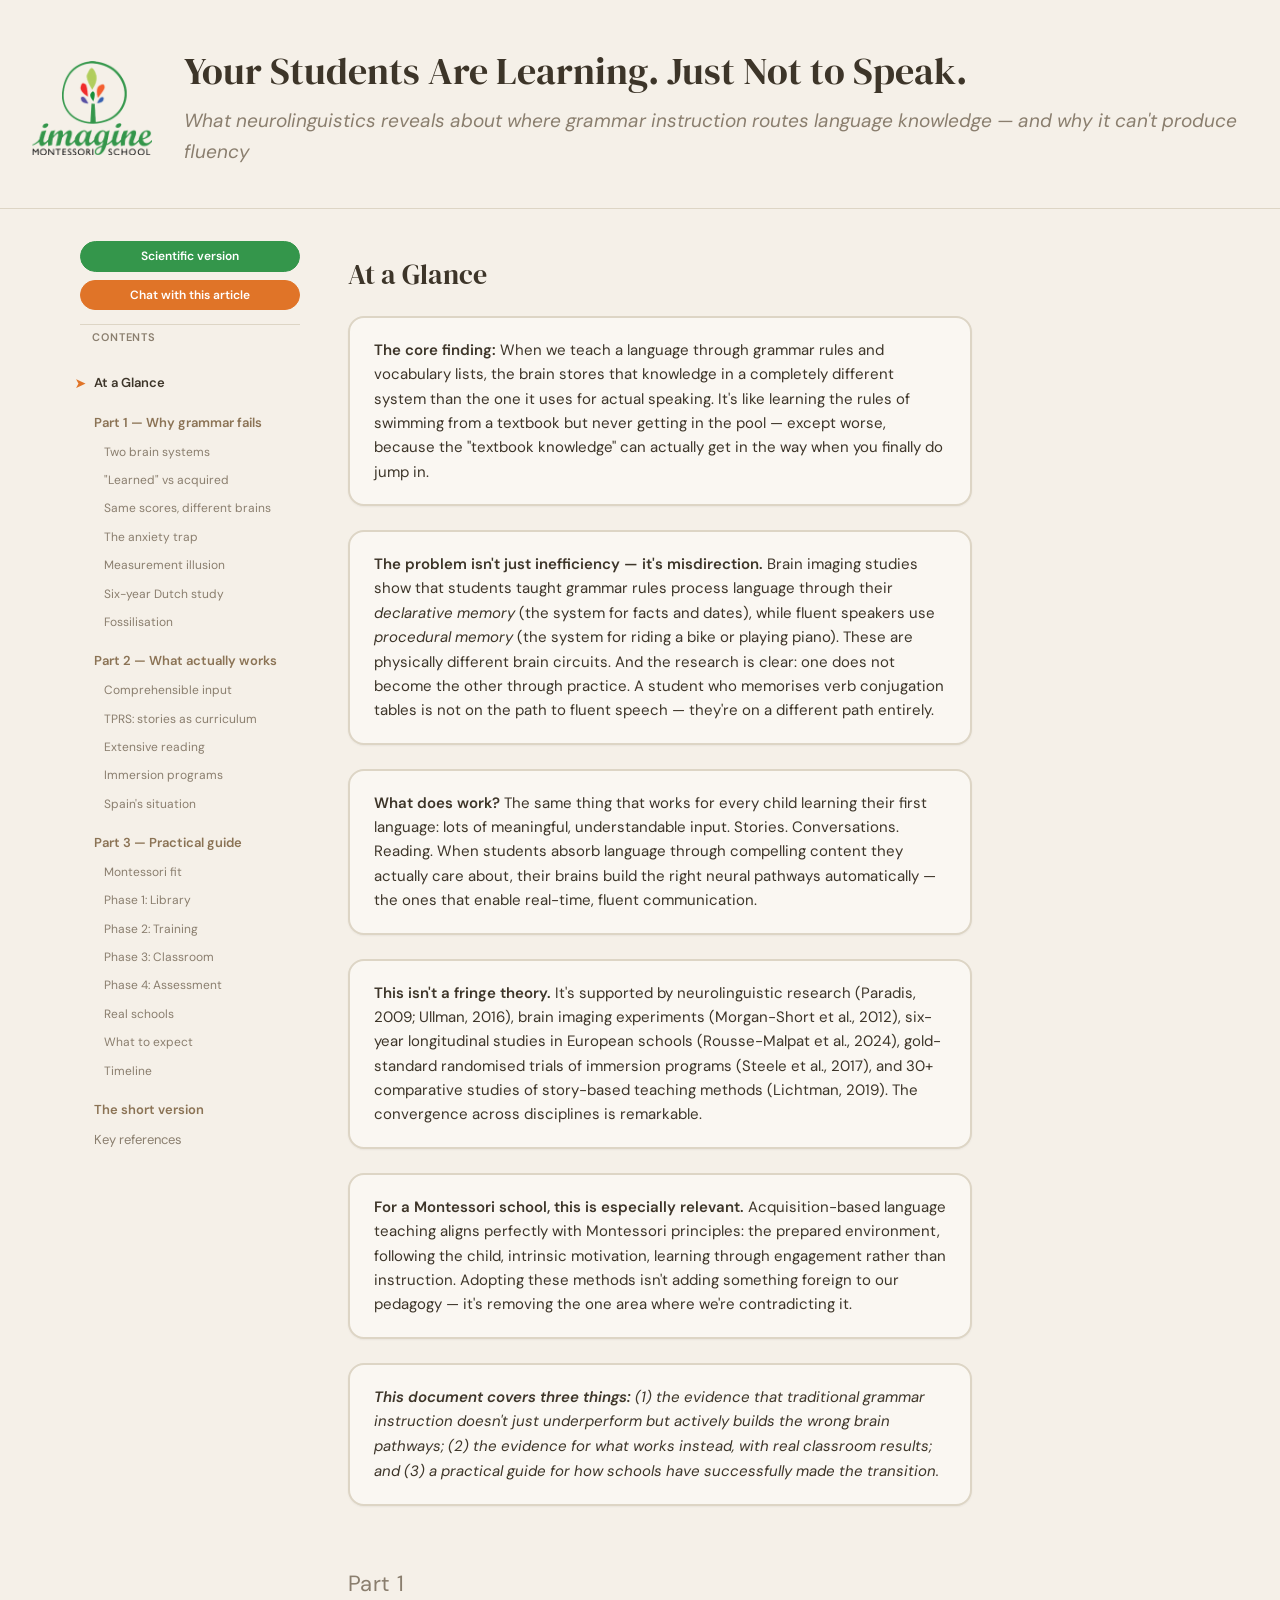
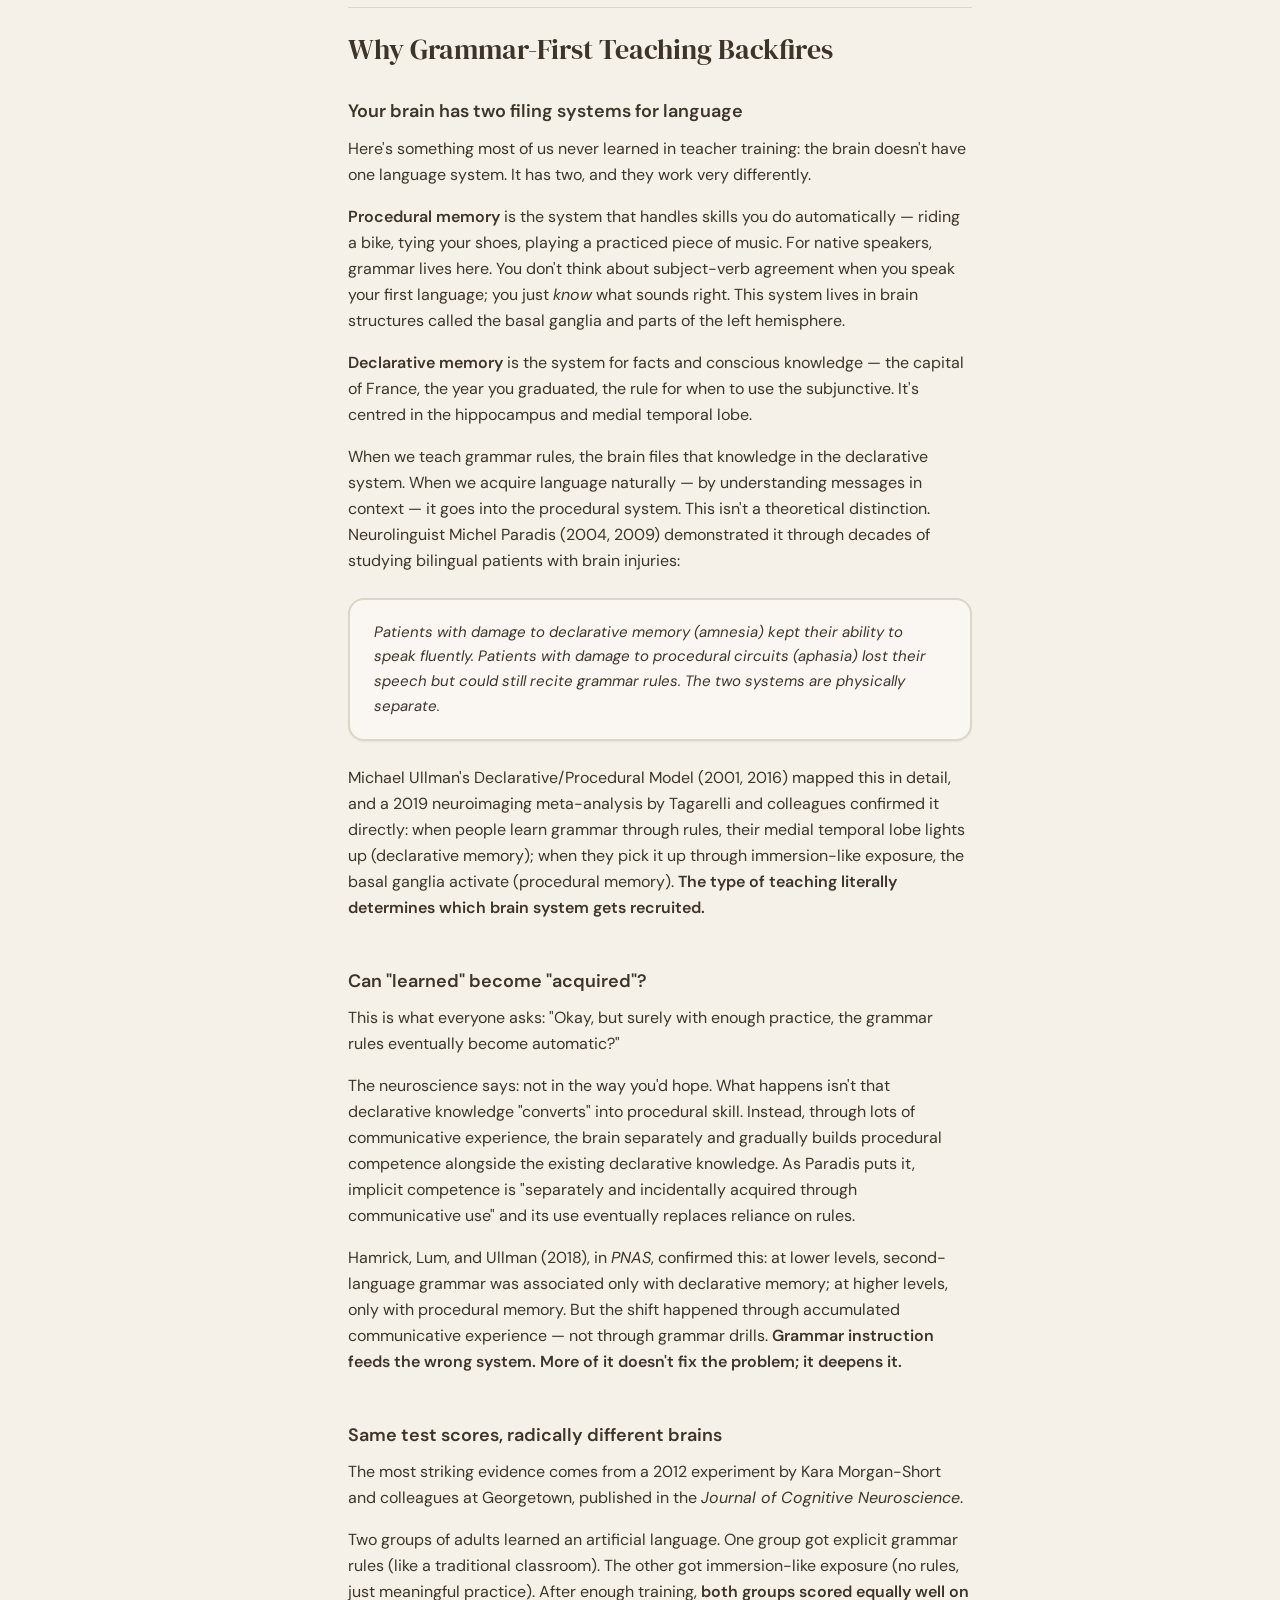
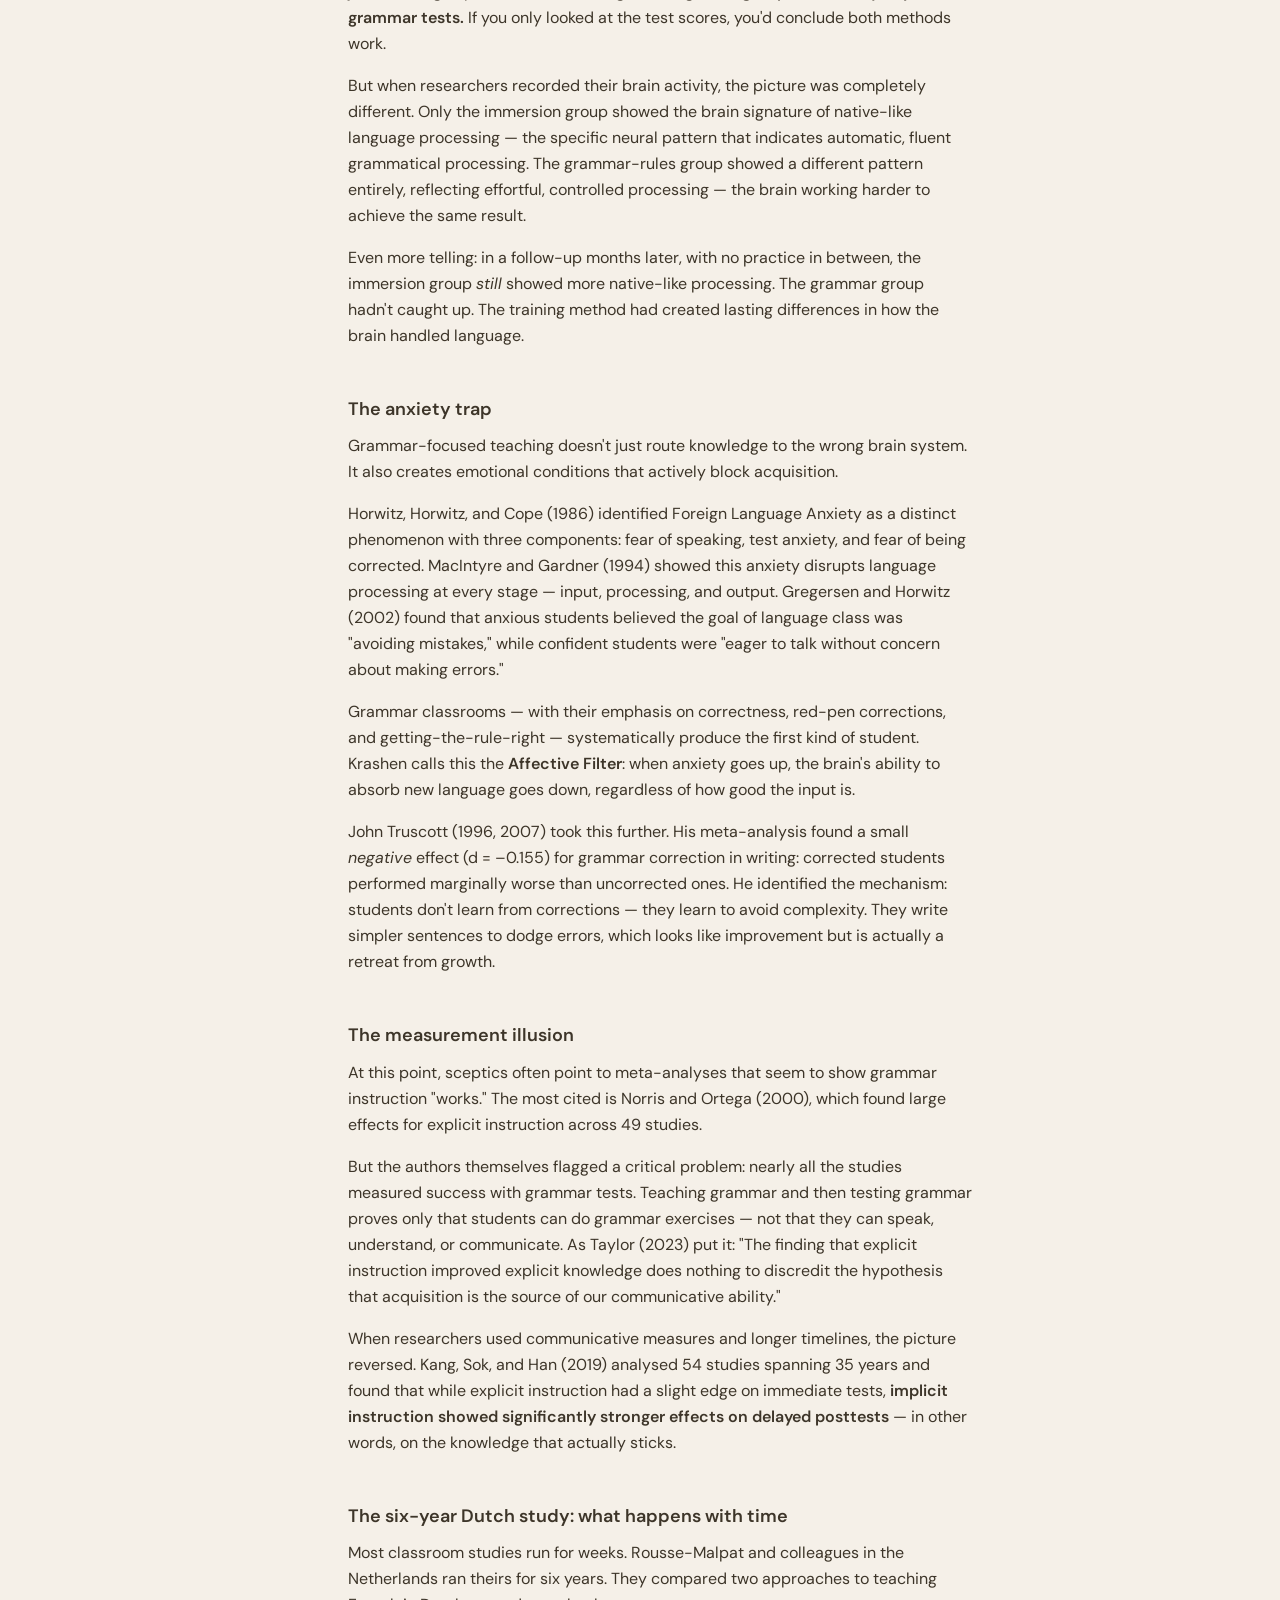
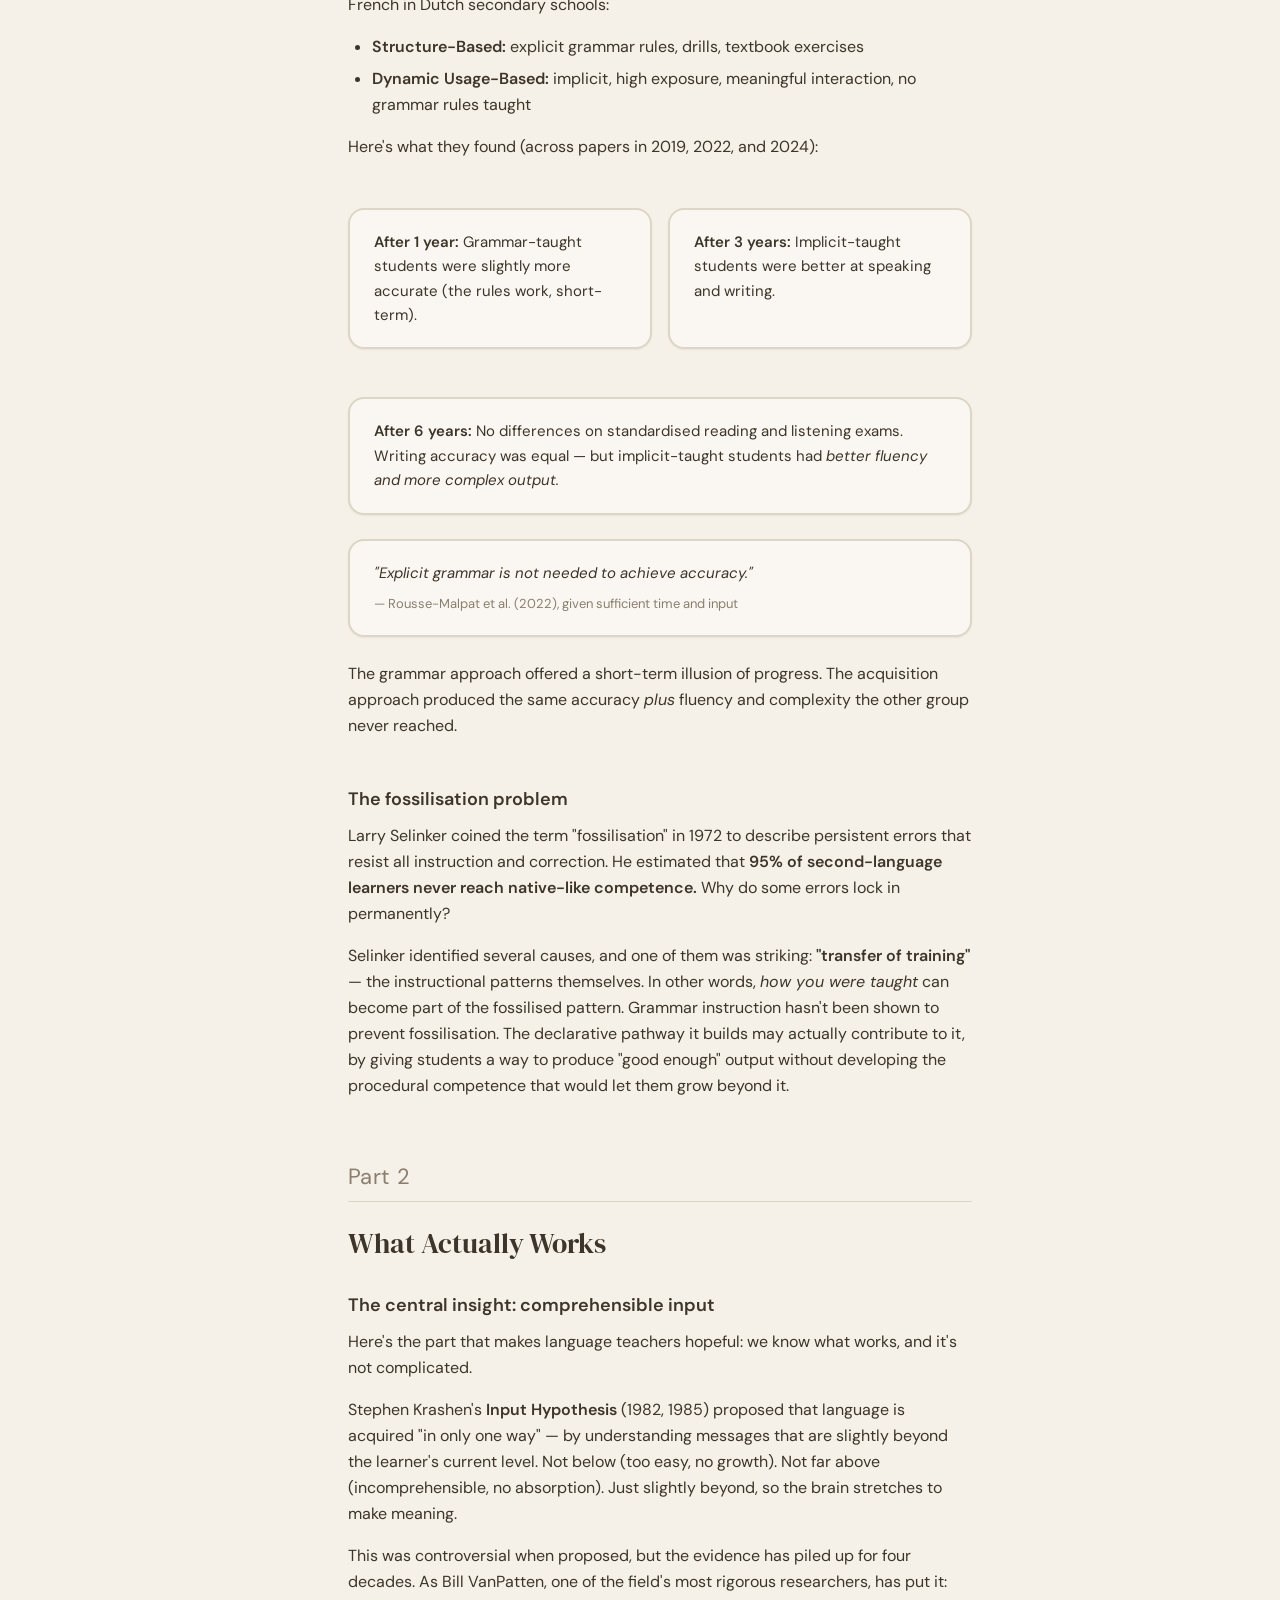
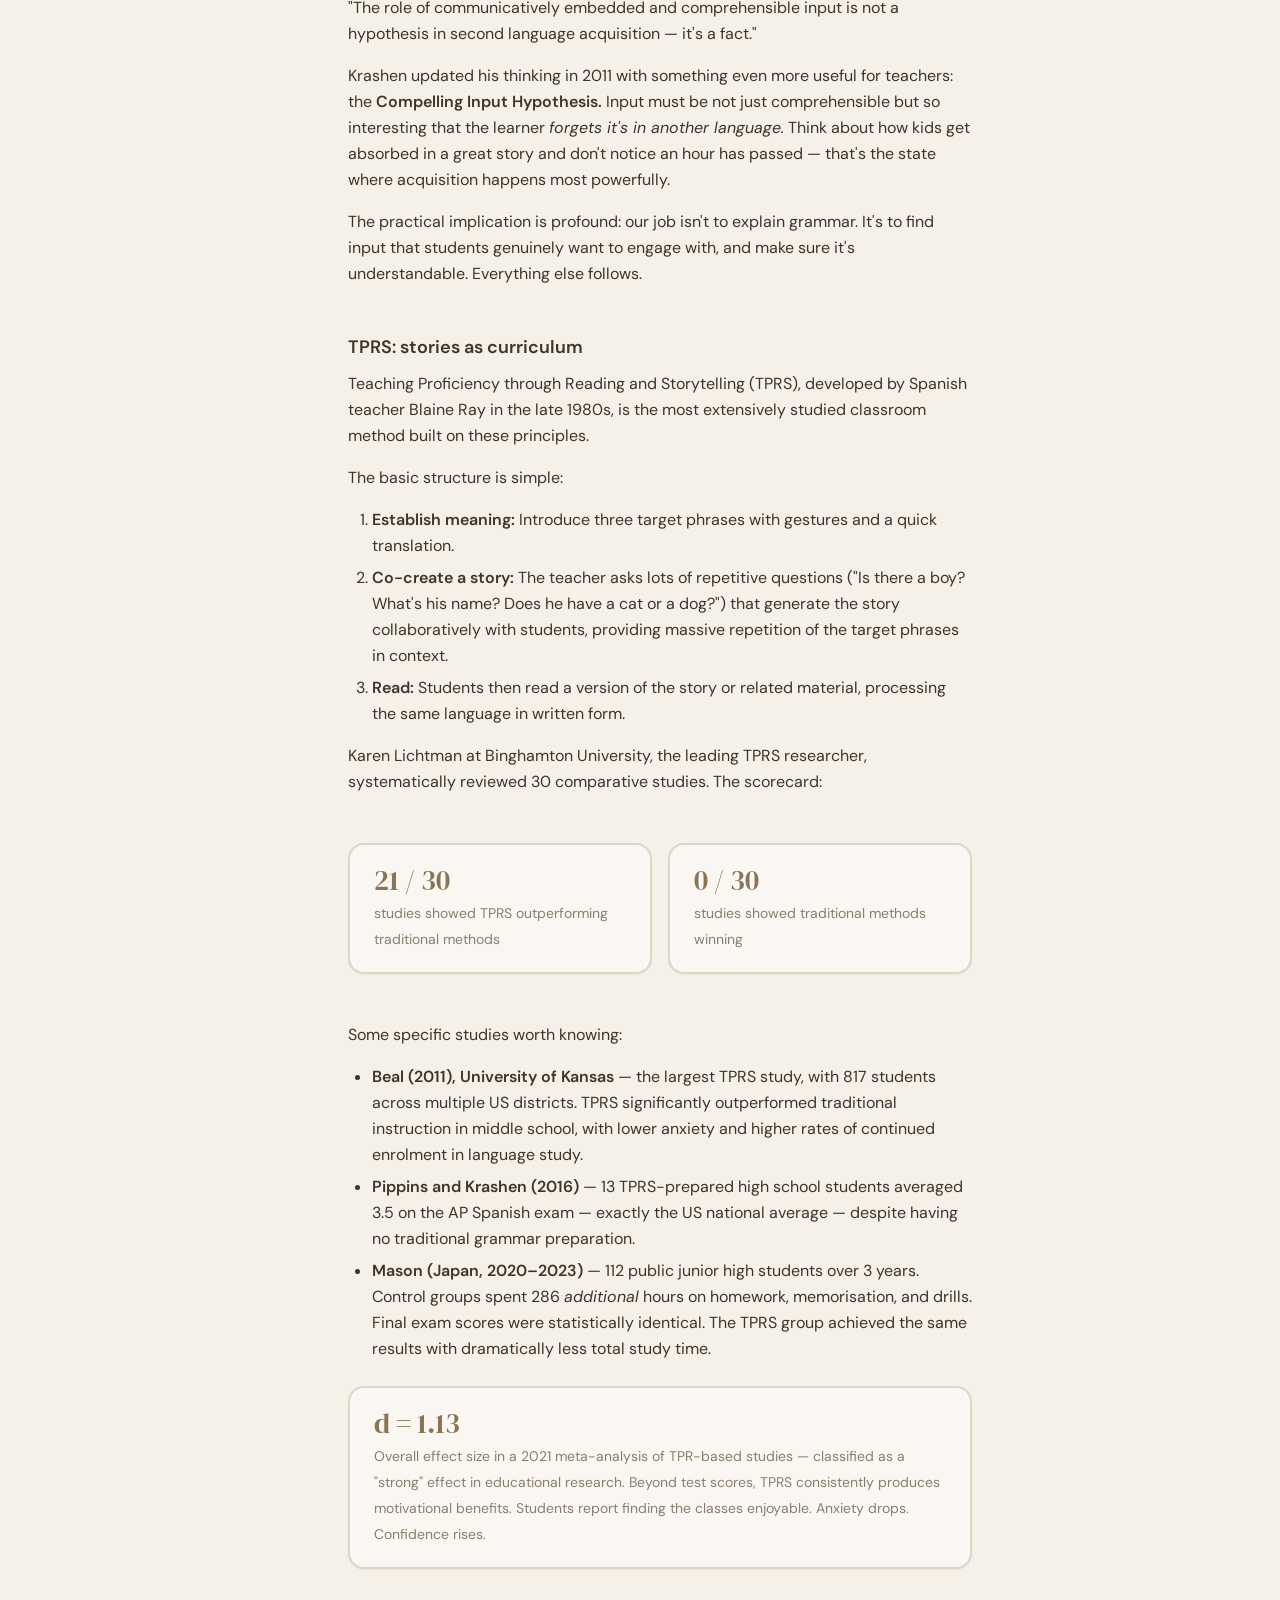
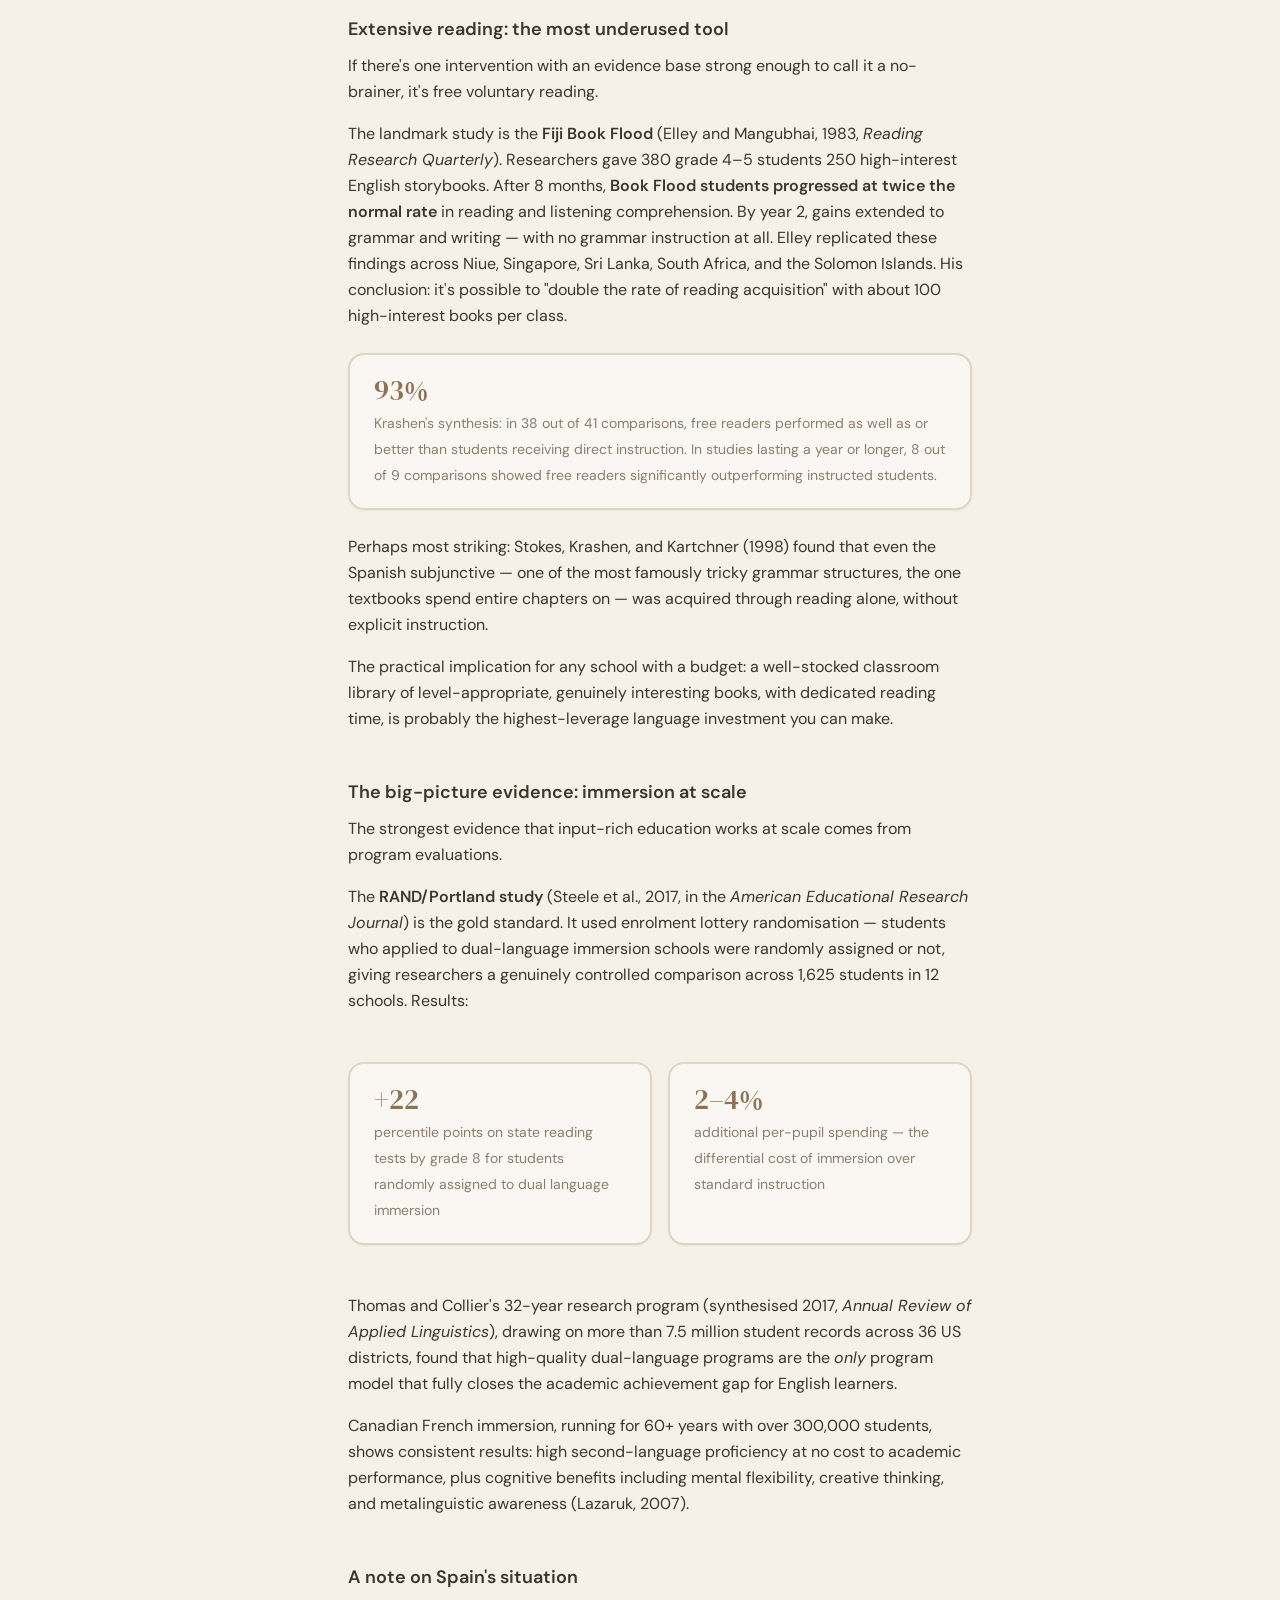
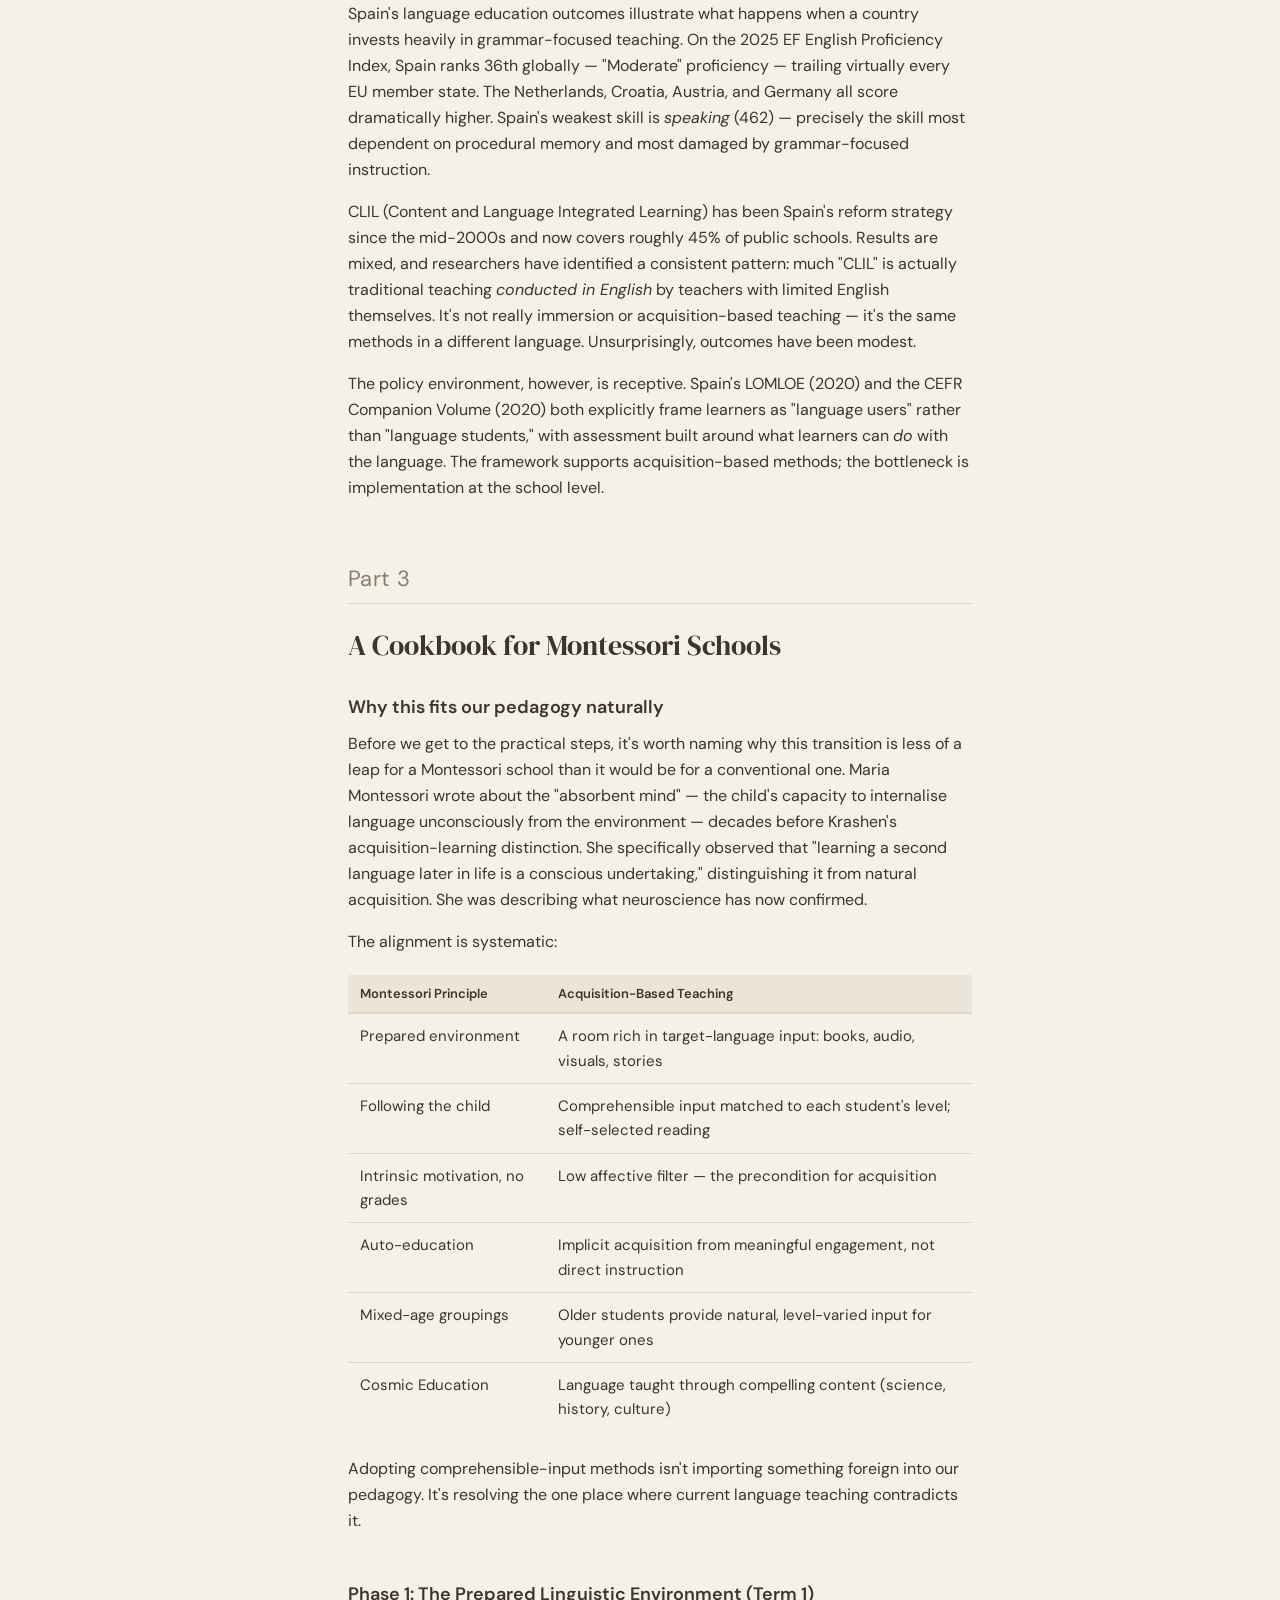
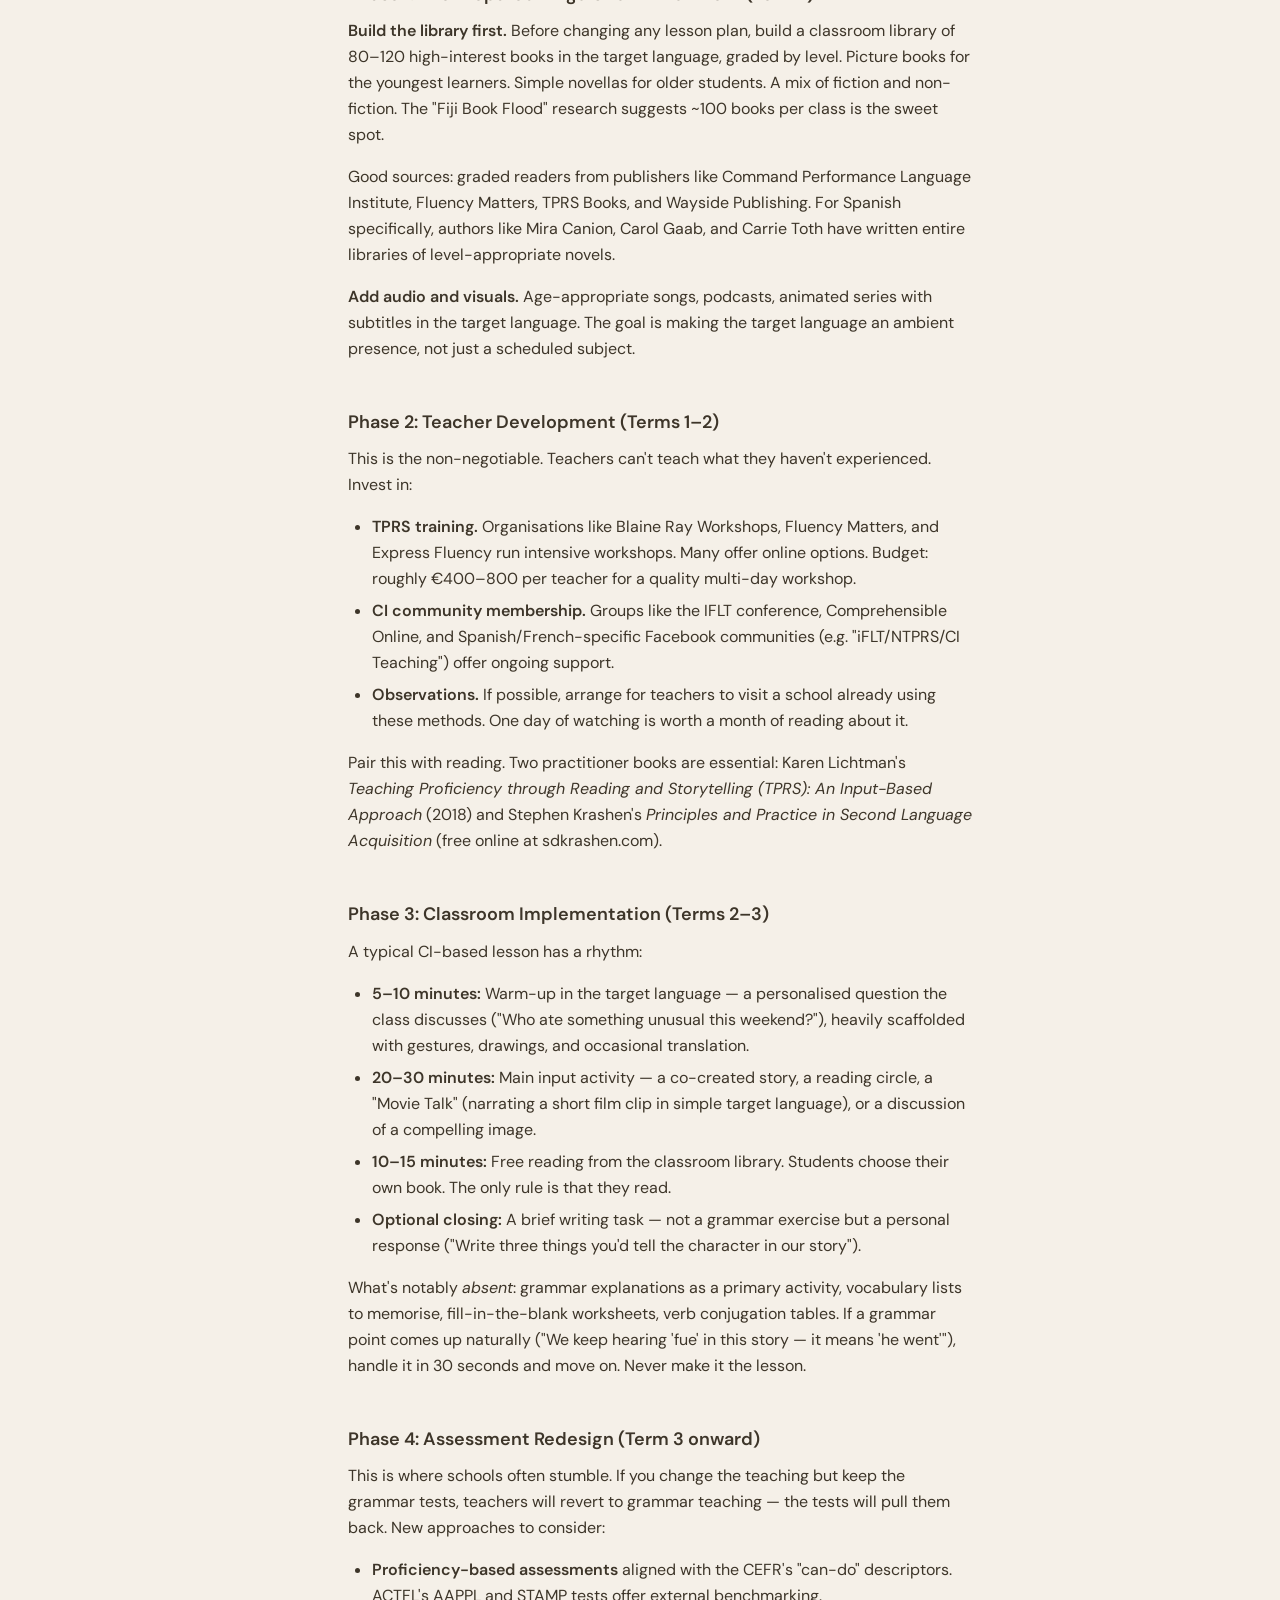
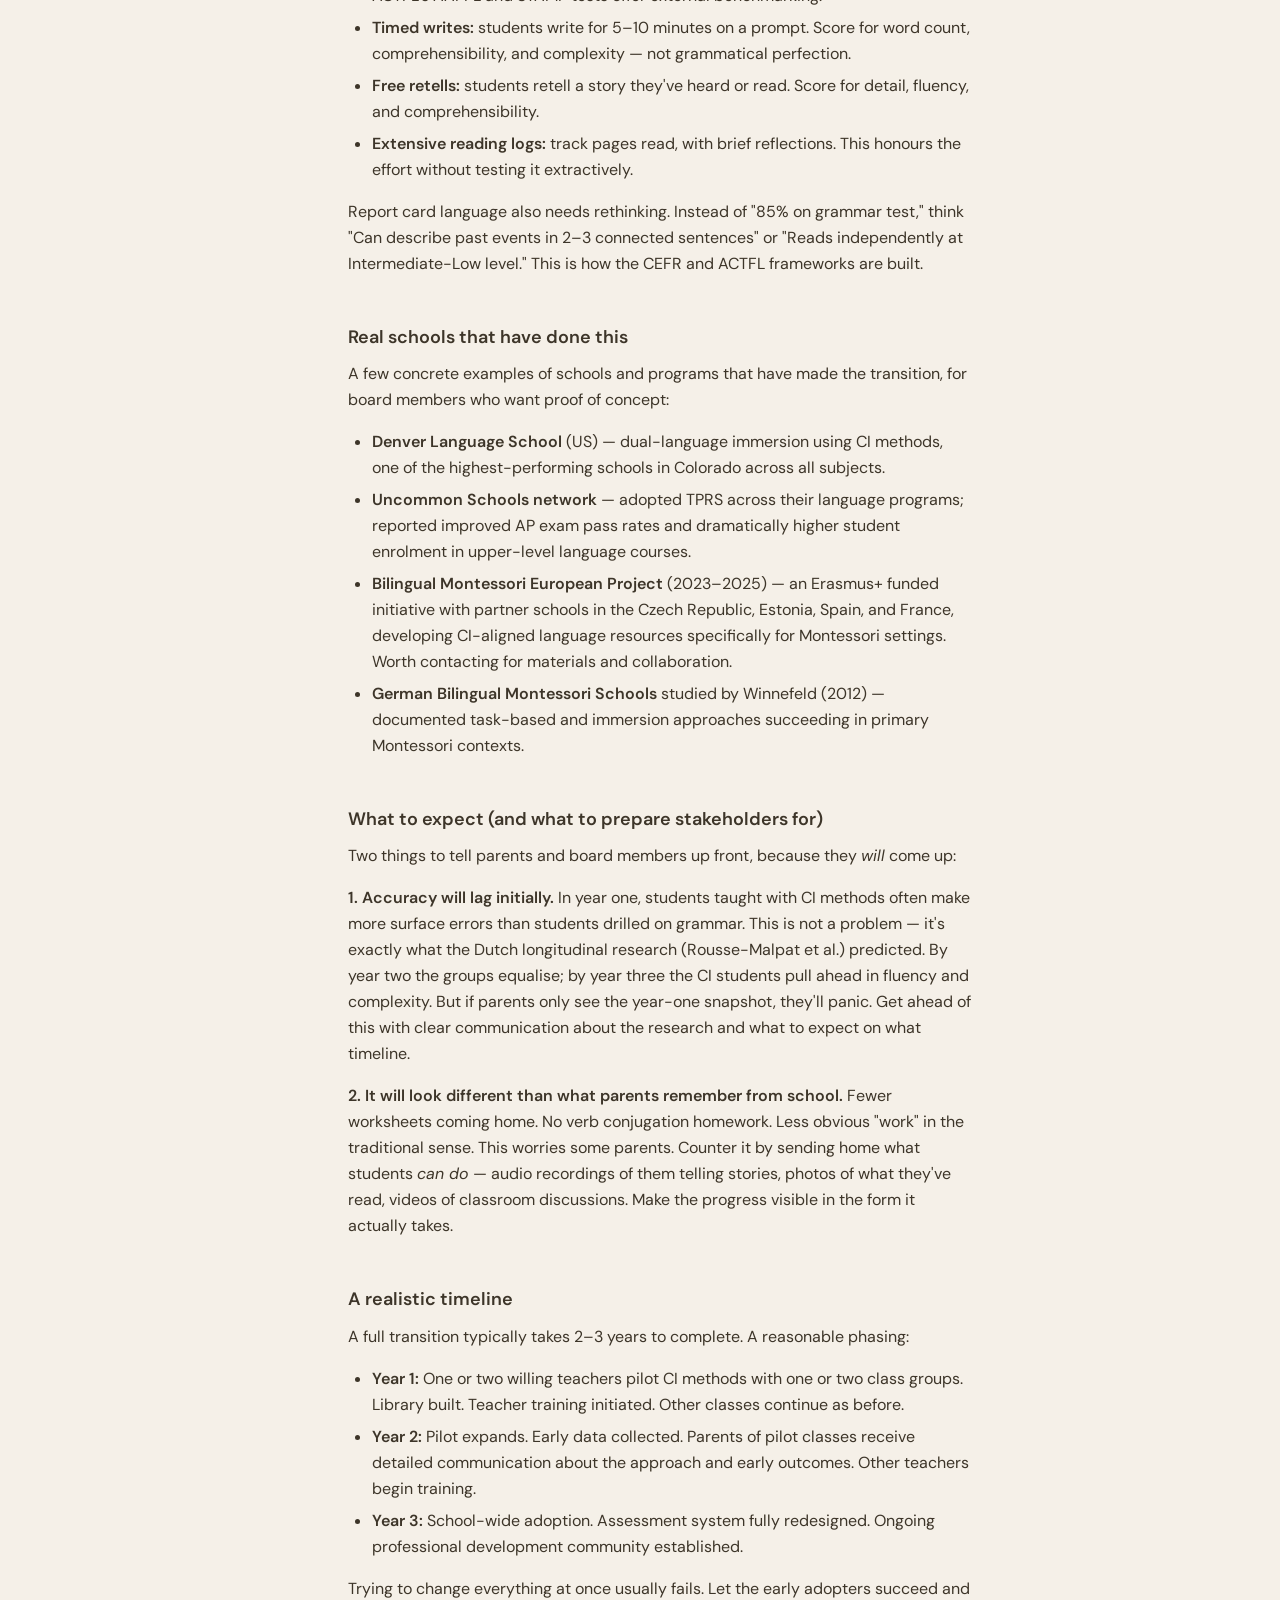
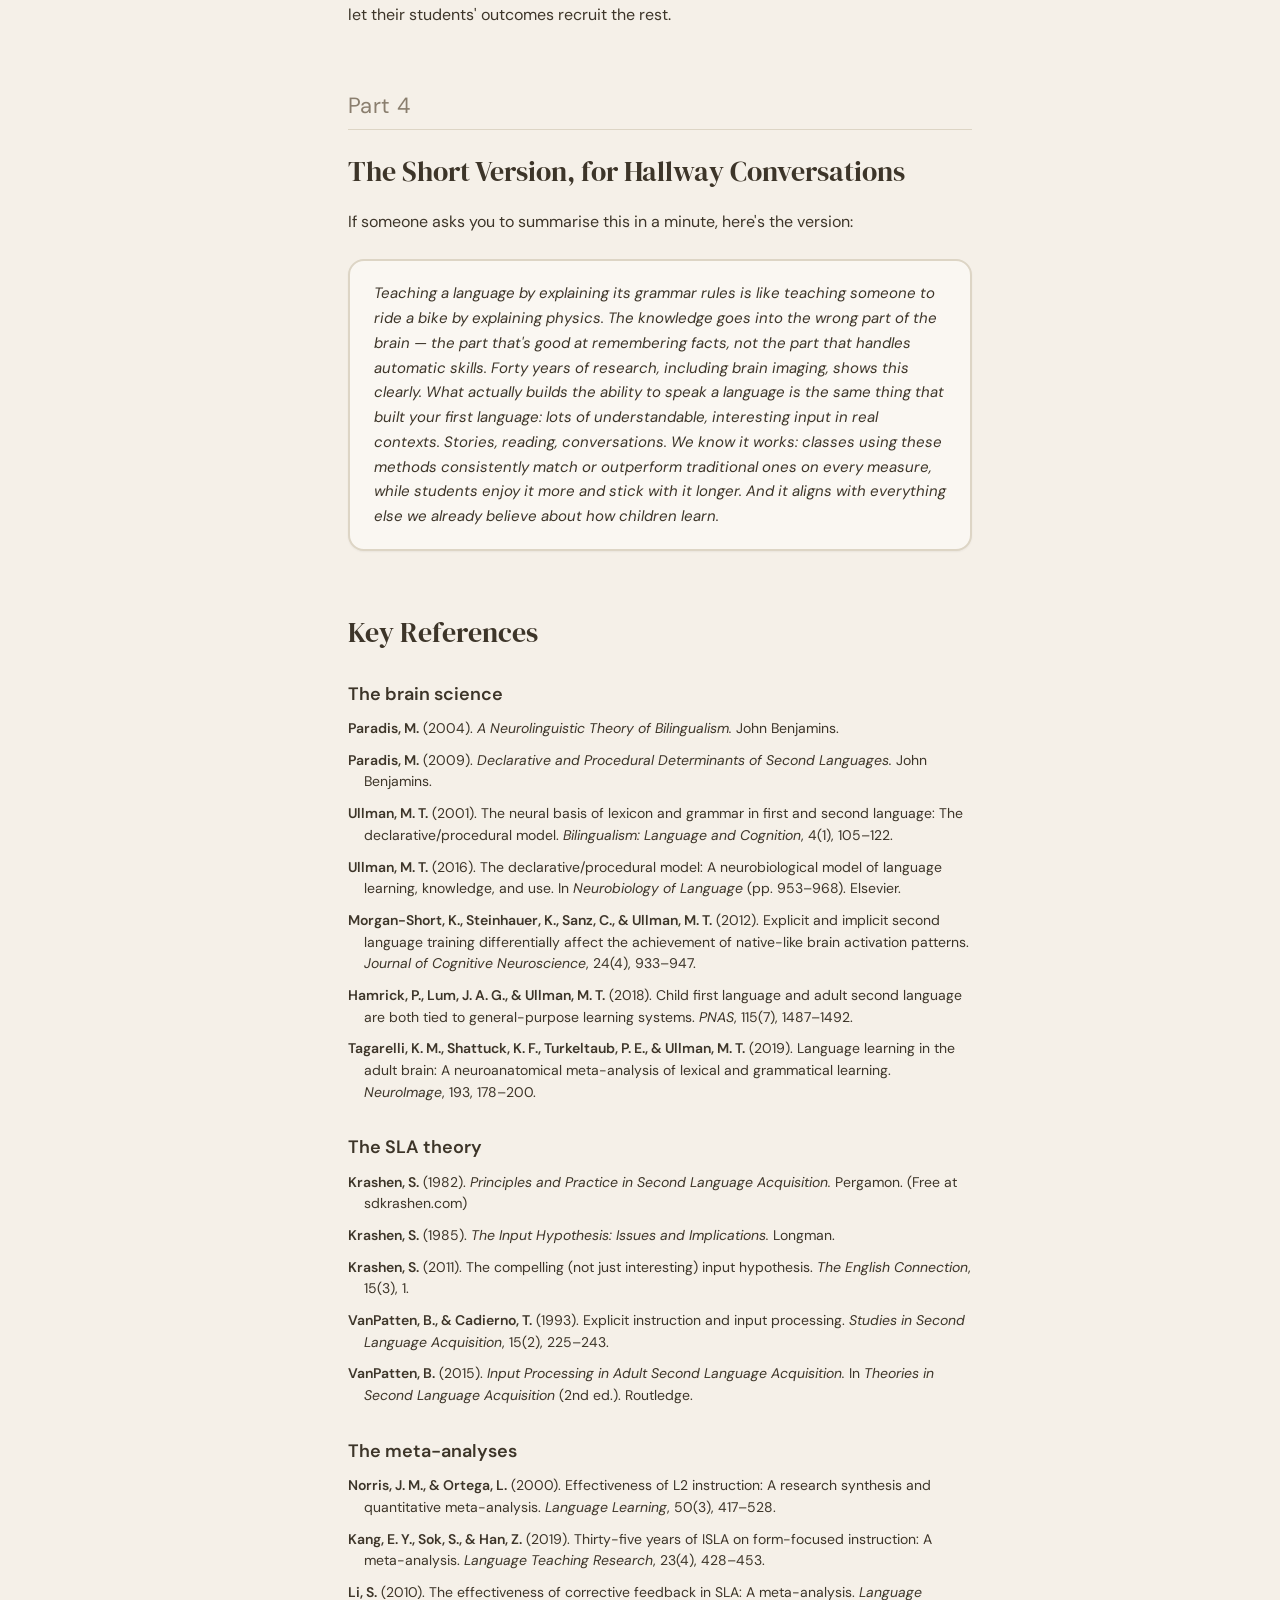
==== index.html @ 55198f72 "Move header logo left, title/subtitle right in row layout Co-Authored-By: Claude Sonnet 4.6 <noreply" ====
<!DOCTYPE html>
<html lang="en">
<head>
  <meta charset="UTF-8">
  <meta name="viewport" content="width=device-width, initial-scale=1.0">
  <meta name="theme-color" content="#f5f0e8">
  <title>Your Students Are Learning. Just Not to Speak. — Imagine Montessori School</title>
  <meta name="description" content="What neurolinguistics reveals about where grammar instruction routes language knowledge — and why it can't produce fluency.">
  <link rel="preconnect" href="https://fonts.googleapis.com">
  <link rel="preconnect" href="https://fonts.gstatic.com" crossorigin>
  <link href="https://fonts.googleapis.com/css2?family=DM+Sans:wght@400;500;600&family=DM+Serif+Display&display=swap" rel="stylesheet">
  <link rel="stylesheet" href="style.css">
</head>
<body>

<header class="site-header">
  <img src="images/logo-imagine-montessori-school.png" alt="Imagine Montessori School">
  <div class="site-header-text">
    <h1>Your Students Are Learning. Just Not to Speak.</h1>
    <p class="subtitle">What neurolinguistics reveals about where grammar instruction routes language knowledge — and why it can't produce fluency</p>
  </div>
</header>

<div class="page-body">

  <!-- ── Table of Contents ─────────────────────────────────────── -->
  <nav class="toc" aria-label="Table of contents">
    <div class="version-toggle">
      <a href="scientific.html">Scientific version</a>
      <a href="https://notebooklm.google.com/notebook/dc840c37-bfcf-4f83-8d60-6bcddbcb2706" class="chat-btn" target="_blank">Chat with this article</a>
    </div>
    <p class="toc-title">Contents</p>
    <ul>
      <li class="toc-part"><a href="#at-a-glance">At a Glance</a></li>

      <li class="toc-part"><a href="#part-1">Part 1 — Why grammar fails</a></li>
      <li class="toc-sub"><a href="#brain-systems">Two brain systems</a></li>
      <li class="toc-sub"><a href="#learned-vs-acquired">"Learned" vs acquired</a></li>
      <li class="toc-sub"><a href="#same-scores">Same scores, different brains</a></li>
      <li class="toc-sub"><a href="#anxiety">The anxiety trap</a></li>
      <li class="toc-sub"><a href="#measurement">Measurement illusion</a></li>
      <li class="toc-sub"><a href="#dutch-study">Six-year Dutch study</a></li>
      <li class="toc-sub"><a href="#fossilization">Fossilisation</a></li>

      <li class="toc-part"><a href="#part-2">Part 2 — What actually works</a></li>
      <li class="toc-sub"><a href="#comprehensible-input">Comprehensible input</a></li>
      <li class="toc-sub"><a href="#tprs">TPRS: stories as curriculum</a></li>
      <li class="toc-sub"><a href="#extensive-reading">Extensive reading</a></li>
      <li class="toc-sub"><a href="#immersion">Immersion programs</a></li>
      <li class="toc-sub"><a href="#spain">Spain's situation</a></li>

      <li class="toc-part"><a href="#part-3">Part 3 — Practical guide</a></li>
      <li class="toc-sub"><a href="#montessori-fit">Montessori fit</a></li>
      <li class="toc-sub"><a href="#phase-1">Phase 1: Library</a></li>
      <li class="toc-sub"><a href="#phase-2">Phase 2: Training</a></li>
      <li class="toc-sub"><a href="#phase-3">Phase 3: Classroom</a></li>
      <li class="toc-sub"><a href="#phase-4">Phase 4: Assessment</a></li>
      <li class="toc-sub"><a href="#real-schools">Real schools</a></li>
      <li class="toc-sub"><a href="#what-to-expect">What to expect</a></li>
      <li class="toc-sub"><a href="#timeline">Timeline</a></li>

      <li class="toc-part"><a href="#short-version">The short version</a></li>
      <li><a href="#references">Key references</a></li>
    </ul>
  </nav>

  <!-- ── Article ──────────────────────────────────────────────── -->
  <article>

    <!-- At a Glance -->
    <section id="at-a-glance">
      <h2>At a Glance</h2>

      <div class="pull-quote">
        <p><strong>The core finding:</strong> When we teach a language through grammar rules and vocabulary lists, the brain stores that knowledge in a completely different system than the one it uses for actual speaking. It's like learning the rules of swimming from a textbook but never getting in the pool — except worse, because the "textbook knowledge" can actually get in the way when you finally do jump in.</p>
      </div>

      <div class="pull-quote">
        <p><strong>The problem isn't just inefficiency — it's misdirection.</strong> Brain imaging studies show that students taught grammar rules process language through their <em>declarative memory</em> (the system for facts and dates), while fluent speakers use <em>procedural memory</em> (the system for riding a bike or playing piano). These are physically different brain circuits. And the research is clear: one does not become the other through practice. A student who memorises verb conjugation tables is not on the path to fluent speech — they're on a different path entirely.</p>
      </div>

      <div class="pull-quote">
        <p><strong>What does work?</strong> The same thing that works for every child learning their first language: lots of meaningful, understandable input. Stories. Conversations. Reading. When students absorb language through compelling content they actually care about, their brains build the right neural pathways automatically — the ones that enable real-time, fluent communication.</p>
      </div>

      <div class="pull-quote">
        <p><strong>This isn't a fringe theory.</strong> It's supported by neurolinguistic research (Paradis, 2009; Ullman, 2016), brain imaging experiments (Morgan-Short et al., 2012), six-year longitudinal studies in European schools (Rousse-Malpat et al., 2024), gold-standard randomised trials of immersion programs (Steele et al., 2017), and 30+ comparative studies of story-based teaching methods (Lichtman, 2019). The convergence across disciplines is remarkable.</p>
      </div>

      <div class="pull-quote">
        <p><strong>For a Montessori school, this is especially relevant.</strong> Acquisition-based language teaching aligns perfectly with Montessori principles: the prepared environment, following the child, intrinsic motivation, learning through engagement rather than instruction. Adopting these methods isn't adding something foreign to our pedagogy — it's removing the one area where we're contradicting it.</p>
      </div>

      <div class="pull-quote">
        <blockquote><strong>This document covers three things:</strong> (1) the evidence that traditional grammar instruction doesn't just underperform but actively builds the wrong brain pathways; (2) the evidence for what works instead, with real classroom results; and (3) a practical guide for how schools have successfully made the transition.</blockquote>
      </div>
    </section>

    <!-- Part 1 -->
    <section id="part-1">
      <h2 class="part-heading">Part 1</h2>
      <h2>Why Grammar-First Teaching Backfires</h2>

      <section id="brain-systems">
        <h3>Your brain has two filing systems for language</h3>
        <p>Here's something most of us never learned in teacher training: the brain doesn't have one language system. It has two, and they work very differently.</p>
        <p><strong>Procedural memory</strong> is the system that handles skills you do automatically — riding a bike, tying your shoes, playing a practiced piece of music. For native speakers, grammar lives here. You don't think about subject-verb agreement when you speak your first language; you just <em>know</em> what sounds right. This system lives in brain structures called the basal ganglia and parts of the left hemisphere.</p>
        <p><strong>Declarative memory</strong> is the system for facts and conscious knowledge — the capital of France, the year you graduated, the rule for when to use the subjunctive. It's centred in the hippocampus and medial temporal lobe.</p>
        <p>When we teach grammar rules, the brain files that knowledge in the declarative system. When we acquire language naturally — by understanding messages in context — it goes into the procedural system. This isn't a theoretical distinction. Neurolinguist Michel Paradis (2004, 2009) demonstrated it through decades of studying bilingual patients with brain injuries:</p>
        <div class="pull-quote">
          <blockquote>Patients with damage to declarative memory (amnesia) kept their ability to speak fluently. Patients with damage to procedural circuits (aphasia) lost their speech but could still recite grammar rules. The two systems are physically separate.</blockquote>
        </div>
        <p>Michael Ullman's Declarative/Procedural Model (2001, 2016) mapped this in detail, and a 2019 neuroimaging meta-analysis by Tagarelli and colleagues confirmed it directly: when people learn grammar through rules, their medial temporal lobe lights up (declarative memory); when they pick it up through immersion-like exposure, the basal ganglia activate (procedural memory). <strong>The type of teaching literally determines which brain system gets recruited.</strong></p>
      </section>

      <section id="learned-vs-acquired">
        <h3>Can "learned" become "acquired"?</h3>
        <p>This is what everyone asks: "Okay, but surely with enough practice, the grammar rules eventually become automatic?"</p>
        <p>The neuroscience says: not in the way you'd hope. What happens isn't that declarative knowledge "converts" into procedural skill. Instead, through lots of communicative experience, the brain separately and gradually builds procedural competence alongside the existing declarative knowledge. As Paradis puts it, implicit competence is "separately and incidentally acquired through communicative use" and its use eventually replaces reliance on rules.</p>
        <p>Hamrick, Lum, and Ullman (2018), in <em>PNAS</em>, confirmed this: at lower levels, second-language grammar was associated only with declarative memory; at higher levels, only with procedural memory. But the shift happened through accumulated communicative experience — not through grammar drills. <strong>Grammar instruction feeds the wrong system. More of it doesn't fix the problem; it deepens it.</strong></p>
      </section>

      <section id="same-scores">
        <h3>Same test scores, radically different brains</h3>
        <p>The most striking evidence comes from a 2012 experiment by Kara Morgan-Short and colleagues at Georgetown, published in the <em>Journal of Cognitive Neuroscience</em>.</p>
        <p>Two groups of adults learned an artificial language. One group got explicit grammar rules (like a traditional classroom). The other got immersion-like exposure (no rules, just meaningful practice). After enough training, <strong>both groups scored equally well on grammar tests.</strong> If you only looked at the test scores, you'd conclude both methods work.</p>
        <p>But when researchers recorded their brain activity, the picture was completely different. Only the immersion group showed the brain signature of native-like language processing — the specific neural pattern that indicates automatic, fluent grammatical processing. The grammar-rules group showed a different pattern entirely, reflecting effortful, controlled processing — the brain working harder to achieve the same result.</p>
        <p>Even more telling: in a follow-up months later, with no practice in between, the immersion group <em>still</em> showed more native-like processing. The grammar group hadn't caught up. The training method had created lasting differences in how the brain handled language.</p>
      </section>

      <section id="anxiety">
        <h3>The anxiety trap</h3>
        <p>Grammar-focused teaching doesn't just route knowledge to the wrong brain system. It also creates emotional conditions that actively block acquisition.</p>
        <p>Horwitz, Horwitz, and Cope (1986) identified Foreign Language Anxiety as a distinct phenomenon with three components: fear of speaking, test anxiety, and fear of being corrected. MacIntyre and Gardner (1994) showed this anxiety disrupts language processing at every stage — input, processing, and output. Gregersen and Horwitz (2002) found that anxious students believed the goal of language class was "avoiding mistakes," while confident students were "eager to talk without concern about making errors."</p>
        <p>Grammar classrooms — with their emphasis on correctness, red-pen corrections, and getting-the-rule-right — systematically produce the first kind of student. Krashen calls this the <strong>Affective Filter</strong>: when anxiety goes up, the brain's ability to absorb new language goes down, regardless of how good the input is.</p>
        <p>John Truscott (1996, 2007) took this further. His meta-analysis found a small <em>negative</em> effect (d = –0.155) for grammar correction in writing: corrected students performed marginally worse than uncorrected ones. He identified the mechanism: students don't learn from corrections — they learn to avoid complexity. They write simpler sentences to dodge errors, which looks like improvement but is actually a retreat from growth.</p>
      </section>

      <section id="measurement">
        <h3>The measurement illusion</h3>
        <p>At this point, sceptics often point to meta-analyses that seem to show grammar instruction "works." The most cited is Norris and Ortega (2000), which found large effects for explicit instruction across 49 studies.</p>
        <p>But the authors themselves flagged a critical problem: nearly all the studies measured success with grammar tests. Teaching grammar and then testing grammar proves only that students can do grammar exercises — not that they can speak, understand, or communicate. As Taylor (2023) put it: "The finding that explicit instruction improved explicit knowledge does nothing to discredit the hypothesis that acquisition is the source of our communicative ability."</p>
        <p>When researchers used communicative measures and longer timelines, the picture reversed. Kang, Sok, and Han (2019) analysed 54 studies spanning 35 years and found that while explicit instruction had a slight edge on immediate tests, <strong>implicit instruction showed significantly stronger effects on delayed posttests</strong> — in other words, on the knowledge that actually sticks.</p>
      </section>

      <section id="dutch-study">
        <h3>The six-year Dutch study: what happens with time</h3>
        <p>Most classroom studies run for weeks. Rousse-Malpat and colleagues in the Netherlands ran theirs for six years. They compared two approaches to teaching French in Dutch secondary schools:</p>
        <ul>
          <li><strong>Structure-Based:</strong> explicit grammar rules, drills, textbook exercises</li>
          <li><strong>Dynamic Usage-Based:</strong> implicit, high exposure, meaningful interaction, no grammar rules taught</li>
        </ul>
        <p>Here's what they found (across papers in 2019, 2022, and 2024):</p>
        <div class="pull-quote-grid">
          <div class="pull-quote">
            <p><strong>After 1 year:</strong> Grammar-taught students were slightly more accurate (the rules work, short-term).</p>
          </div>
          <div class="pull-quote">
            <p><strong>After 3 years:</strong> Implicit-taught students were better at speaking and writing.</p>
          </div>
        </div>
        <div class="pull-quote">
          <p><strong>After 6 years:</strong> No differences on standardised reading and listening exams. Writing accuracy was equal — but implicit-taught students had <em>better fluency and more complex output.</em></p>
        </div>
        <div class="pull-quote">
          <blockquote>"Explicit grammar is not needed to achieve accuracy."<cite>— Rousse-Malpat et al. (2022), given sufficient time and input</cite></blockquote>
        </div>
        <p>The grammar approach offered a short-term illusion of progress. The acquisition approach produced the same accuracy <em>plus</em> fluency and complexity the other group never reached.</p>
      </section>

      <section id="fossilization">
        <h3>The fossilisation problem</h3>
        <p>Larry Selinker coined the term "fossilisation" in 1972 to describe persistent errors that resist all instruction and correction. He estimated that <strong>95% of second-language learners never reach native-like competence.</strong> Why do some errors lock in permanently?</p>
        <p>Selinker identified several causes, and one of them was striking: <strong>"transfer of training"</strong> — the instructional patterns themselves. In other words, <em>how you were taught</em> can become part of the fossilised pattern. Grammar instruction hasn't been shown to prevent fossilisation. The declarative pathway it builds may actually contribute to it, by giving students a way to produce "good enough" output without developing the procedural competence that would let them grow beyond it.</p>
      </section>
    </section>

    <!-- Part 2 -->
    <section id="part-2">
      <h2 class="part-heading">Part 2</h2>
      <h2>What Actually Works</h2>

      <section id="comprehensible-input">
        <h3>The central insight: comprehensible input</h3>
        <p>Here's the part that makes language teachers hopeful: we know what works, and it's not complicated.</p>
        <p>Stephen Krashen's <strong>Input Hypothesis</strong> (1982, 1985) proposed that language is acquired "in only one way" — by understanding messages that are slightly beyond the learner's current level. Not below (too easy, no growth). Not far above (incomprehensible, no absorption). Just slightly beyond, so the brain stretches to make meaning.</p>
        <p>This was controversial when proposed, but the evidence has piled up for four decades. As Bill VanPatten, one of the field's most rigorous researchers, has put it: "The role of communicatively embedded and comprehensible input is not a hypothesis in second language acquisition — it's a fact."</p>
        <p>Krashen updated his thinking in 2011 with something even more useful for teachers: the <strong>Compelling Input Hypothesis.</strong> Input must be not just comprehensible but so interesting that the learner <em>forgets it's in another language.</em> Think about how kids get absorbed in a great story and don't notice an hour has passed — that's the state where acquisition happens most powerfully.</p>
        <p>The practical implication is profound: our job isn't to explain grammar. It's to find input that students genuinely want to engage with, and make sure it's understandable. Everything else follows.</p>
      </section>

      <section id="tprs">
        <h3>TPRS: stories as curriculum</h3>
        <p>Teaching Proficiency through Reading and Storytelling (TPRS), developed by Spanish teacher Blaine Ray in the late 1980s, is the most extensively studied classroom method built on these principles.</p>
        <p>The basic structure is simple:</p>
        <ol>
          <li><strong>Establish meaning:</strong> Introduce three target phrases with gestures and a quick translation.</li>
          <li><strong>Co-create a story:</strong> The teacher asks lots of repetitive questions ("Is there a boy? What's his name? Does he have a cat or a dog?") that generate the story collaboratively with students, providing massive repetition of the target phrases in context.</li>
          <li><strong>Read:</strong> Students then read a version of the story or related material, processing the same language in written form.</li>
        </ol>
        <p>Karen Lichtman at Binghamton University, the leading TPRS researcher, systematically reviewed 30 comparative studies. The scorecard:</p>
        <div class="pull-quote-grid">
          <div class="pull-quote">
            <span class="stat">21 / 30</span>
            <span class="stat-label">studies showed TPRS outperforming traditional methods</span>
          </div>
          <div class="pull-quote">
            <span class="stat">0 / 30</span>
            <span class="stat-label">studies showed traditional methods winning</span>
          </div>
        </div>
        <p>Some specific studies worth knowing:</p>
        <ul>
          <li><strong>Beal (2011), University of Kansas</strong> — the largest TPRS study, with 817 students across multiple US districts. TPRS significantly outperformed traditional instruction in middle school, with lower anxiety and higher rates of continued enrolment in language study.</li>
          <li><strong>Pippins and Krashen (2016)</strong> — 13 TPRS-prepared high school students averaged 3.5 on the AP Spanish exam — exactly the US national average — despite having no traditional grammar preparation.</li>
          <li><strong>Mason (Japan, 2020–2023)</strong> — 112 public junior high students over 3 years. Control groups spent 286 <em>additional</em> hours on homework, memorisation, and drills. Final exam scores were statistically identical. The TPRS group achieved the same results with dramatically less total study time.</li>
        </ul>
        <div class="pull-quote">
          <span class="stat">d = 1.13</span>
          <span class="stat-label">Overall effect size in a 2021 meta-analysis of TPR-based studies — classified as a "strong" effect in educational research. Beyond test scores, TPRS consistently produces motivational benefits. Students report finding the classes enjoyable. Anxiety drops. Confidence rises.</span>
        </div>
      </section>

      <section id="extensive-reading">
        <h3>Extensive reading: the most underused tool</h3>
        <p>If there's one intervention with an evidence base strong enough to call it a no-brainer, it's free voluntary reading.</p>
        <p>The landmark study is the <strong>Fiji Book Flood</strong> (Elley and Mangubhai, 1983, <em>Reading Research Quarterly</em>). Researchers gave 380 grade 4–5 students 250 high-interest English storybooks. After 8 months, <strong>Book Flood students progressed at twice the normal rate</strong> in reading and listening comprehension. By year 2, gains extended to grammar and writing — with no grammar instruction at all. Elley replicated these findings across Niue, Singapore, Sri Lanka, South Africa, and the Solomon Islands. His conclusion: it's possible to "double the rate of reading acquisition" with about 100 high-interest books per class.</p>
        <div class="pull-quote">
          <span class="stat">93%</span>
          <span class="stat-label">Krashen's synthesis: in 38 out of 41 comparisons, free readers performed as well as or better than students receiving direct instruction. In studies lasting a year or longer, 8 out of 9 comparisons showed free readers significantly outperforming instructed students.</span>
        </div>
        <p>Perhaps most striking: Stokes, Krashen, and Kartchner (1998) found that even the Spanish subjunctive — one of the most famously tricky grammar structures, the one textbooks spend entire chapters on — was acquired through reading alone, without explicit instruction.</p>
        <p>The practical implication for any school with a budget: a well-stocked classroom library of level-appropriate, genuinely interesting books, with dedicated reading time, is probably the highest-leverage language investment you can make.</p>
      </section>

      <section id="immersion">
        <h3>The big-picture evidence: immersion at scale</h3>
        <p>The strongest evidence that input-rich education works at scale comes from program evaluations.</p>
        <p>The <strong>RAND/Portland study</strong> (Steele et al., 2017, in the <em>American Educational Research Journal</em>) is the gold standard. It used enrolment lottery randomisation — students who applied to dual-language immersion schools were randomly assigned or not, giving researchers a genuinely controlled comparison across 1,625 students in 12 schools. Results:</p>
        <div class="pull-quote-grid">
          <div class="pull-quote">
            <span class="stat">+22</span>
            <span class="stat-label">percentile points on state reading tests by grade 8 for students randomly assigned to dual language immersion</span>
          </div>
          <div class="pull-quote">
            <span class="stat">2–4%</span>
            <span class="stat-label">additional per-pupil spending — the differential cost of immersion over standard instruction</span>
          </div>
        </div>
        <p>Thomas and Collier's 32-year research program (synthesised 2017, <em>Annual Review of Applied Linguistics</em>), drawing on more than 7.5 million student records across 36 US districts, found that high-quality dual-language programs are the <em>only</em> program model that fully closes the academic achievement gap for English learners.</p>
        <p>Canadian French immersion, running for 60+ years with over 300,000 students, shows consistent results: high second-language proficiency at no cost to academic performance, plus cognitive benefits including mental flexibility, creative thinking, and metalinguistic awareness (Lazaruk, 2007).</p>
      </section>

      <section id="spain">
        <h3>A note on Spain's situation</h3>
        <p>Spain's language education outcomes illustrate what happens when a country invests heavily in grammar-focused teaching. On the 2025 EF English Proficiency Index, Spain ranks 36th globally — "Moderate" proficiency — trailing virtually every EU member state. The Netherlands, Croatia, Austria, and Germany all score dramatically higher. Spain's weakest skill is <em>speaking</em> (462) — precisely the skill most dependent on procedural memory and most damaged by grammar-focused instruction.</p>
        <p>CLIL (Content and Language Integrated Learning) has been Spain's reform strategy since the mid-2000s and now covers roughly 45% of public schools. Results are mixed, and researchers have identified a consistent pattern: much "CLIL" is actually traditional teaching <em>conducted in English</em> by teachers with limited English themselves. It's not really immersion or acquisition-based teaching — it's the same methods in a different language. Unsurprisingly, outcomes have been modest.</p>
        <p>The policy environment, however, is receptive. Spain's LOMLOE (2020) and the CEFR Companion Volume (2020) both explicitly frame learners as "language users" rather than "language students," with assessment built around what learners can <em>do</em> with the language. The framework supports acquisition-based methods; the bottleneck is implementation at the school level.</p>
      </section>
    </section>

    <!-- Part 3 -->
    <section id="part-3">
      <h2 class="part-heading">Part 3</h2>
      <h2>A Cookbook for Montessori Schools</h2>

      <section id="montessori-fit">
        <h3>Why this fits our pedagogy naturally</h3>
        <p>Before we get to the practical steps, it's worth naming why this transition is less of a leap for a Montessori school than it would be for a conventional one. Maria Montessori wrote about the "absorbent mind" — the child's capacity to internalise language unconsciously from the environment — decades before Krashen's acquisition-learning distinction. She specifically observed that "learning a second language later in life is a conscious undertaking," distinguishing it from natural acquisition. She was describing what neuroscience has now confirmed.</p>
        <p>The alignment is systematic:</p>
        <table class="alignment-table">
          <thead>
            <tr>
              <th>Montessori Principle</th>
              <th>Acquisition-Based Teaching</th>
            </tr>
          </thead>
          <tbody>
            <tr>
              <td>Prepared environment</td>
              <td>A room rich in target-language input: books, audio, visuals, stories</td>
            </tr>
            <tr>
              <td>Following the child</td>
              <td>Comprehensible input matched to each student's level; self-selected reading</td>
            </tr>
            <tr>
              <td>Intrinsic motivation, no grades</td>
              <td>Low affective filter — the precondition for acquisition</td>
            </tr>
            <tr>
              <td>Auto-education</td>
              <td>Implicit acquisition from meaningful engagement, not direct instruction</td>
            </tr>
            <tr>
              <td>Mixed-age groupings</td>
              <td>Older students provide natural, level-varied input for younger ones</td>
            </tr>
            <tr>
              <td>Cosmic Education</td>
              <td>Language taught through compelling content (science, history, culture)</td>
            </tr>
          </tbody>
        </table>
        <p>Adopting comprehensible-input methods isn't importing something foreign into our pedagogy. It's resolving the one place where current language teaching contradicts it.</p>
      </section>

      <section id="phase-1">
        <h3>Phase 1: The Prepared Linguistic Environment (Term 1)</h3>
        <p><strong>Build the library first.</strong> Before changing any lesson plan, build a classroom library of 80–120 high-interest books in the target language, graded by level. Picture books for the youngest learners. Simple novellas for older students. A mix of fiction and non-fiction. The "Fiji Book Flood" research suggests ~100 books per class is the sweet spot.</p>
        <p>Good sources: graded readers from publishers like Command Performance Language Institute, Fluency Matters, TPRS Books, and Wayside Publishing. For Spanish specifically, authors like Mira Canion, Carol Gaab, and Carrie Toth have written entire libraries of level-appropriate novels.</p>
        <p><strong>Add audio and visuals.</strong> Age-appropriate songs, podcasts, animated series with subtitles in the target language. The goal is making the target language an ambient presence, not just a scheduled subject.</p>
      </section>

      <section id="phase-2">
        <h3>Phase 2: Teacher Development (Terms 1–2)</h3>
        <p>This is the non-negotiable. Teachers can't teach what they haven't experienced. Invest in:</p>
        <ul>
          <li><strong>TPRS training.</strong> Organisations like Blaine Ray Workshops, Fluency Matters, and Express Fluency run intensive workshops. Many offer online options. Budget: roughly €400–800 per teacher for a quality multi-day workshop.</li>
          <li><strong>CI community membership.</strong> Groups like the IFLT conference, Comprehensible Online, and Spanish/French-specific Facebook communities (e.g. "iFLT/NTPRS/CI Teaching") offer ongoing support.</li>
          <li><strong>Observations.</strong> If possible, arrange for teachers to visit a school already using these methods. One day of watching is worth a month of reading about it.</li>
        </ul>
        <p>Pair this with reading. Two practitioner books are essential: Karen Lichtman's <em>Teaching Proficiency through Reading and Storytelling (TPRS): An Input-Based Approach</em> (2018) and Stephen Krashen's <em>Principles and Practice in Second Language Acquisition</em> (free online at sdkrashen.com).</p>
      </section>

      <section id="phase-3">
        <h3>Phase 3: Classroom Implementation (Terms 2–3)</h3>
        <p>A typical CI-based lesson has a rhythm:</p>
        <ul>
          <li><strong>5–10 minutes:</strong> Warm-up in the target language — a personalised question the class discusses ("Who ate something unusual this weekend?"), heavily scaffolded with gestures, drawings, and occasional translation.</li>
          <li><strong>20–30 minutes:</strong> Main input activity — a co-created story, a reading circle, a "Movie Talk" (narrating a short film clip in simple target language), or a discussion of a compelling image.</li>
          <li><strong>10–15 minutes:</strong> Free reading from the classroom library. Students choose their own book. The only rule is that they read.</li>
          <li><strong>Optional closing:</strong> A brief writing task — not a grammar exercise but a personal response ("Write three things you'd tell the character in our story").</li>
        </ul>
        <p>What's notably <em>absent</em>: grammar explanations as a primary activity, vocabulary lists to memorise, fill-in-the-blank worksheets, verb conjugation tables. If a grammar point comes up naturally ("We keep hearing 'fue' in this story — it means 'he went'"), handle it in 30 seconds and move on. Never make it the lesson.</p>
      </section>

      <section id="phase-4">
        <h3>Phase 4: Assessment Redesign (Term 3 onward)</h3>
        <p>This is where schools often stumble. If you change the teaching but keep the grammar tests, teachers will revert to grammar teaching — the tests will pull them back. New approaches to consider:</p>
        <ul>
          <li><strong>Proficiency-based assessments</strong> aligned with the CEFR's "can-do" descriptors. ACTFL's AAPPL and STAMP tests offer external benchmarking.</li>
          <li><strong>Timed writes:</strong> students write for 5–10 minutes on a prompt. Score for word count, comprehensibility, and complexity — not grammatical perfection.</li>
          <li><strong>Free retells:</strong> students retell a story they've heard or read. Score for detail, fluency, and comprehensibility.</li>
          <li><strong>Extensive reading logs:</strong> track pages read, with brief reflections. This honours the effort without testing it extractively.</li>
        </ul>
        <p>Report card language also needs rethinking. Instead of "85% on grammar test," think "Can describe past events in 2–3 connected sentences" or "Reads independently at Intermediate-Low level." This is how the CEFR and ACTFL frameworks are built.</p>
      </section>

      <section id="real-schools">
        <h3>Real schools that have done this</h3>
        <p>A few concrete examples of schools and programs that have made the transition, for board members who want proof of concept:</p>
        <ul>
          <li><strong>Denver Language School</strong> (US) — dual-language immersion using CI methods, one of the highest-performing schools in Colorado across all subjects.</li>
          <li><strong>Uncommon Schools network</strong> — adopted TPRS across their language programs; reported improved AP exam pass rates and dramatically higher student enrolment in upper-level language courses.</li>
          <li><strong>Bilingual Montessori European Project</strong> (2023–2025) — an Erasmus+ funded initiative with partner schools in the Czech Republic, Estonia, Spain, and France, developing CI-aligned language resources specifically for Montessori settings. Worth contacting for materials and collaboration.</li>
          <li><strong>German Bilingual Montessori Schools</strong> studied by Winnefeld (2012) — documented task-based and immersion approaches succeeding in primary Montessori contexts.</li>
        </ul>
      </section>

      <section id="what-to-expect">
        <h3>What to expect (and what to prepare stakeholders for)</h3>
        <p>Two things to tell parents and board members up front, because they <em>will</em> come up:</p>
        <p><strong>1. Accuracy will lag initially.</strong> In year one, students taught with CI methods often make more surface errors than students drilled on grammar. This is not a problem — it's exactly what the Dutch longitudinal research (Rousse-Malpat et al.) predicted. By year two the groups equalise; by year three the CI students pull ahead in fluency and complexity. But if parents only see the year-one snapshot, they'll panic. Get ahead of this with clear communication about the research and what to expect on what timeline.</p>
        <p><strong>2. It will look different than what parents remember from school.</strong> Fewer worksheets coming home. No verb conjugation homework. Less obvious "work" in the traditional sense. This worries some parents. Counter it by sending home what students <em>can do</em> — audio recordings of them telling stories, photos of what they've read, videos of classroom discussions. Make the progress visible in the form it actually takes.</p>
      </section>

      <section id="timeline">
        <h3>A realistic timeline</h3>
        <p>A full transition typically takes 2–3 years to complete. A reasonable phasing:</p>
        <ul>
          <li><strong>Year 1:</strong> One or two willing teachers pilot CI methods with one or two class groups. Library built. Teacher training initiated. Other classes continue as before.</li>
          <li><strong>Year 2:</strong> Pilot expands. Early data collected. Parents of pilot classes receive detailed communication about the approach and early outcomes. Other teachers begin training.</li>
          <li><strong>Year 3:</strong> School-wide adoption. Assessment system fully redesigned. Ongoing professional development community established.</li>
        </ul>
        <p>Trying to change everything at once usually fails. Let the early adopters succeed and let their students' outcomes recruit the rest.</p>
      </section>
    </section>

    <!-- Part 4 -->
    <section id="short-version">
      <h2 class="part-heading">Part 4</h2>
      <h2>The Short Version, for Hallway Conversations</h2>
      <p>If someone asks you to summarise this in a minute, here's the version:</p>
      <div class="pull-quote">
        <blockquote>Teaching a language by explaining its grammar rules is like teaching someone to ride a bike by explaining physics. The knowledge goes into the wrong part of the brain — the part that's good at remembering facts, not the part that handles automatic skills. Forty years of research, including brain imaging, shows this clearly. What actually builds the ability to speak a language is the same thing that built your first language: lots of understandable, interesting input in real contexts. Stories, reading, conversations. We know it works: classes using these methods consistently match or outperform traditional ones on every measure, while students enjoy it more and stick with it longer. And it aligns with everything else we already believe about how children learn.</blockquote>
      </div>
    </section>

    <!-- References -->
    <section id="references">
      <h2>Key References</h2>

      <h3>The brain science</h3>
      <ul class="reference-list">
        <li><strong>Paradis, M.</strong> (2004). <em>A Neurolinguistic Theory of Bilingualism.</em> John Benjamins.</li>
        <li><strong>Paradis, M.</strong> (2009). <em>Declarative and Procedural Determinants of Second Languages.</em> John Benjamins.</li>
        <li><strong>Ullman, M. T.</strong> (2001). The neural basis of lexicon and grammar in first and second language: The declarative/procedural model. <em>Bilingualism: Language and Cognition</em>, 4(1), 105–122.</li>
        <li><strong>Ullman, M. T.</strong> (2016). The declarative/procedural model: A neurobiological model of language learning, knowledge, and use. In <em>Neurobiology of Language</em> (pp. 953–968). Elsevier.</li>
        <li><strong>Morgan-Short, K., Steinhauer, K., Sanz, C., &amp; Ullman, M. T.</strong> (2012). Explicit and implicit second language training differentially affect the achievement of native-like brain activation patterns. <em>Journal of Cognitive Neuroscience</em>, 24(4), 933–947.</li>
        <li><strong>Hamrick, P., Lum, J. A. G., &amp; Ullman, M. T.</strong> (2018). Child first language and adult second language are both tied to general-purpose learning systems. <em>PNAS</em>, 115(7), 1487–1492.</li>
        <li><strong>Tagarelli, K. M., Shattuck, K. F., Turkeltaub, P. E., &amp; Ullman, M. T.</strong> (2019). Language learning in the adult brain: A neuroanatomical meta-analysis of lexical and grammatical learning. <em>NeuroImage</em>, 193, 178–200.</li>
      </ul>

      <h3>The SLA theory</h3>
      <ul class="reference-list">
        <li><strong>Krashen, S.</strong> (1982). <em>Principles and Practice in Second Language Acquisition.</em> Pergamon. (Free at sdkrashen.com)</li>
        <li><strong>Krashen, S.</strong> (1985). <em>The Input Hypothesis: Issues and Implications.</em> Longman.</li>
        <li><strong>Krashen, S.</strong> (2011). The compelling (not just interesting) input hypothesis. <em>The English Connection</em>, 15(3), 1.</li>
        <li><strong>VanPatten, B., &amp; Cadierno, T.</strong> (1993). Explicit instruction and input processing. <em>Studies in Second Language Acquisition</em>, 15(2), 225–243.</li>
        <li><strong>VanPatten, B.</strong> (2015). <em>Input Processing in Adult Second Language Acquisition.</em> In <em>Theories in Second Language Acquisition</em> (2nd ed.). Routledge.</li>
      </ul>

      <h3>The meta-analyses</h3>
      <ul class="reference-list">
        <li><strong>Norris, J. M., &amp; Ortega, L.</strong> (2000). Effectiveness of L2 instruction: A research synthesis and quantitative meta-analysis. <em>Language Learning</em>, 50(3), 417–528.</li>
        <li><strong>Kang, E. Y., Sok, S., &amp; Han, Z.</strong> (2019). Thirty-five years of ISLA on form-focused instruction: A meta-analysis. <em>Language Teaching Research</em>, 23(4), 428–453.</li>
        <li><strong>Li, S.</strong> (2010). The effectiveness of corrective feedback in SLA: A meta-analysis. <em>Language Learning</em>, 60(2), 309–365.</li>
        <li><strong>Truscott, J.</strong> (2007). The effect of error correction on learners' ability to write accurately. <em>Journal of Second Language Writing</em>, 16(4), 255–272.</li>
      </ul>

      <h3>The classroom and program research</h3>
      <ul class="reference-list">
        <li><strong>Rousse-Malpat, A., Steinkrauss, R., Verspoor, M., et al.</strong> (2019, 2022, 2024). Series of papers on Dutch secondary school longitudinal study, <em>Journal of the European Second Language Association</em> and <em>Language Teaching Research</em>.</li>
        <li><strong>Lichtman, K.</strong> (2018). <em>Teaching Proficiency through Reading and Storytelling (TPRS): An Input-Based Approach to Second Language Instruction.</em> Routledge.</li>
        <li><strong>Beal, K.</strong> (2011). <em>The correlates of storytelling from the Teaching Proficiency through Reading and Storytelling (TPRS) method of foreign language instruction.</em> Dissertation, University of Kansas.</li>
        <li><strong>Elley, W. B., &amp; Mangubhai, F.</strong> (1983). The impact of reading on second language learning. <em>Reading Research Quarterly</em>, 19(1), 53–67.</li>
        <li><strong>Elley, W. B.</strong> (2000). The potential of book floods for raising literacy levels. <em>International Review of Education</em>, 46(3), 233–255.</li>
        <li><strong>Steele, J. L., et al.</strong> (2017). Effects of dual-language immersion programs on student achievement: Evidence from lottery data. <em>American Educational Research Journal</em>, 54(1S), 282S–306S.</li>
        <li><strong>Thomas, W. P., &amp; Collier, V. P.</strong> (2017). Validating the power of bilingual schooling: Thirty-two years of large-scale, longitudinal research. <em>Annual Review of Applied Linguistics</em>, 37, 203–217.</li>
      </ul>

      <h3>The affective side</h3>
      <ul class="reference-list">
        <li><strong>Horwitz, E. K., Horwitz, M. B., &amp; Cope, J.</strong> (1986). Foreign language classroom anxiety. <em>The Modern Language Journal</em>, 70(2), 125–132.</li>
        <li><strong>MacIntyre, P. D., &amp; Gardner, R. C.</strong> (1994). The subtle effects of language anxiety on cognitive processing in the second language. <em>Language Learning</em>, 44(2), 283–305.</li>
        <li><strong>Gregersen, T., &amp; Horwitz, E. K.</strong> (2002). Language learning and perfectionism: Anxious and non-anxious language learners' reactions to their own oral performance. <em>The Modern Language Journal</em>, 86(4), 562–570.</li>
      </ul>

      <h3>The Montessori connection</h3>
      <ul class="reference-list">
        <li><strong>Rosales Chavarria, A.</strong> (2021). Second Language Corner for Children's House: A Practitioner–Researcher Journey Into Bilingualism in Montessori Education. <em>Journal of Montessori Research</em>, 7(1).</li>
        <li><strong>Winnefeld, J.</strong> (2012). Task-based language learning in bilingual Montessori elementary schools: Customizing foreign language learning and promoting L2 speaking skills. <em>Linguistik Online</em>, 54(4).</li>
      </ul>

      <h3>Spain and European context</h3>
      <ul class="reference-list">
        <li><strong>EF Education First</strong> (2025). <em>EF English Proficiency Index.</em> Available at ef.com/epi.</li>
        <li><strong>Pérez Cañado, M. L.</strong> (2018). CLIL and educational level: A longitudinal study on the impact of CLIL on language outcomes. <em>Porta Linguarum</em>, 29, 51–70.</li>
        <li><strong>Council of Europe</strong> (2020). <em>Common European Framework of Reference for Languages: Learning, Teaching, Assessment — Companion Volume.</em> Available at coe.int.</li>
      </ul>
    </section>

  </article>
</div>

<footer class="site-footer">
  Imagine Montessori School · 2025
</footer>

<script>
  // ── TOC active-state via scroll position ───────────────────────────────────
  (function () {
    const sections = document.querySelectorAll('article section[id]');
    const tocLinks = document.querySelectorAll('.toc a[href^="#"]');

    if (!sections.length || !tocLinks.length) return;

    const linkMap = {};
    tocLinks.forEach(a => {
      const id = a.getAttribute('href').slice(1);
      linkMap[id] = a;
    });

    let activeId = null;
    let ticking = false;

    function setActive(id) {
      if (id === activeId) return;
      activeId = id;
      tocLinks.forEach(a => a.classList.remove('active'));
      if (id && linkMap[id]) linkMap[id].classList.add('active');
    }

    function update() {
      // Last section whose top is at or above 30% of viewport height wins.
      // querySelectorAll is depth-first, so subsections naturally override parents.
      const threshold = window.innerHeight * 0.3;
      let current = null;
      sections.forEach(s => {
        if (s.getBoundingClientRect().top <= threshold) current = s;
      });
      setActive(current ? current.id : null);
      ticking = false;
    }

    window.addEventListener('scroll', () => {
      if (!ticking) { requestAnimationFrame(update); ticking = true; }
    }, { passive: true });

    update();
  })();
</script>

</body>
</html>
---- style.css ----
/* ── Variables ─────────────────────────────────────────────────────────────── */
:root {
  --background:        #f5f0e8;
  --foreground:        #3d3529;
  --card:              #faf7f2;
  --card-foreground:   #3d3529;
  --primary:           #8b7355;
  --primary-foreground:#faf7f2;
  --secondary:         #ebe5d9;
  --muted:             #ebe5d9;
  --muted-foreground:  #8a7e6e;
  --border:            #ddd5c5;
  --destructive:       #b85c4a;
  --action-green:      #34964b;
}

/* ── Reset + base ──────────────────────────────────────────────────────────── */
*, *::before, *::after { box-sizing: border-box; }

html { scroll-behavior: smooth; }

body {
  margin: 0;
  background: var(--background);
  color: var(--foreground);
  font-family: 'DM Sans', system-ui, sans-serif;
  -webkit-font-smoothing: antialiased;
  -moz-osx-font-smoothing: grayscale;
  line-height: 1.625;
}

/* ── Site header ───────────────────────────────────────────────────────────── */
.site-header {
  display: flex;
  flex-direction: row;
  align-items: center;
  gap: 2rem;
  padding: 3rem 2rem 2.5rem;
  border-bottom: 1px solid var(--border);
}

.site-header img {
  width: 120px;
  height: auto;
  flex-shrink: 0;
}

.site-header-text {
  display: flex;
  flex-direction: column;
  gap: 0.75rem;
}

.site-header h1 {
  font-family: 'DM Serif Display', Georgia, serif;
  font-size: clamp(1.6rem, 4vw, 2.4rem);
  font-weight: 400;
  line-height: 1.2;
  margin: 0;
  color: var(--foreground);
}

.site-header .subtitle {
  margin: 0;
  font-size: 1.1875rem;
  font-style: italic;
  color: var(--muted-foreground);
}

/* ── Layout ────────────────────────────────────────────────────────────────── */
.page-body {
  display: flex;
  max-width: 72rem;
  margin: 0 auto;
  padding: 0 1rem;
  gap: 3rem;
  align-items: flex-start;
}

/* ── TOC ───────────────────────────────────────────────────────────────────── */
.toc {
  position: sticky;
  top: 2rem;
  width: 220px;
  flex-shrink: 0;
  padding: 2rem 0;
}

.toc-title {
  font-size: 0.6875rem;
  font-weight: 600;
  letter-spacing: 0.08em;
  text-transform: uppercase;
  color: var(--muted-foreground);
  margin: 0 0 0.75rem 0.75rem;
}

.toc ul {
  list-style: none;
  margin: 0;
  padding: 0;
  display: flex;
  flex-direction: column;
  gap: 0.125rem;
}

.toc li { margin: 0; }

.toc a {
  display: block;
  padding: 0.3rem 0.75rem;
  font-size: 0.8125rem;
  line-height: 1.4;
  color: var(--muted-foreground);
  text-decoration: none;
  border-left: 2px solid transparent;
  border-radius: 0 0.375rem 0.375rem 0;
  transition: color 0.2s, border-color 0.2s, background 0.2s;
  position: relative;
}

.toc a:hover {
  color: var(--foreground);
  background: var(--secondary);
}

.toc a.active {
  color: var(--foreground);
  border-left-color: transparent;
  font-weight: 500;
}

.toc a.active::before {
  content: '➤';
  position: absolute;
  left: 0.15rem;
  top: 50%;
  transform: translateY(-50%);
  color: #e07428;
  font-size: 0.875rem;
  line-height: 1;
}

.toc .toc-part {
  margin-top: 0.625rem;
}

.toc .toc-part > a {
  font-weight: 600;
  font-size: 0.8125rem;
  color: var(--primary);
}

.toc .toc-part > a.active {
  color: var(--foreground);
  border-left-color: transparent;
}

.toc .toc-part > a.active::before {
  left: calc(0.15rem - 1ch);
}

.toc .toc-sub a {
  padding-left: 1.375rem;
  font-size: 0.75rem;
}

/* ── Article ───────────────────────────────────────────────────────────────── */
article {
  flex: 1;
  min-width: 0;
  max-width: 39rem;
  padding: 2rem 0 4rem;
}

article section {
  margin-bottom: 3rem;
}

article h2 {
  font-family: 'DM Serif Display', Georgia, serif;
  font-size: 1.75rem;
  font-weight: 400;
  line-height: 1.25;
  margin: 0 0 1.25rem;
  padding-top: 1rem;
  color: var(--foreground);
  scroll-margin-top: 2rem;
}

article h2.part-heading {
  font-size: 1.375rem;
  color: var(--muted-foreground);
  font-family: 'DM Sans', system-ui, sans-serif;
  font-weight: 400;
  letter-spacing: 0.02em;
  border-bottom: 1px solid var(--border);
  padding-bottom: 0.625rem;
  margin-bottom: 0.5rem;
}

article h3 {
  font-family: 'DM Sans', system-ui, sans-serif;
  font-size: 1.125rem;
  font-weight: 600;
  line-height: 1.35;
  margin: 2rem 0 0.75rem;
  color: var(--foreground);
  scroll-margin-top: 2rem;
}

article p {
  margin: 0 0 1rem;
  font-size: 1rem;
  color: var(--foreground);
}

article strong {
  font-weight: 600;
}

/* ── Lead / abstract ───────────────────────────────────────────────────────── */
.lead {
  font-size: 1.0625rem;
  color: var(--foreground);
  border-left: 3px solid var(--border);
  padding-left: 1.25rem;
  margin-bottom: 2rem;
}

/* ── Pull-quote cards ──────────────────────────────────────────────────────── */
.pull-quote {
  border-radius: 1rem;
  border: 2px solid var(--border);
  background: var(--card);
  padding: 1.25rem 1.5rem;
  box-shadow: 0 1px 2px 0 rgb(0 0 0 / 0.05);
  margin: 1.5rem 0;
}

.pull-quote p {
  margin: 0;
  font-size: 0.9375rem;
}

.pull-quote .stat {
  font-family: 'DM Serif Display', Georgia, serif;
  font-size: 1.75rem;
  color: var(--primary);
  display: block;
  margin-bottom: 0.25rem;
  line-height: 1.1;
}

.pull-quote .stat-label {
  font-size: 0.875rem;
  color: var(--muted-foreground);
}

.pull-quote blockquote {
  margin: 0;
  font-style: italic;
  font-size: 0.9375rem;
  color: var(--foreground);
  line-height: 1.65;
}

.pull-quote blockquote cite {
  display: block;
  margin-top: 0.5rem;
  font-style: normal;
  font-size: 0.8125rem;
  color: var(--muted-foreground);
}

/* Pull-quote grid for side-by-side stats */
.pull-quote-grid {
  display: grid;
  grid-template-columns: 1fr 1fr;
  gap: 1rem;
  margin: 1.5rem 0;
}

@media (max-width: 520px) {
  .pull-quote-grid { grid-template-columns: 1fr; }
}

/* ── Footer ────────────────────────────────────────────────────────────────── */
.site-footer {
  border-top: 1px solid var(--border);
  padding: 2rem 1rem;
  text-align: center;
  font-size: 0.8125rem;
  color: var(--muted-foreground);
}

/* ── Mobile TOC ────────────────────────────────────────────────────────────── */
@media (max-width: 767px) {
  .page-body {
    flex-direction: column;
    gap: 0;
    padding: 0;
  }

  .toc {
    display: none;
  }

  article {
    padding: 1.5rem 1rem 3rem;
  }
}

/* ── Article lists ─────────────────────────────────────────────────────────── */
article ol, article ul {
  margin: 0 0 1rem;
  padding-left: 1.5rem;
}

article li {
  margin-bottom: 0.375rem;
  font-size: 1rem;
}

/* ── Version toggle ────────────────────────────────────────────────────────── */
.version-toggle {
  padding-bottom: 0.875rem;
  margin-bottom: 0.25rem;
  border-bottom: 1px solid var(--border);
}

.version-toggle a {
  font-family: 'DM Sans', system-ui, sans-serif;
  font-size: 0.75rem;
  font-weight: 600;
  padding: 0.375rem 0.875rem;
  background: var(--action-green);
  border: 1.5px solid var(--action-green);
  border-radius: 9999px;
  color: #fff;
  text-decoration: none;
  display: block;
  text-align: center;
  transition: background 0.15s, border-color 0.15s;
}

.version-toggle a:hover {
  background: #2a7a3d;
  border-color: #2a7a3d;
}

.version-toggle a.chat-btn {
  margin-top: 0.5rem;
  background: #e07428;
  border-color: #e07428;
}

.version-toggle a.chat-btn:hover {
  background: #c4641f;
  border-color: #c4641f;
}

/* ── Alignment table ───────────────────────────────────────────────────────── */
.alignment-table {
  width: 100%;
  border-collapse: collapse;
  font-size: 0.9375rem;
  margin: 1.25rem 0 1.5rem;
}

.alignment-table th {
  text-align: left;
  padding: 0.5rem 0.75rem;
  background: var(--secondary);
  font-weight: 600;
  font-size: 0.8125rem;
  border-bottom: 2px solid var(--border);
}

.alignment-table td {
  padding: 0.625rem 0.75rem;
  border-bottom: 1px solid var(--border);
  vertical-align: top;
}

.alignment-table tr:last-child td {
  border-bottom: none;
}

/* ── Reference list ────────────────────────────────────────────────────────── */
.reference-list {
  list-style: none;
  padding: 0;
  margin: 0 0 1.5rem;
  display: flex;
  flex-direction: column;
  gap: 0.625rem;
}

.reference-list li {
  font-size: 0.875rem;
  line-height: 1.55;
  padding-left: 1rem;
  text-indent: -1rem;
  margin-bottom: 0;
}

/* ── Animations ────────────────────────────────────────────────────────────── */
@keyframes fade-in {
  from { opacity: 0; transform: translateY(0.5rem); }
  to   { opacity: 1; transform: translateY(0); }
}

.site-header { animation: fade-in 0.4s ease both; }
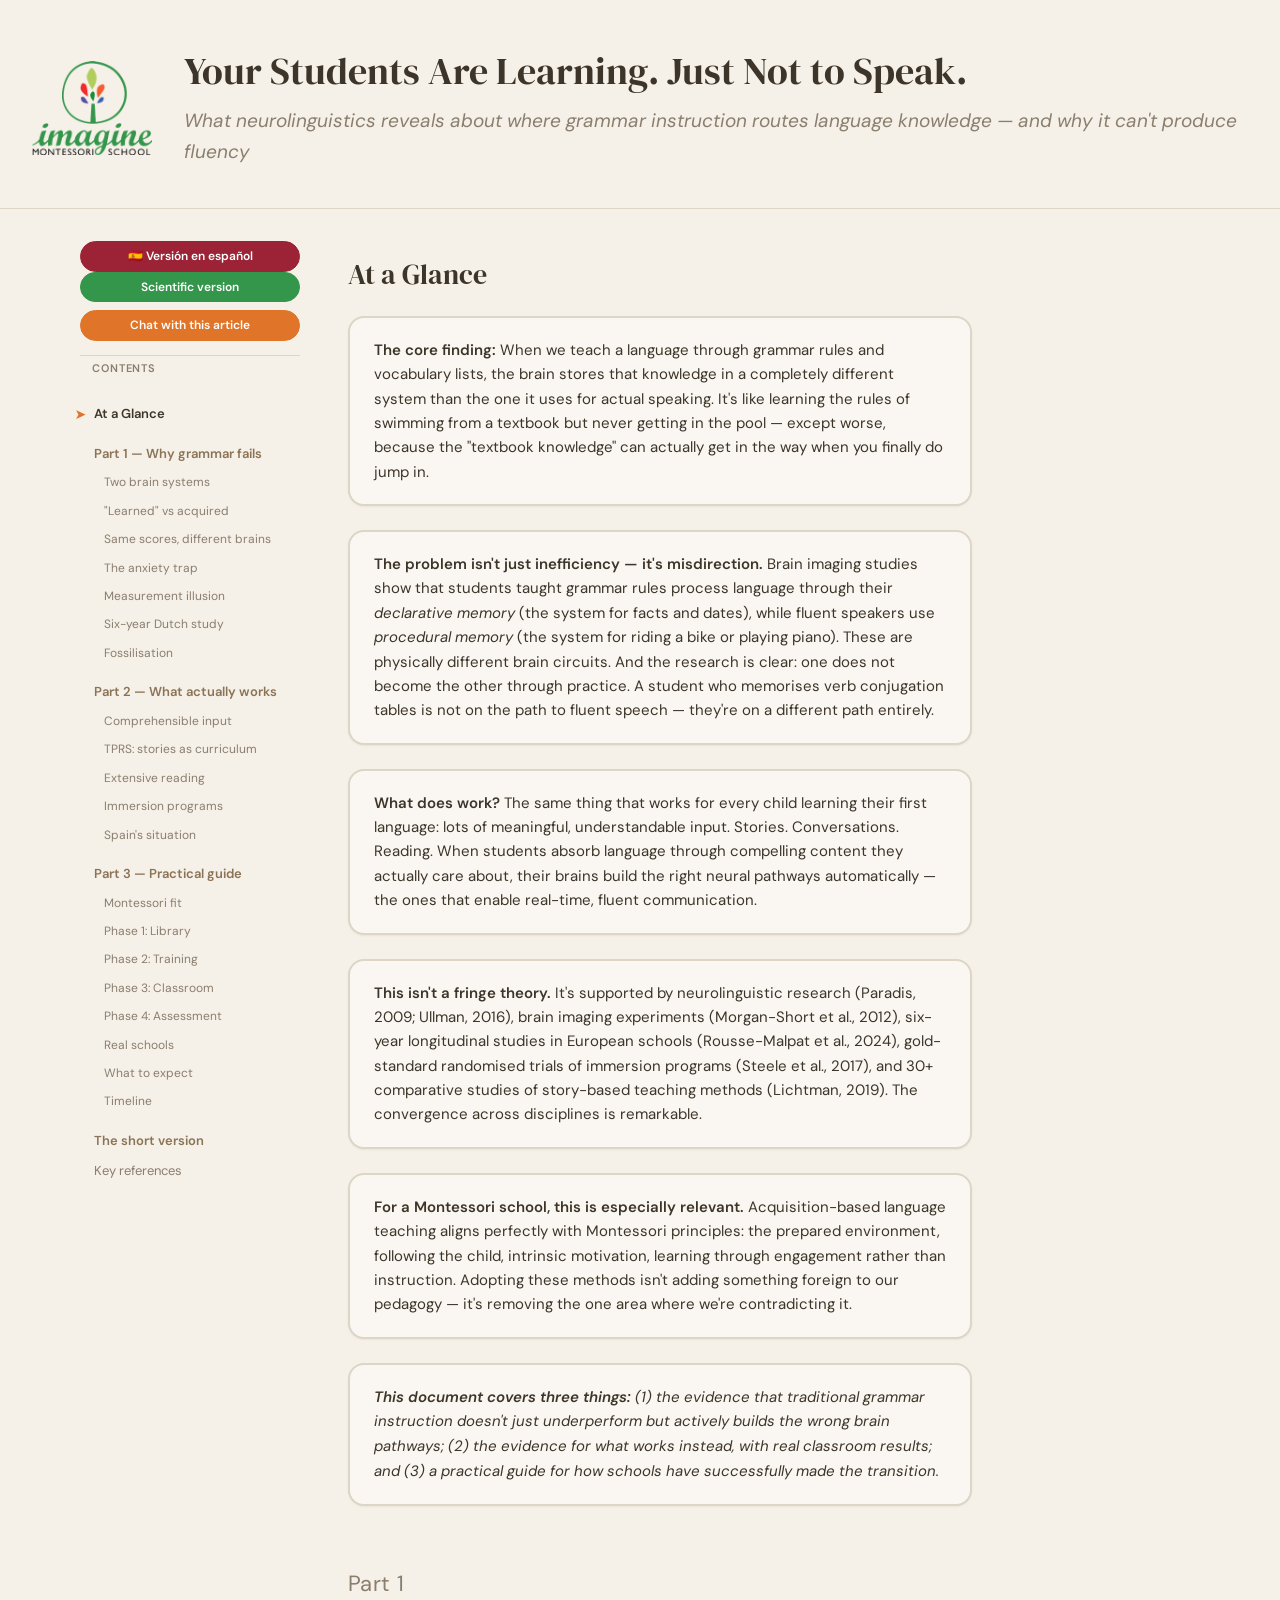
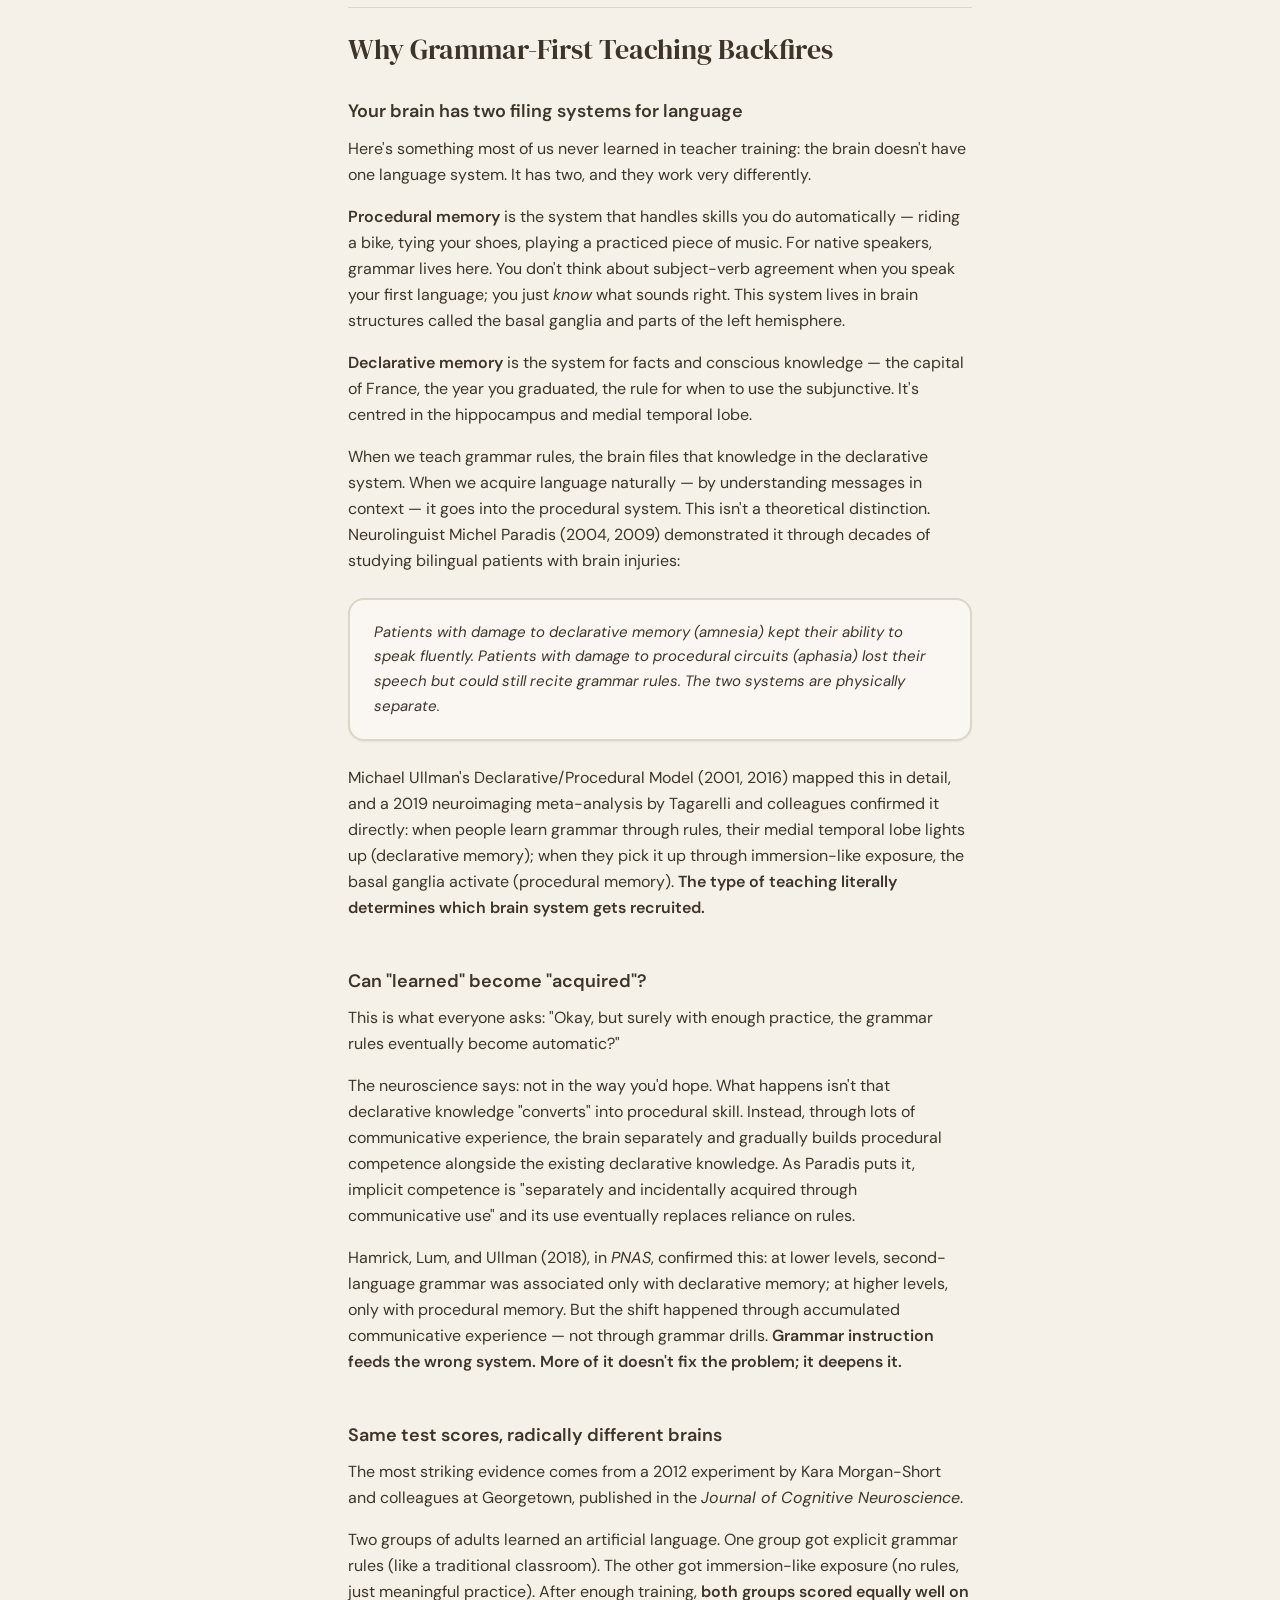
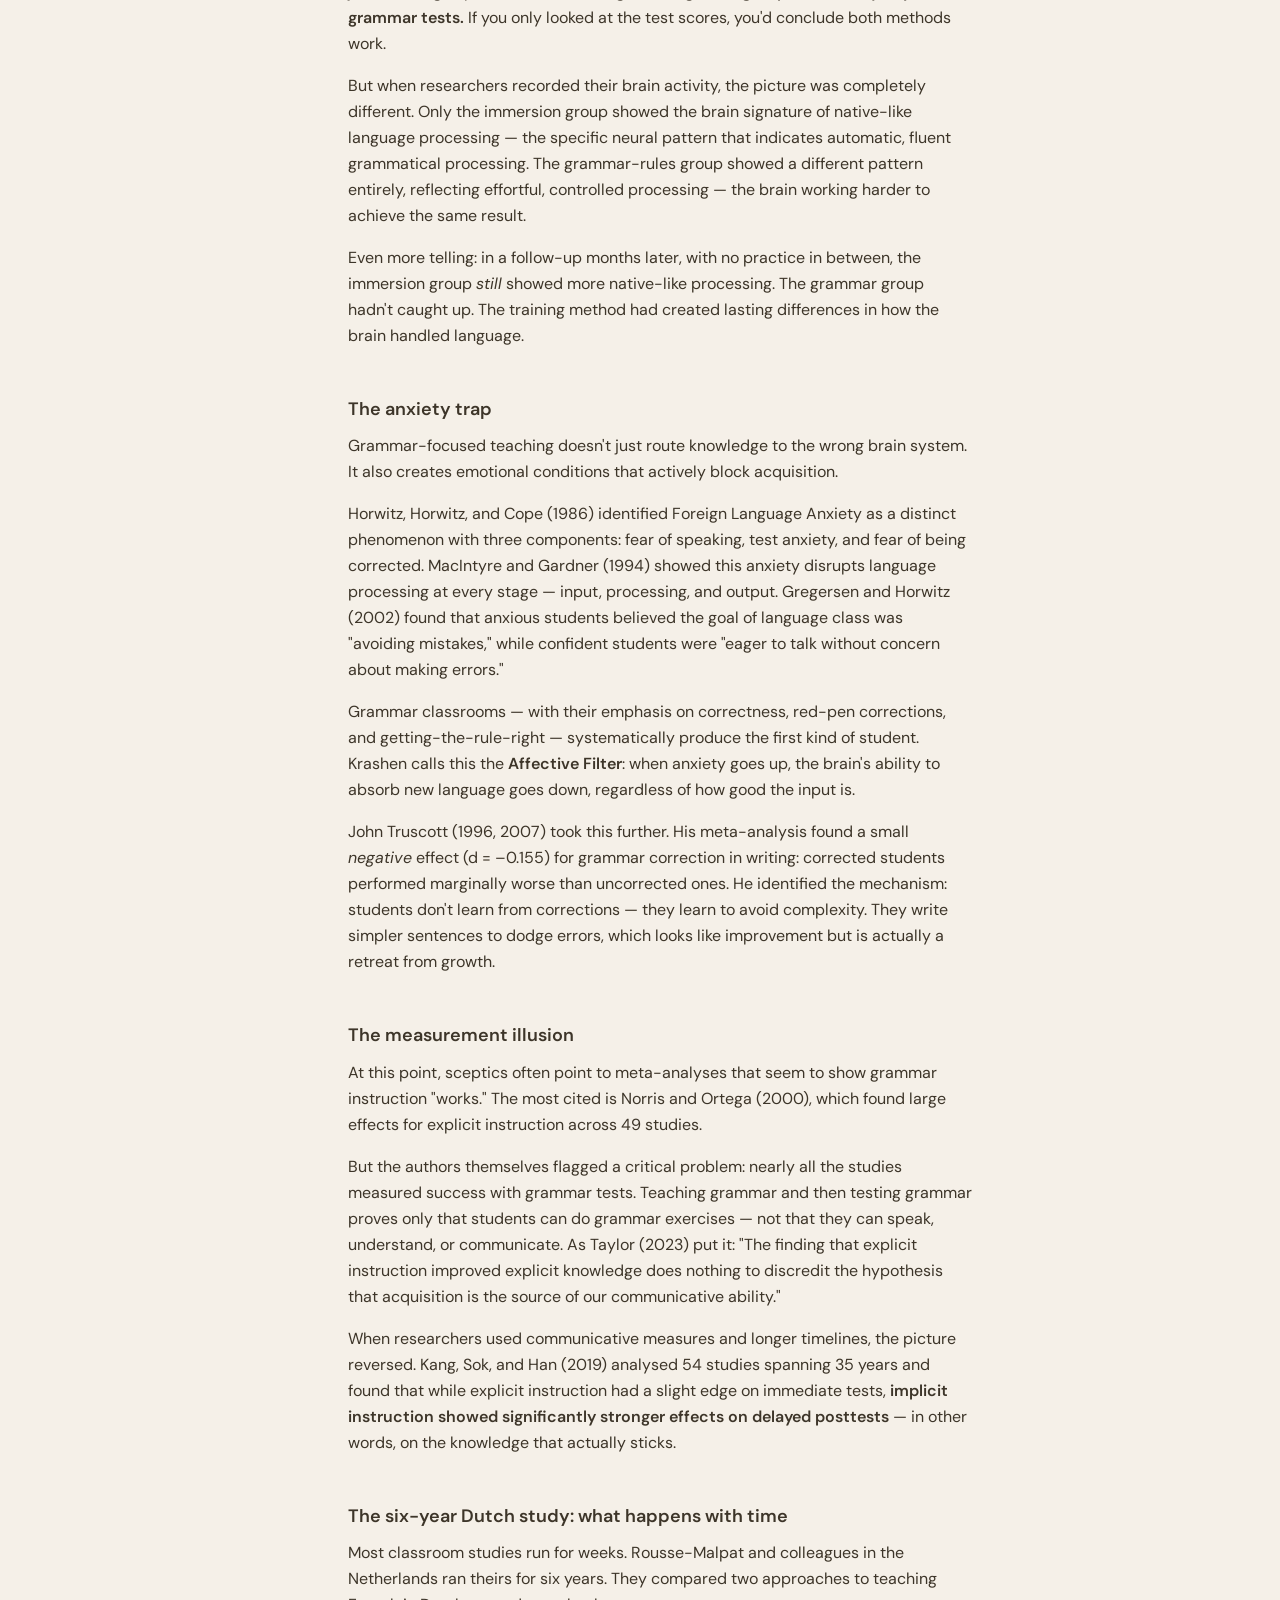
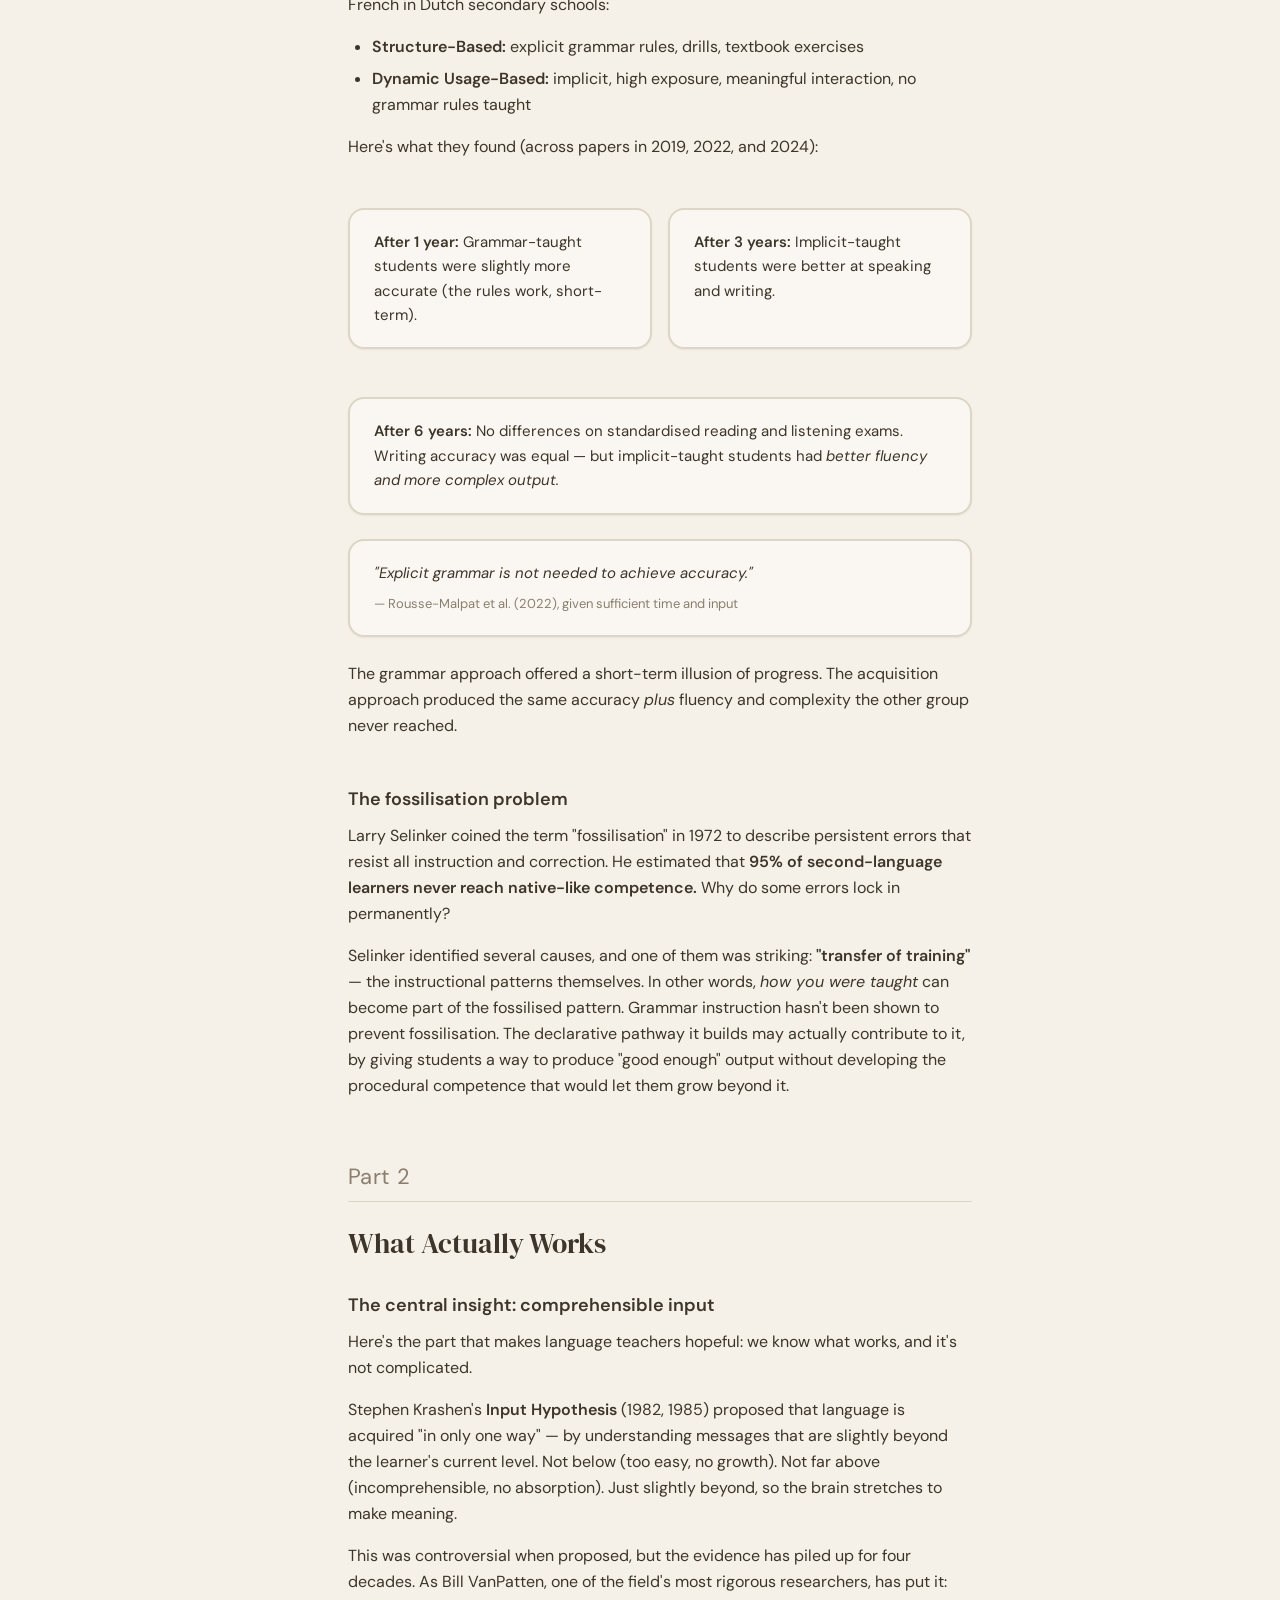
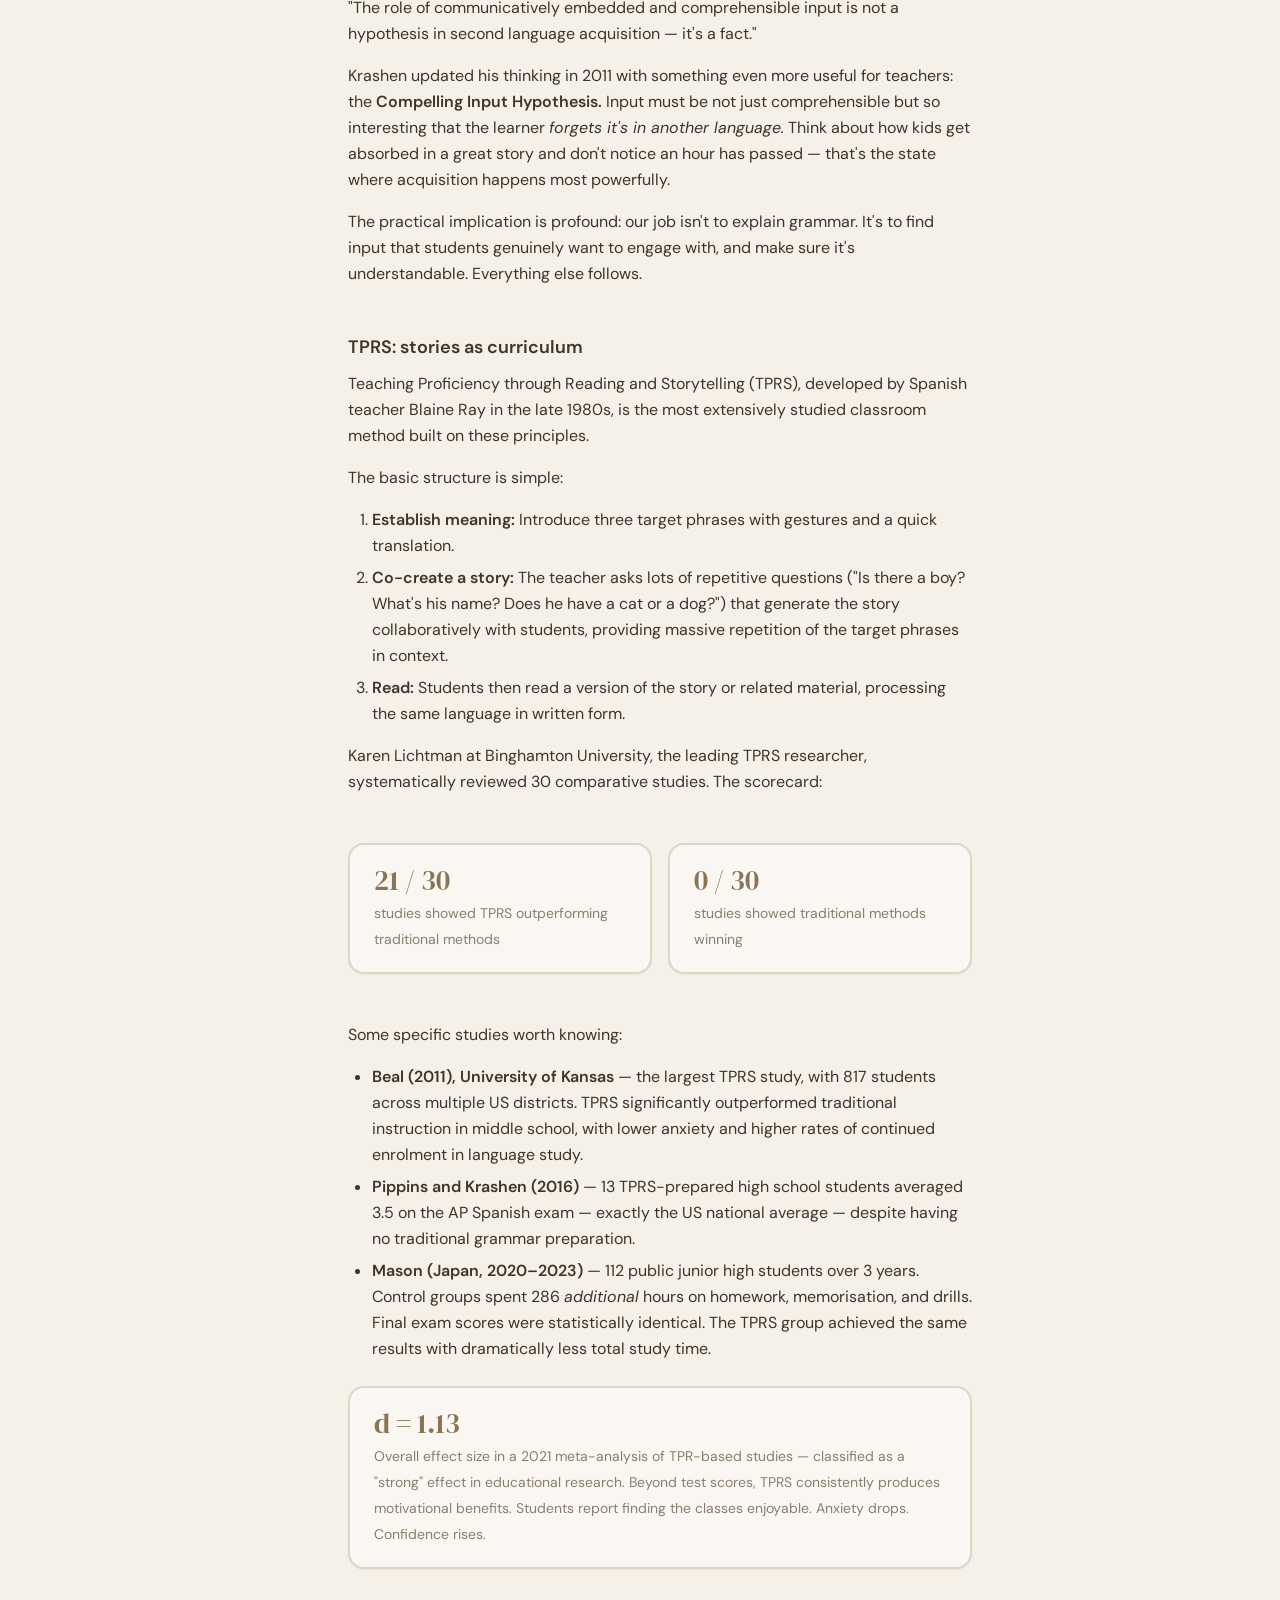
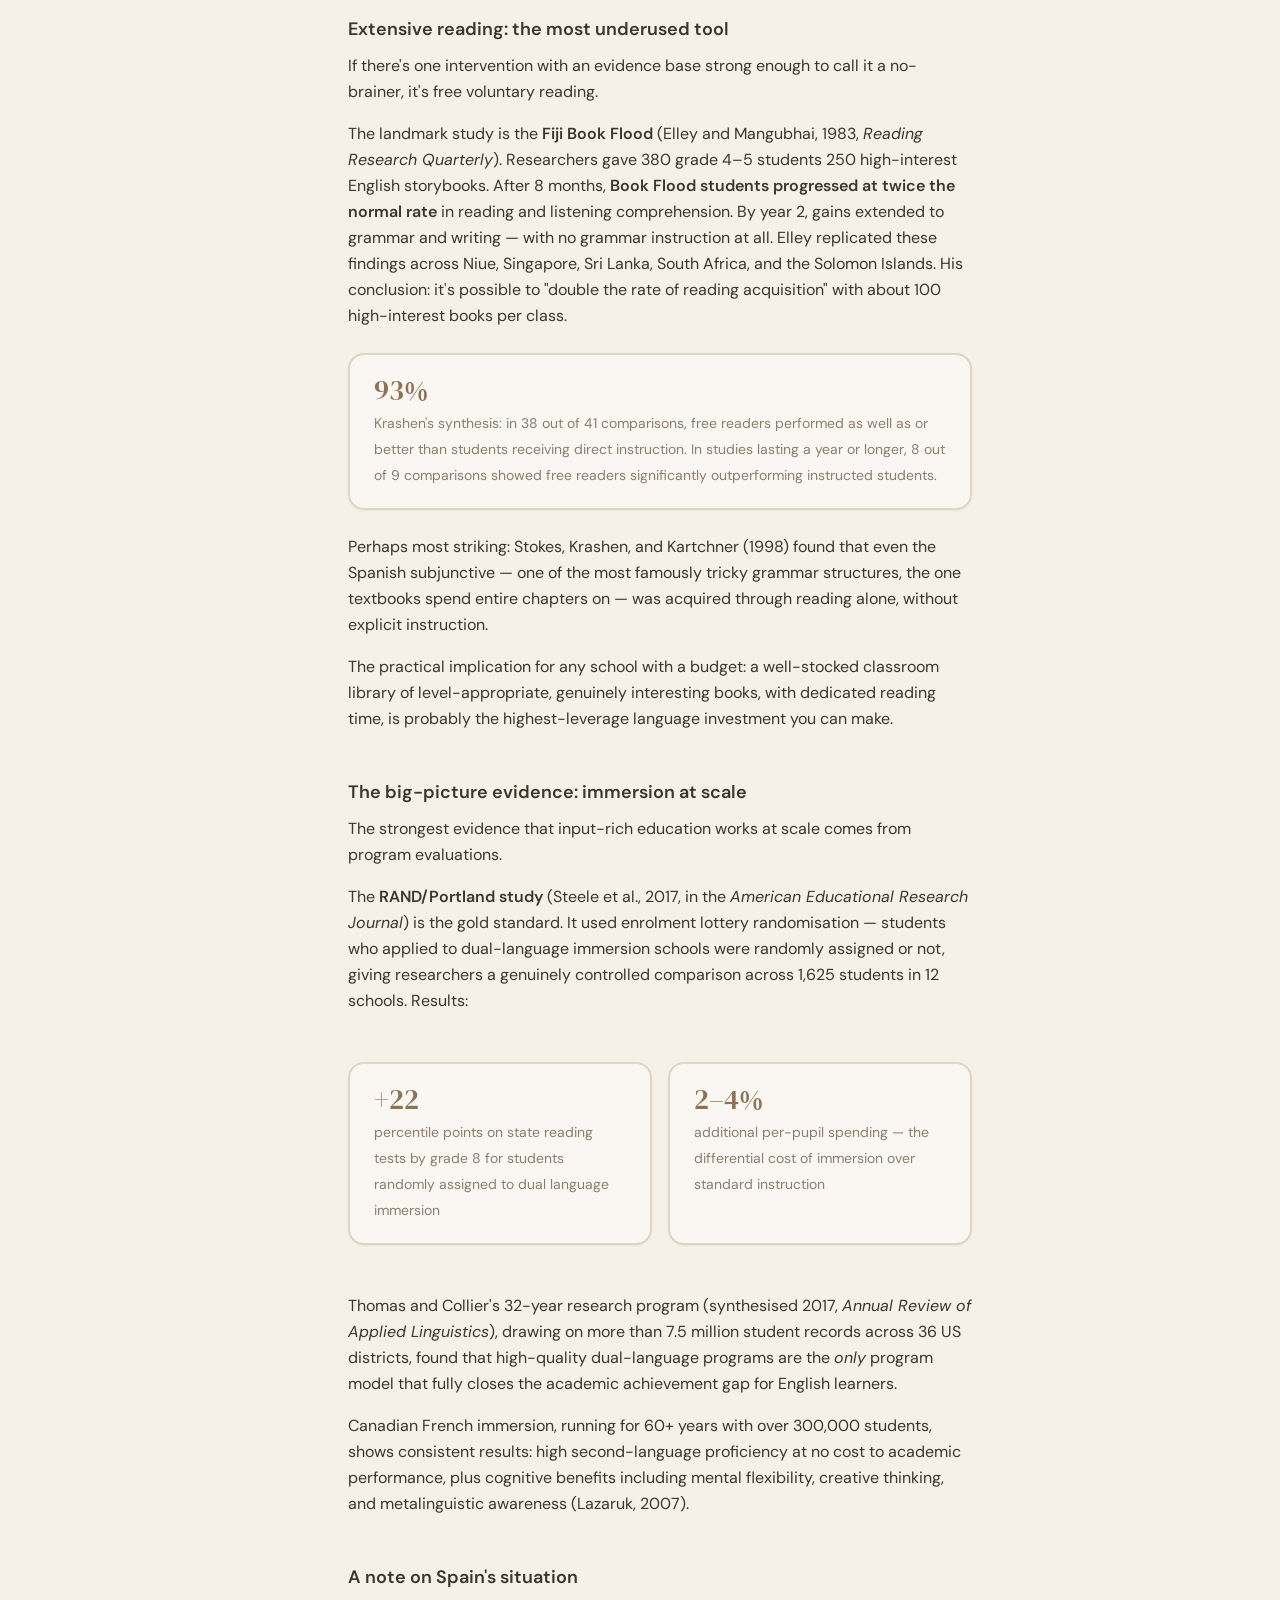
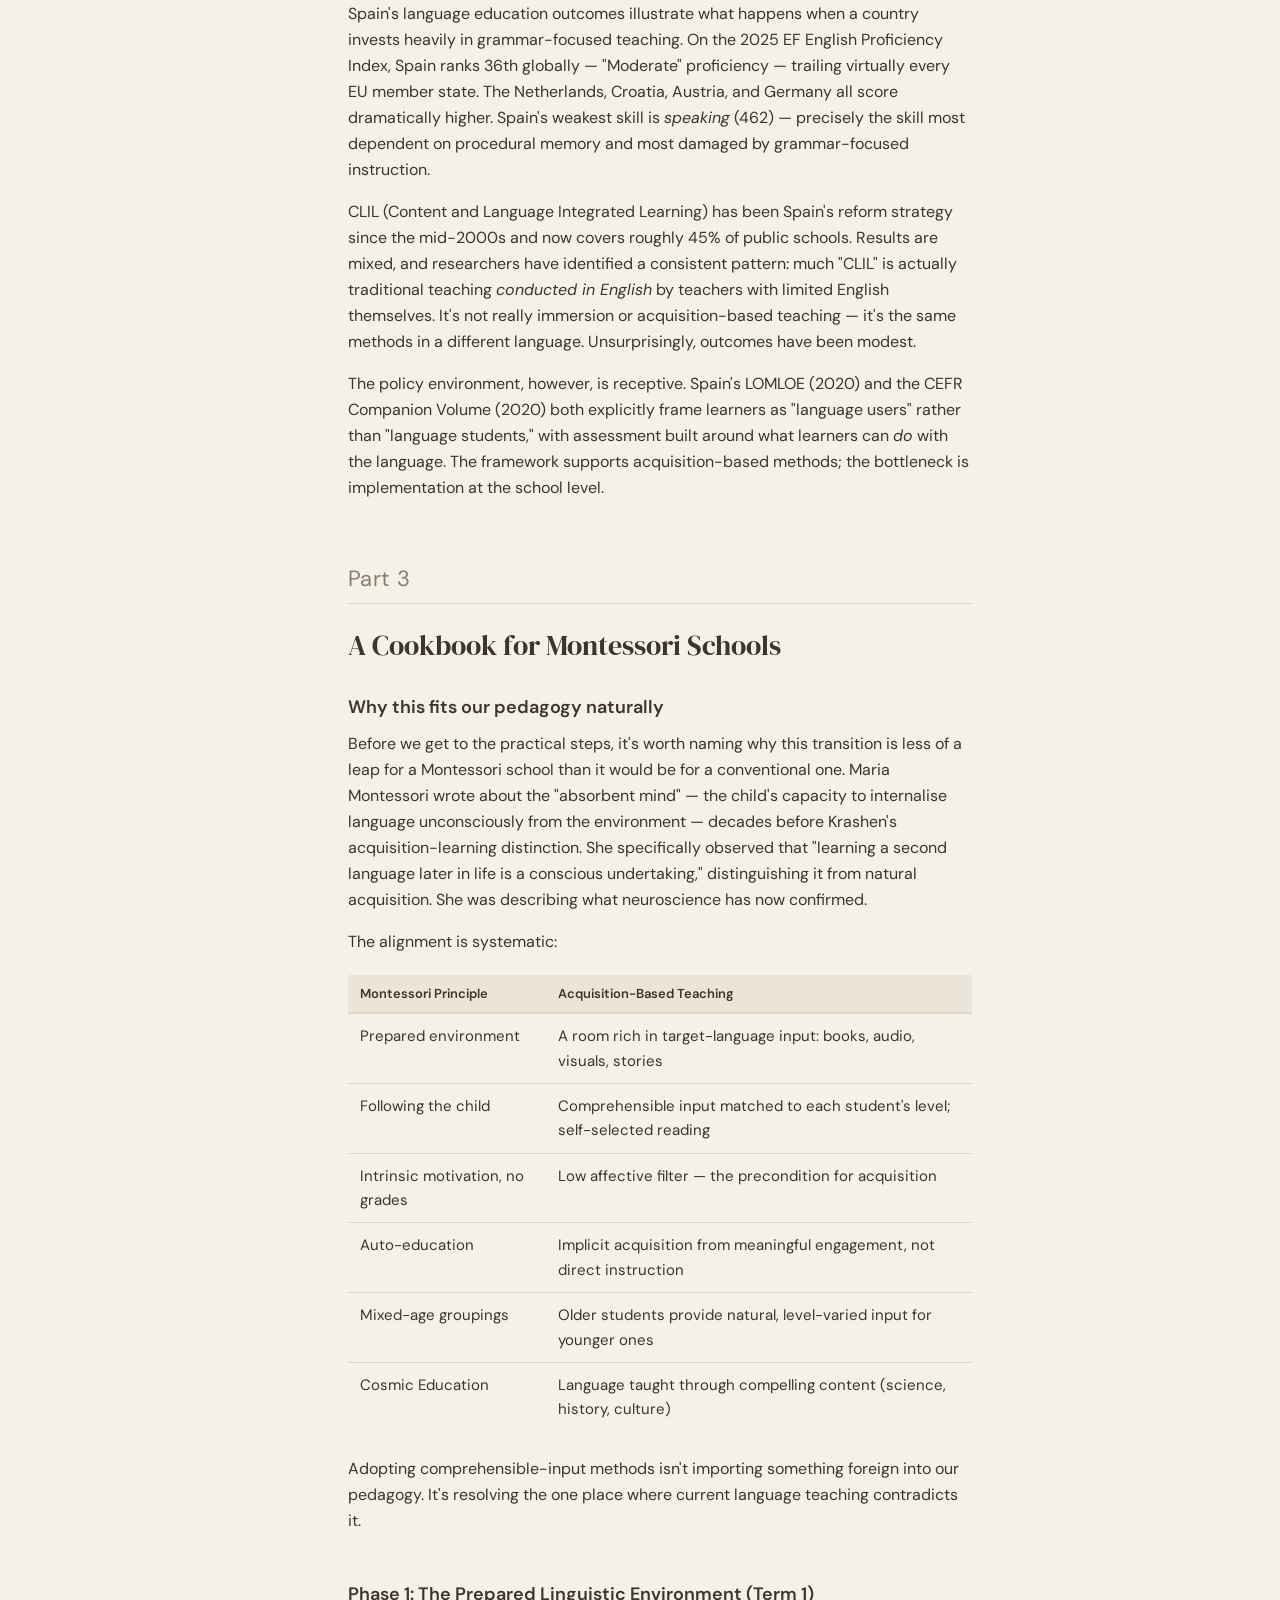
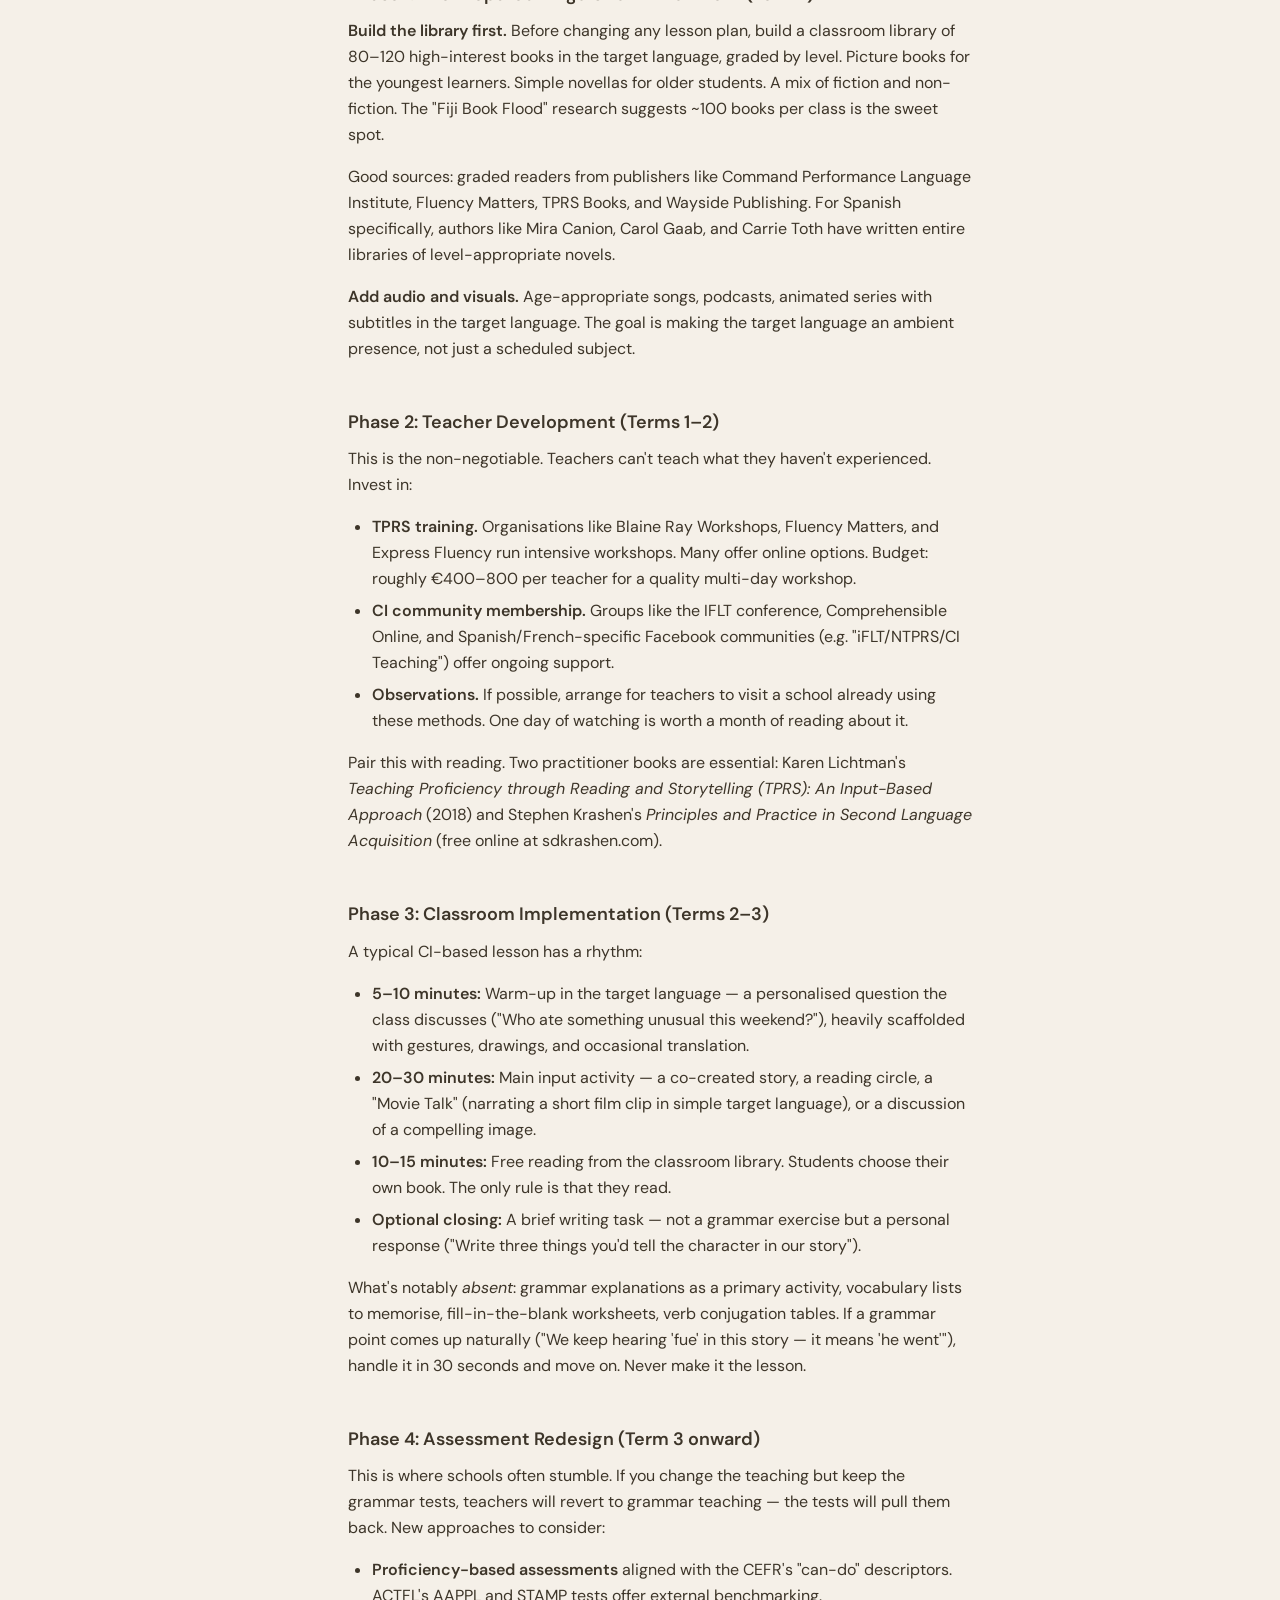
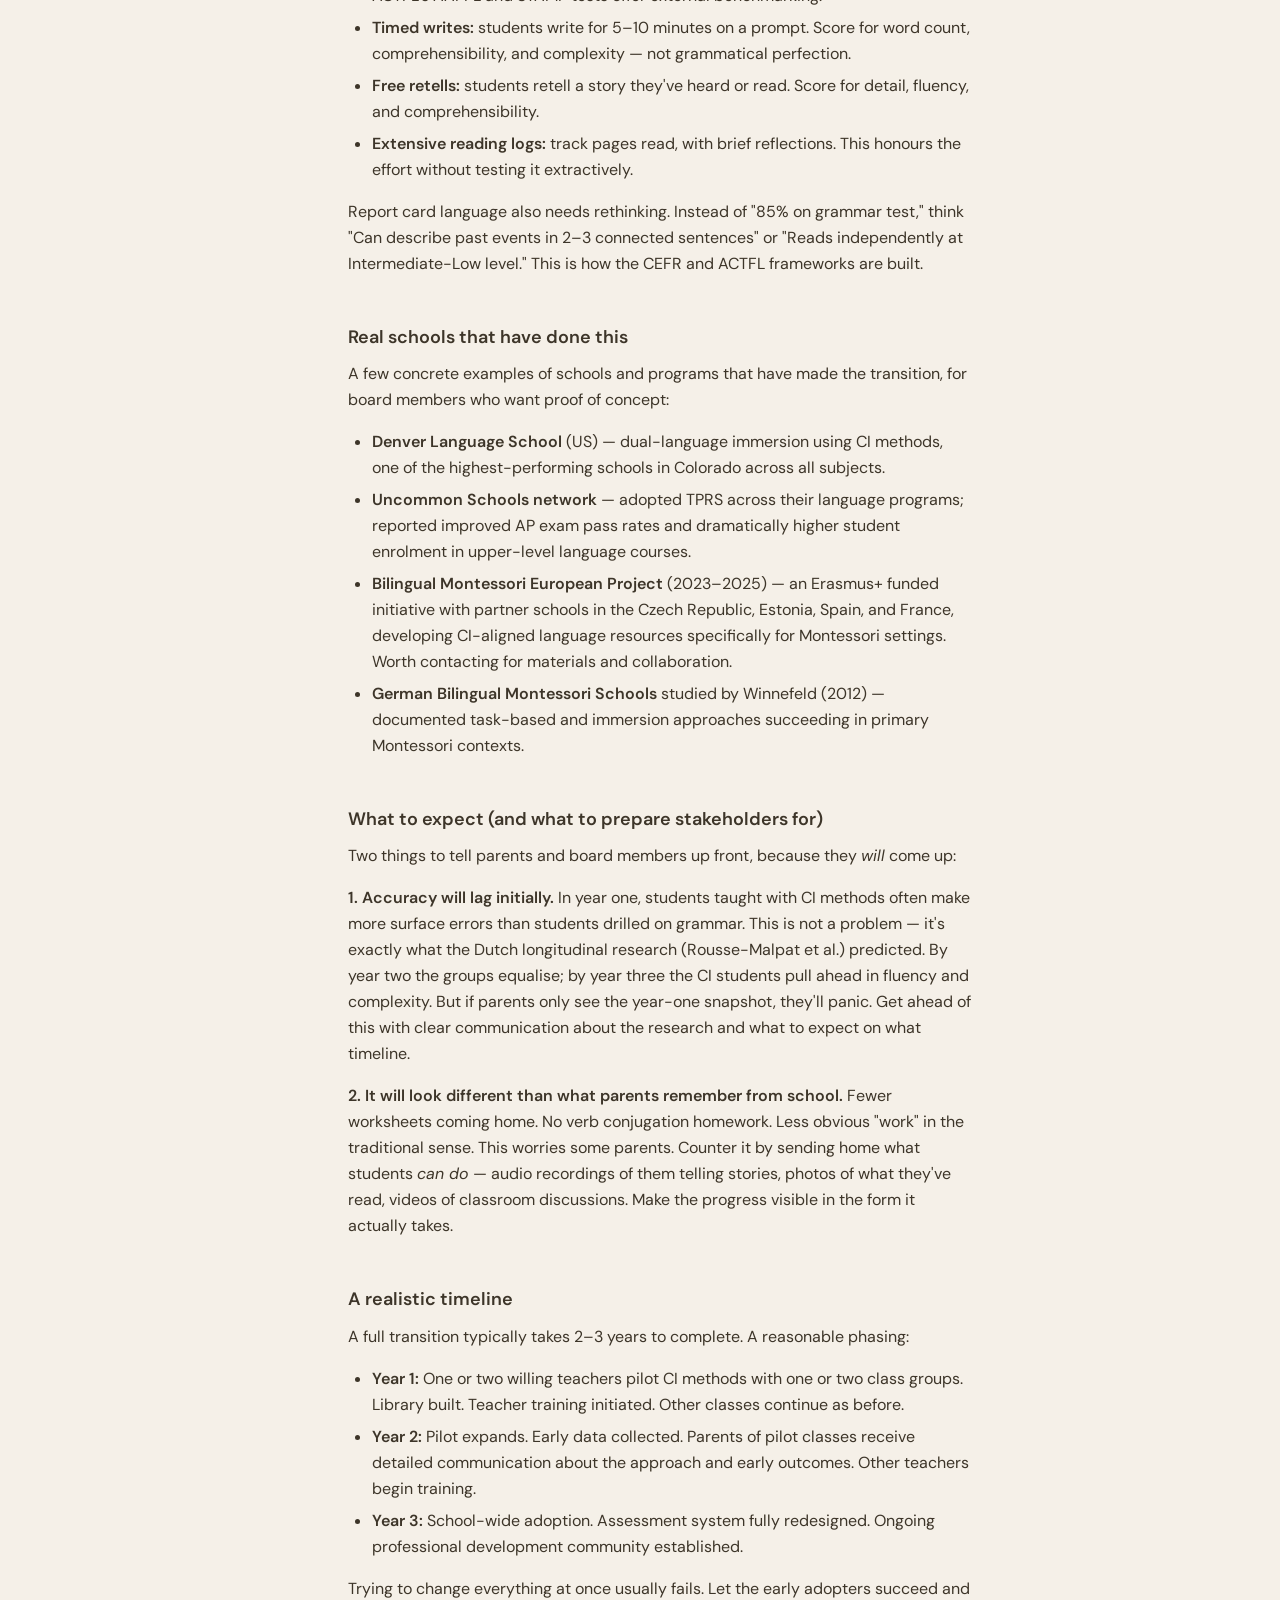
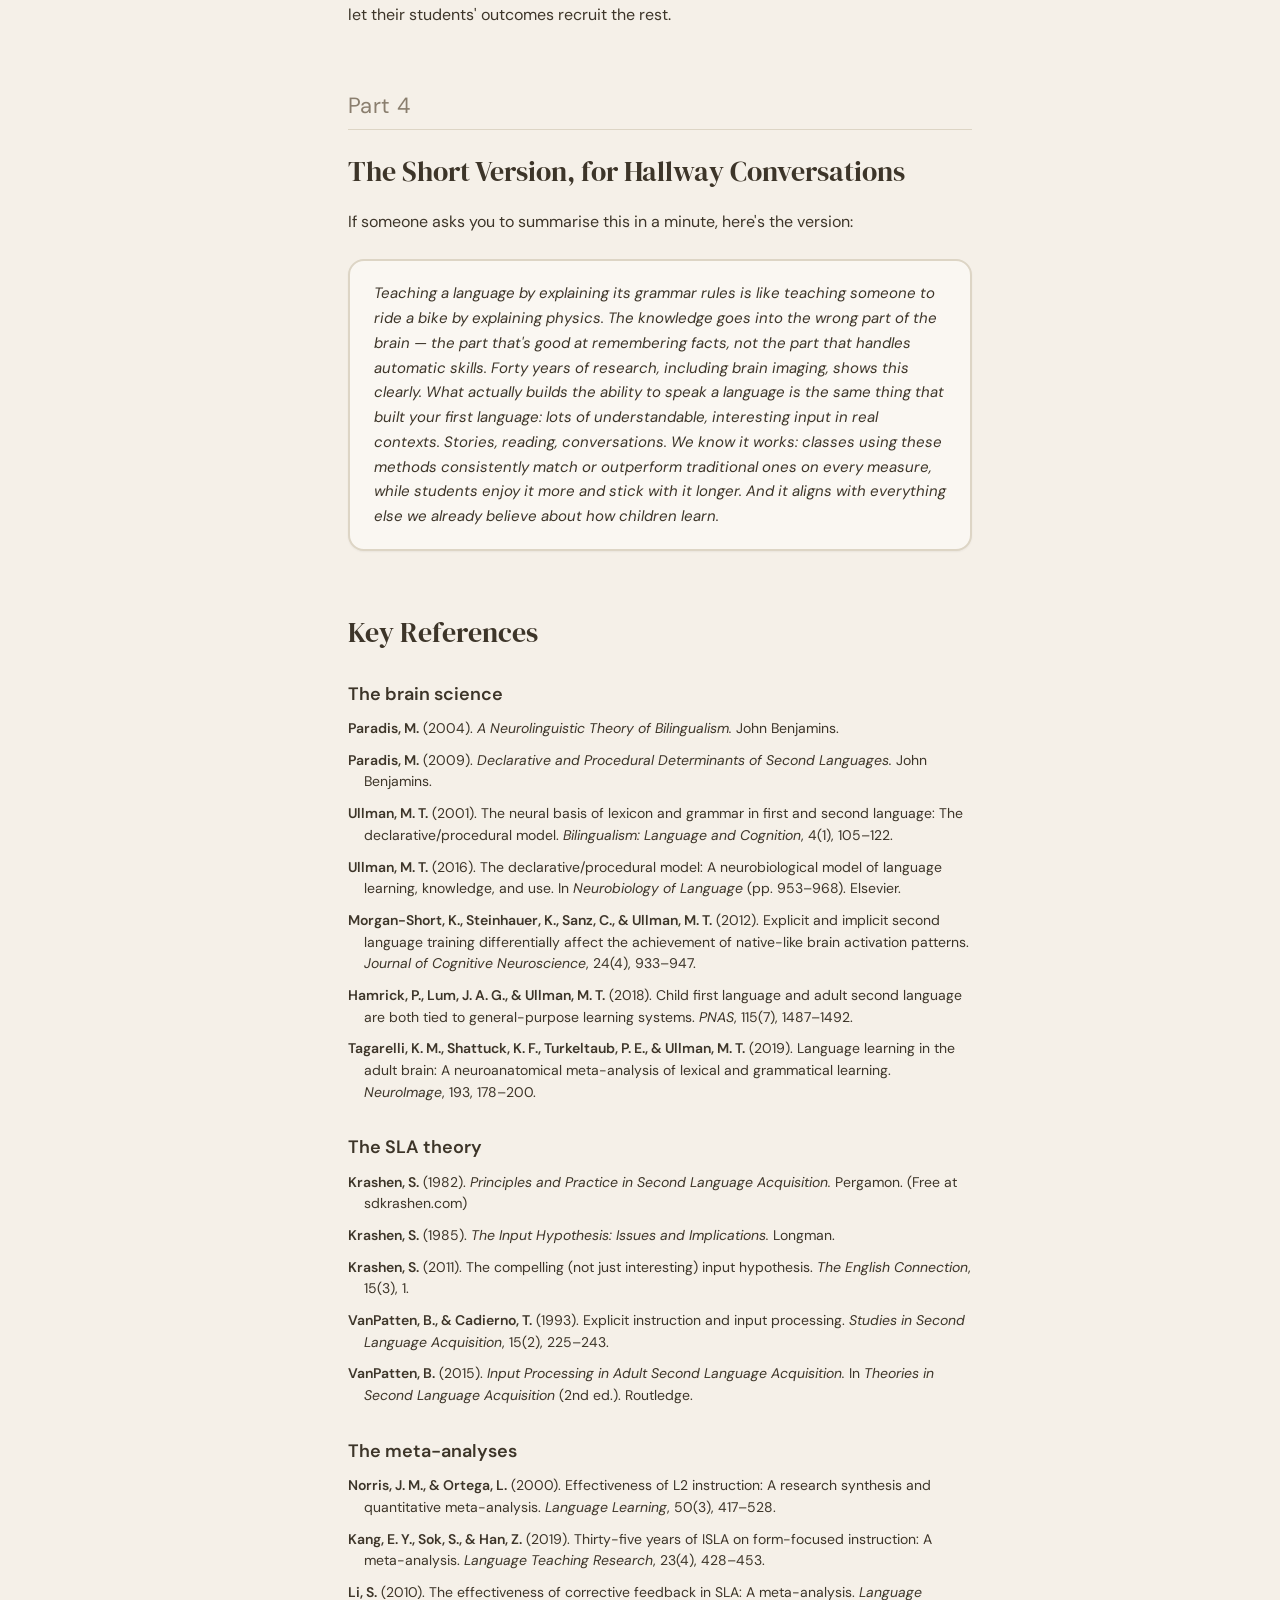
==== commit 5e457012: "Add Spanish version page and language toggle button Co-Authored-By: Claude Sonnet 4.6 <noreply@anthr" ====
--- a/index.html
+++ b/index.html
@@ -26,6 +26,7 @@
   <!-- ── Table of Contents ─────────────────────────────────────── -->
   <nav class="toc" aria-label="Table of contents">
     <div class="version-toggle">
+      <a href="research_es.html" class="spanish-btn">🇪🇸 Versión en español</a>
       <a href="scientific.html">Scientific version</a>
       <a href="https://notebooklm.google.com/notebook/dc840c37-bfcf-4f83-8d60-6bcddbcb2706" class="chat-btn" target="_blank">Chat with this article</a>
     </div>
--- a/style.css
+++ b/style.css
@@ -360,6 +360,16 @@
   border-color: #c4641f;
 }
 
+.version-toggle a.spanish-btn {
+  background: #9b2335;
+  border-color: #9b2335;
+}
+
+.version-toggle a.spanish-btn:hover {
+  background: #7a1b28;
+  border-color: #7a1b28;
+}
+
 /* ── Alignment table ───────────────────────────────────────────────────────── */
 .alignment-table {
   width: 100%;
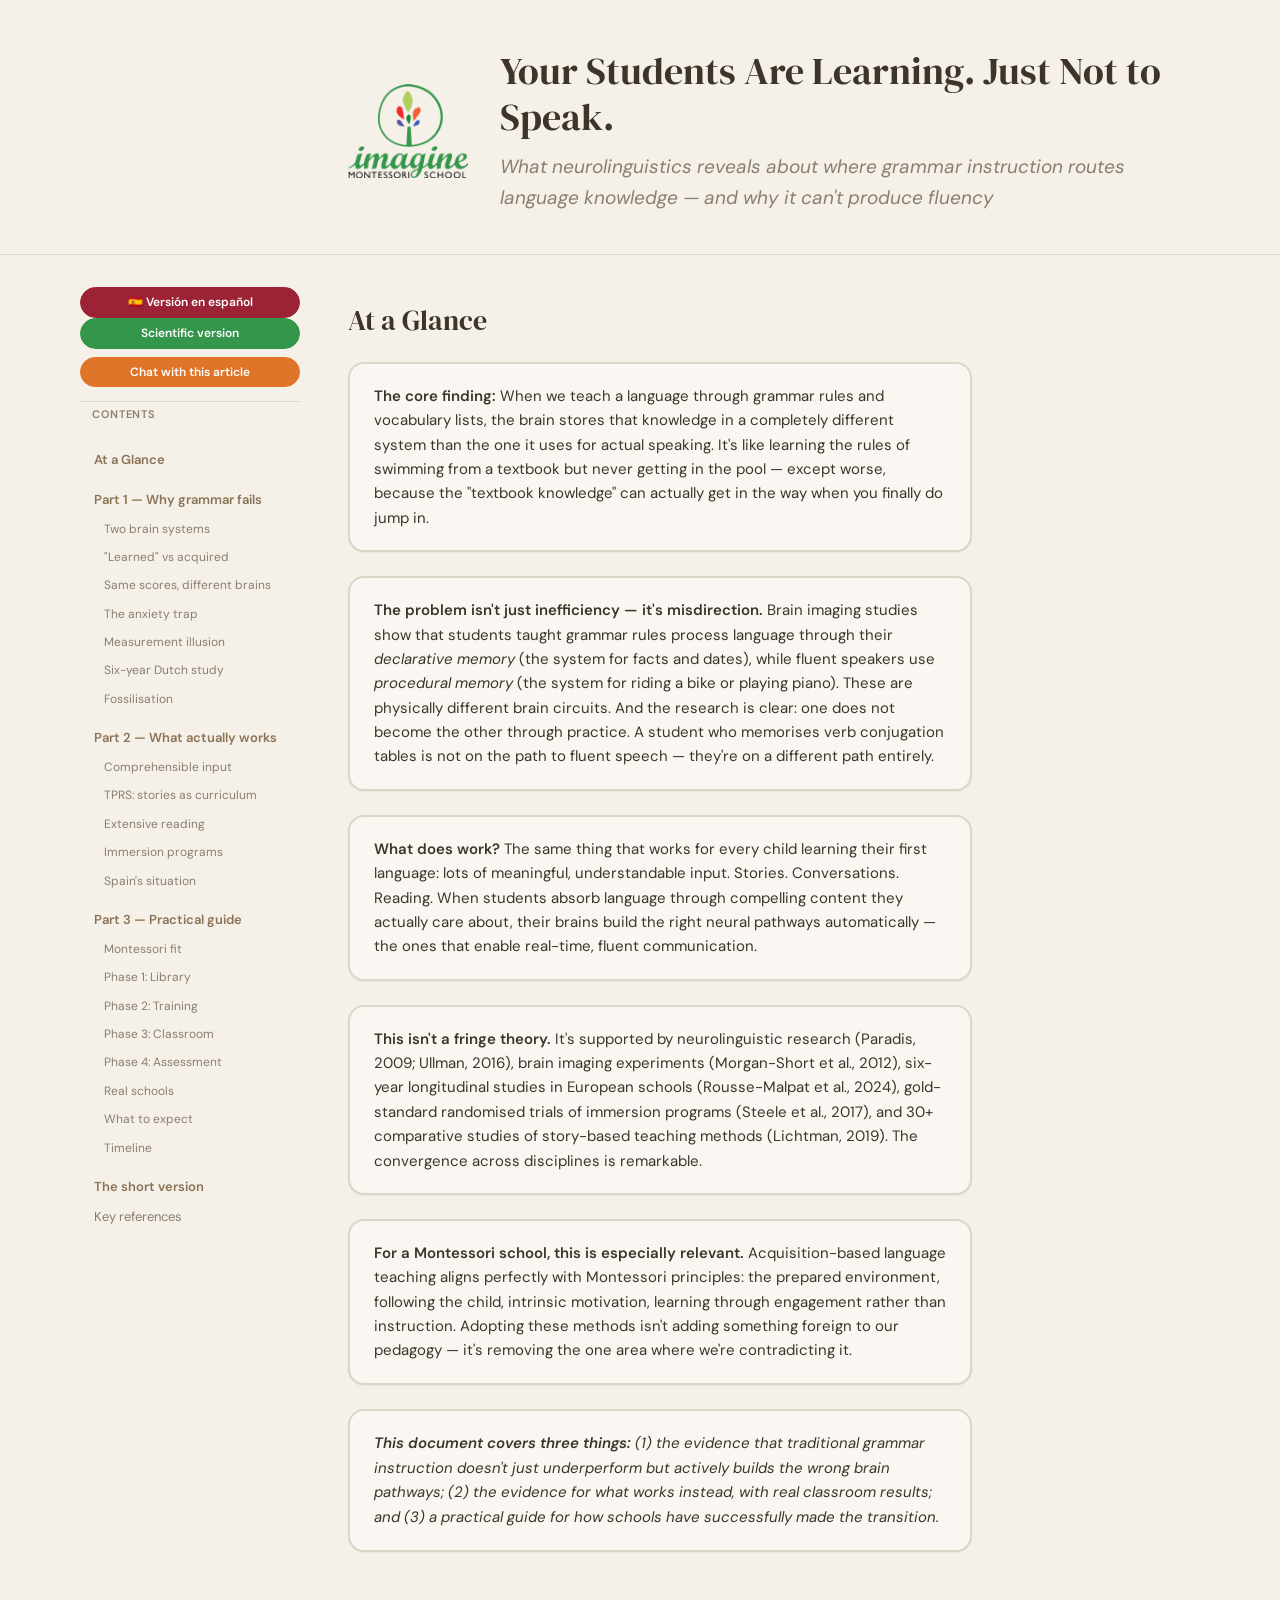
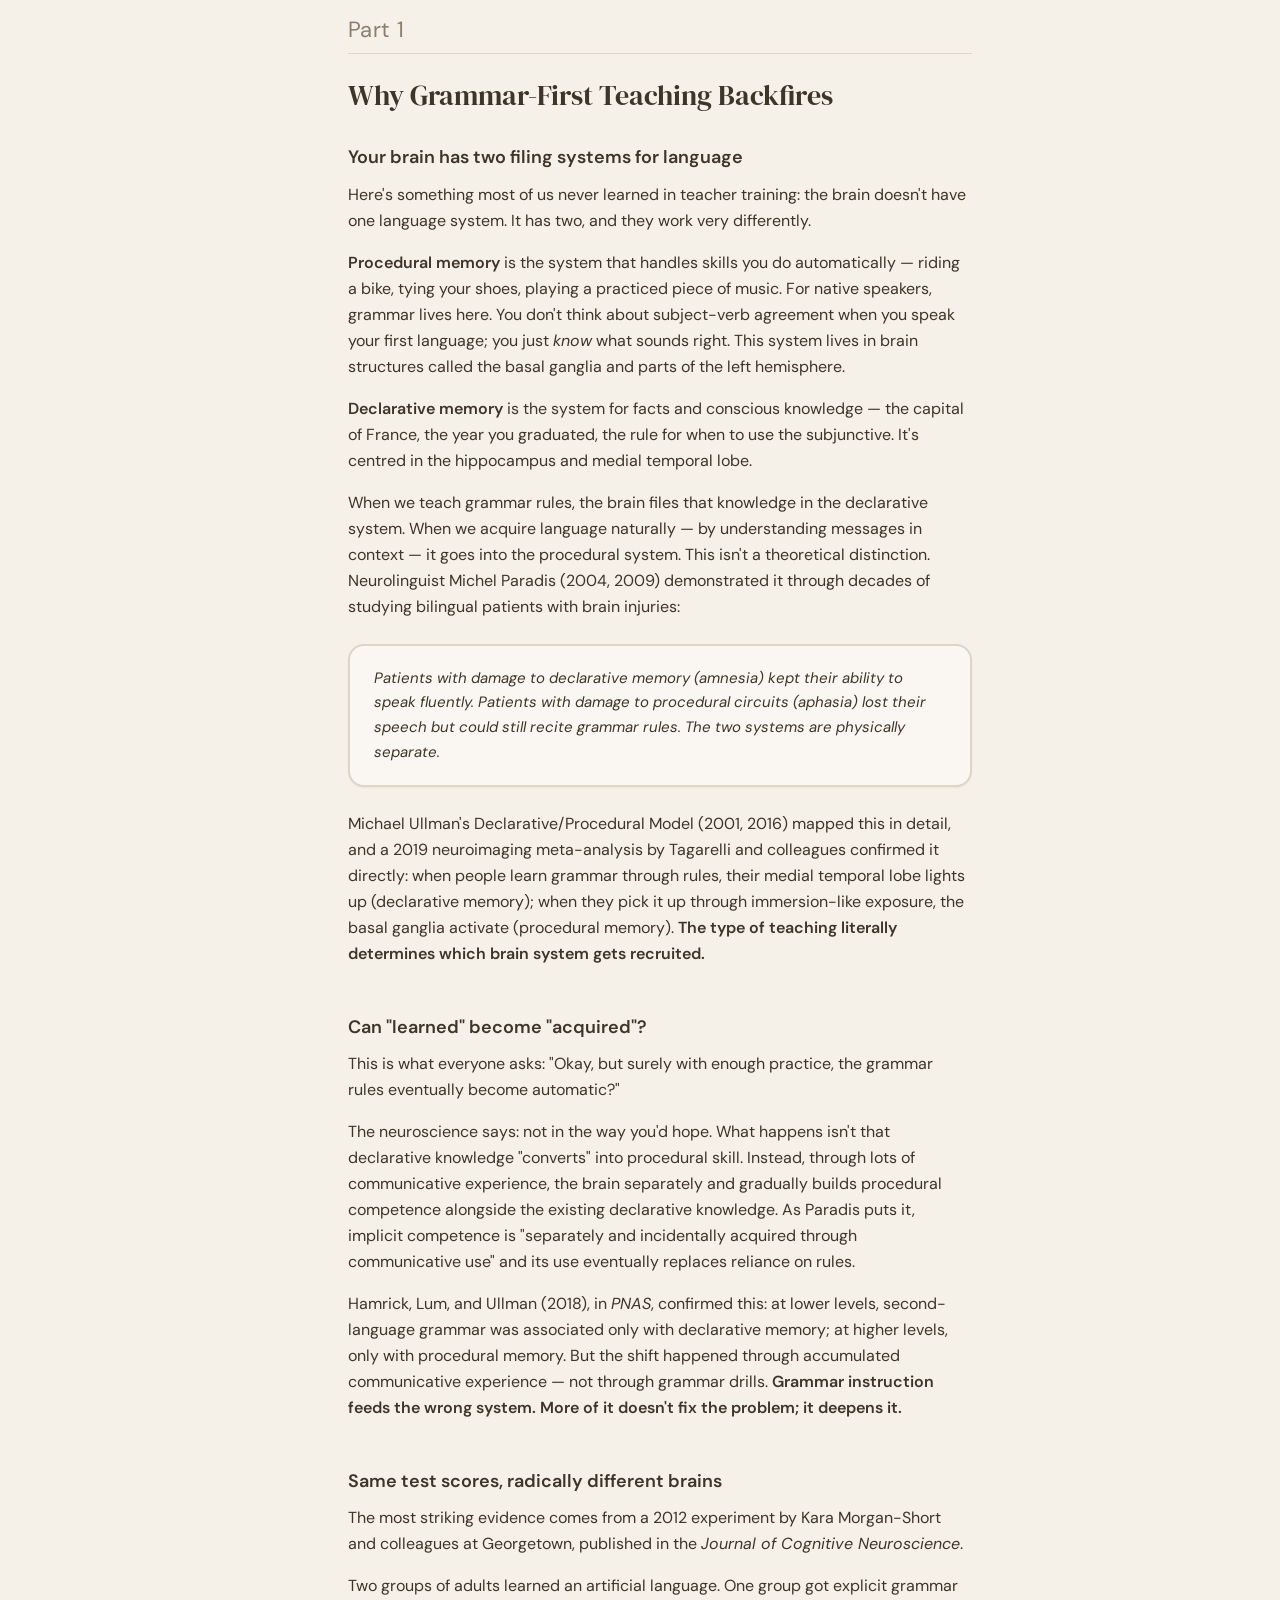
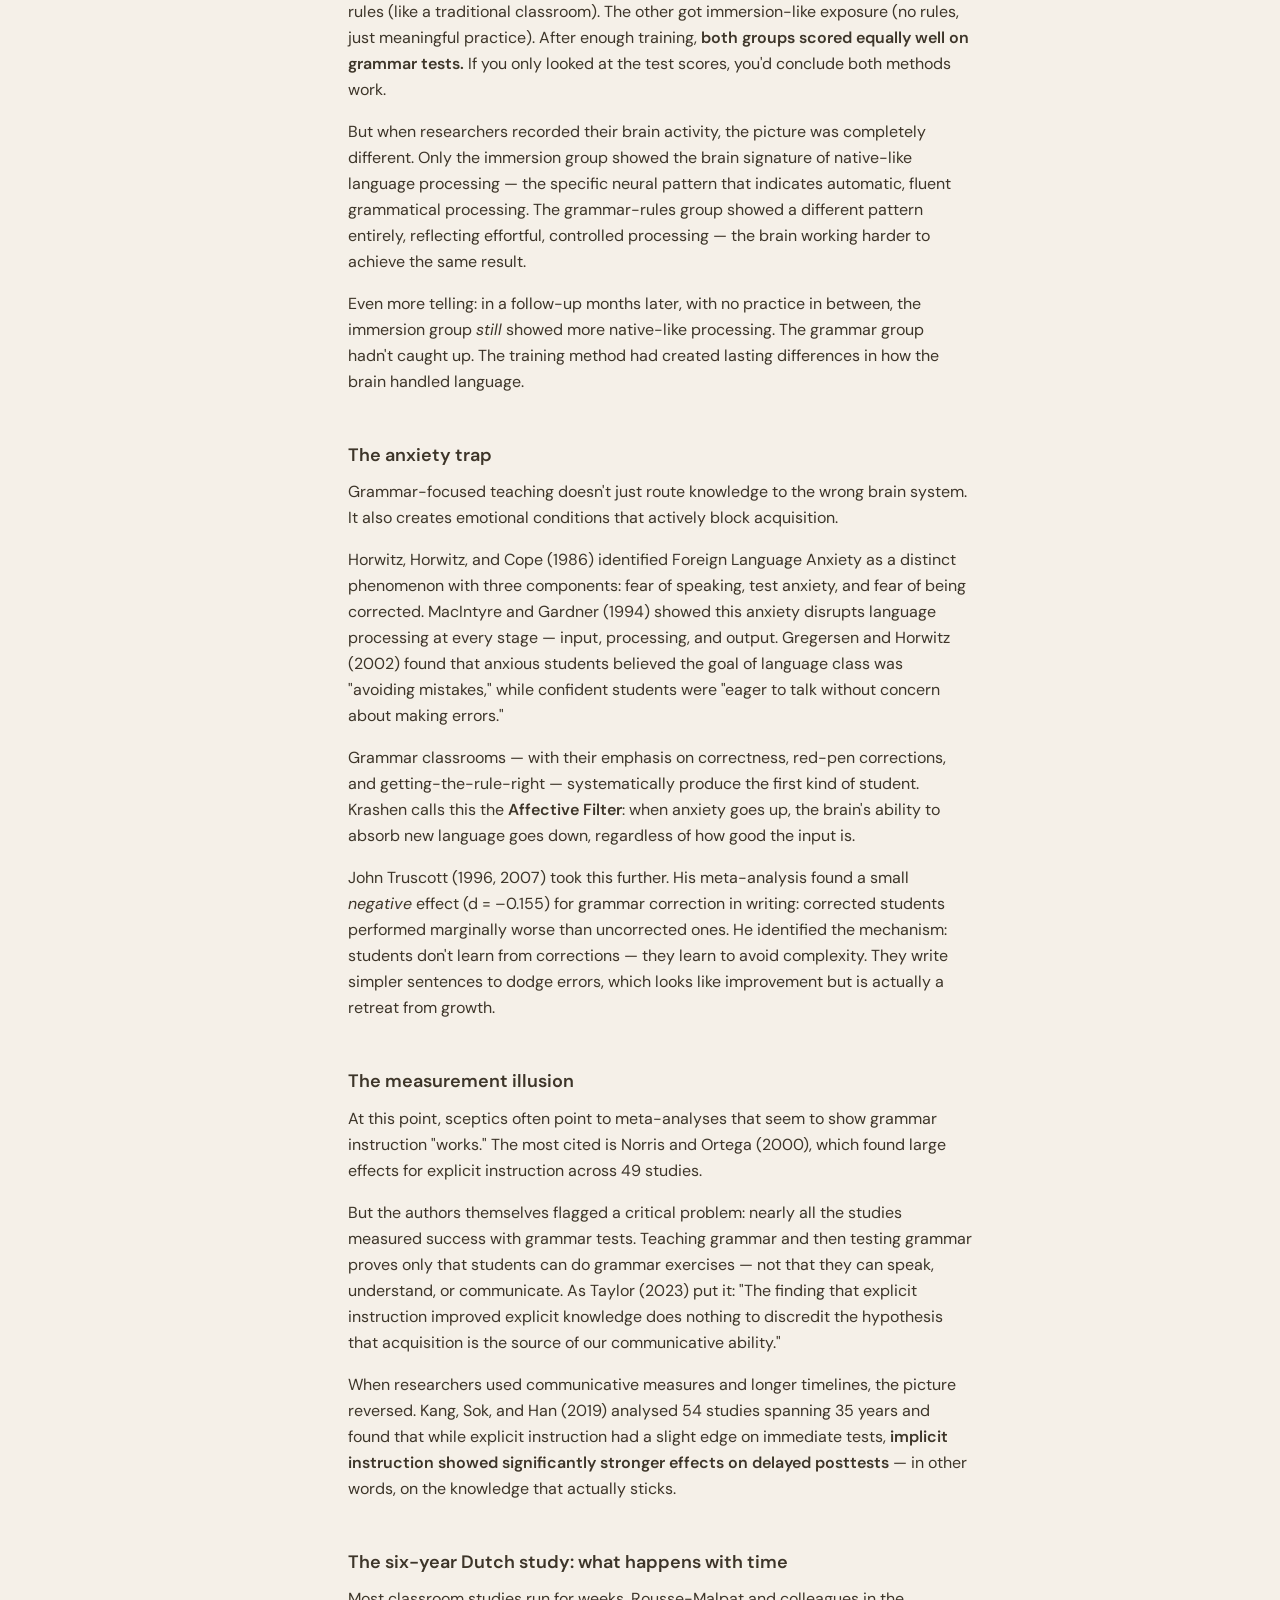
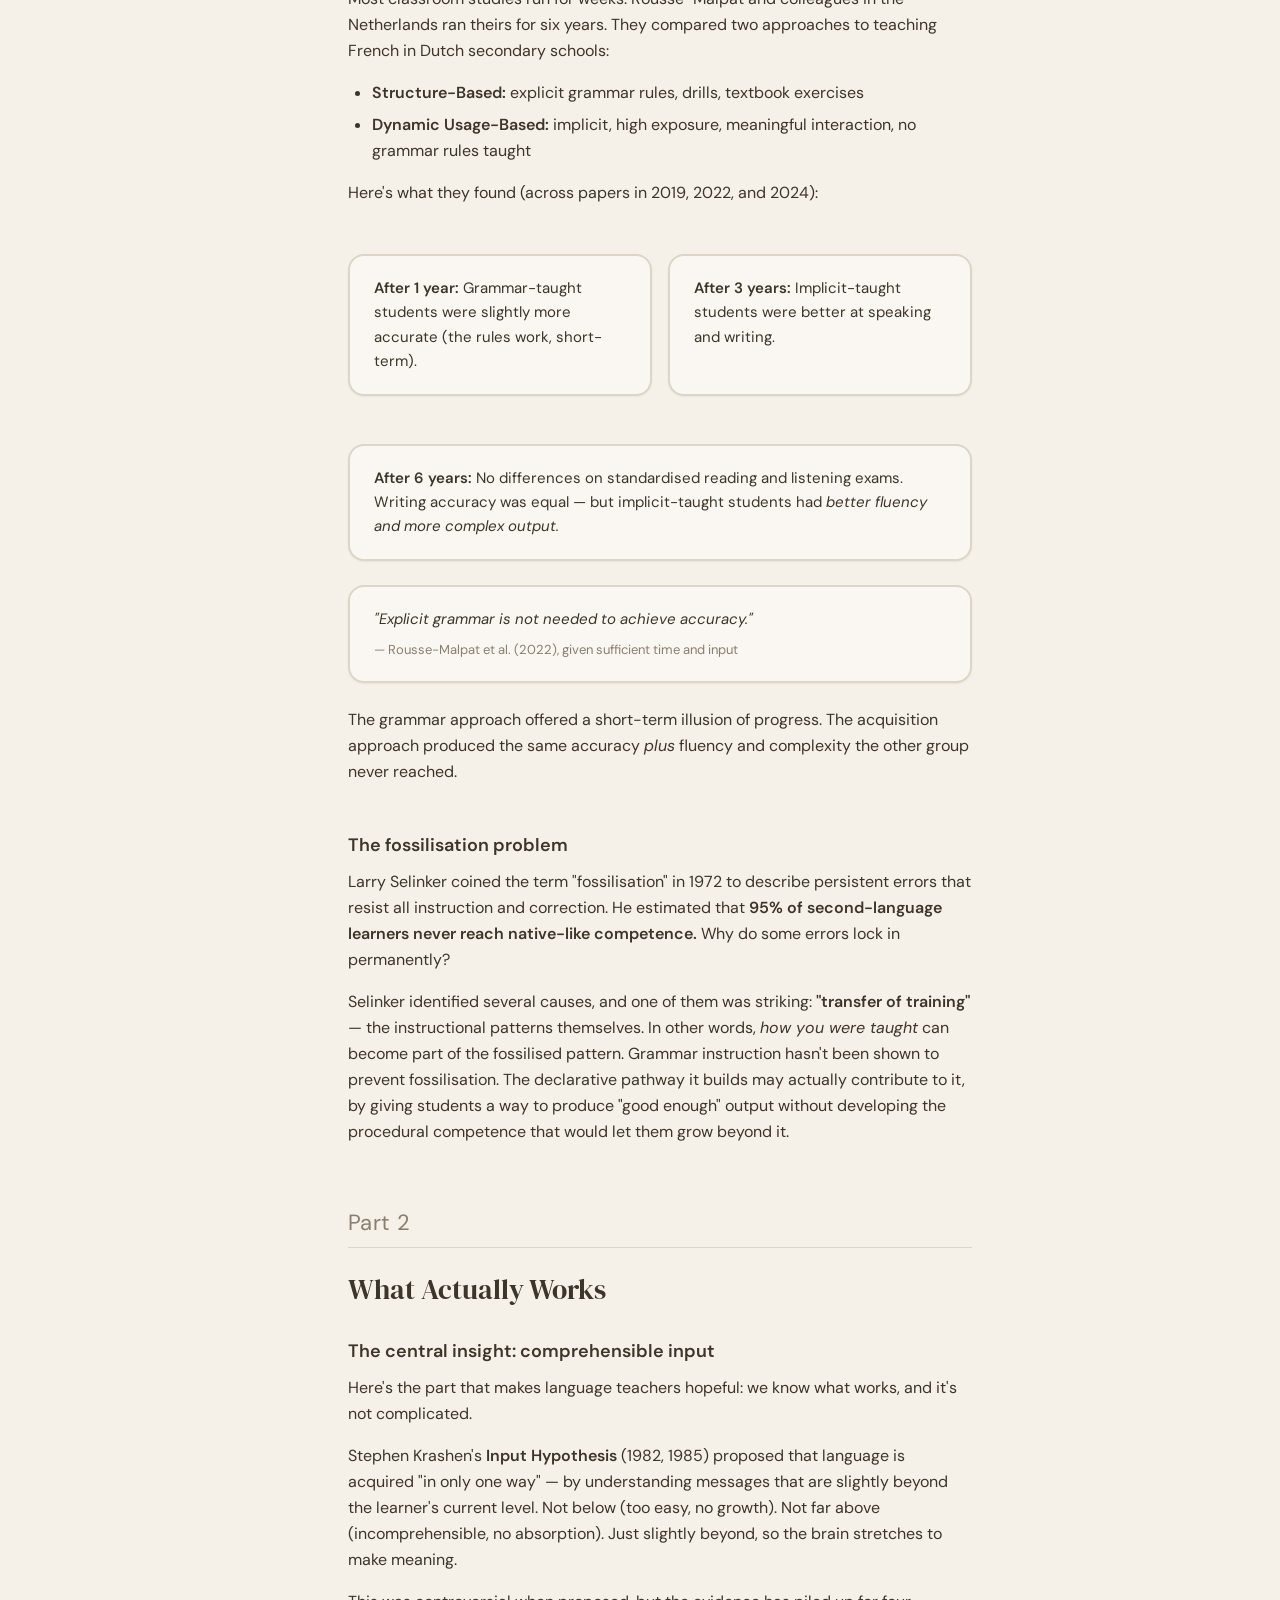
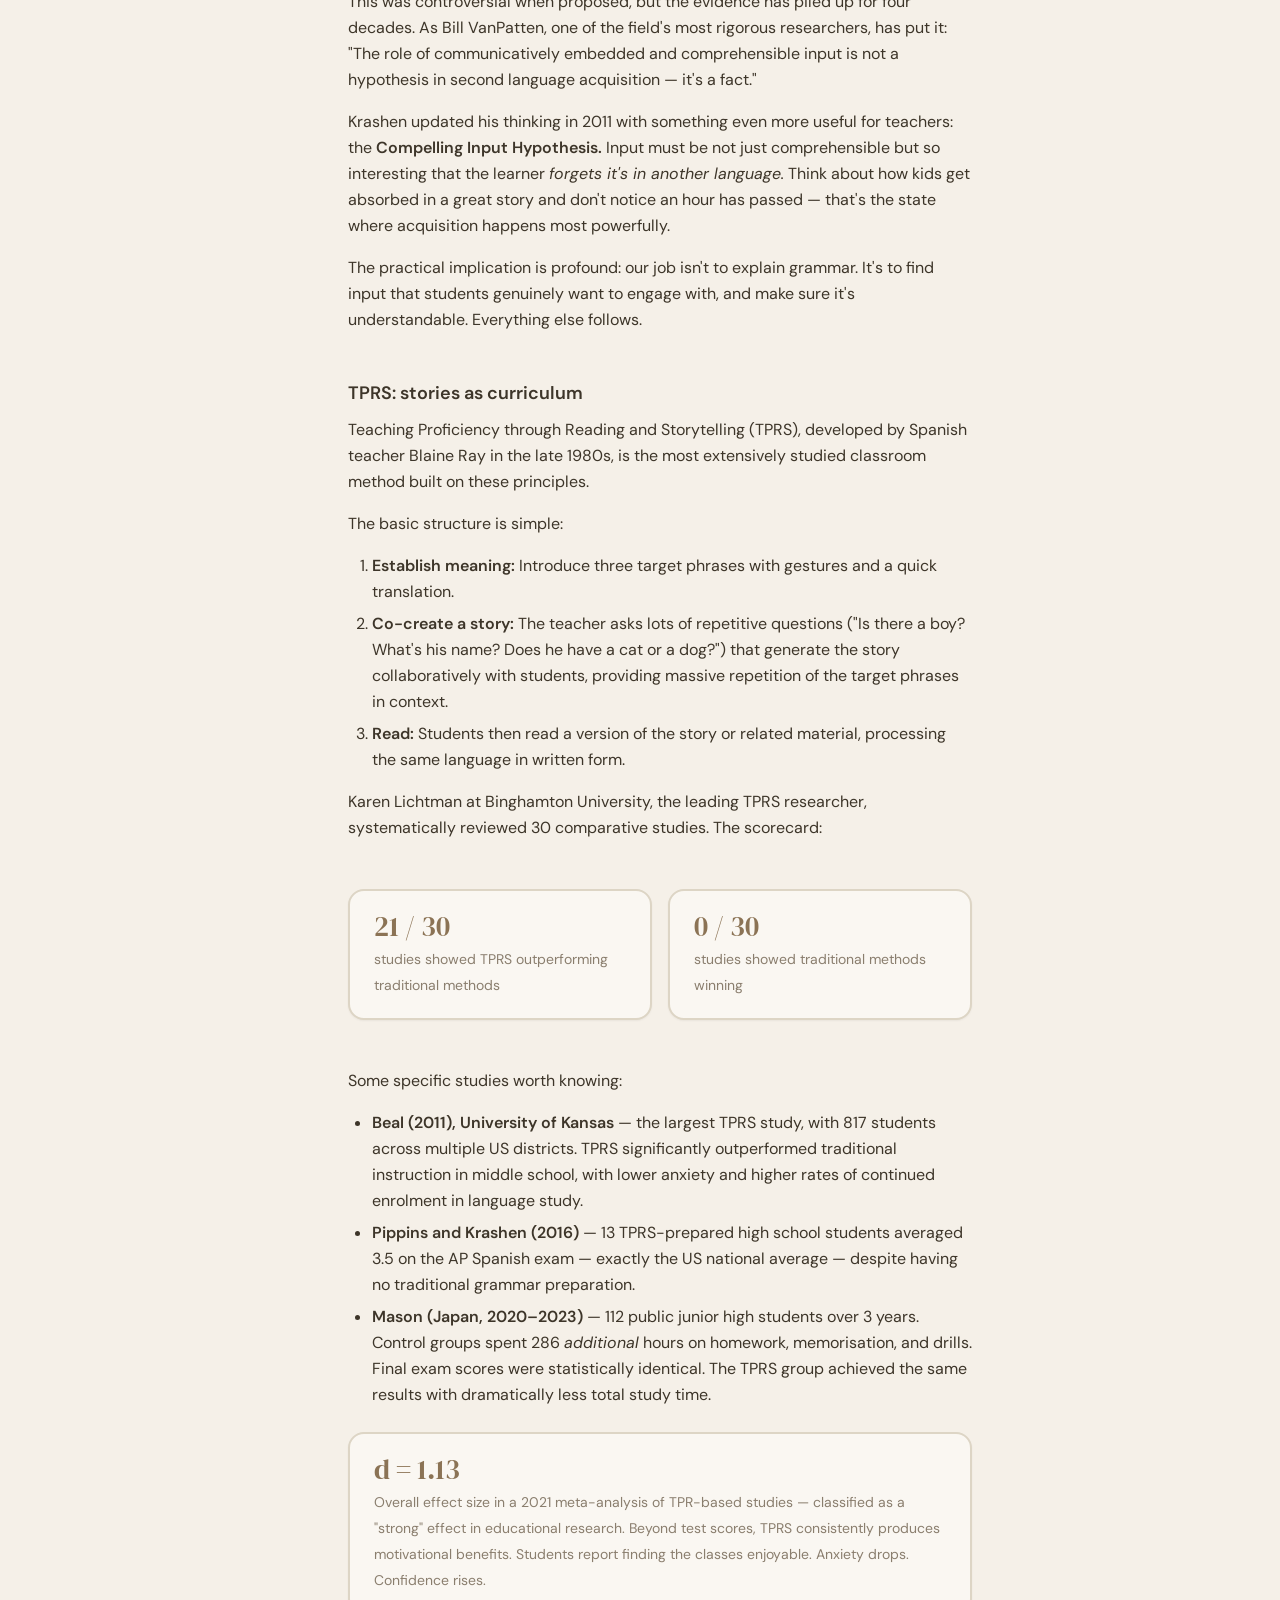
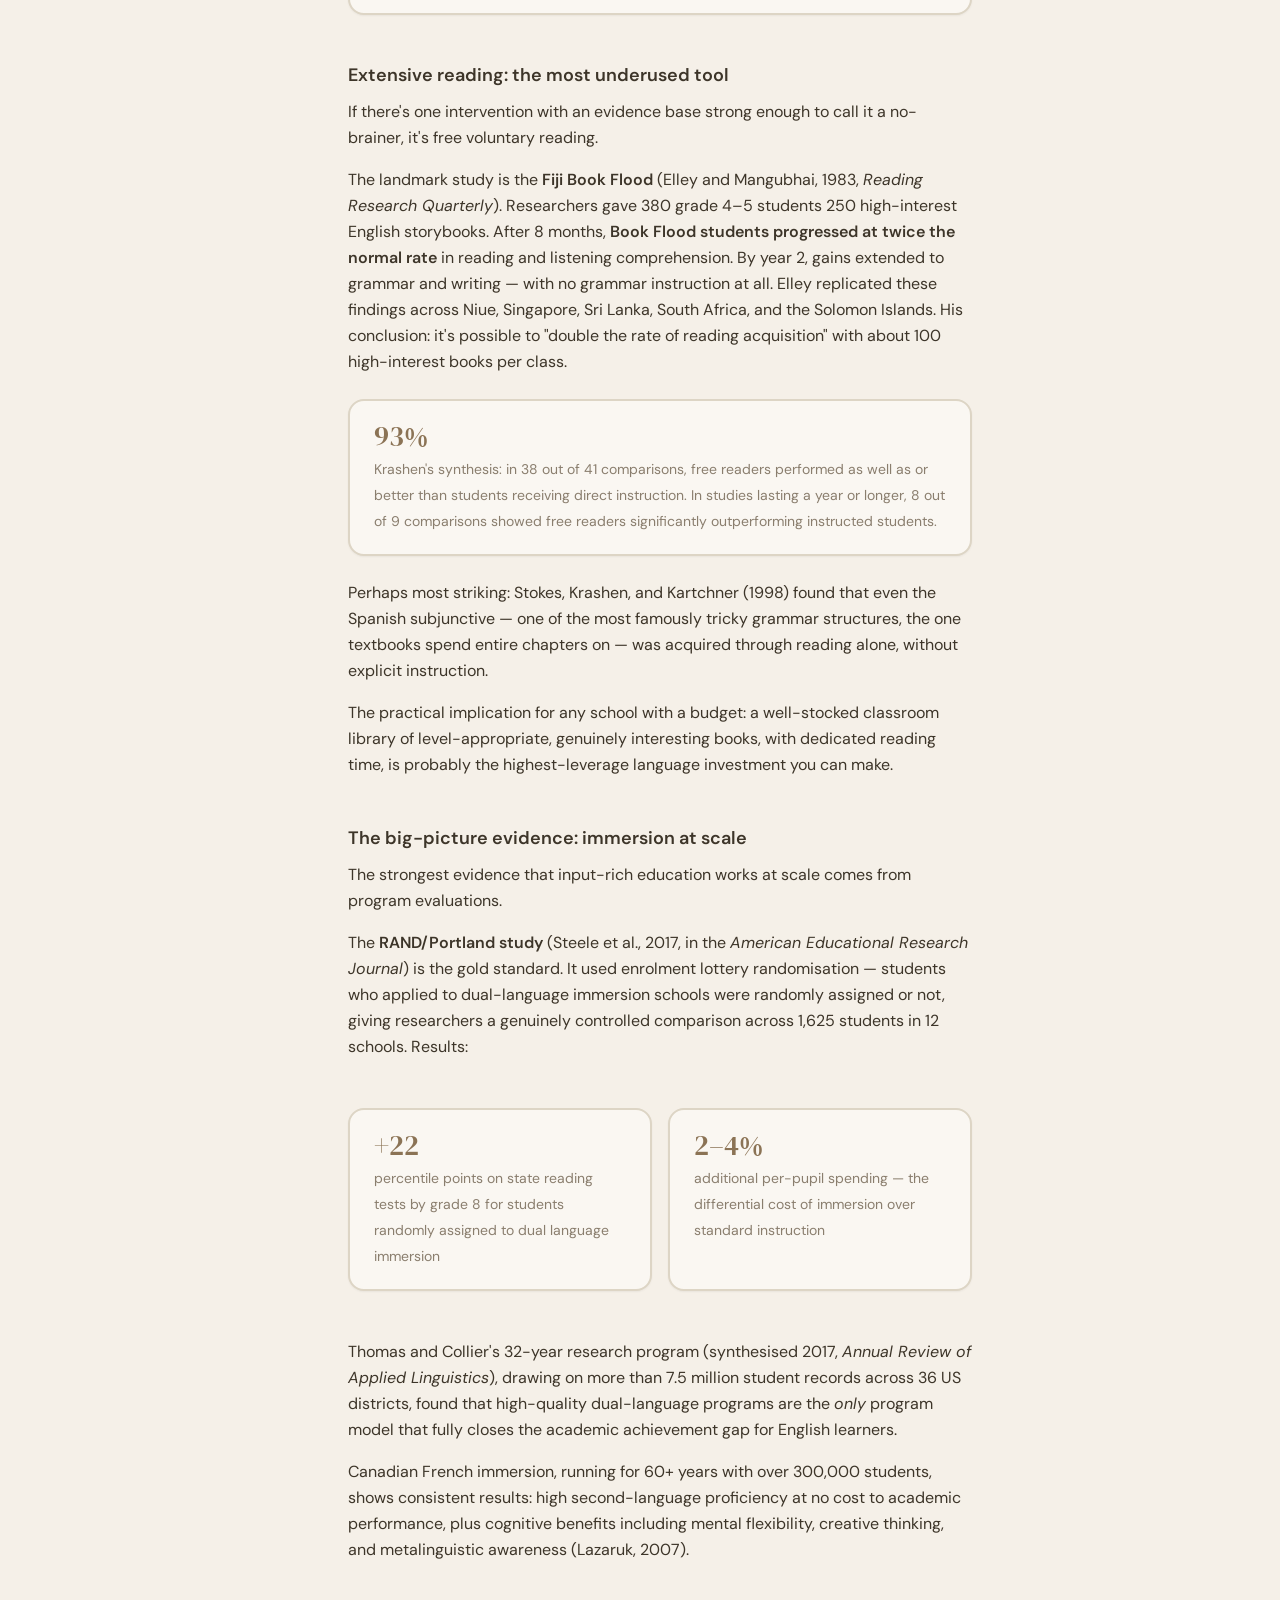
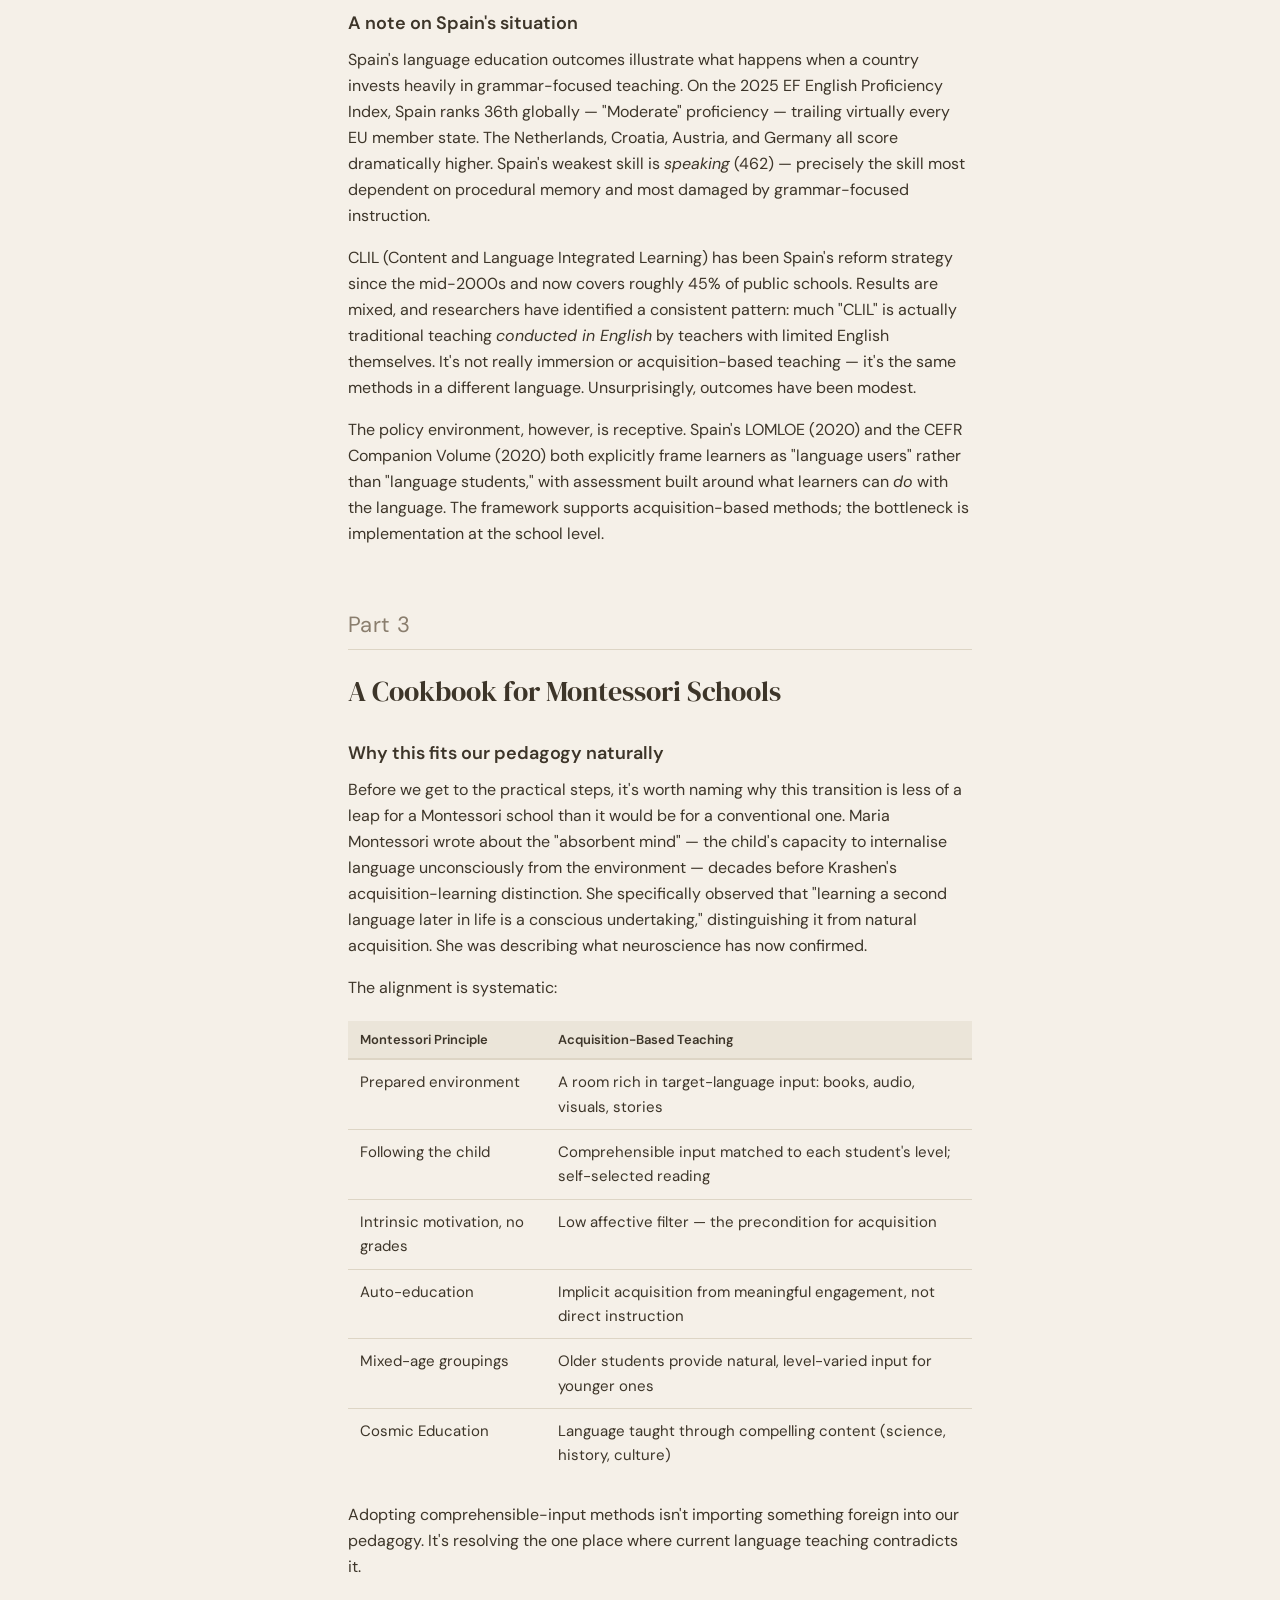
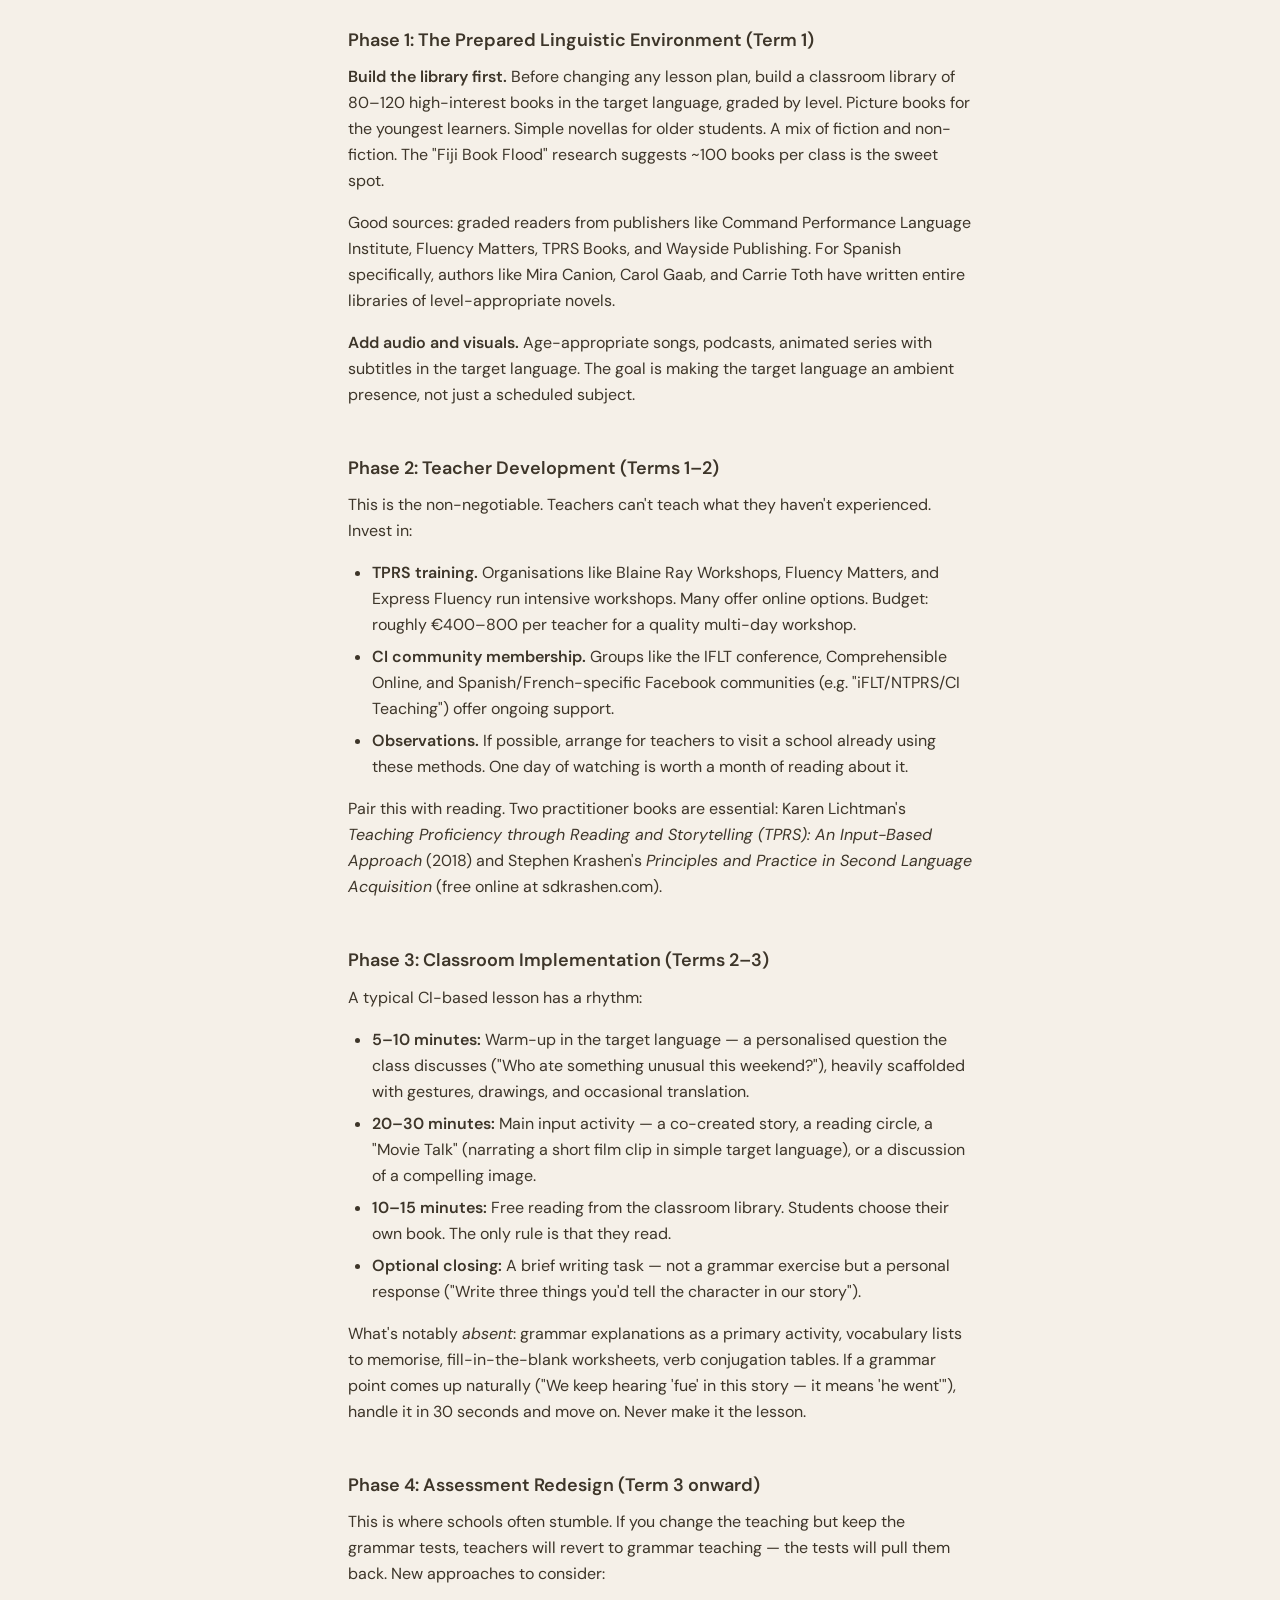
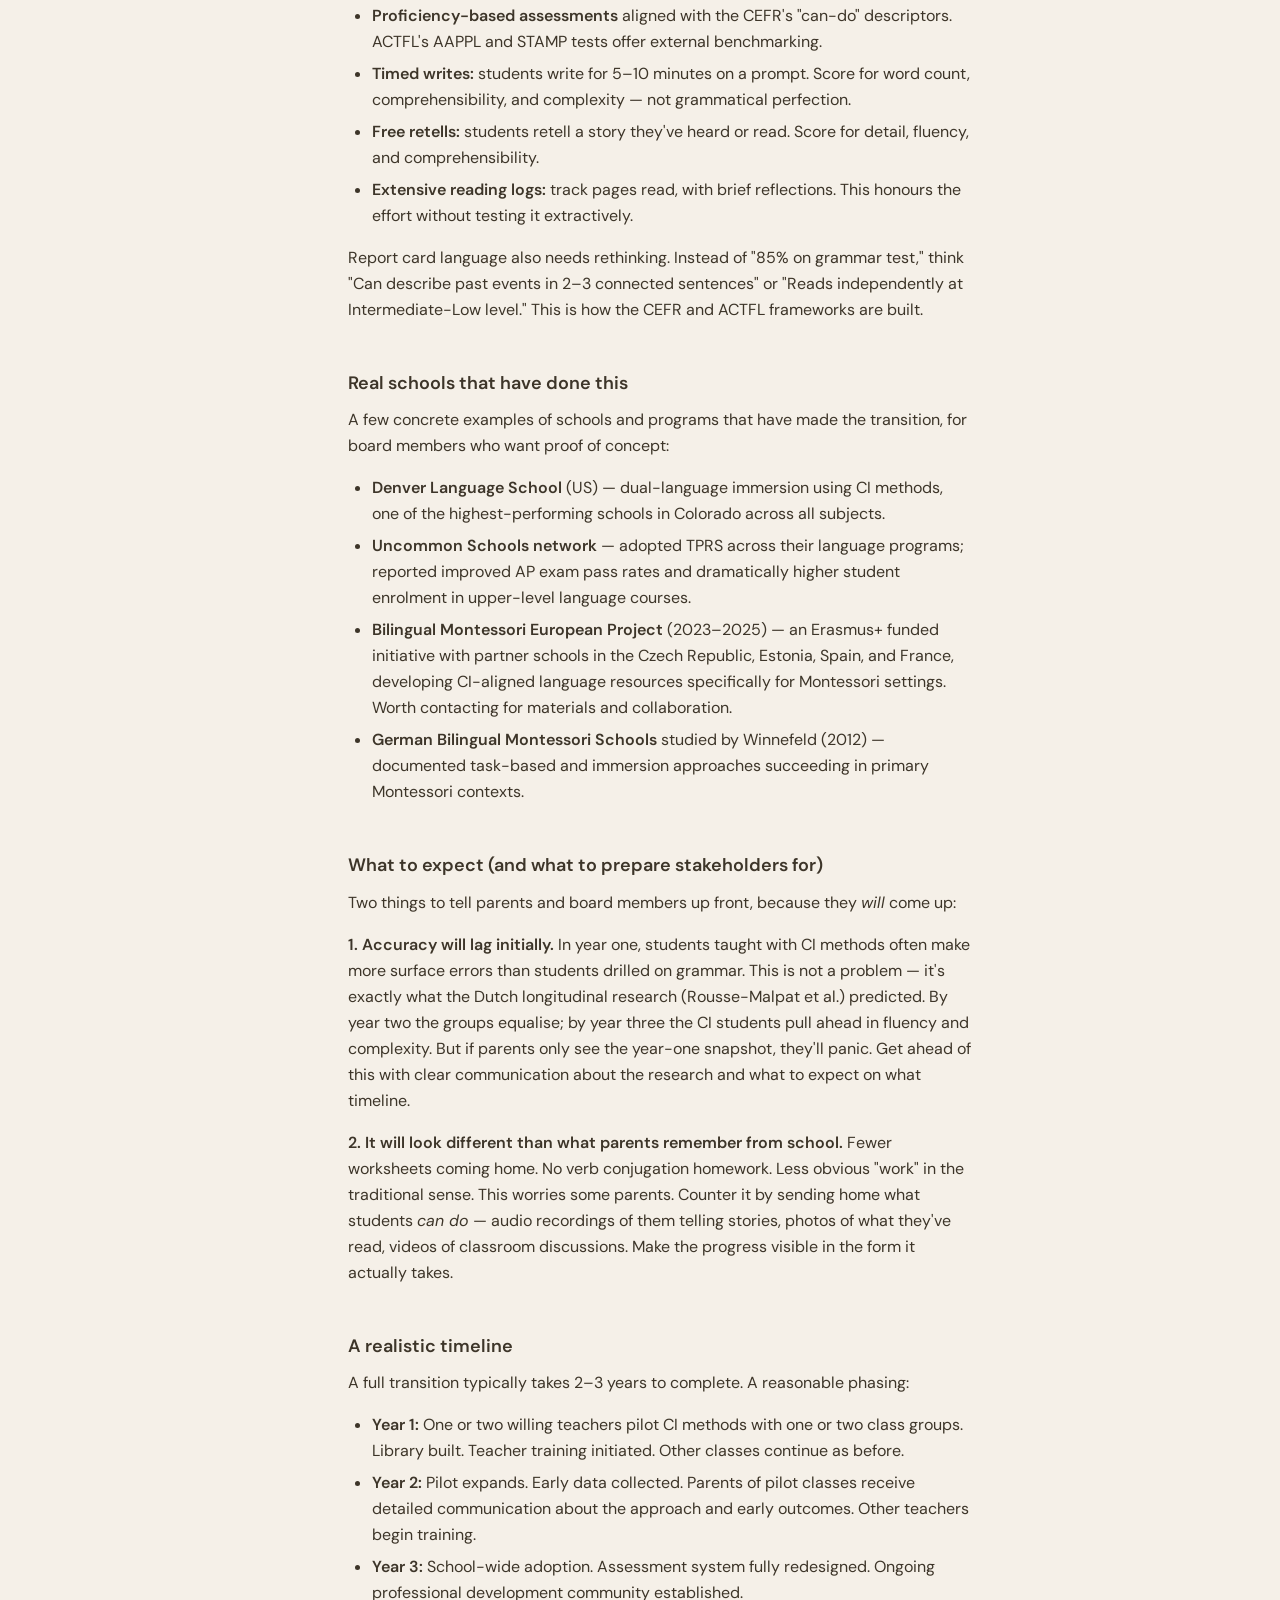
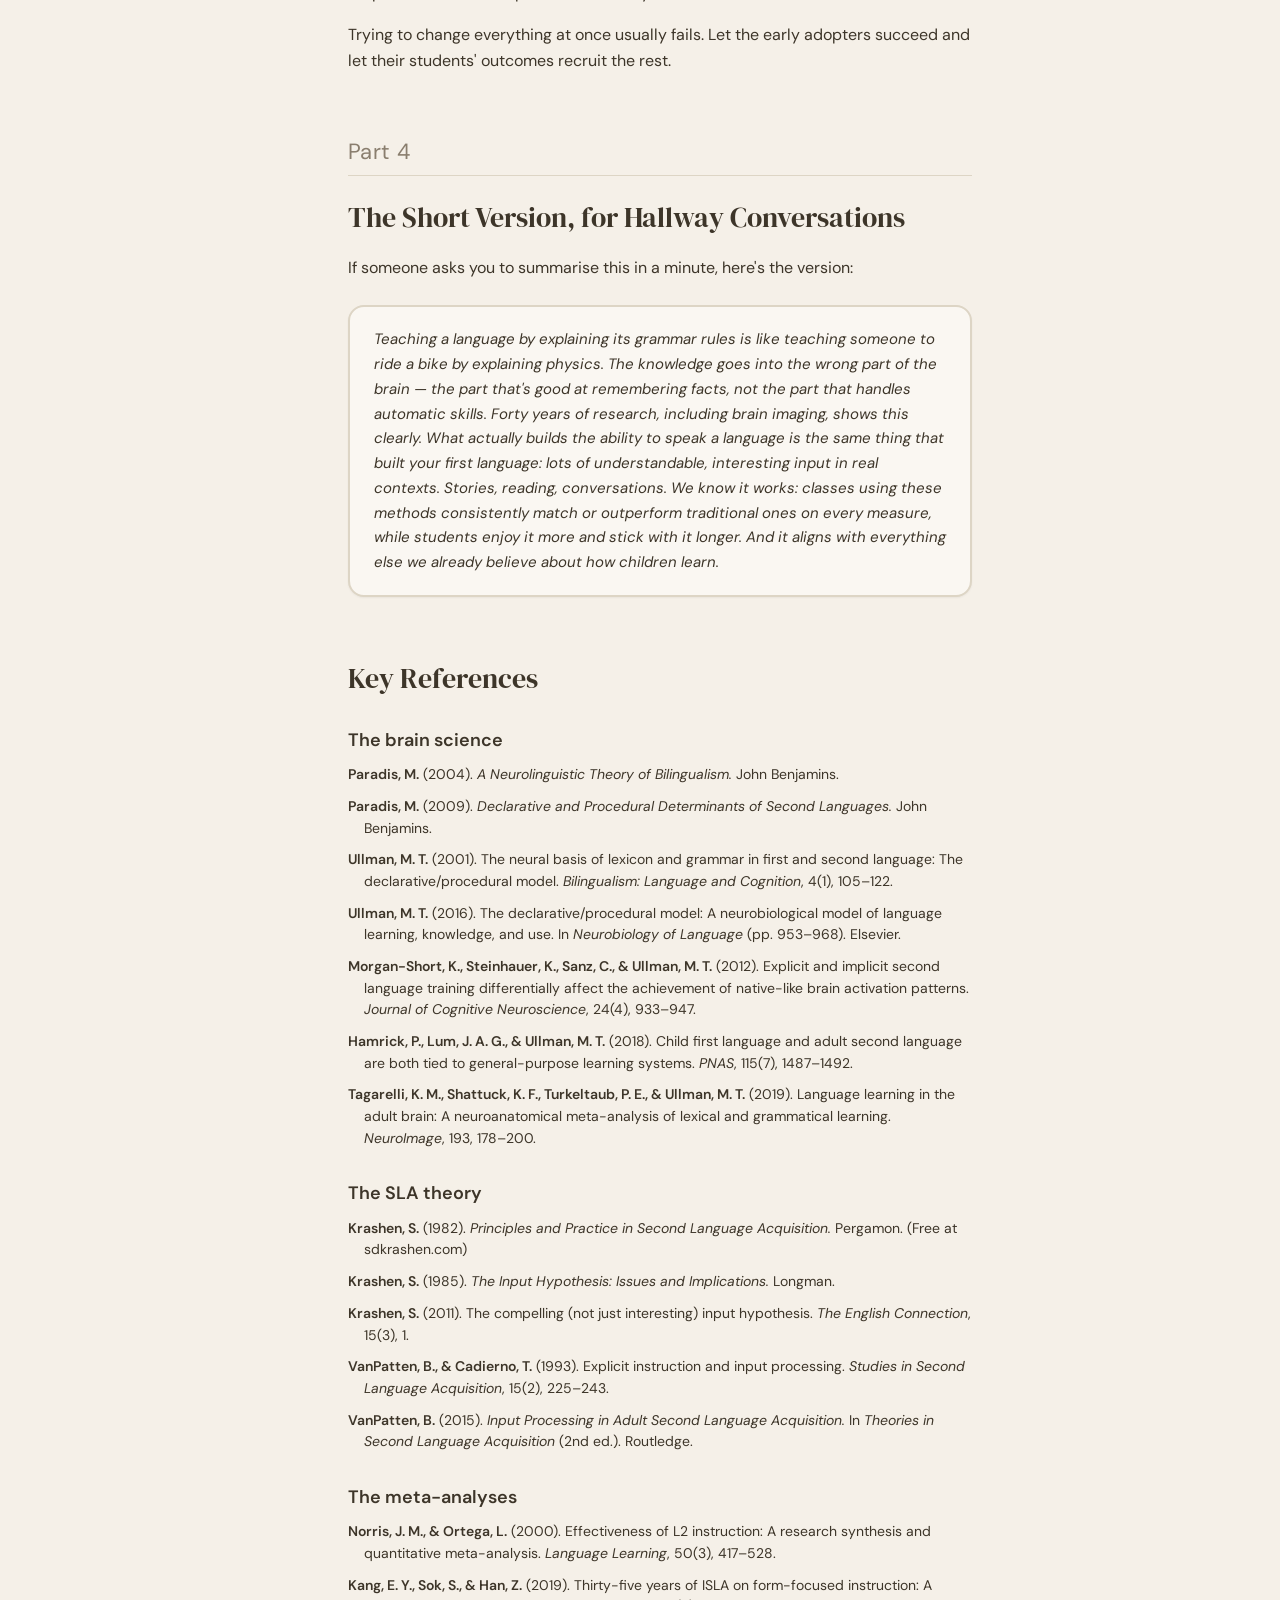
==== commit 349b854c: "Align header width with article column Co-Authored-By: Claude Sonnet 4.6 <noreply@anthropic.com>" ====
--- a/index.html
+++ b/index.html
@@ -14,10 +14,12 @@
 <body>
 
 <header class="site-header">
-  <img src="images/logo-imagine-montessori-school.png" alt="Imagine Montessori School">
-  <div class="site-header-text">
-    <h1>Your Students Are Learning. Just Not to Speak.</h1>
-    <p class="subtitle">What neurolinguistics reveals about where grammar instruction routes language knowledge — and why it can't produce fluency</p>
+  <div class="site-header-inner">
+    <img src="images/logo-imagine-montessori-school.png" alt="Imagine Montessori School">
+    <div class="site-header-text">
+      <h1>Your Students Are Learning. Just Not to Speak.</h1>
+      <p class="subtitle">What neurolinguistics reveals about where grammar instruction routes language knowledge — and why it can't produce fluency</p>
+    </div>
   </div>
 </header>
 
--- a/style.css
+++ b/style.css
@@ -31,12 +31,17 @@
 
 /* ── Site header ───────────────────────────────────────────────────────────── */
 .site-header {
+  border-bottom: 1px solid var(--border);
+}
+
+.site-header-inner {
+  max-width: 72rem;
+  margin: 0 auto;
+  padding: 3rem 1rem 2.5rem calc(220px + 3rem + 1rem); /* align with article column */
   display: flex;
   flex-direction: row;
   align-items: center;
   gap: 2rem;
-  padding: 3rem 2rem 2.5rem;
-  border-bottom: 1px solid var(--border);
 }
 
 .site-header img {
@@ -306,6 +311,10 @@
     display: none;
   }
 
+  .site-header-inner {
+    padding-left: 1rem;
+  }
+
   article {
     padding: 1.5rem 1rem 3rem;
   }
@@ -421,4 +430,4 @@
   to   { opacity: 1; transform: translateY(0); }
 }
 
-.site-header { animation: fade-in 0.4s ease both; }
+.site-header-inner { animation: fade-in 0.4s ease both; }
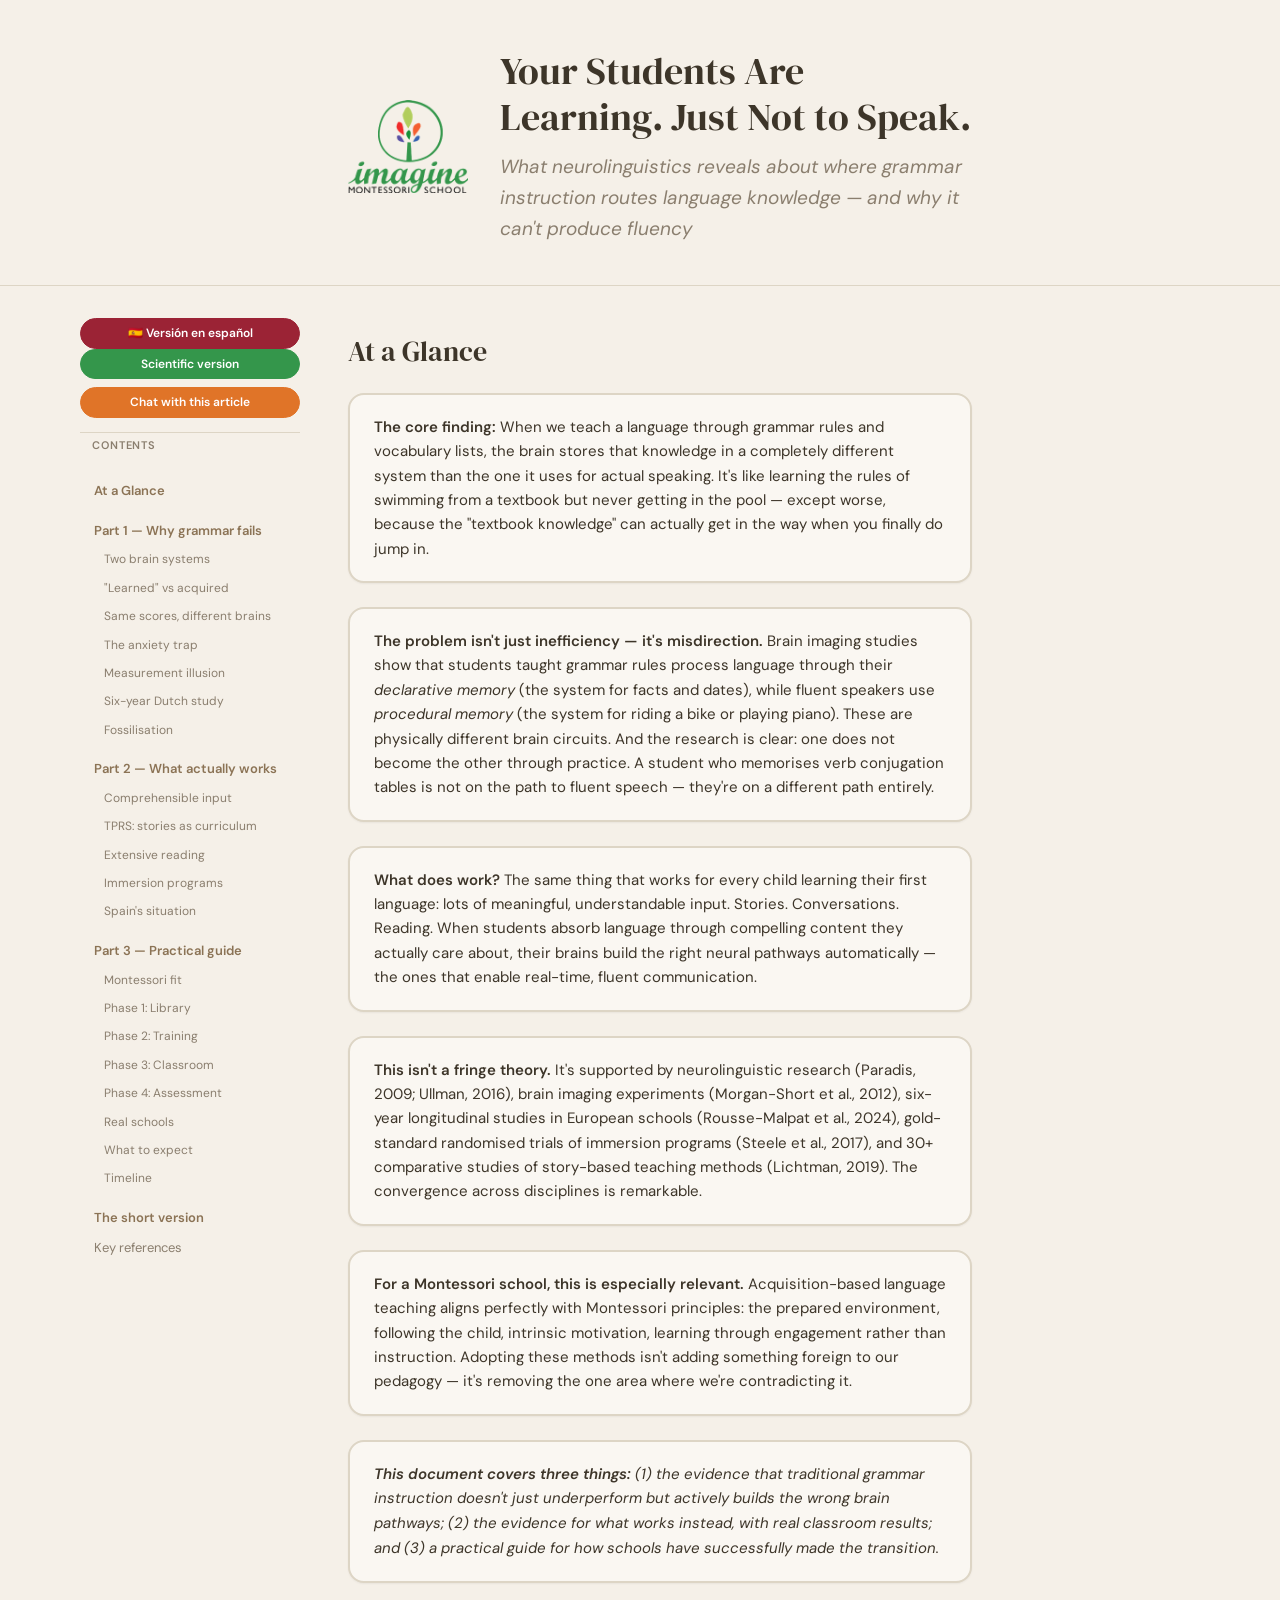
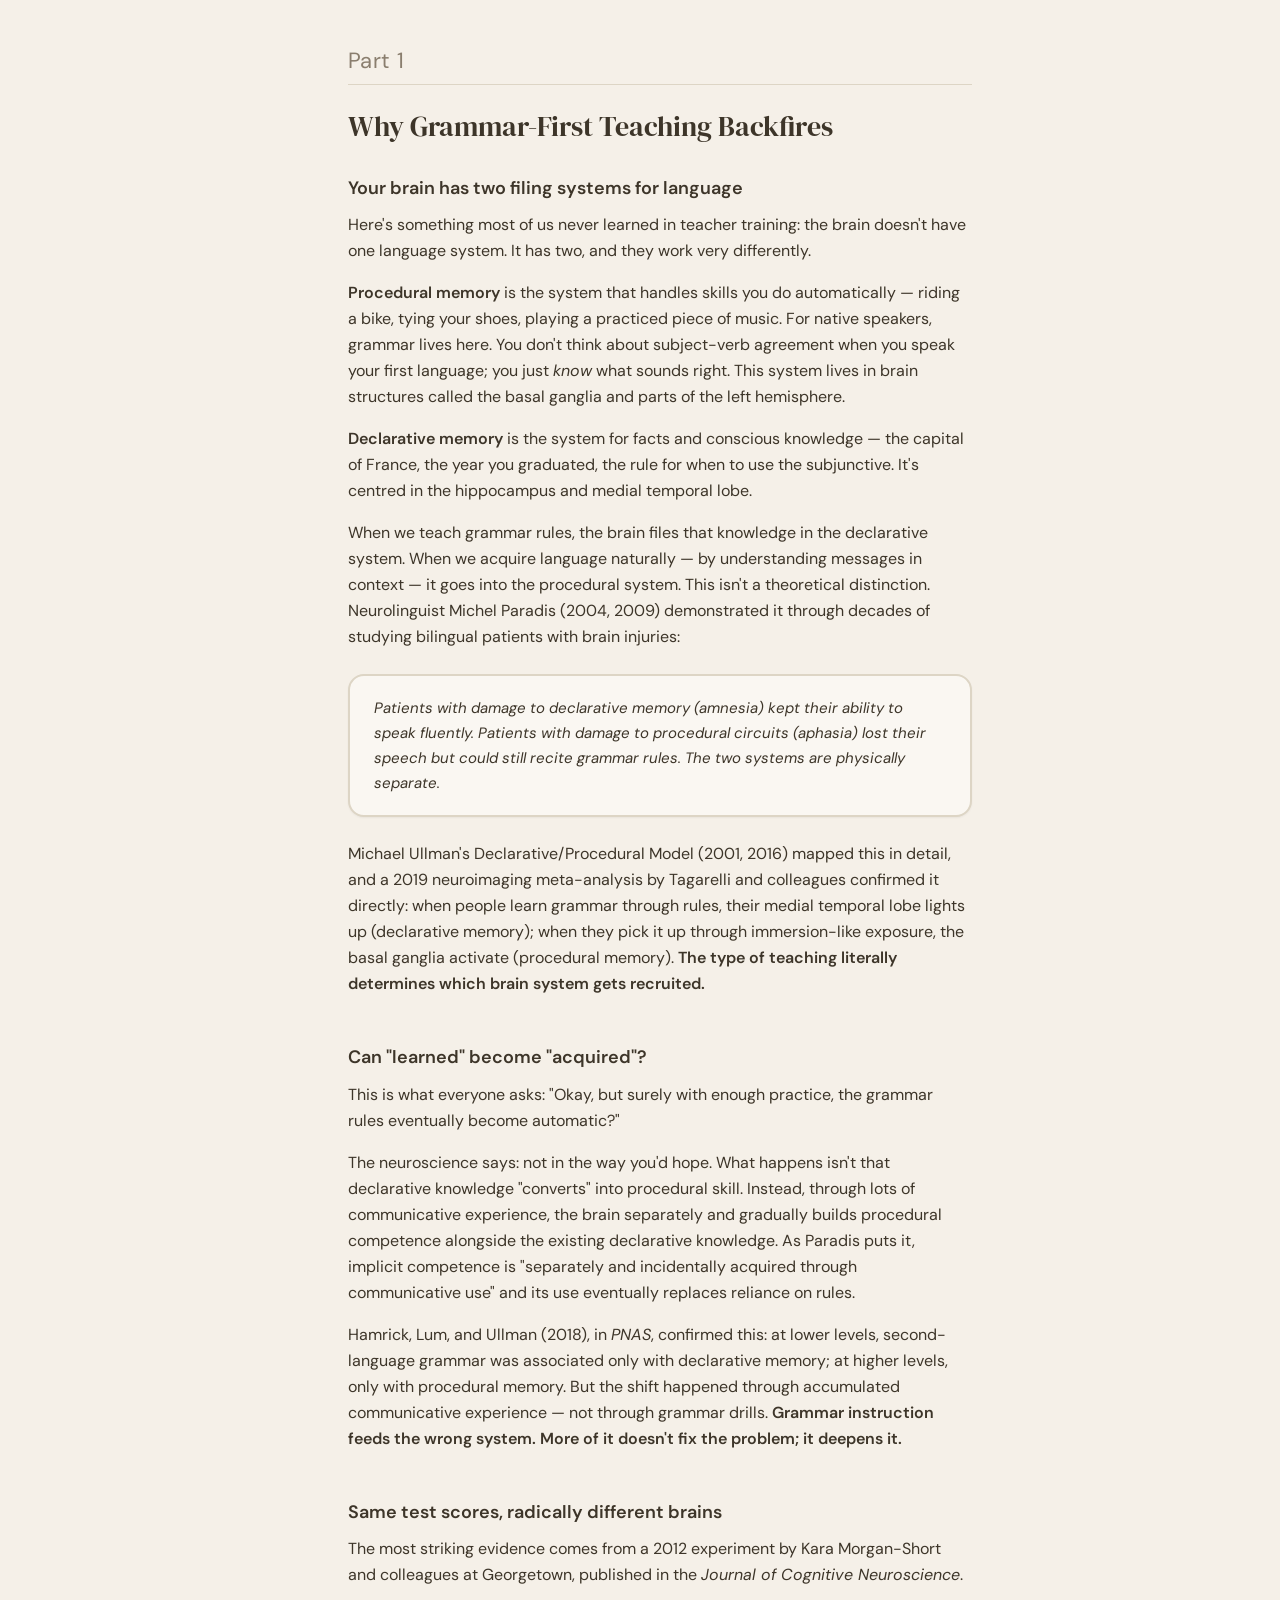
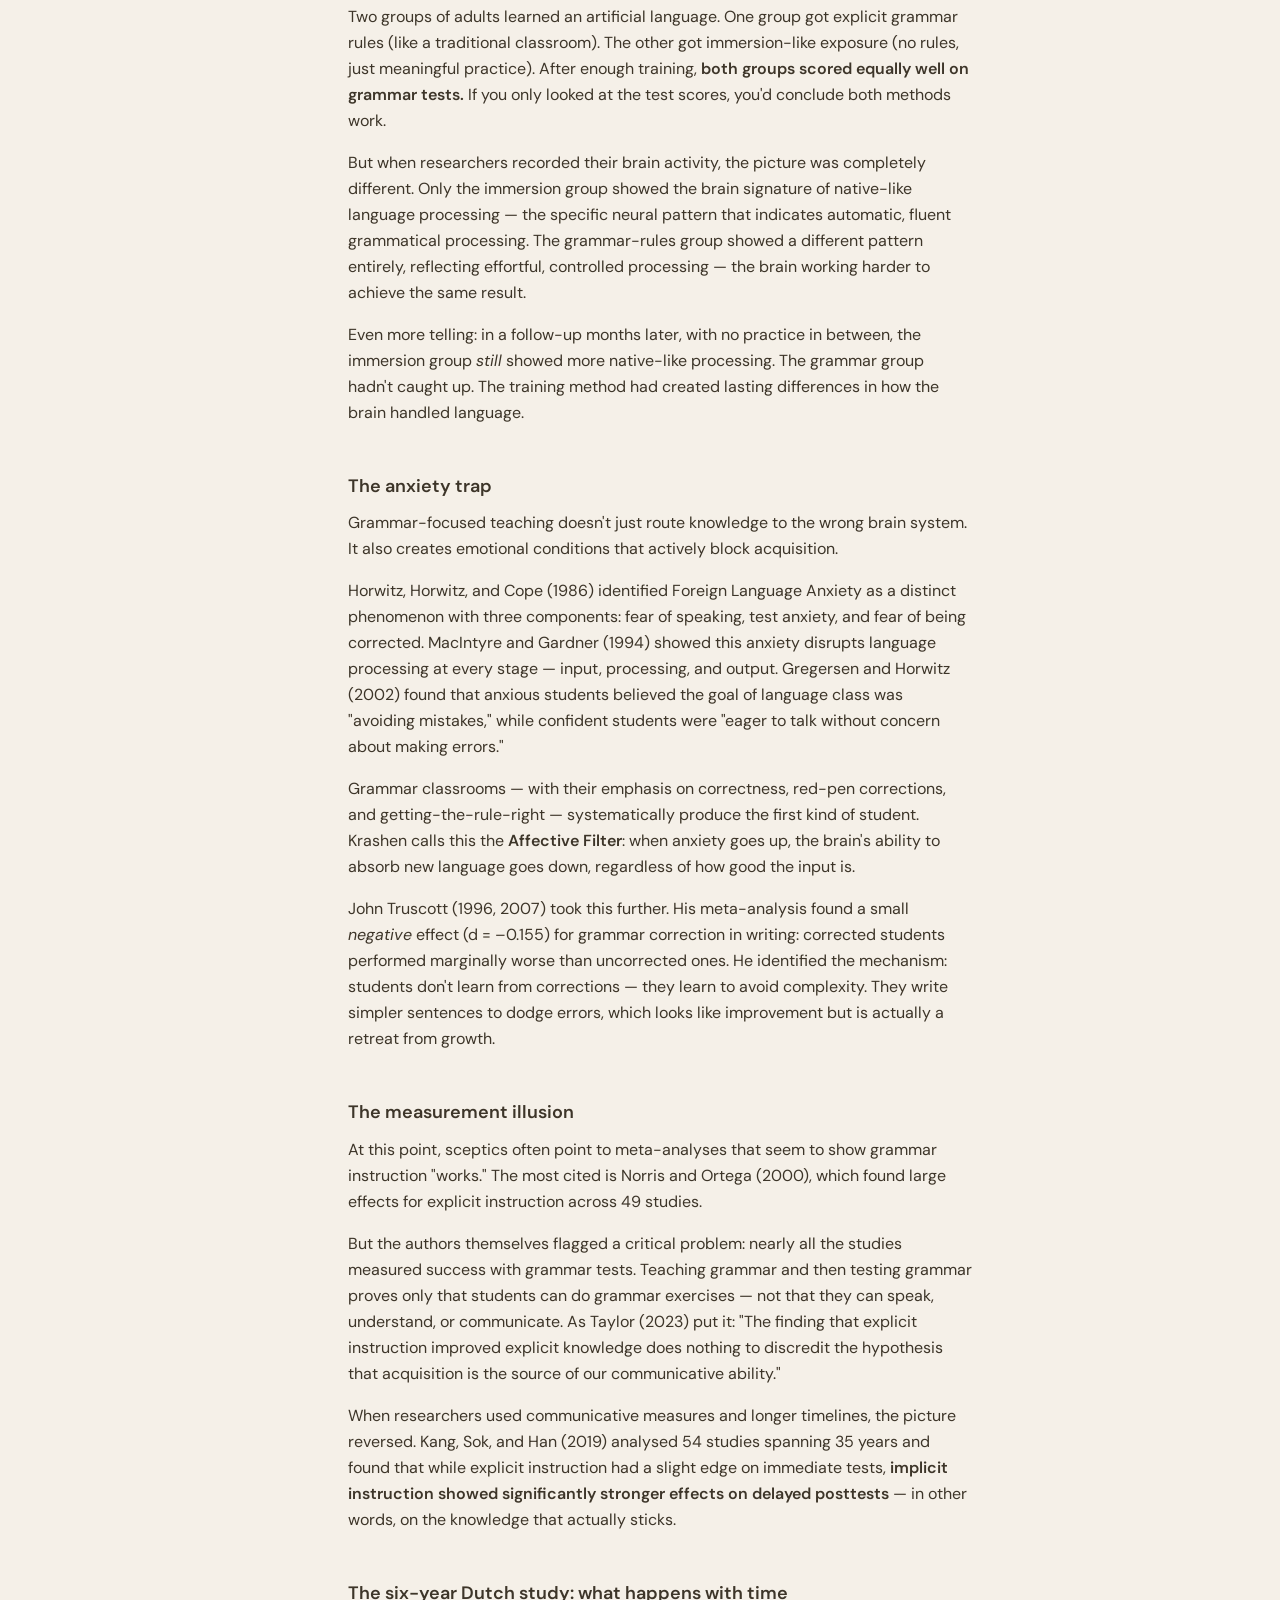
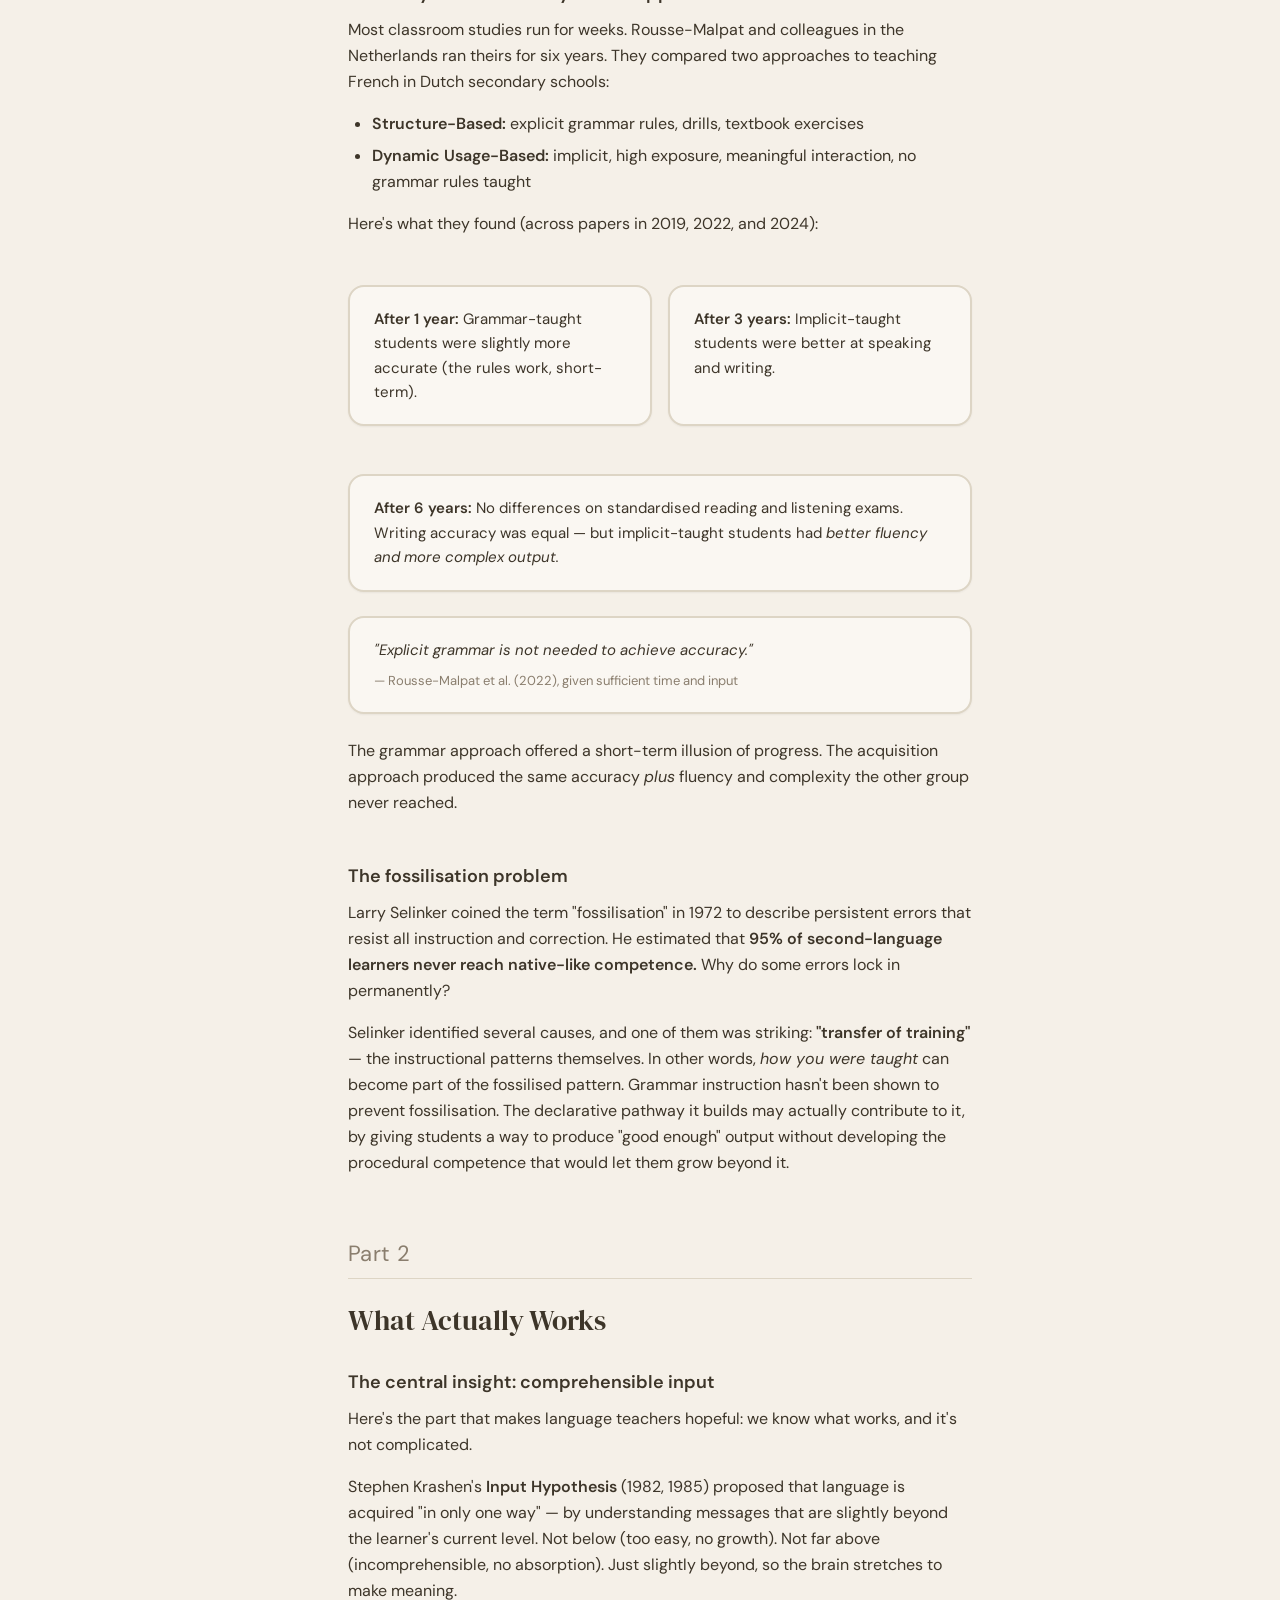
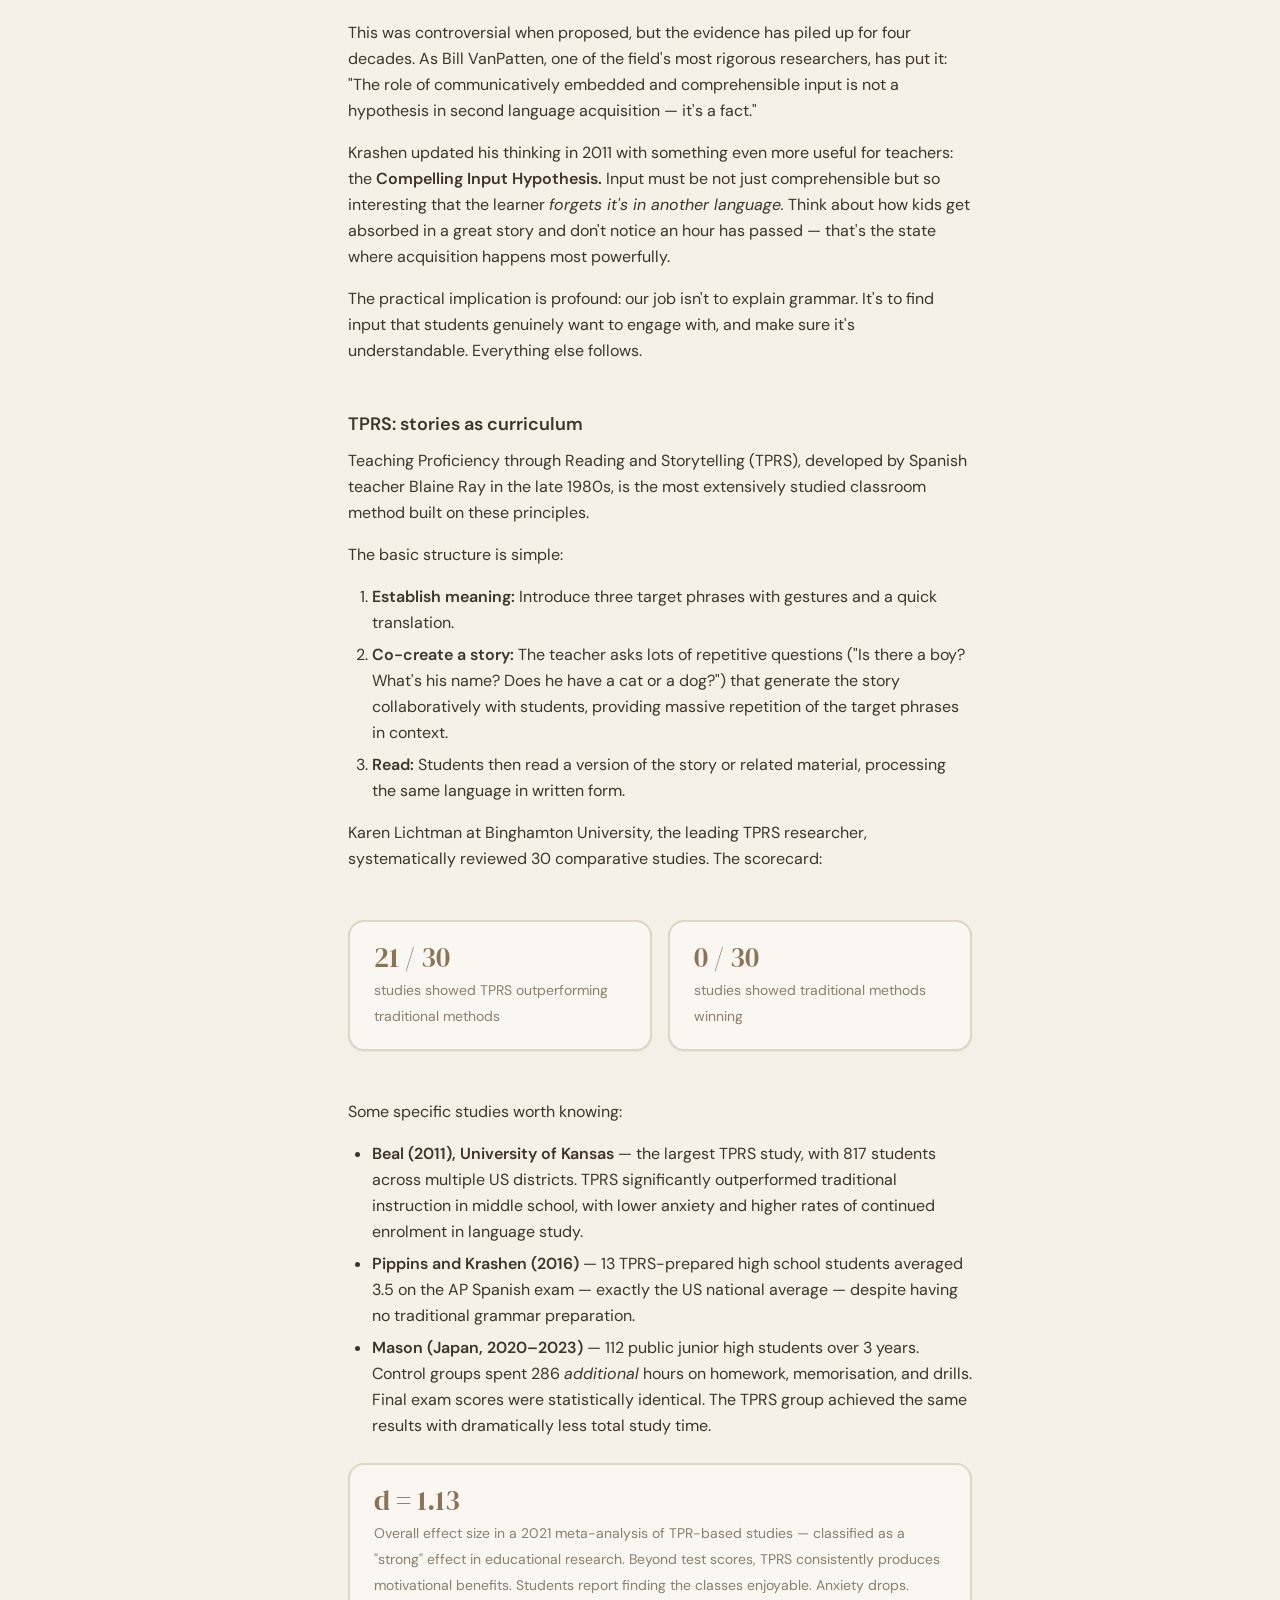
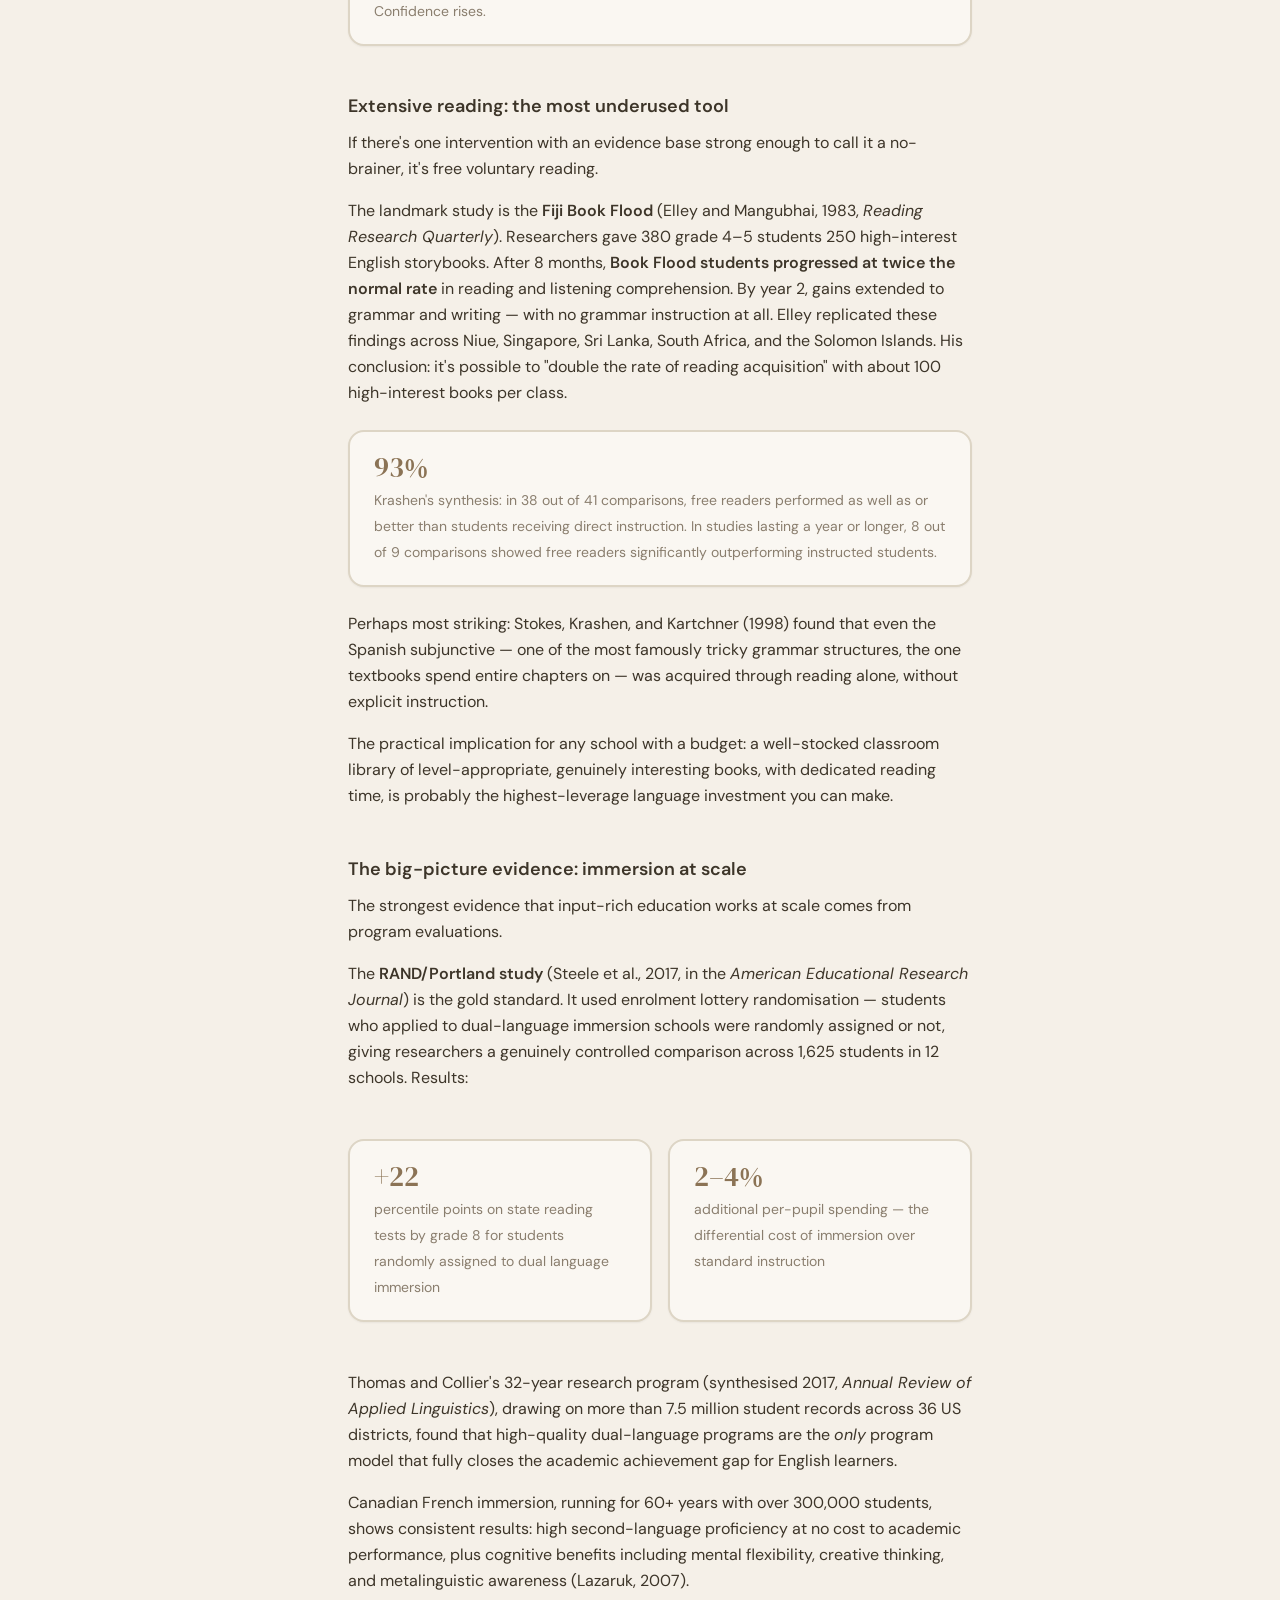
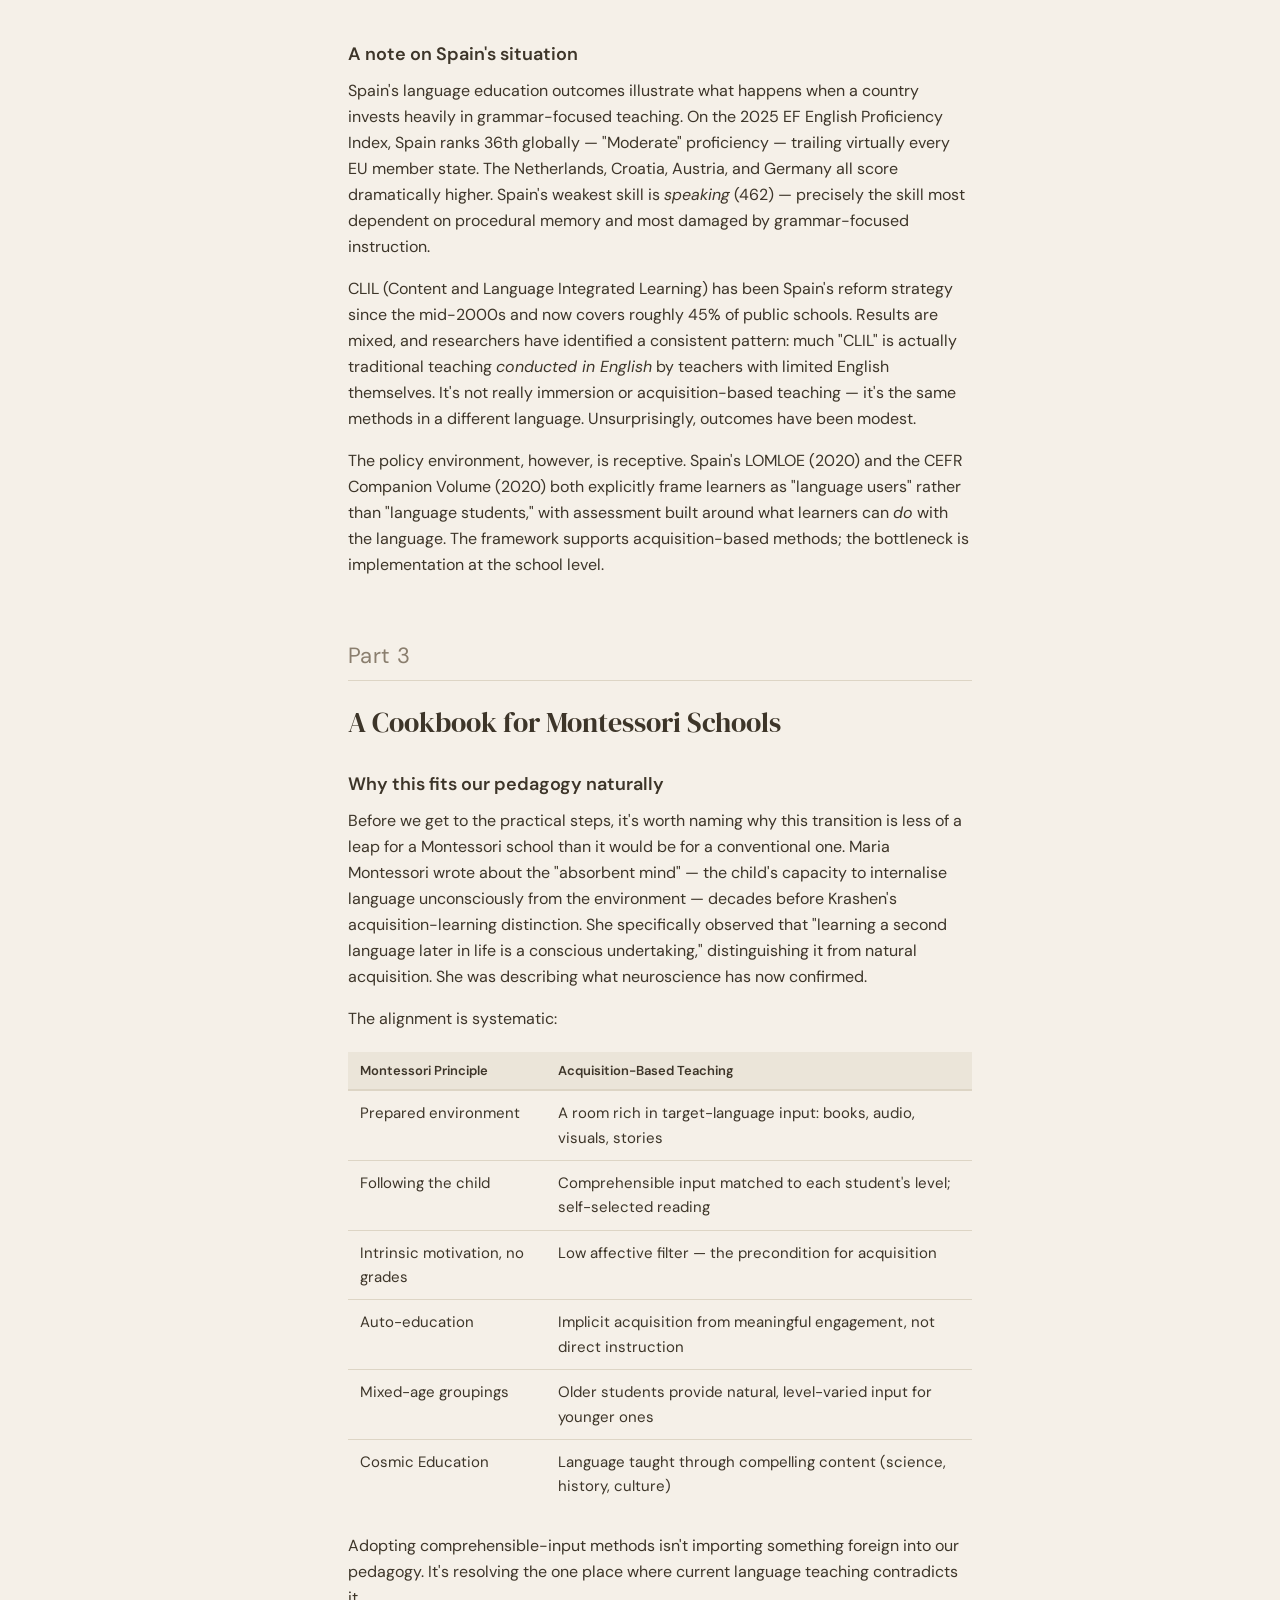
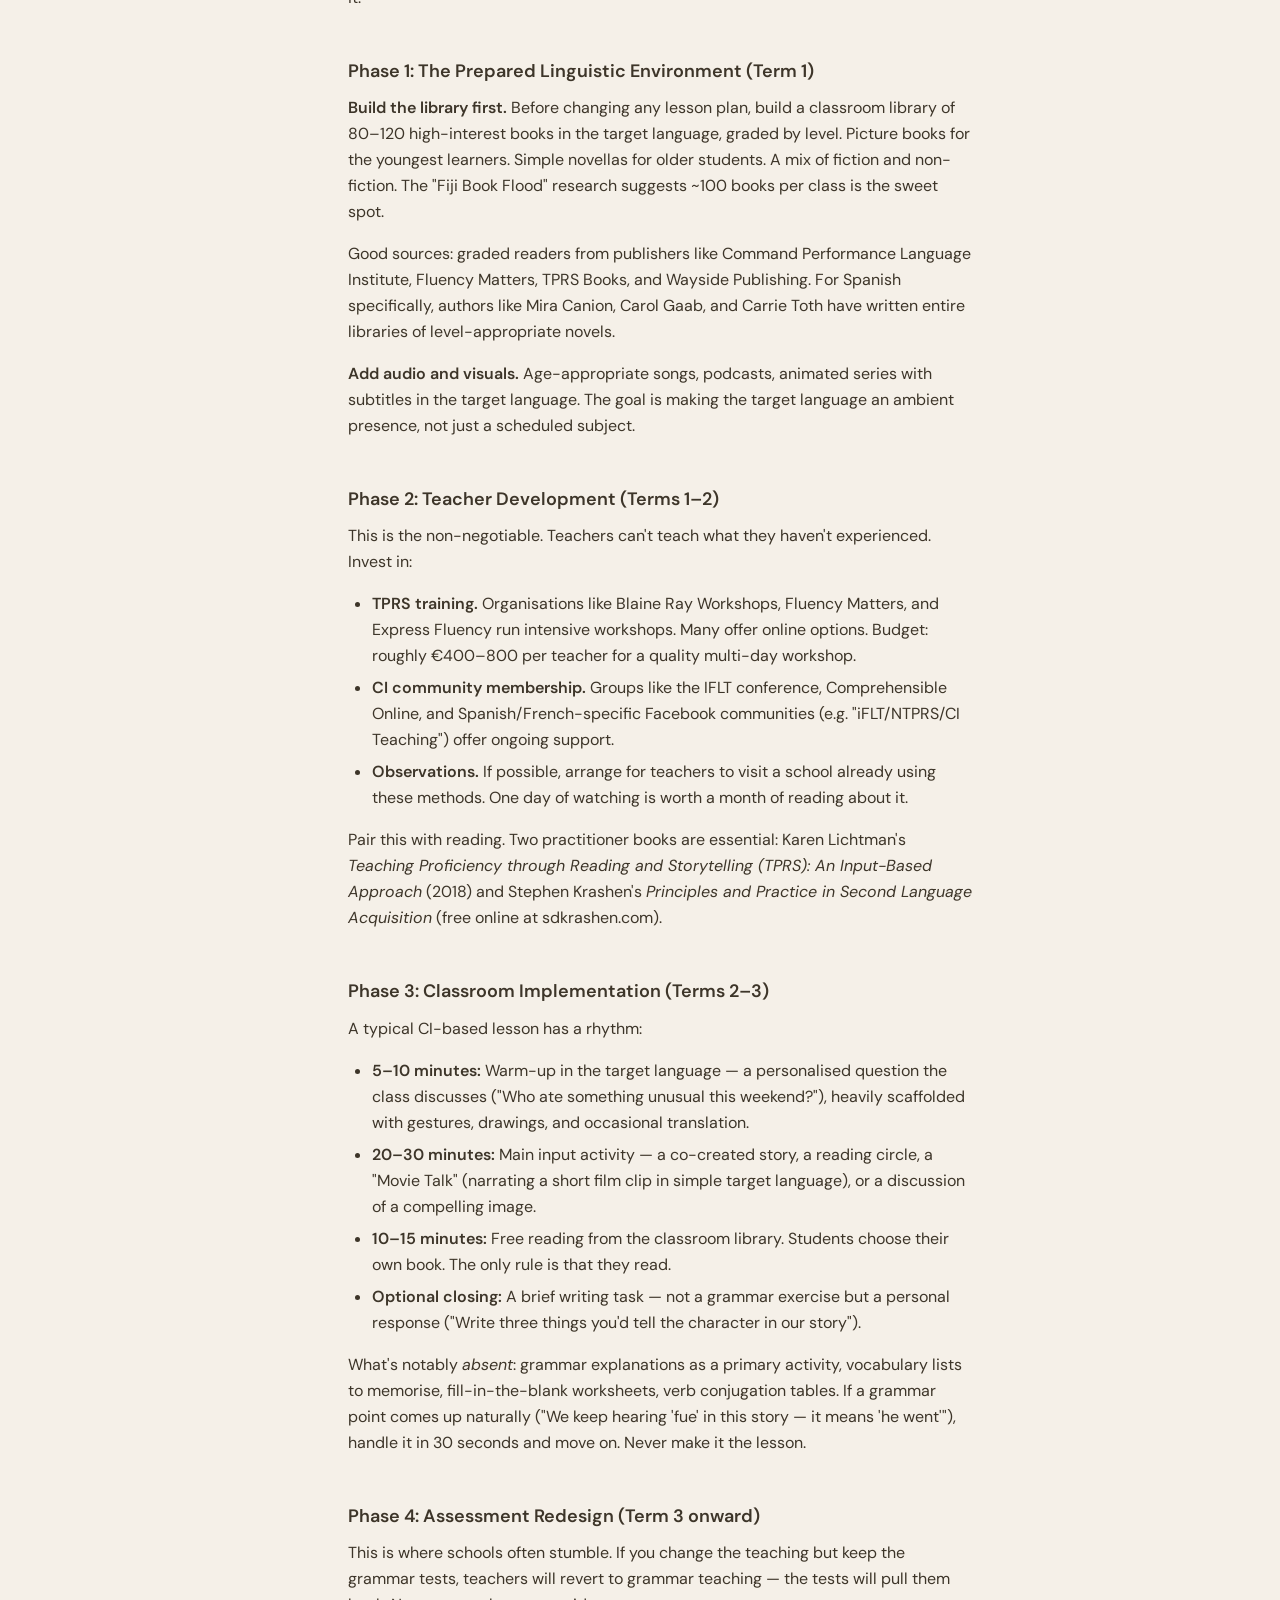
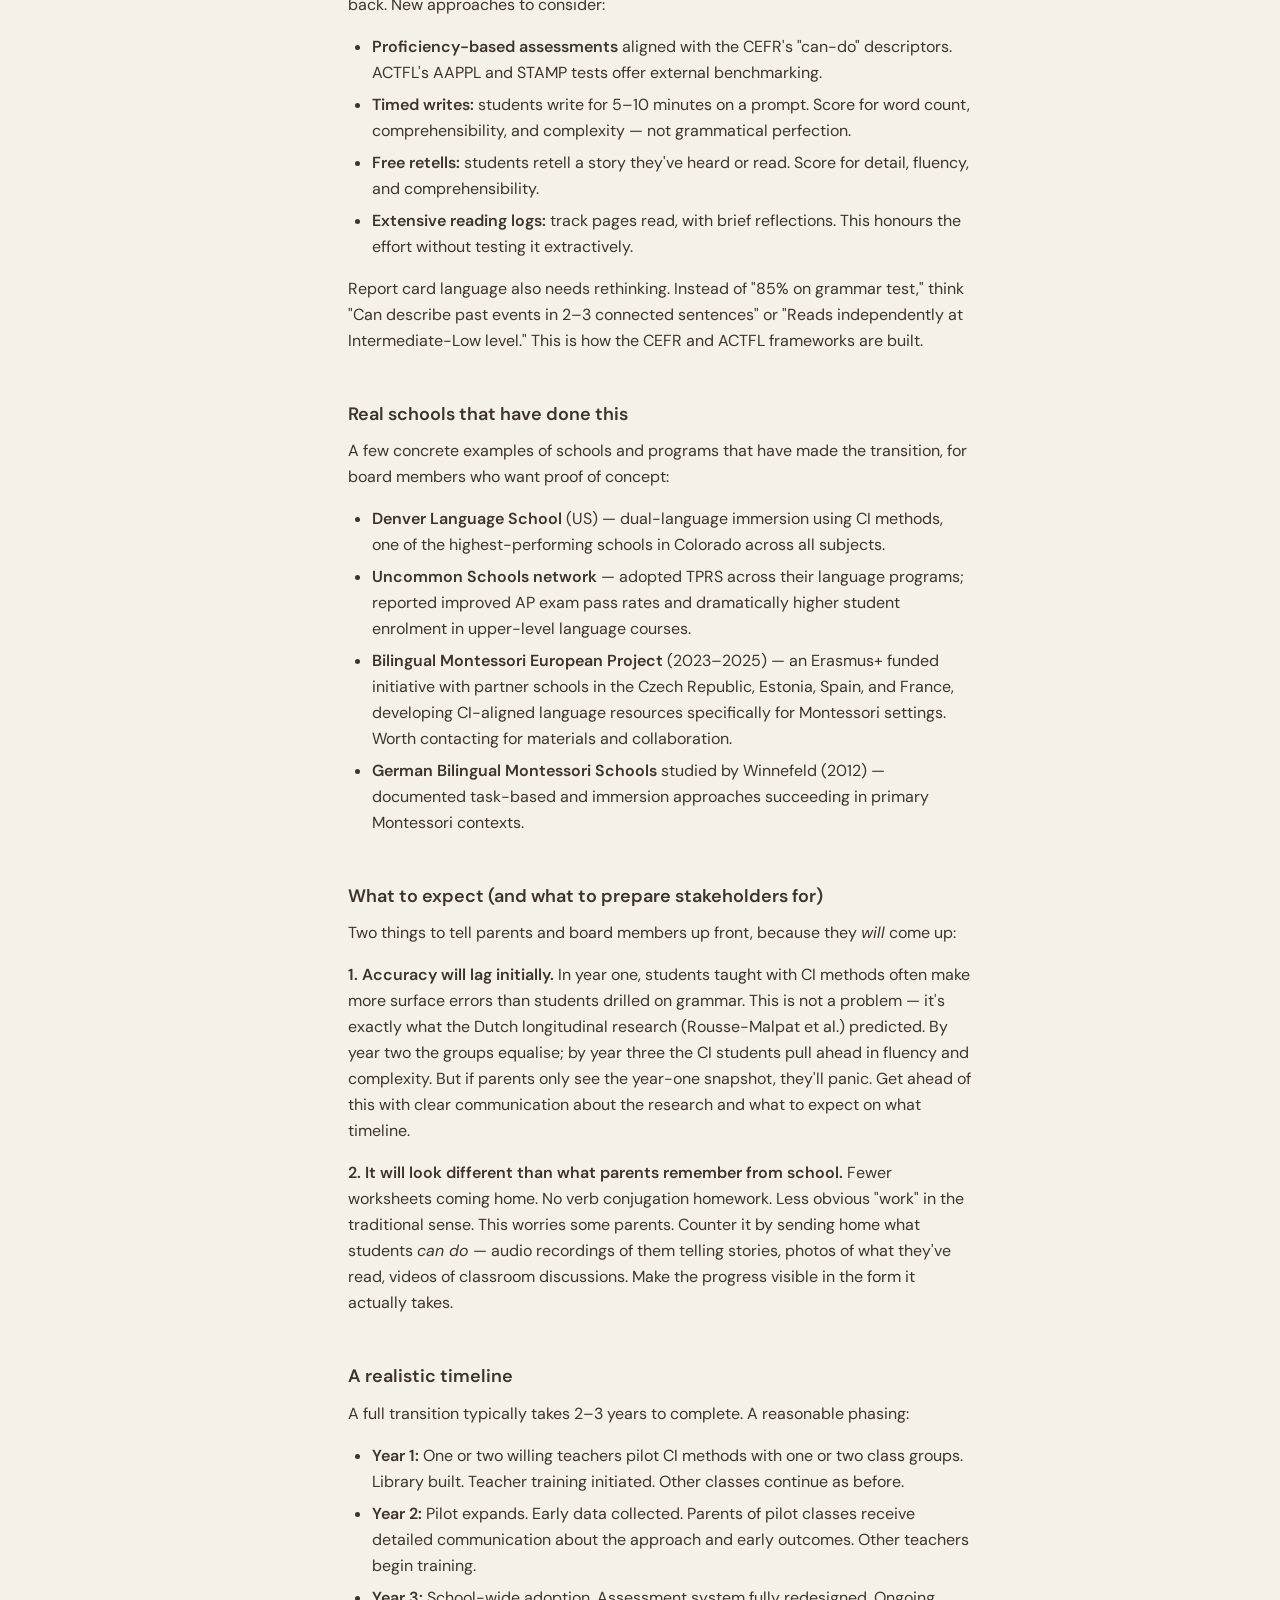
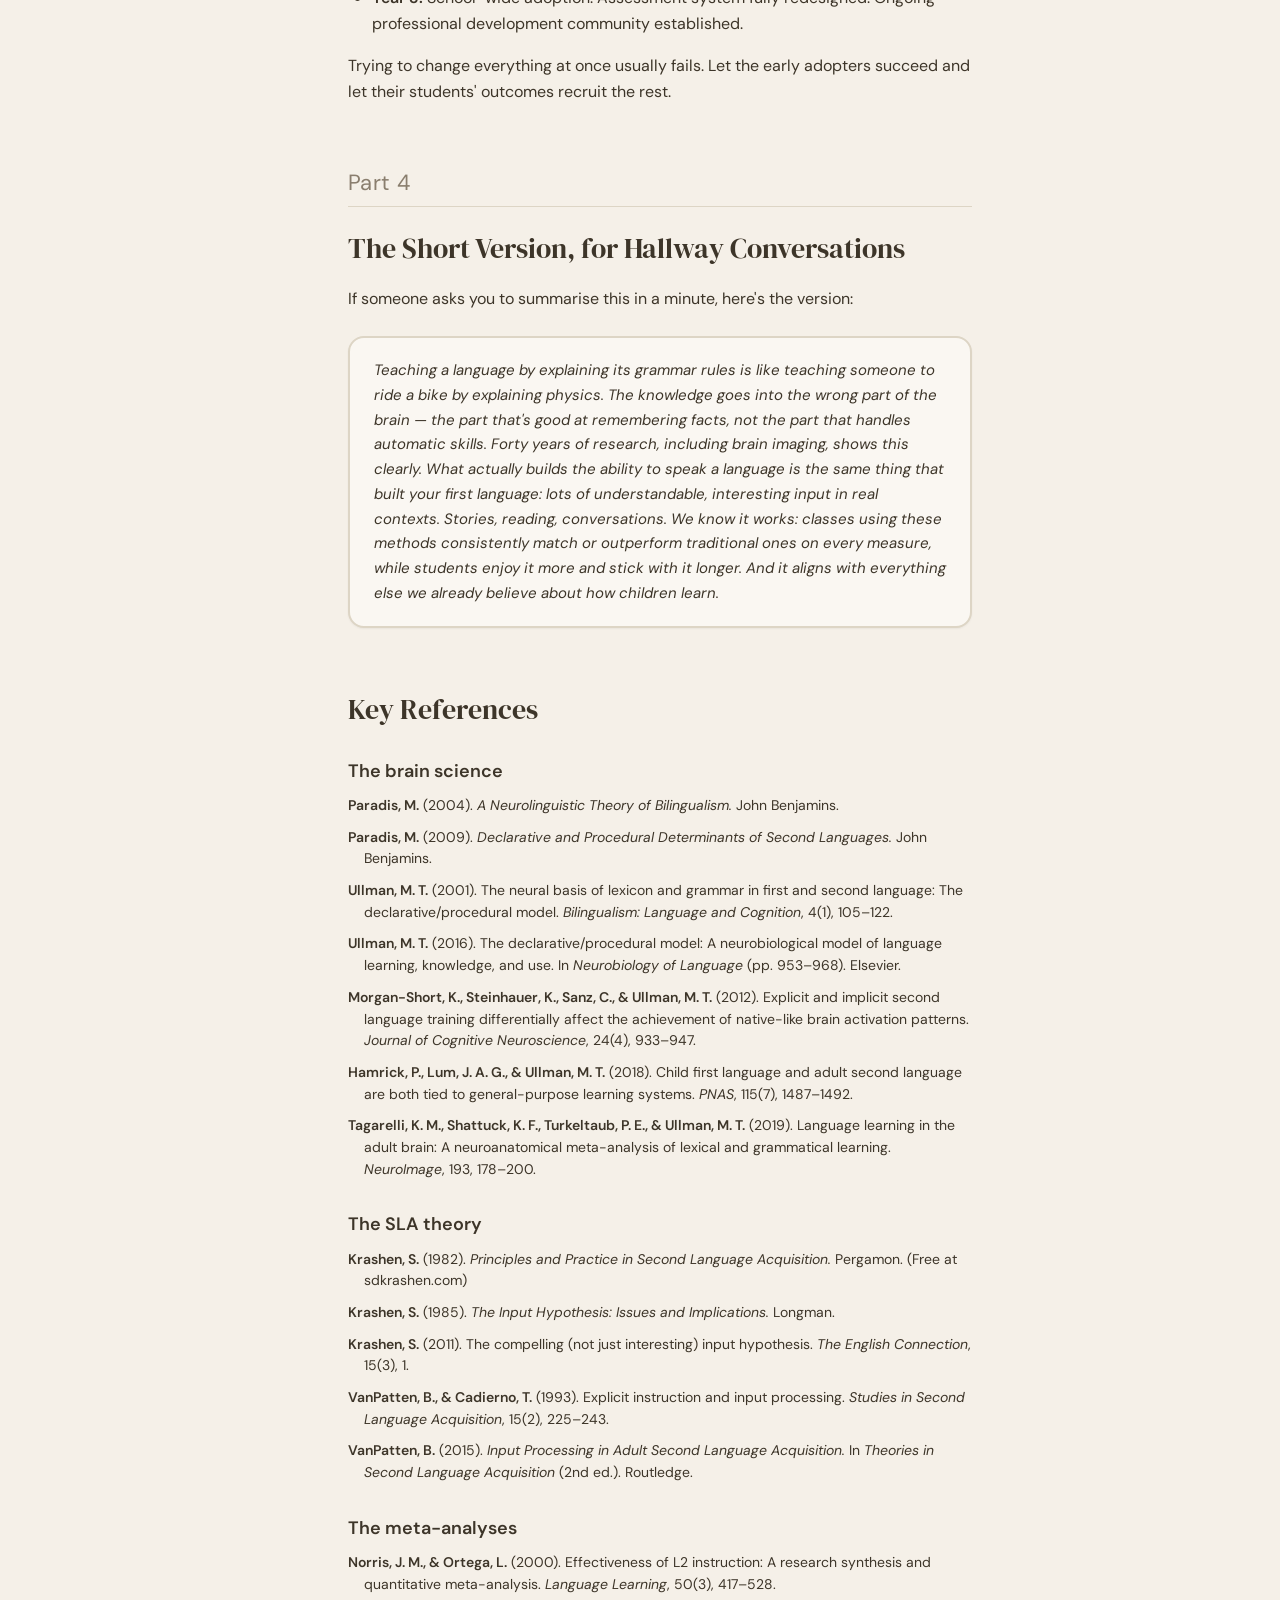
==== commit befdb3c9: "Align header edges with TOC left and article right via mirrored flex layout Co-Authored-By: Claude S" ====
--- a/index.html
+++ b/index.html
@@ -15,10 +15,13 @@
 
 <header class="site-header">
   <div class="site-header-inner">
-    <img src="images/logo-imagine-montessori-school.png" alt="Imagine Montessori School">
-    <div class="site-header-text">
-      <h1>Your Students Are Learning. Just Not to Speak.</h1>
-      <p class="subtitle">What neurolinguistics reveals about where grammar instruction routes language knowledge — and why it can't produce fluency</p>
+    <div class="site-header-spacer"></div>
+    <div class="site-header-content">
+      <img src="images/logo-imagine-montessori-school.png" alt="Imagine Montessori School">
+      <div class="site-header-text">
+        <h1>Your Students Are Learning. Just Not to Speak.</h1>
+        <p class="subtitle">What neurolinguistics reveals about where grammar instruction routes language knowledge — and why it can't produce fluency</p>
+      </div>
     </div>
   </div>
 </header>
--- a/style.css
+++ b/style.css
@@ -37,7 +37,19 @@
 .site-header-inner {
   max-width: 72rem;
   margin: 0 auto;
-  padding: 3rem 1rem 2.5rem calc(220px + 3rem + 1rem); /* align with article column */
+  padding: 3rem 1rem 2.5rem;
+  display: flex;
+  gap: 3rem; /* matches .page-body gap */
+}
+
+.site-header-spacer {
+  width: 220px; /* matches .toc width */
+  flex-shrink: 0;
+}
+
+.site-header-content {
+  flex: 1;
+  max-width: 39rem; /* matches article max-width */
   display: flex;
   flex-direction: row;
   align-items: center;
@@ -311,8 +323,8 @@
     display: none;
   }
 
-  .site-header-inner {
-    padding-left: 1rem;
+  .site-header-spacer {
+    display: none;
   }
 
   article {
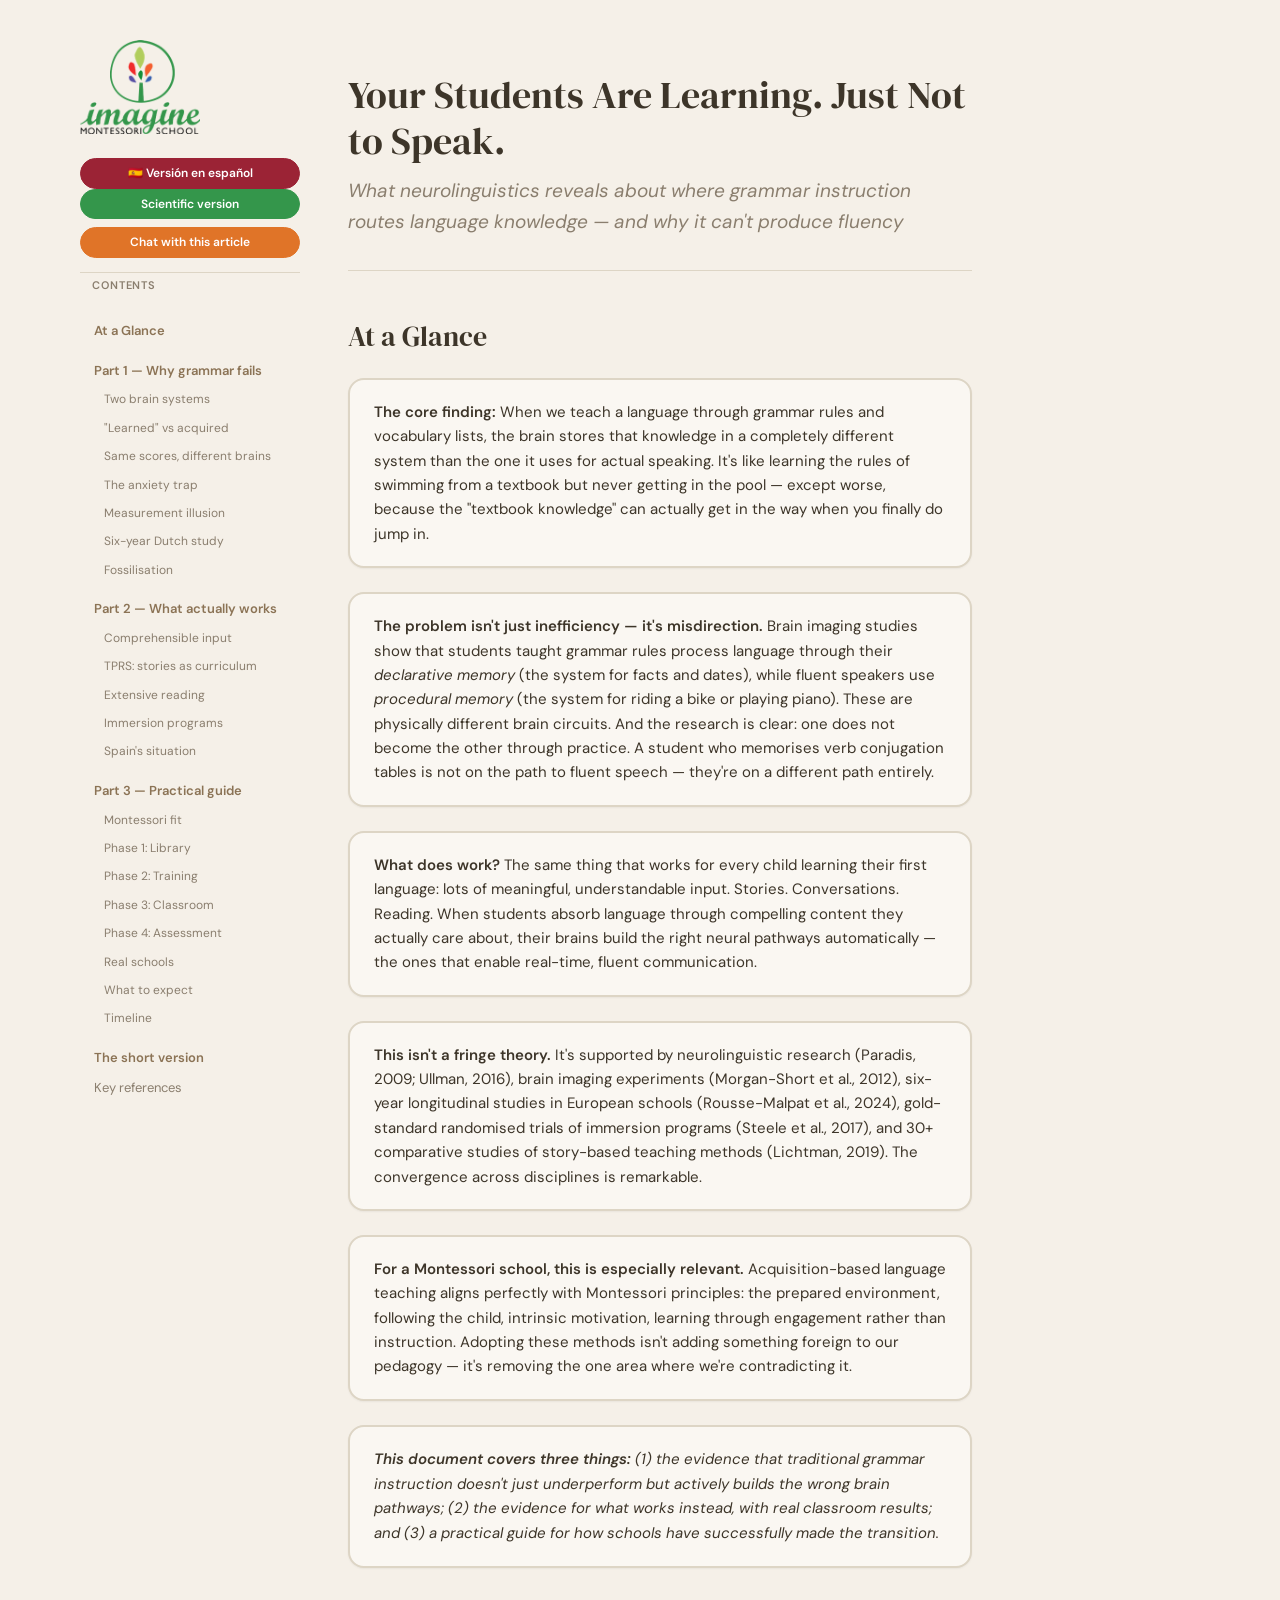
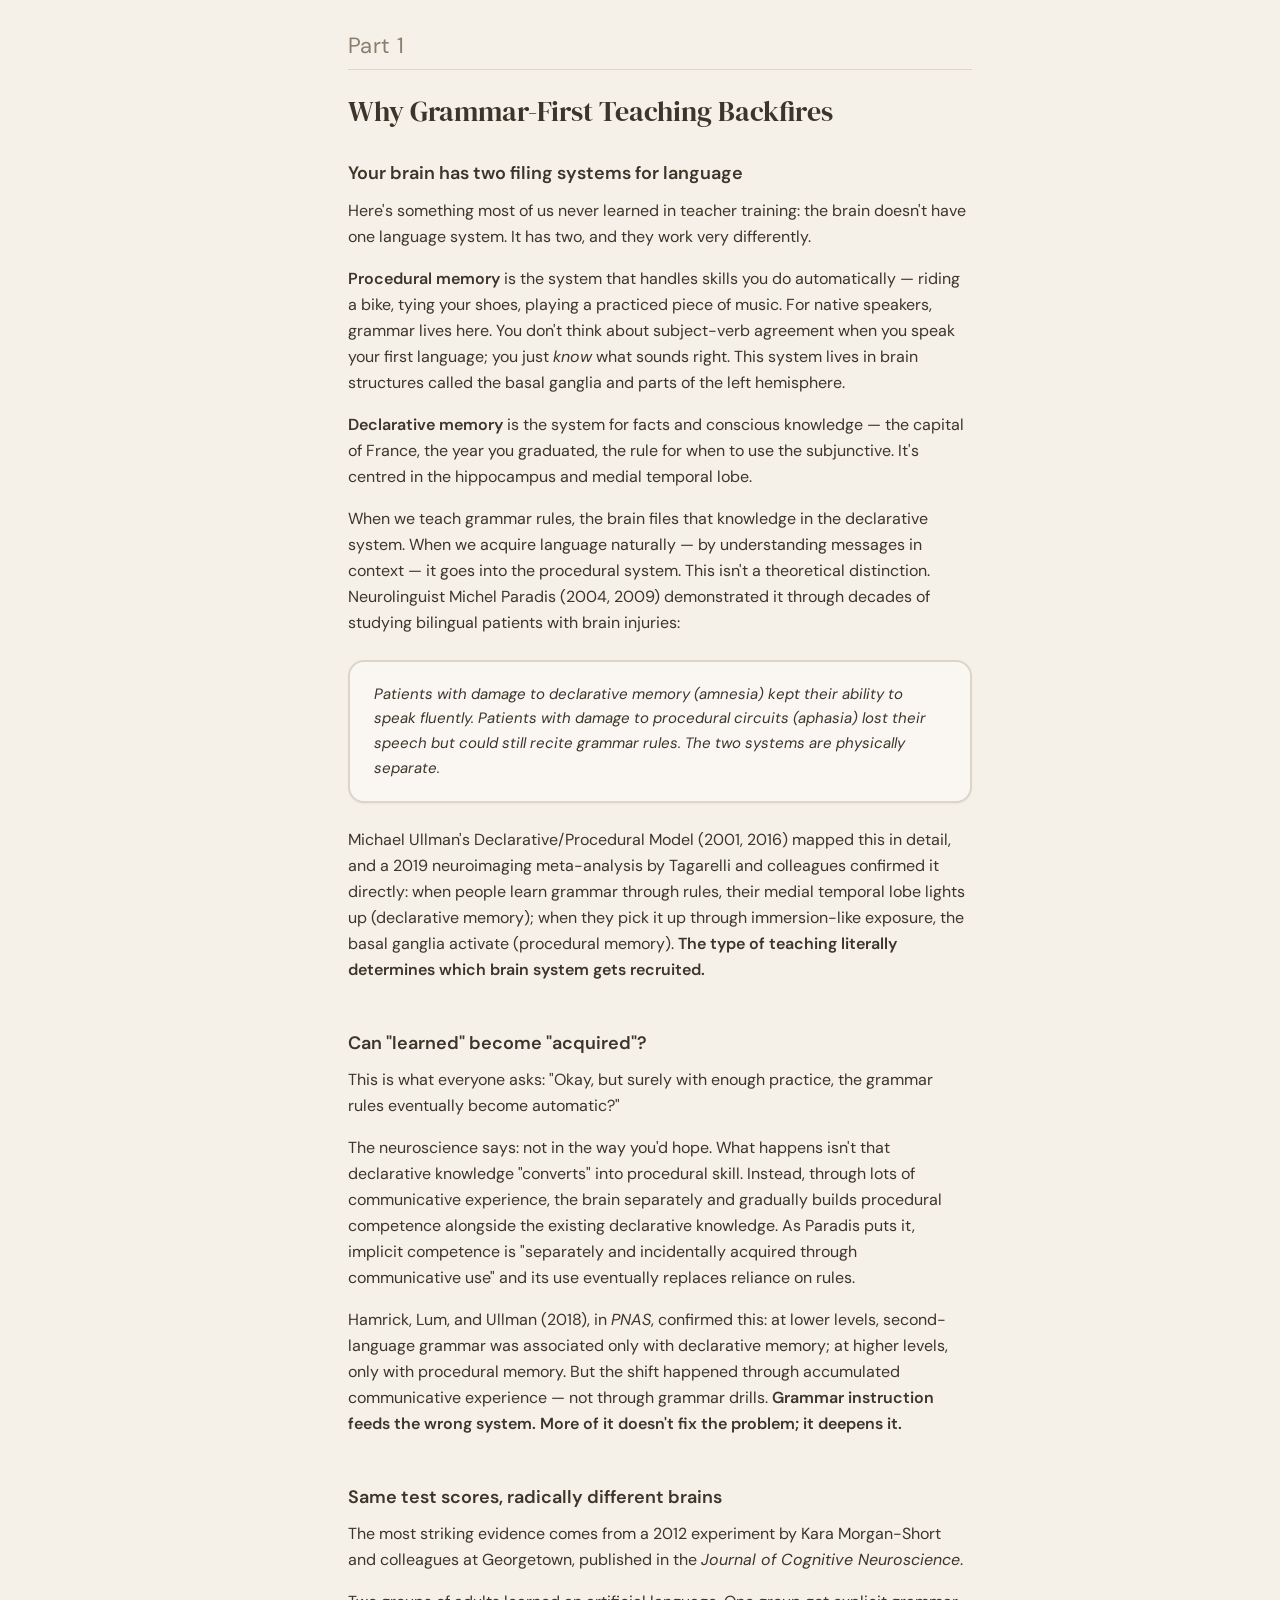
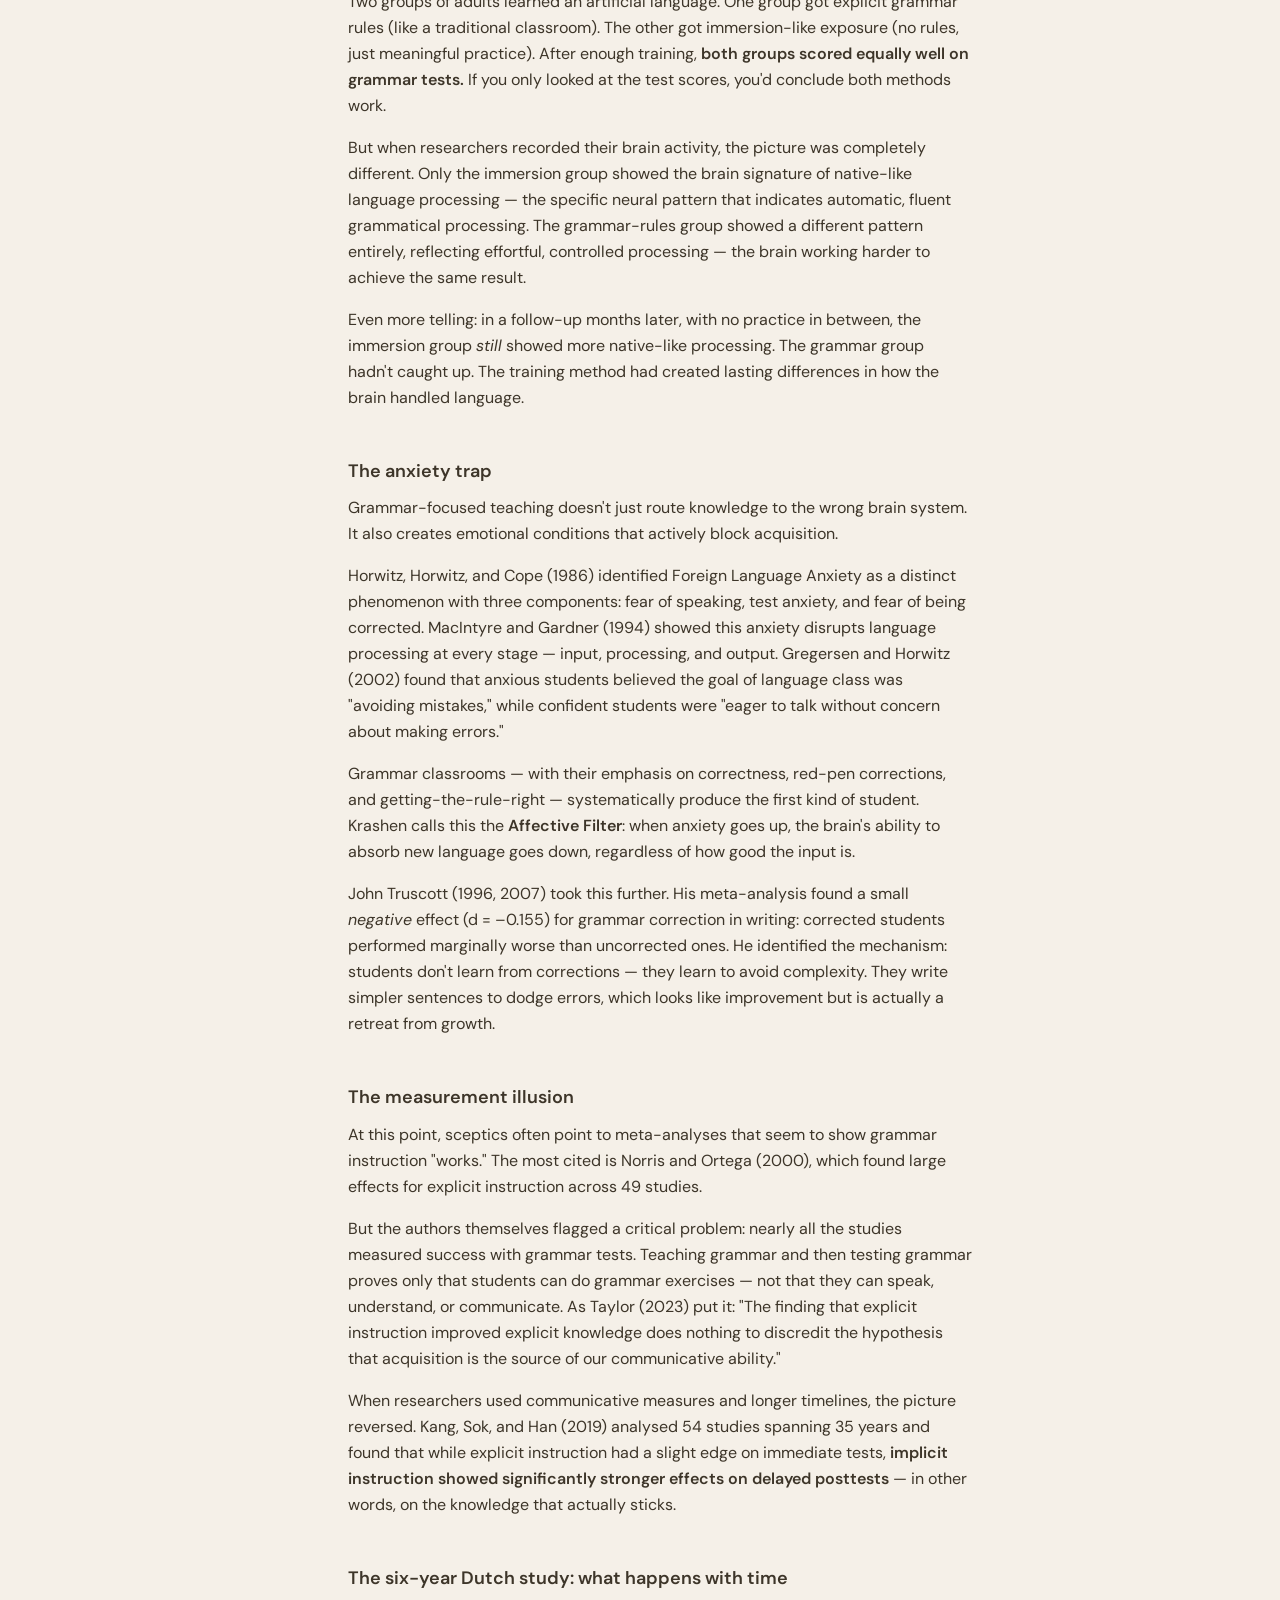
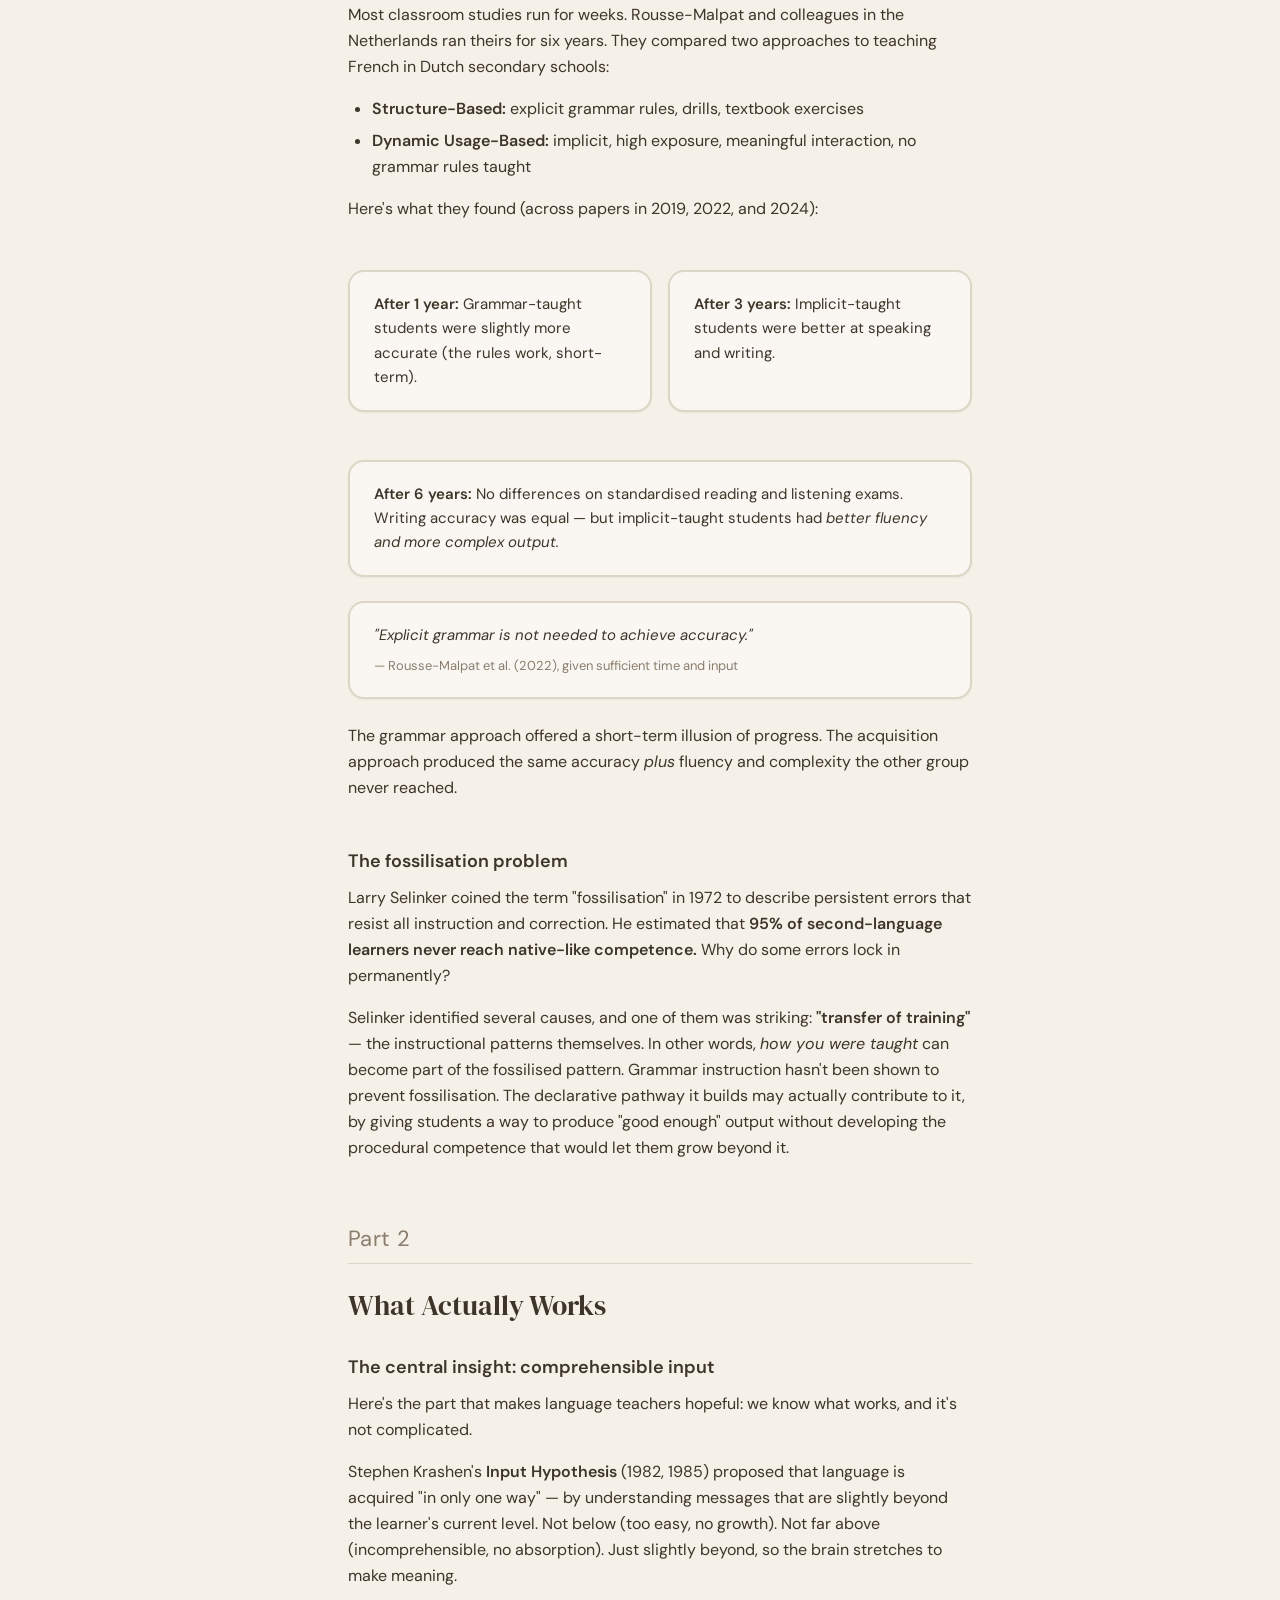
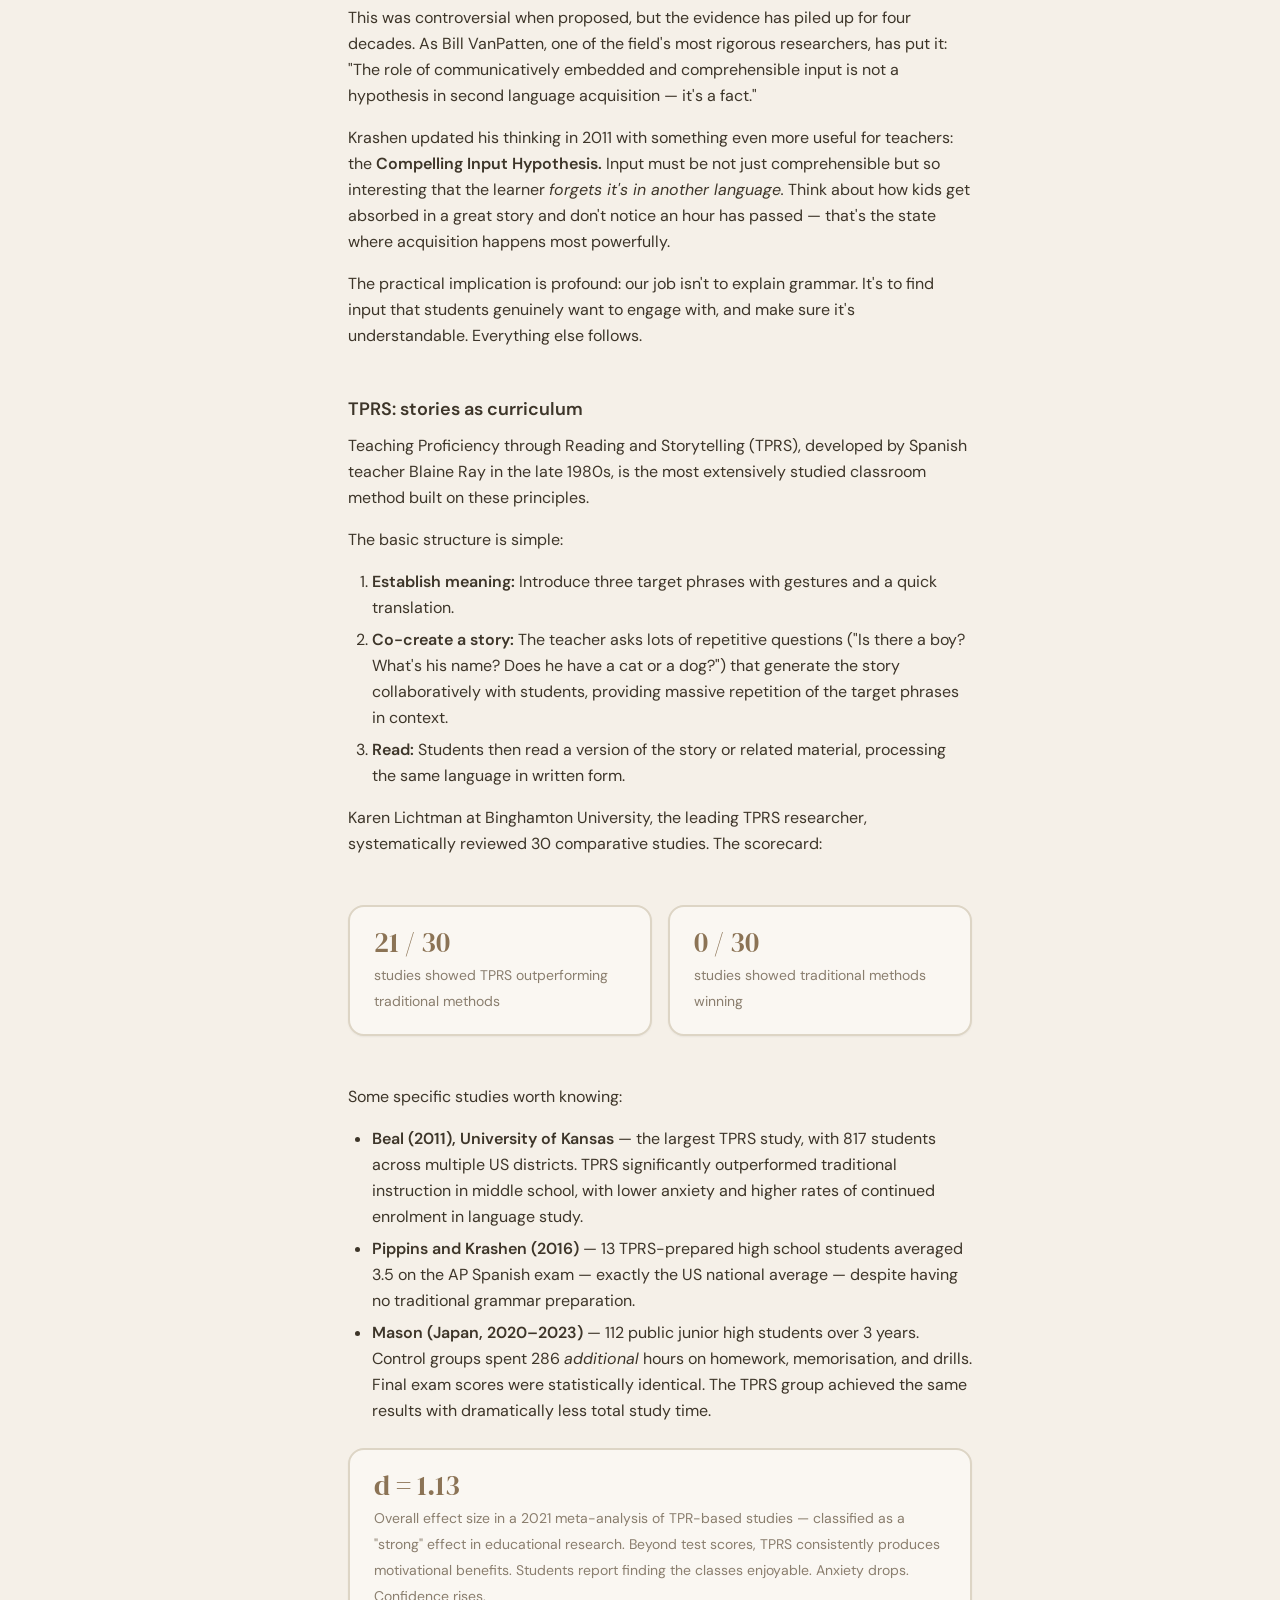
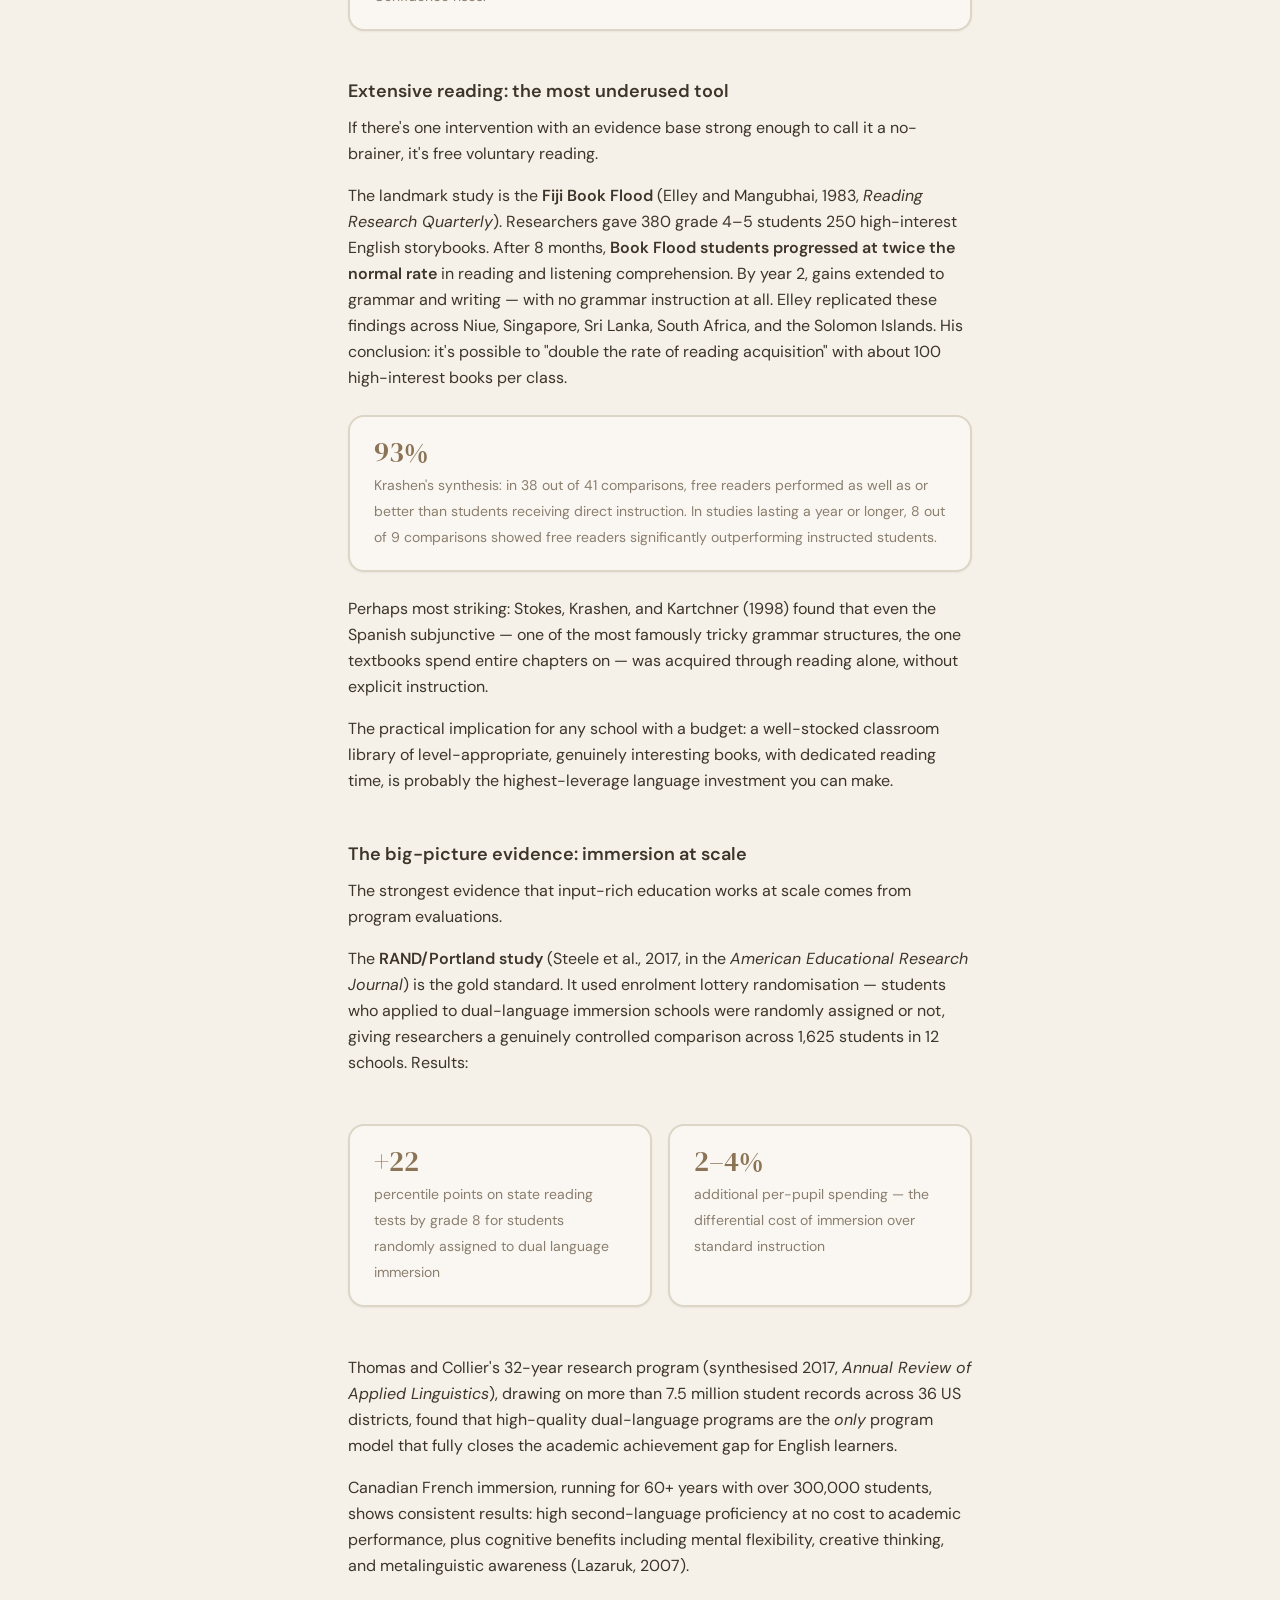
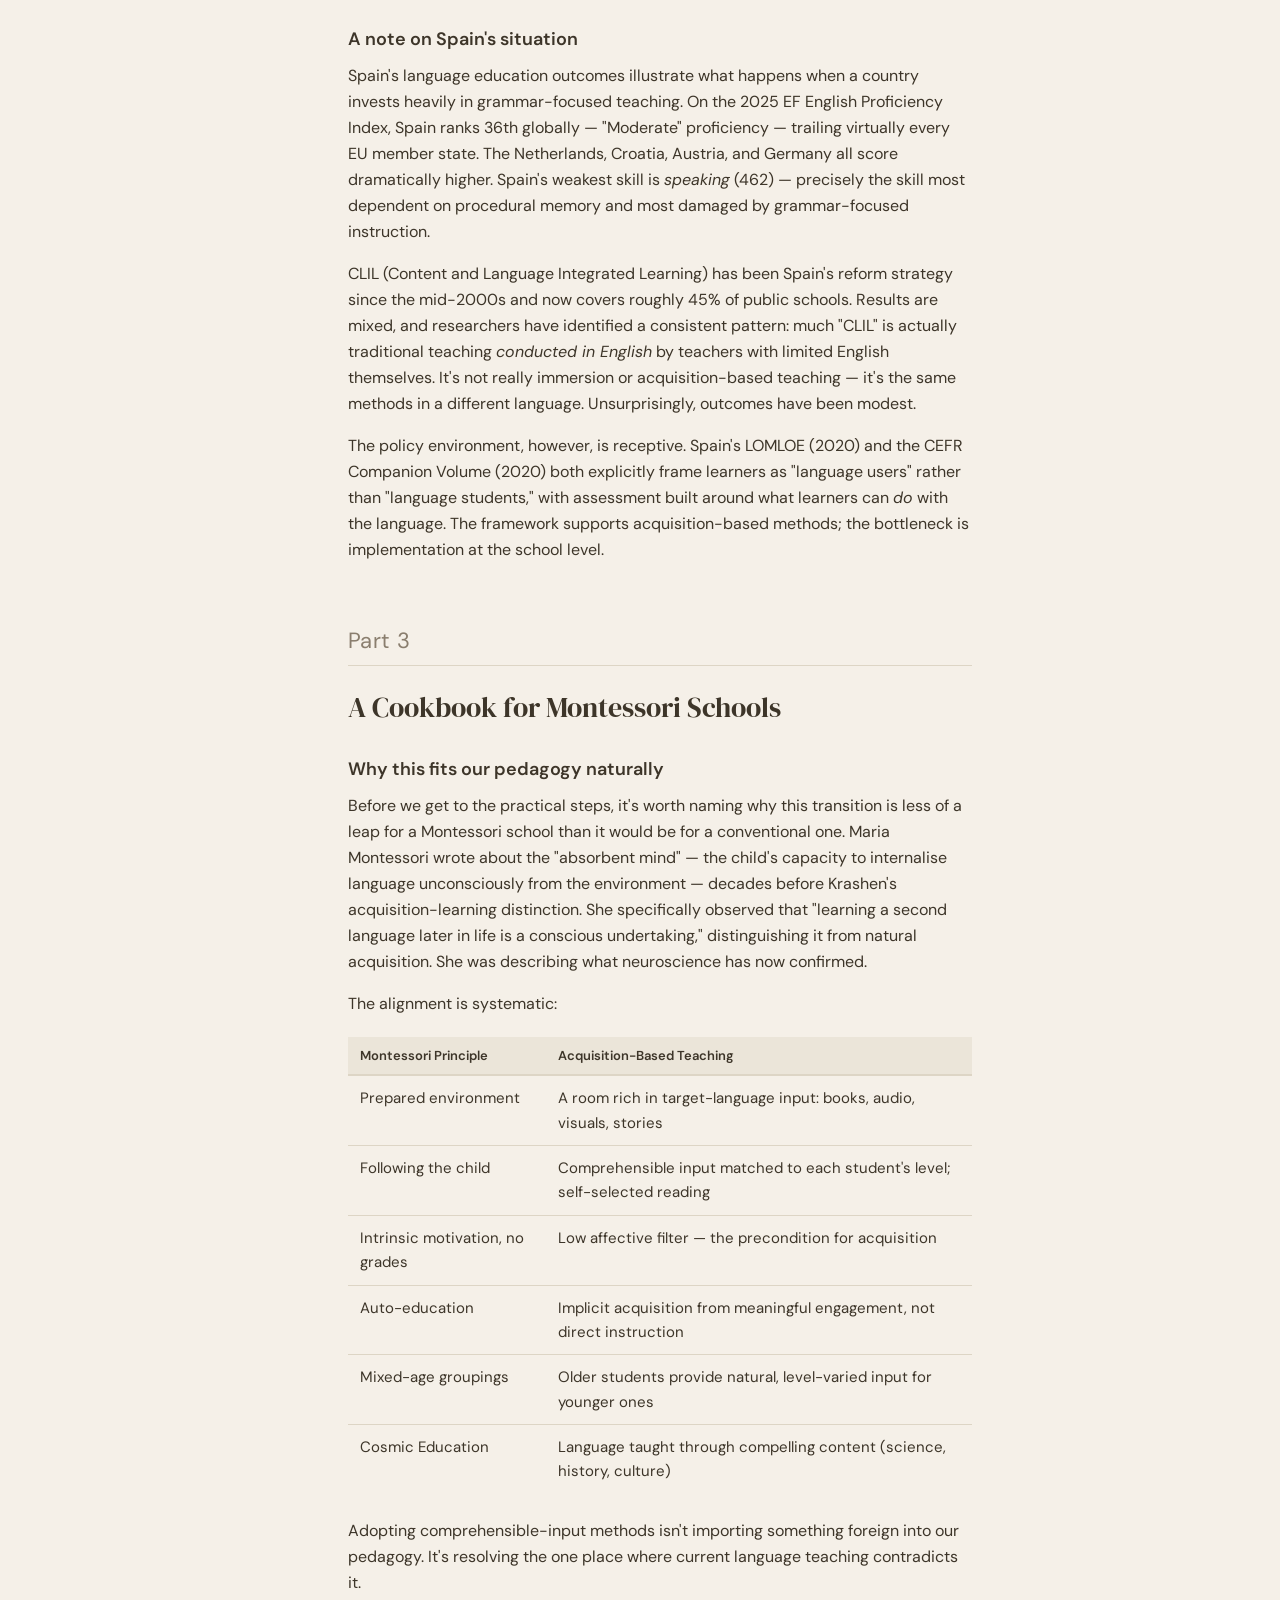
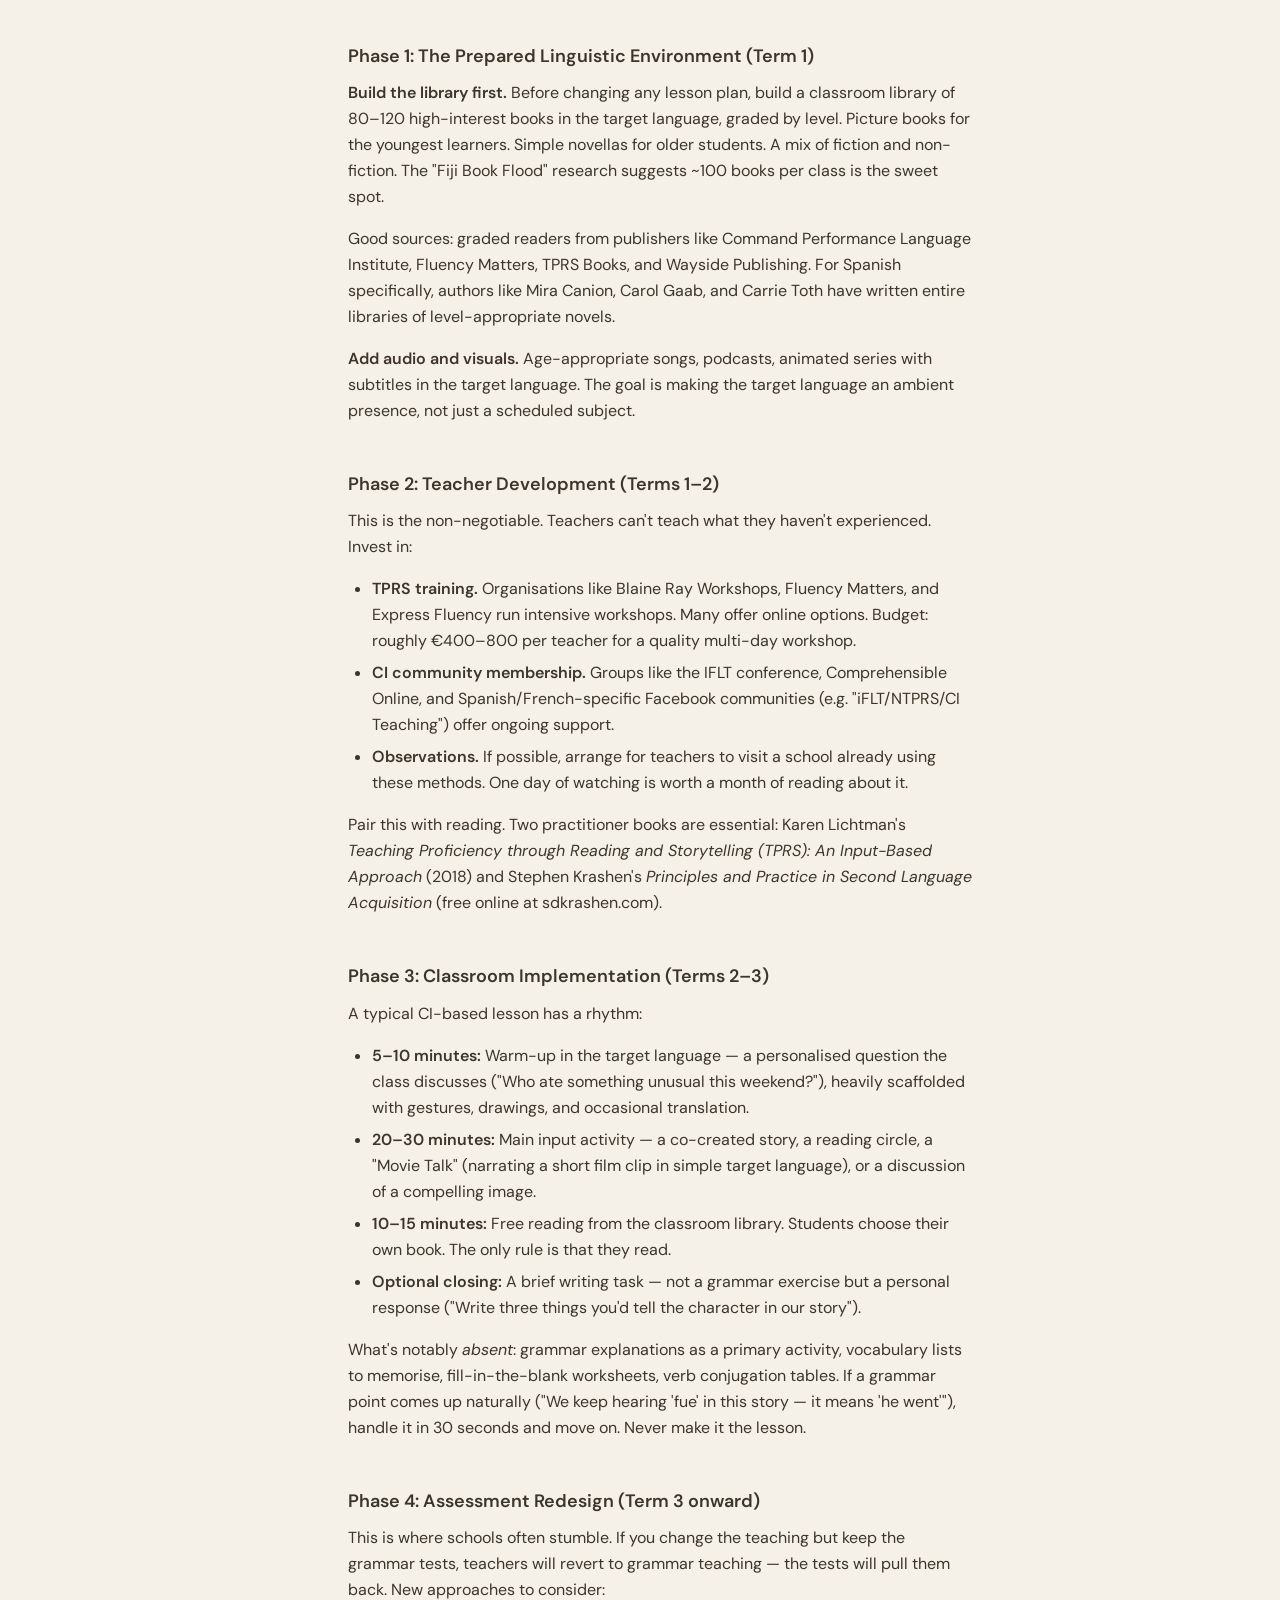
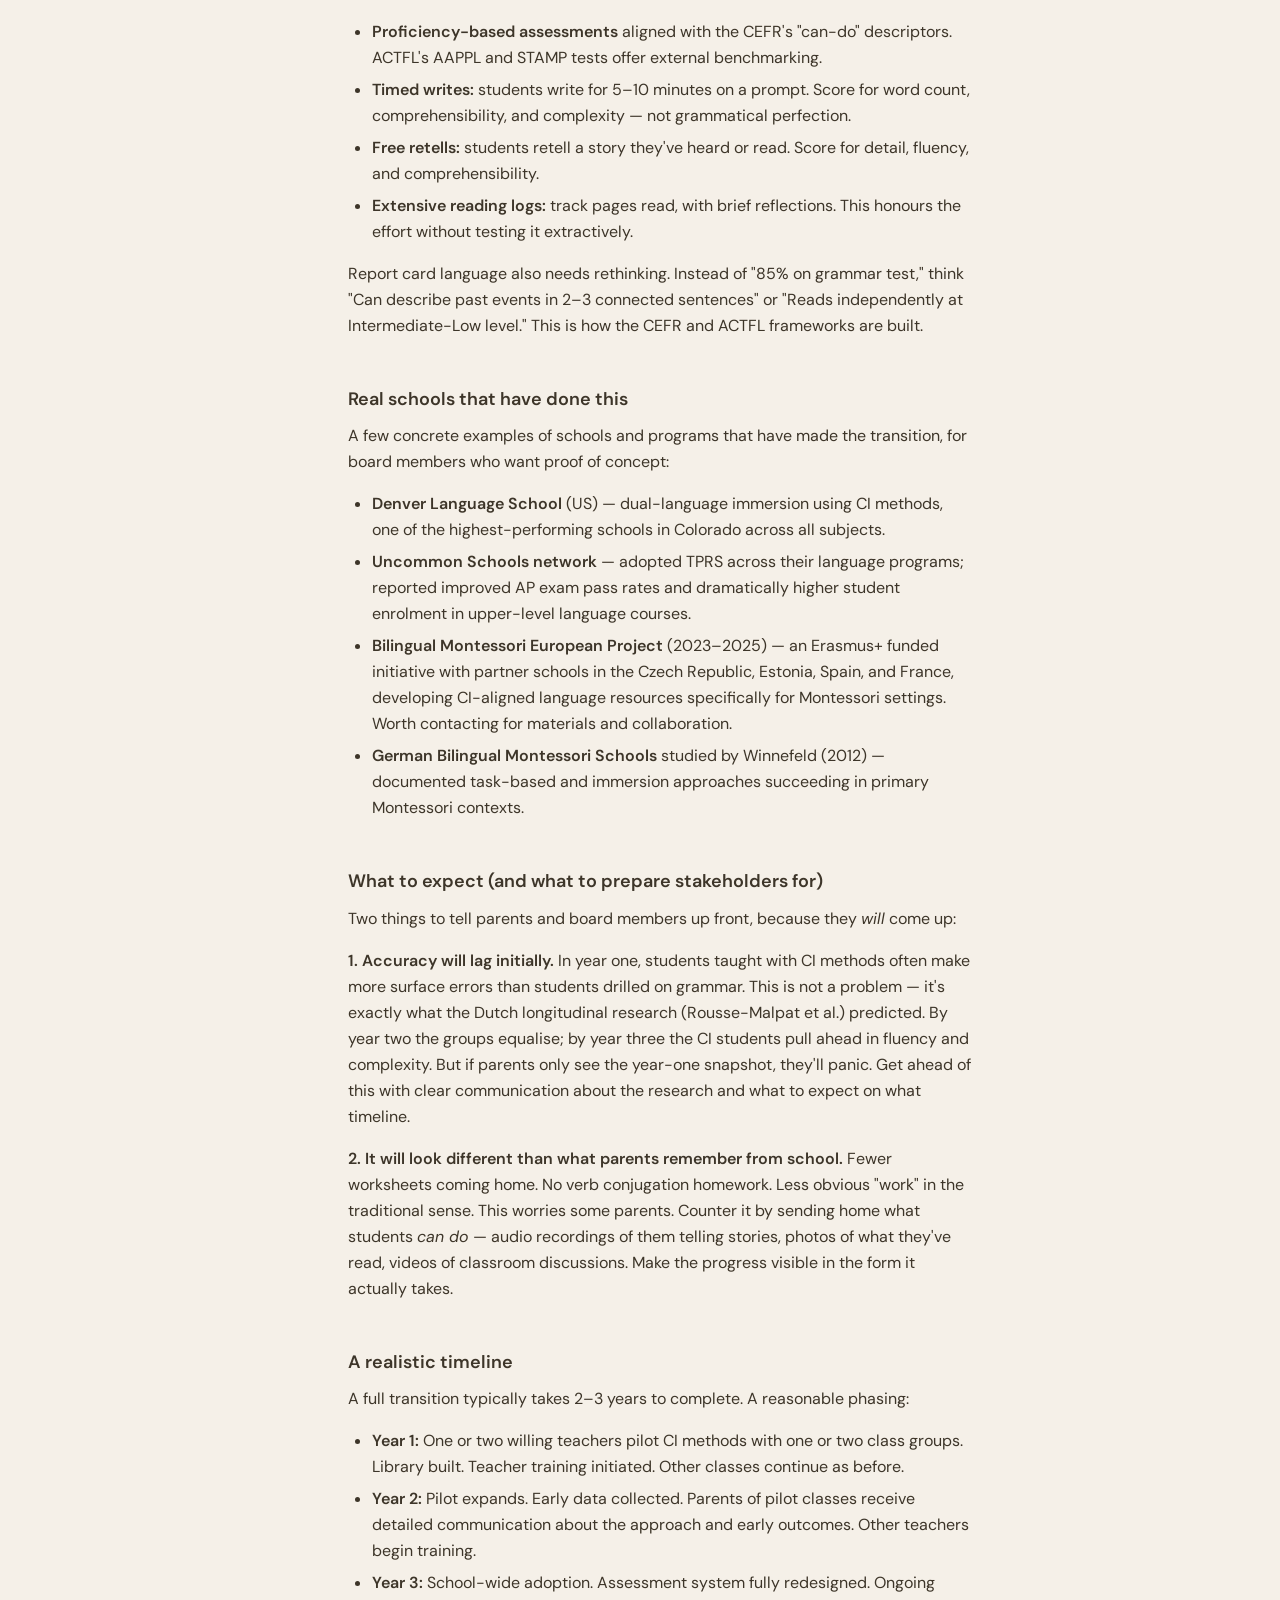
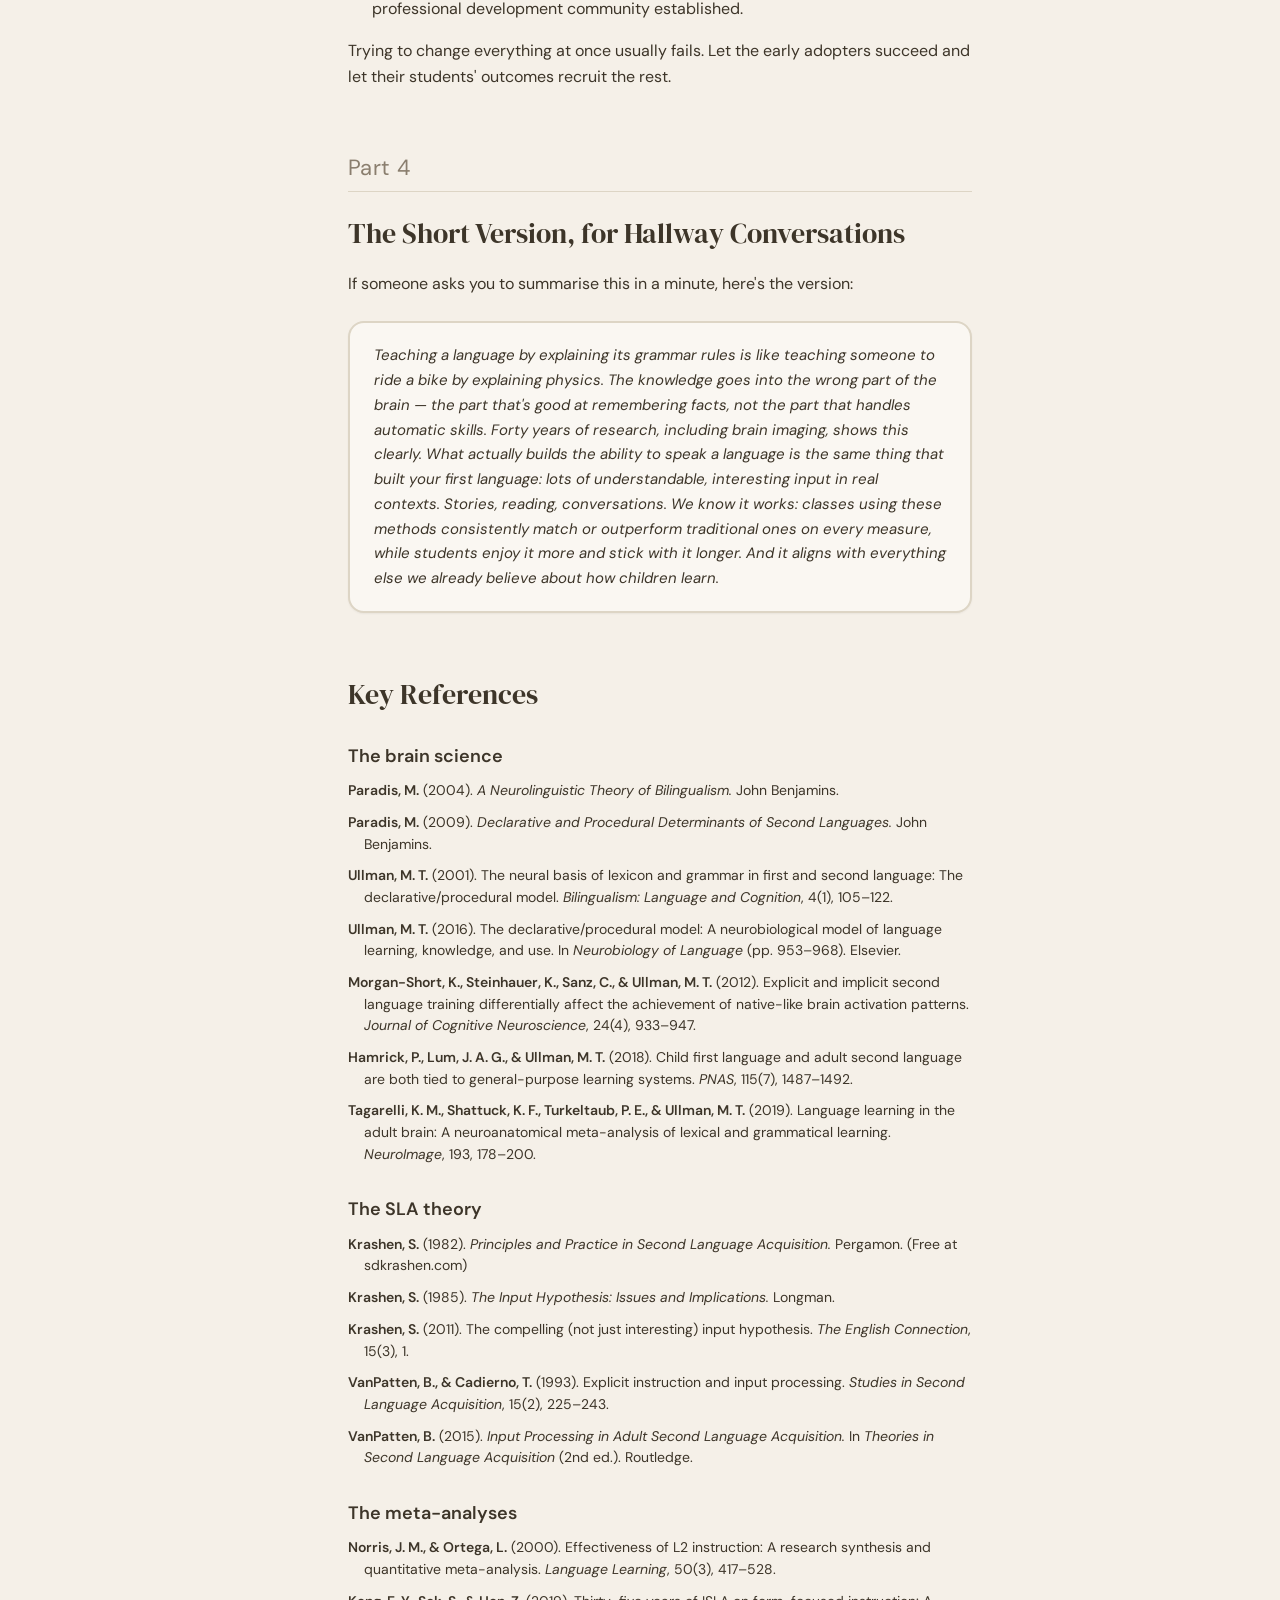
==== commit 0db6d29a: "Move header into left-col above TOC; title+subtitle into article column Co-Authored-By: Claude Sonne" ====
--- a/index.html
+++ b/index.html
@@ -13,23 +13,15 @@
 </head>
 <body>
 
-<header class="site-header">
-  <div class="site-header-inner">
-    <div class="site-header-spacer"></div>
-    <div class="site-header-content">
+<div class="page-body">
+
+  <div class="left-col">
+    <header class="site-header">
       <img src="images/logo-imagine-montessori-school.png" alt="Imagine Montessori School">
-      <div class="site-header-text">
-        <h1>Your Students Are Learning. Just Not to Speak.</h1>
-        <p class="subtitle">What neurolinguistics reveals about where grammar instruction routes language knowledge — and why it can't produce fluency</p>
-      </div>
-    </div>
-  </div>
-</header>
-
-<div class="page-body">
-
-  <!-- ── Table of Contents ─────────────────────────────────────── -->
-  <nav class="toc" aria-label="Table of contents">
+    </header>
+
+    <!-- ── Table of Contents ───────────────────────────────────── -->
+    <nav class="toc" aria-label="Table of contents">
     <div class="version-toggle">
       <a href="research_es.html" class="spanish-btn">🇪🇸 Versión en español</a>
       <a href="scientific.html">Scientific version</a>
@@ -69,9 +61,15 @@
       <li><a href="#references">Key references</a></li>
     </ul>
   </nav>
+  </div><!-- /.left-col -->
 
   <!-- ── Article ──────────────────────────────────────────────── -->
   <article>
+
+    <div class="article-heading">
+      <h1>Your Students Are Learning. Just Not to Speak.</h1>
+      <p class="subtitle">What neurolinguistics reveals about where grammar instruction routes language knowledge — and why it can't produce fluency</p>
+    </div>
 
     <!-- At a Glance -->
     <section id="at-a-glance">
--- a/style.css
+++ b/style.css
@@ -31,53 +31,33 @@
 
 /* ── Site header ───────────────────────────────────────────────────────────── */
 .site-header {
-  border-bottom: 1px solid var(--border);
-}
-
-.site-header-inner {
-  max-width: 72rem;
-  margin: 0 auto;
-  padding: 3rem 1rem 2.5rem;
-  display: flex;
-  gap: 3rem; /* matches .page-body gap */
-}
-
-.site-header-spacer {
-  width: 220px; /* matches .toc width */
-  flex-shrink: 0;
-}
-
-.site-header-content {
-  flex: 1;
-  max-width: 39rem; /* matches article max-width */
-  display: flex;
-  flex-direction: row;
-  align-items: center;
-  gap: 2rem;
+  padding: 2.5rem 0 1.5rem;
+  animation: fade-in 0.4s ease both;
 }
 
 .site-header img {
   width: 120px;
   height: auto;
-  flex-shrink: 0;
-}
-
-.site-header-text {
-  display: flex;
-  flex-direction: column;
-  gap: 0.75rem;
-}
-
-.site-header h1 {
+  display: block;
+}
+
+/* ── Article heading (h1 + subtitle live in the article column) ─────────────── */
+.article-heading {
+  padding: 2.5rem 0 2rem;
+  border-bottom: 1px solid var(--border);
+  margin-bottom: 2rem;
+}
+
+.article-heading h1 {
   font-family: 'DM Serif Display', Georgia, serif;
   font-size: clamp(1.6rem, 4vw, 2.4rem);
   font-weight: 400;
   line-height: 1.2;
-  margin: 0;
-  color: var(--foreground);
-}
-
-.site-header .subtitle {
+  margin: 0 0 0.75rem;
+  color: var(--foreground);
+}
+
+.article-heading .subtitle {
   margin: 0;
   font-size: 1.1875rem;
   font-style: italic;
@@ -94,13 +74,16 @@
   align-items: flex-start;
 }
 
+.left-col {
+  width: 220px;
+  flex-shrink: 0;
+}
+
 /* ── TOC ───────────────────────────────────────────────────────────────────── */
 .toc {
   position: sticky;
   top: 2rem;
-  width: 220px;
-  flex-shrink: 0;
-  padding: 2rem 0;
+  padding: 0;
 }
 
 .toc-title {
@@ -319,11 +302,7 @@
     padding: 0;
   }
 
-  .toc {
-    display: none;
-  }
-
-  .site-header-spacer {
+  .left-col {
     display: none;
   }
 
@@ -442,4 +421,3 @@
   to   { opacity: 1; transform: translateY(0); }
 }
 
-.site-header-inner { animation: fade-in 0.4s ease both; }
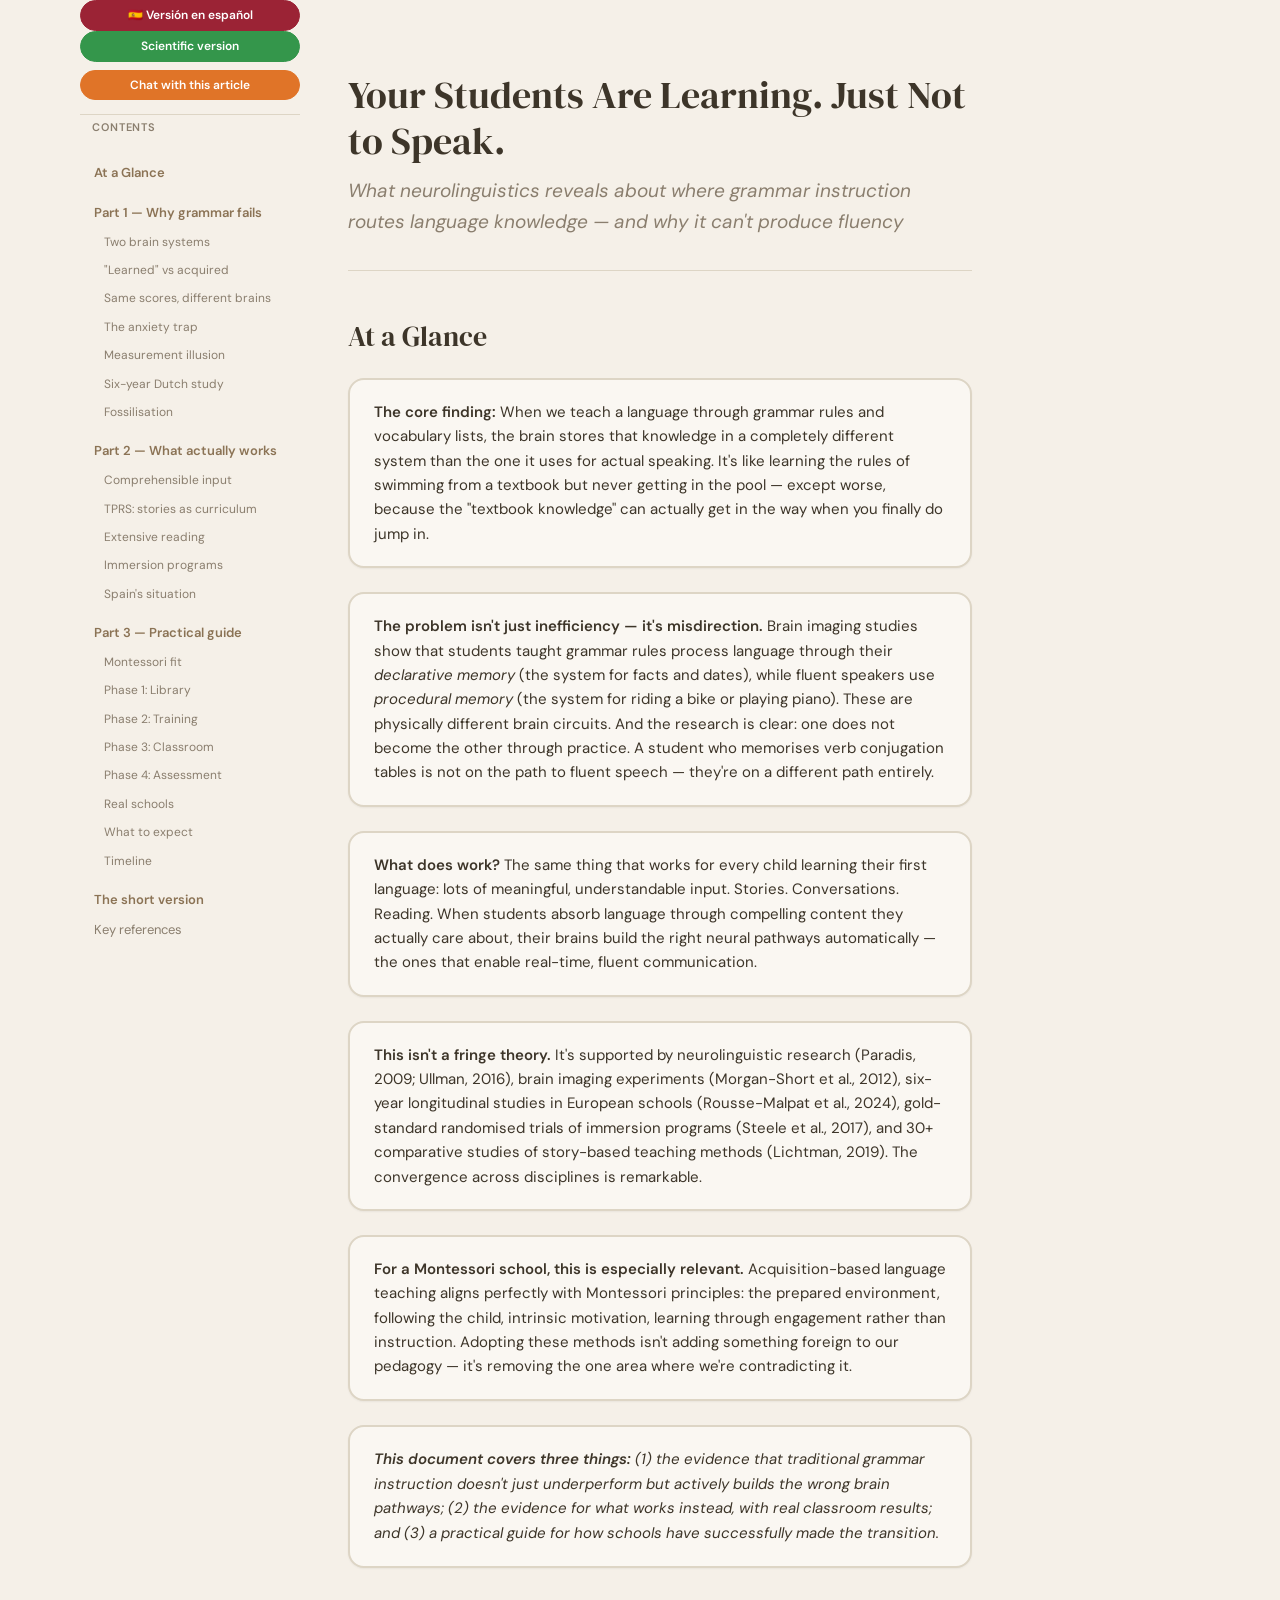
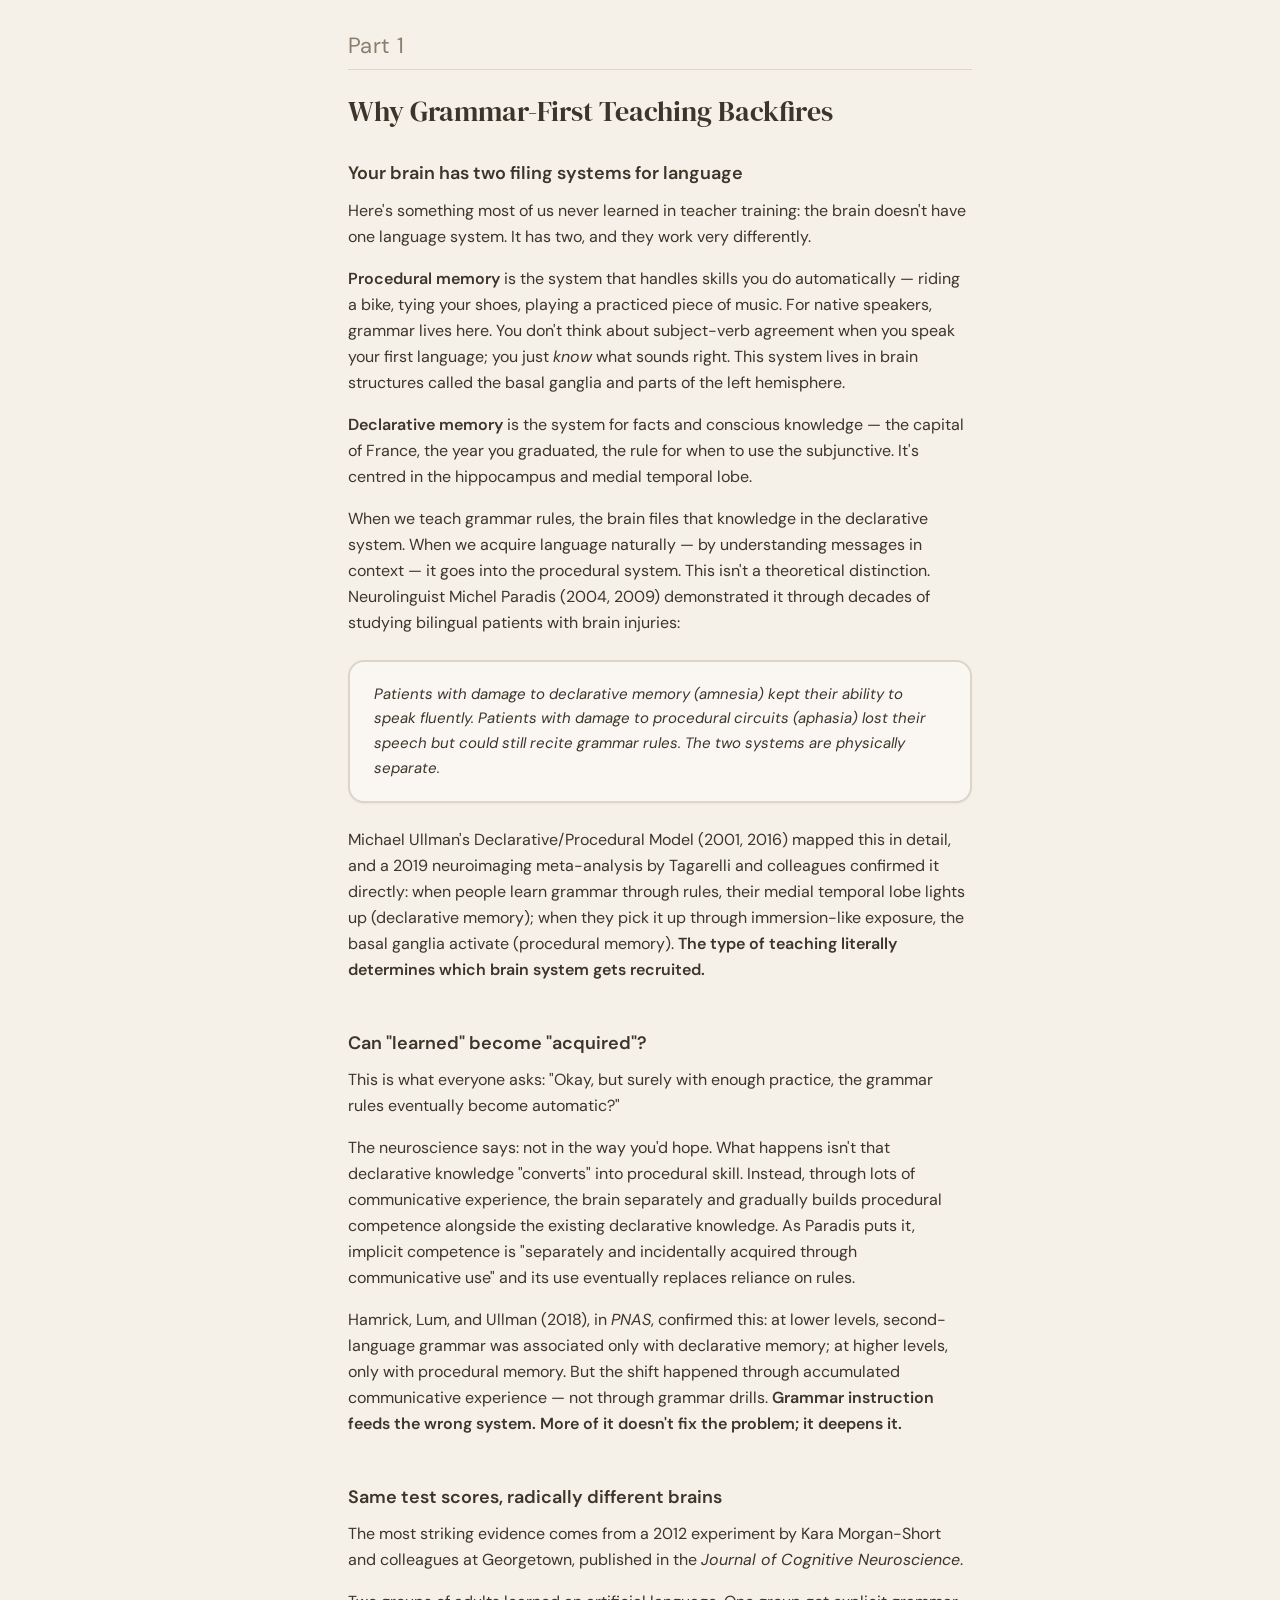
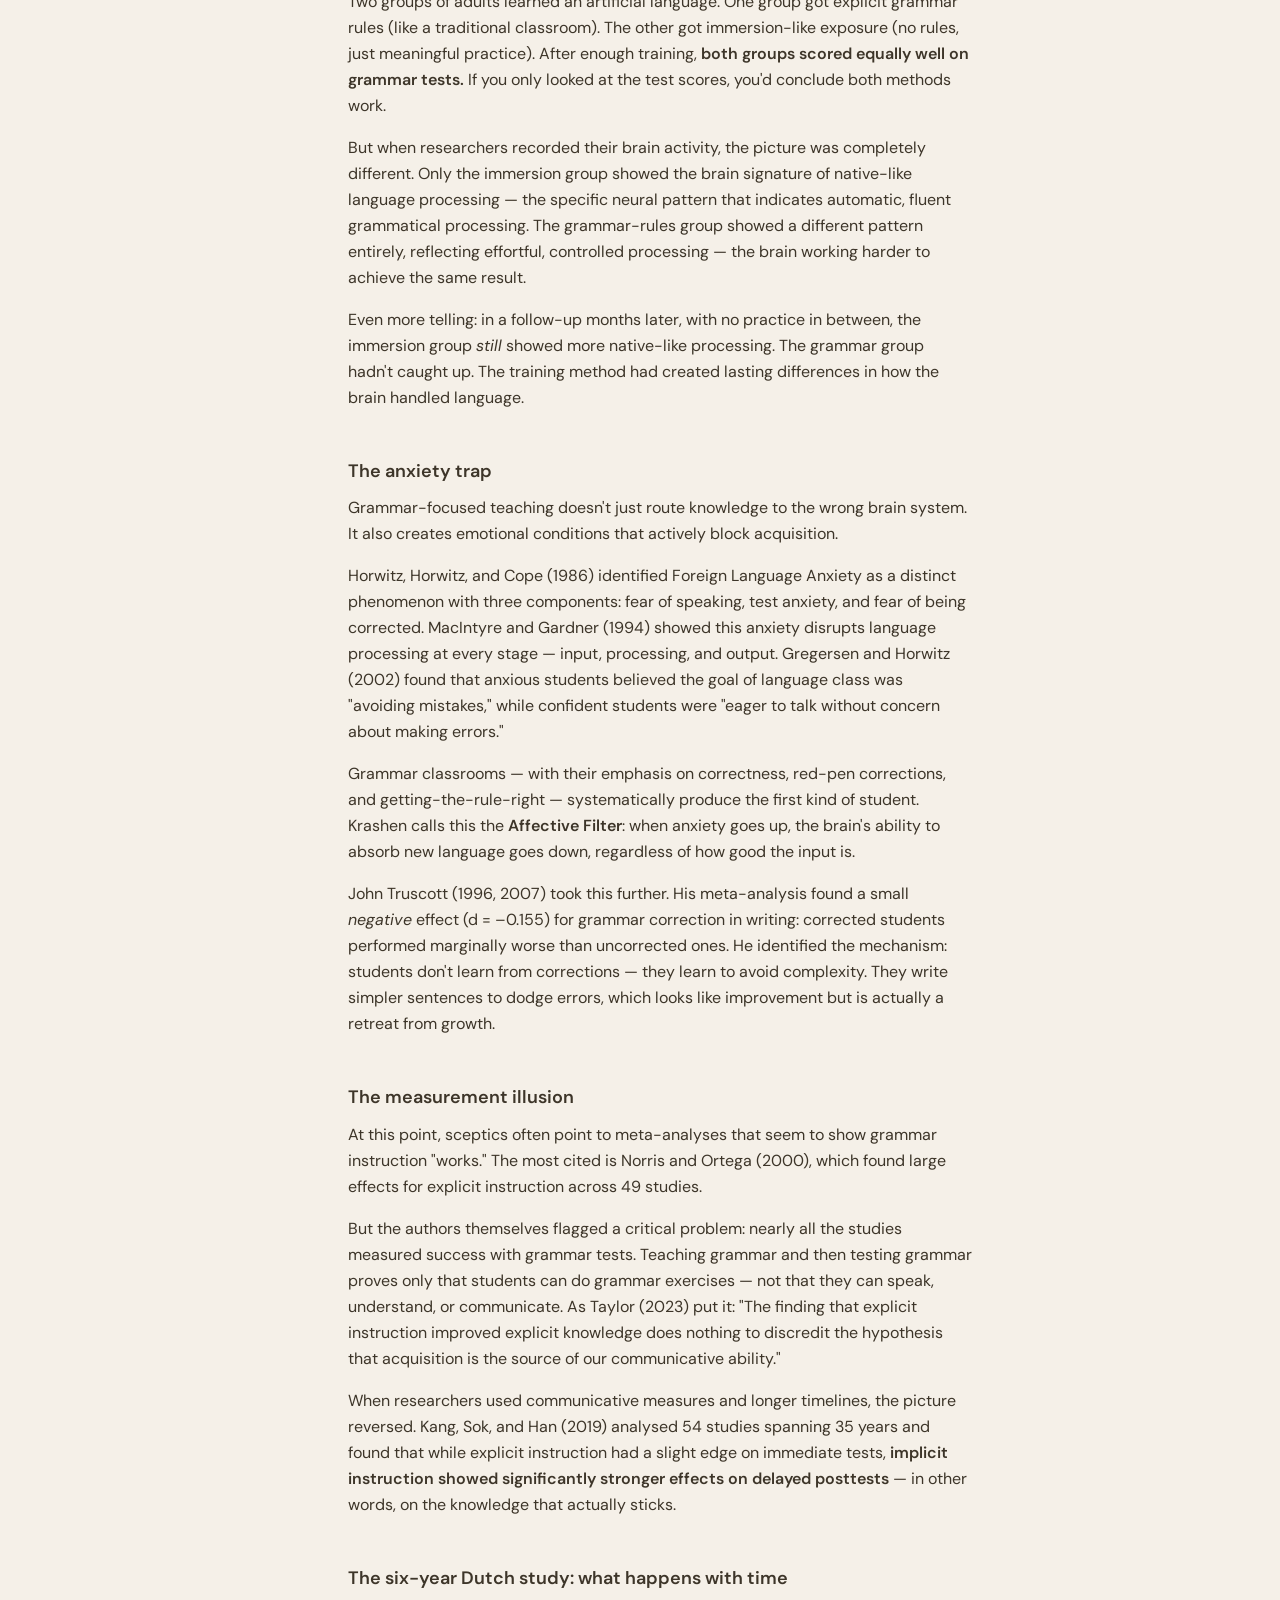
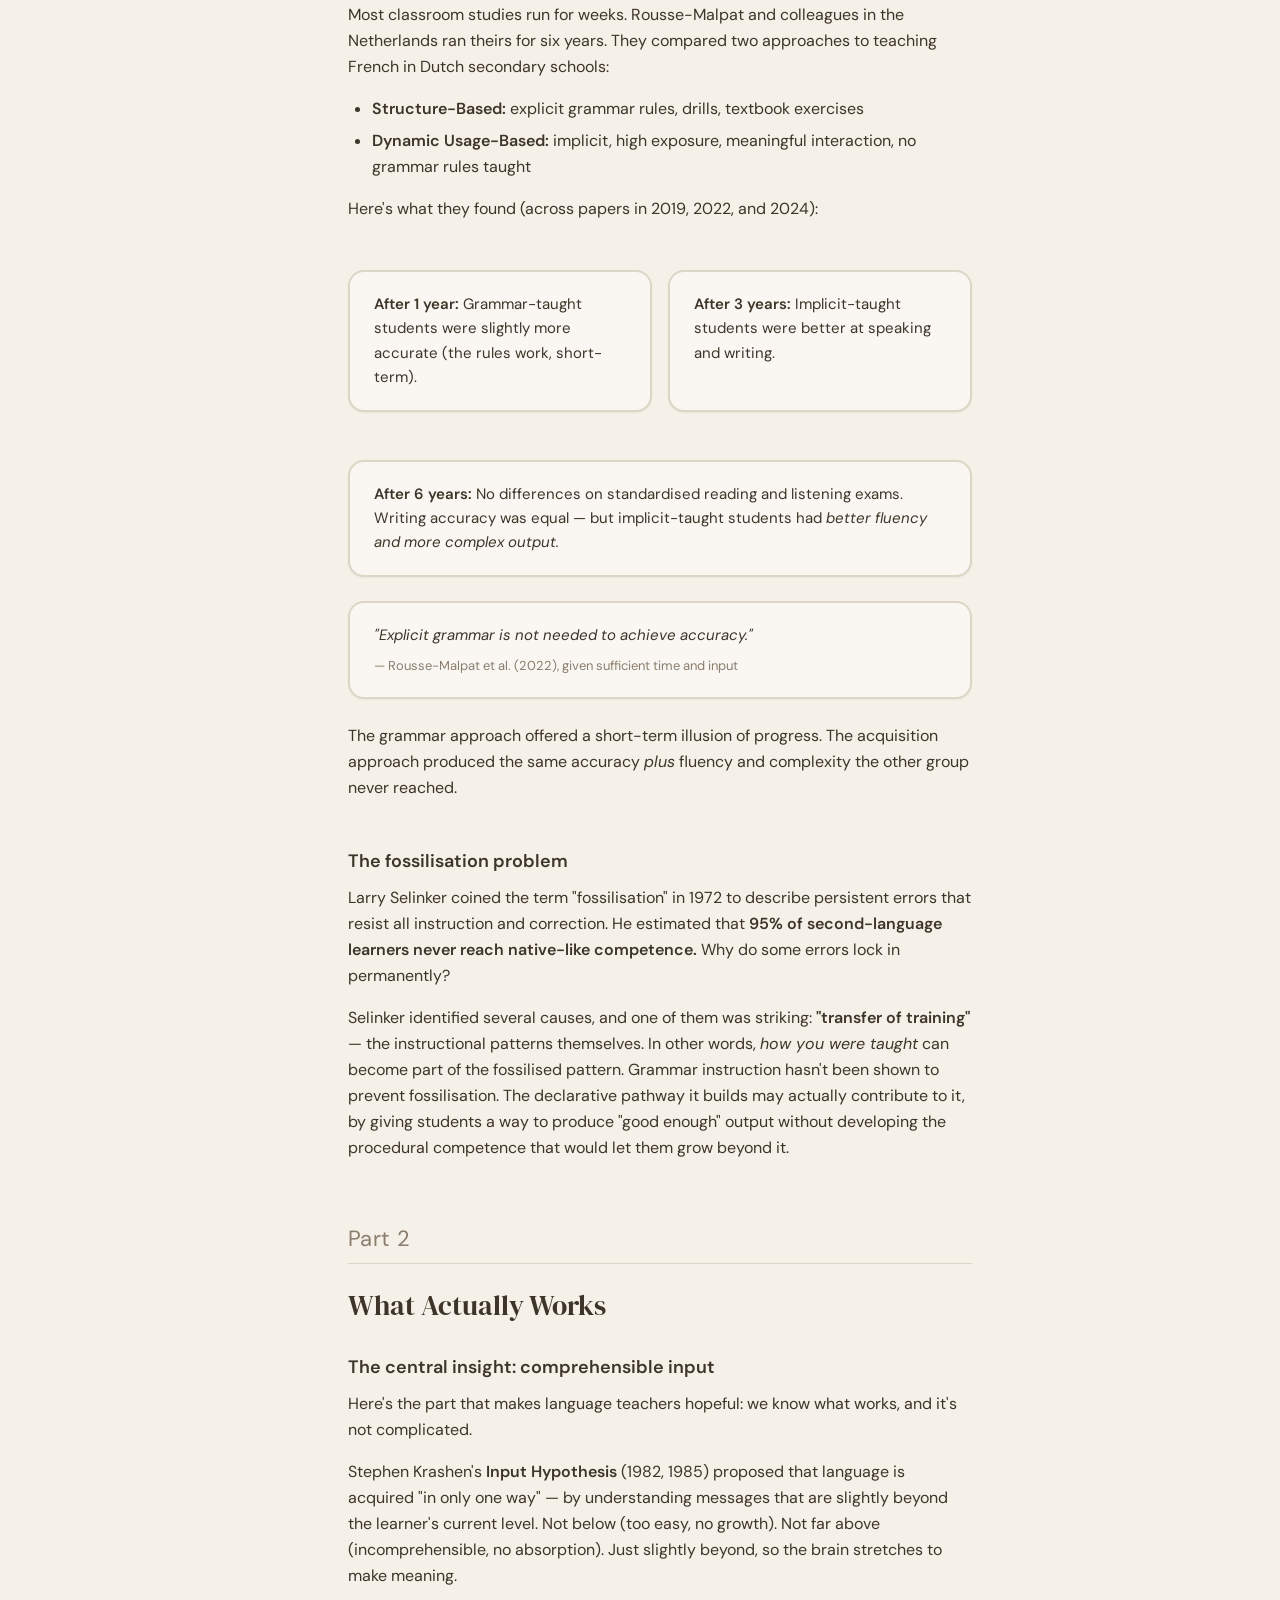
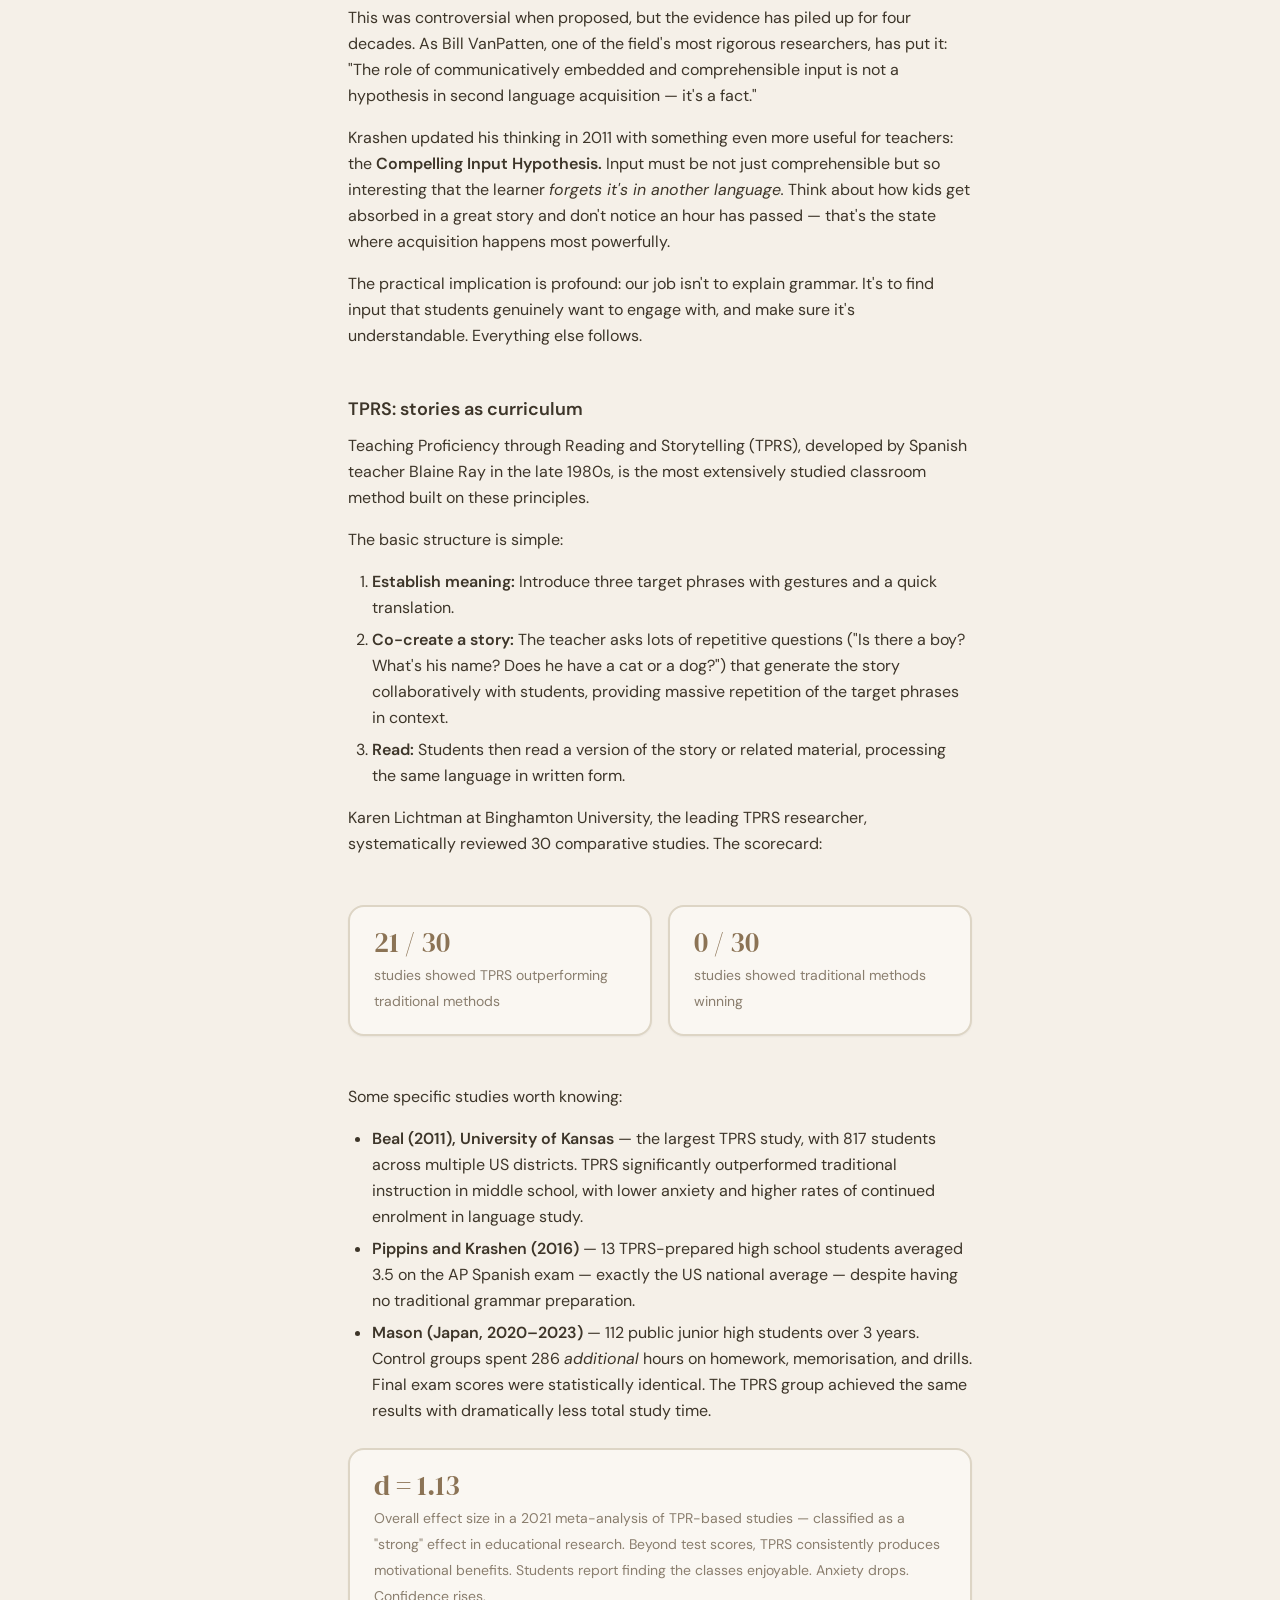
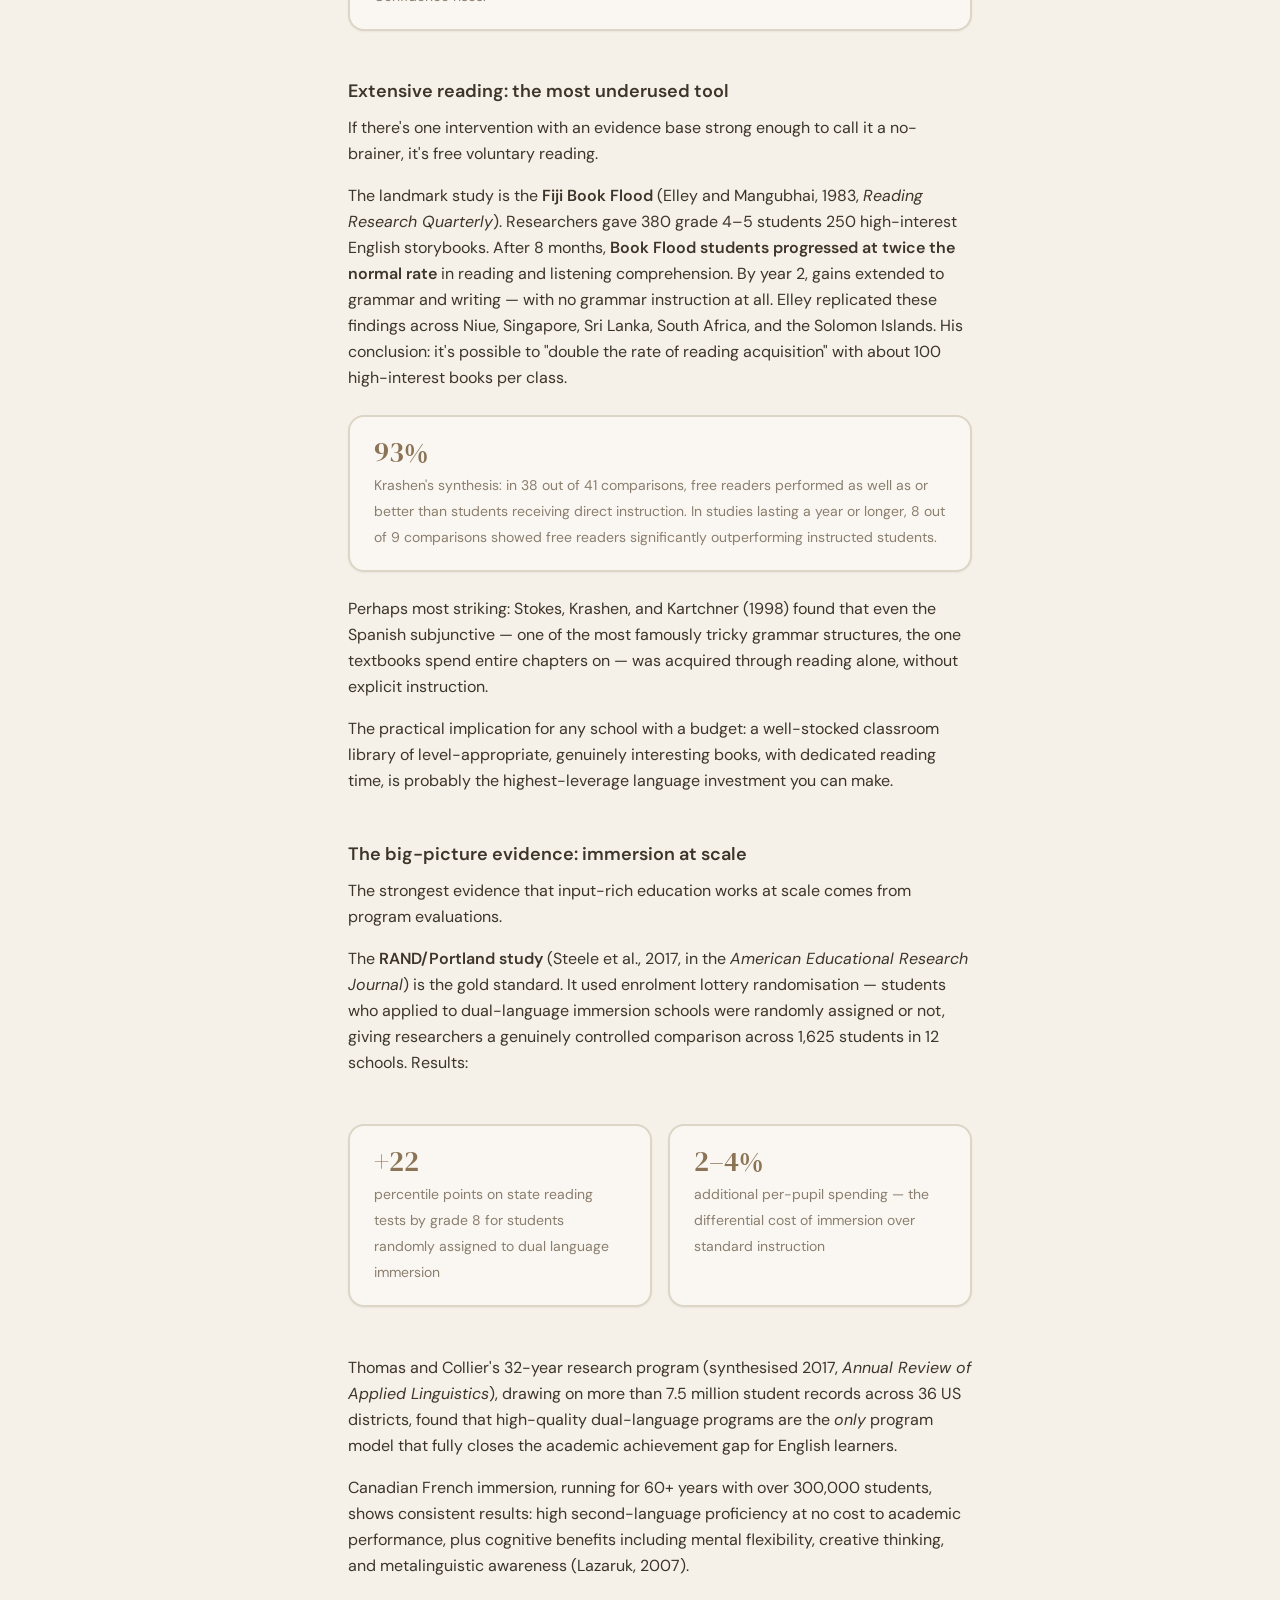
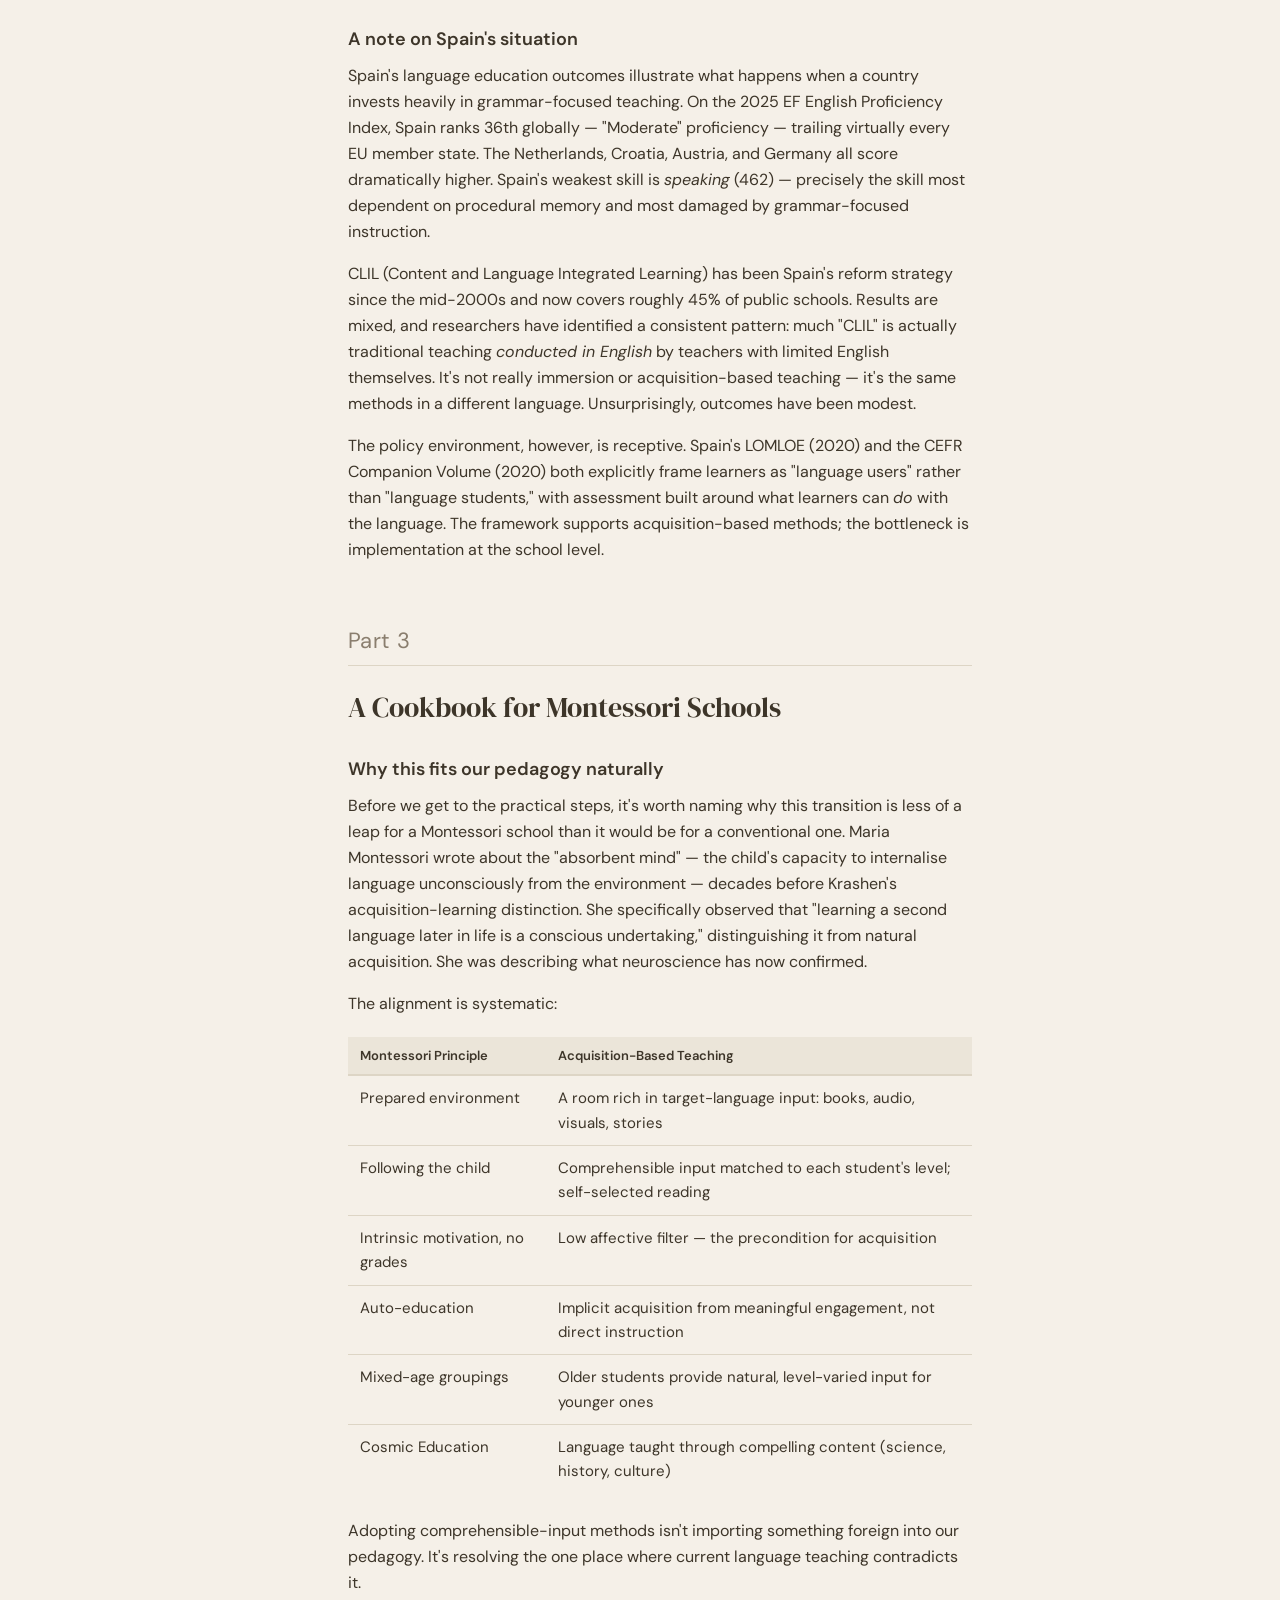
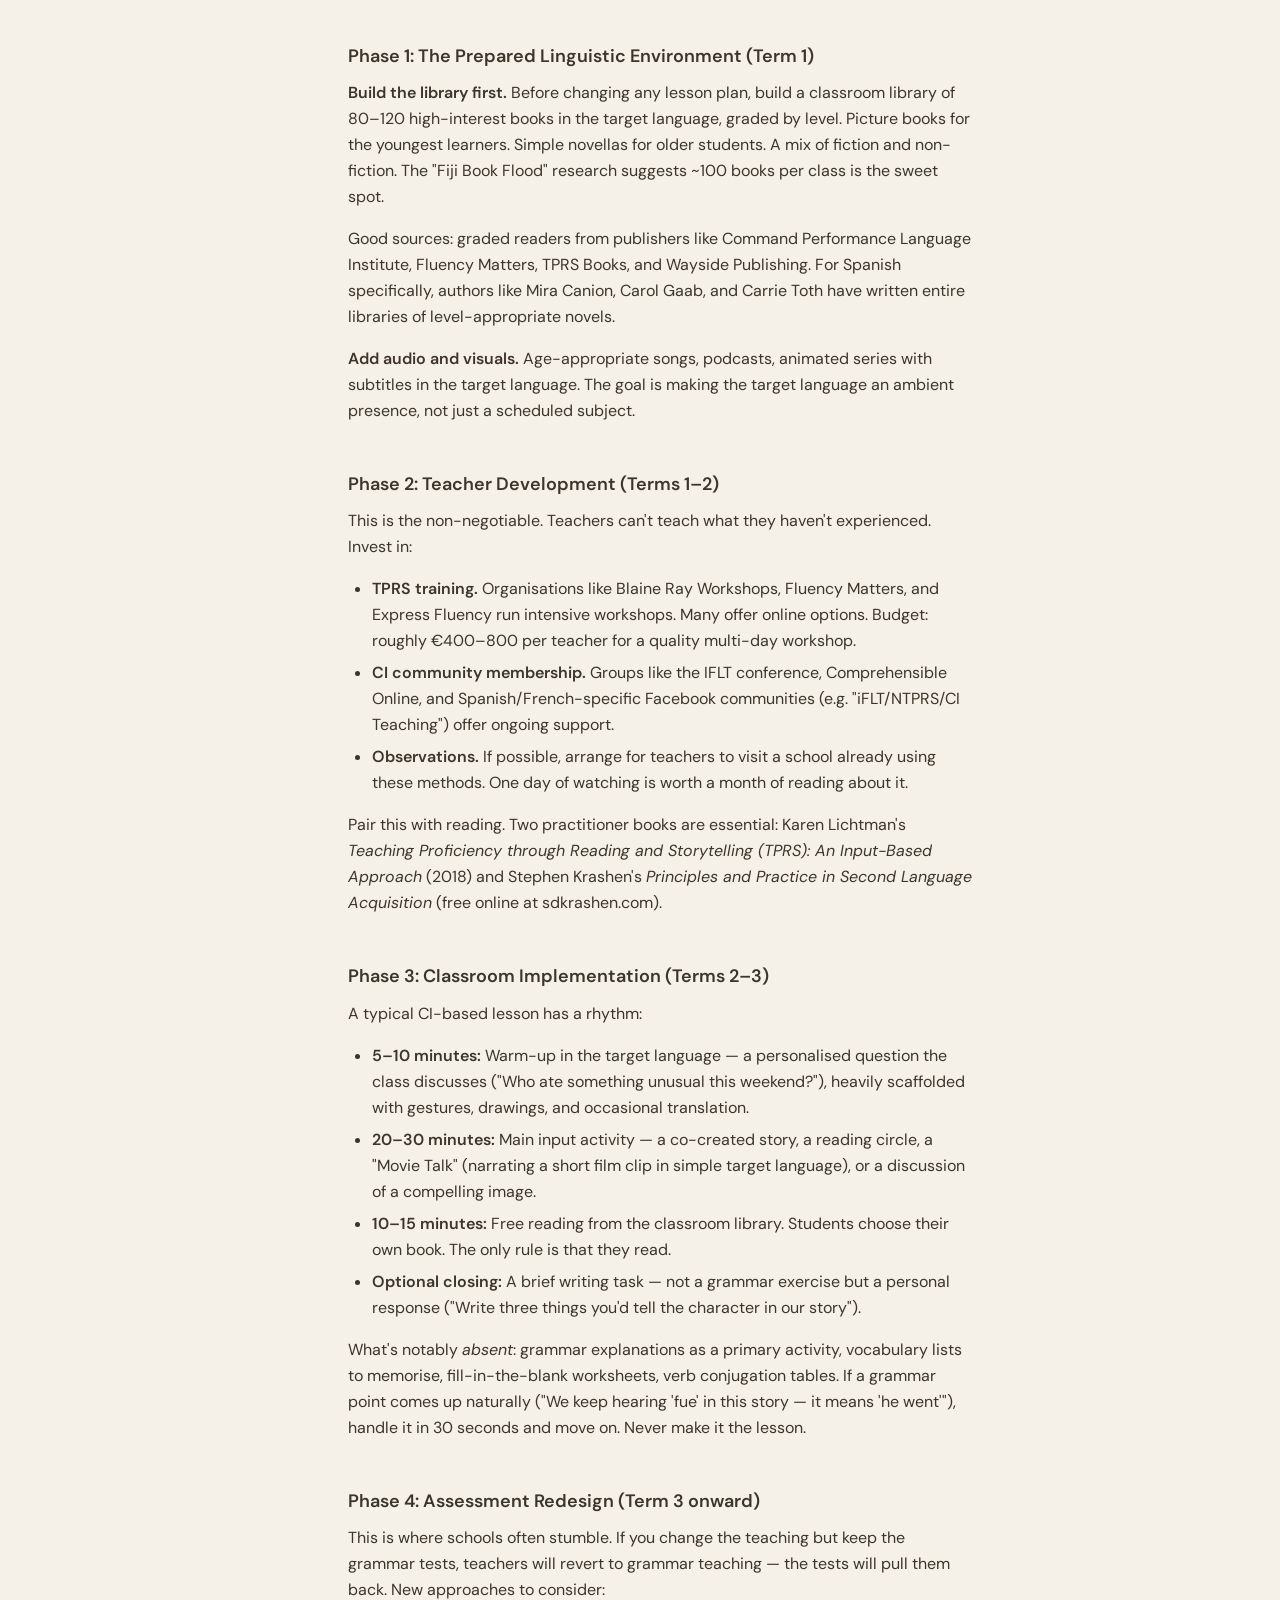
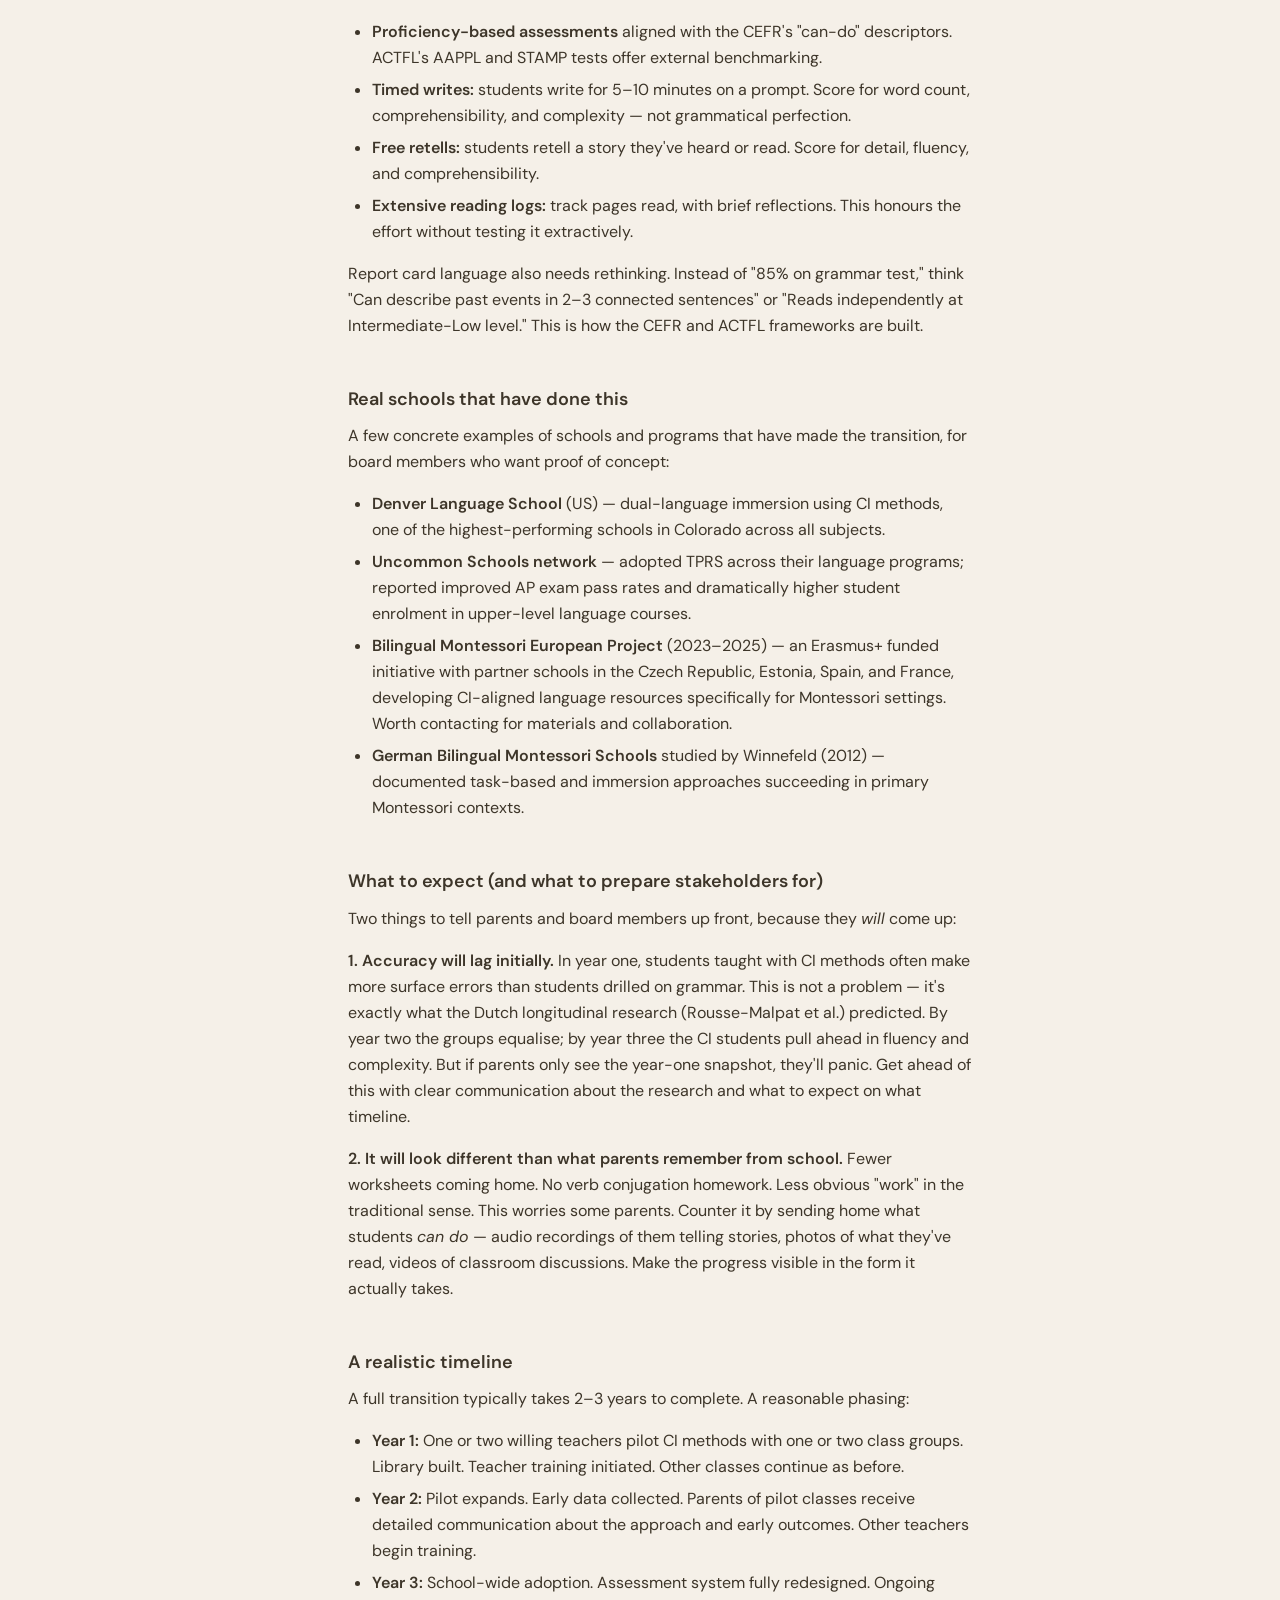
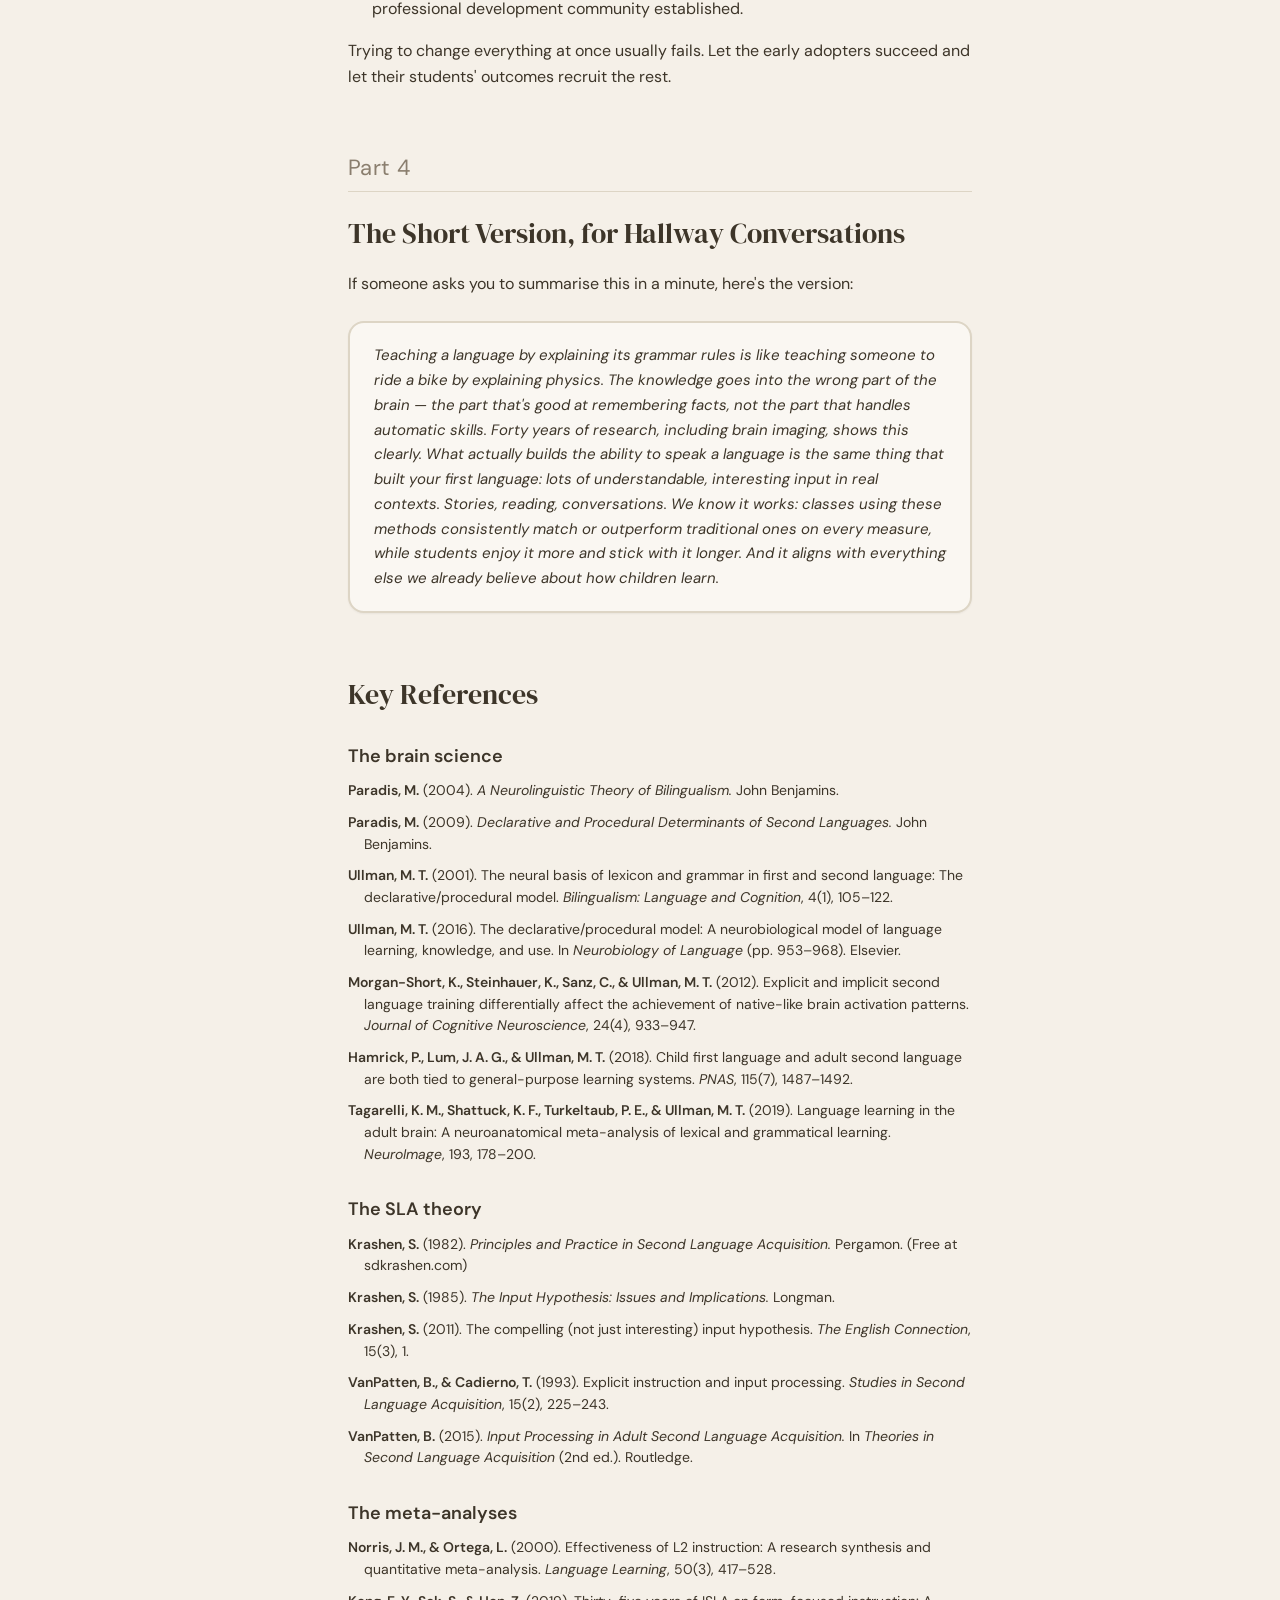
==== commit cc1255b8: "Remove logo Co-Authored-By: Claude Sonnet 4.6 <noreply@anthropic.com>" ====
--- a/index.html
+++ b/index.html
@@ -16,10 +16,6 @@
 <div class="page-body">
 
   <div class="left-col">
-    <header class="site-header">
-      <img src="images/logo-imagine-montessori-school.png" alt="Imagine Montessori School">
-    </header>
-
     <!-- ── Table of Contents ───────────────────────────────────── -->
     <nav class="toc" aria-label="Table of contents">
     <div class="version-toggle">
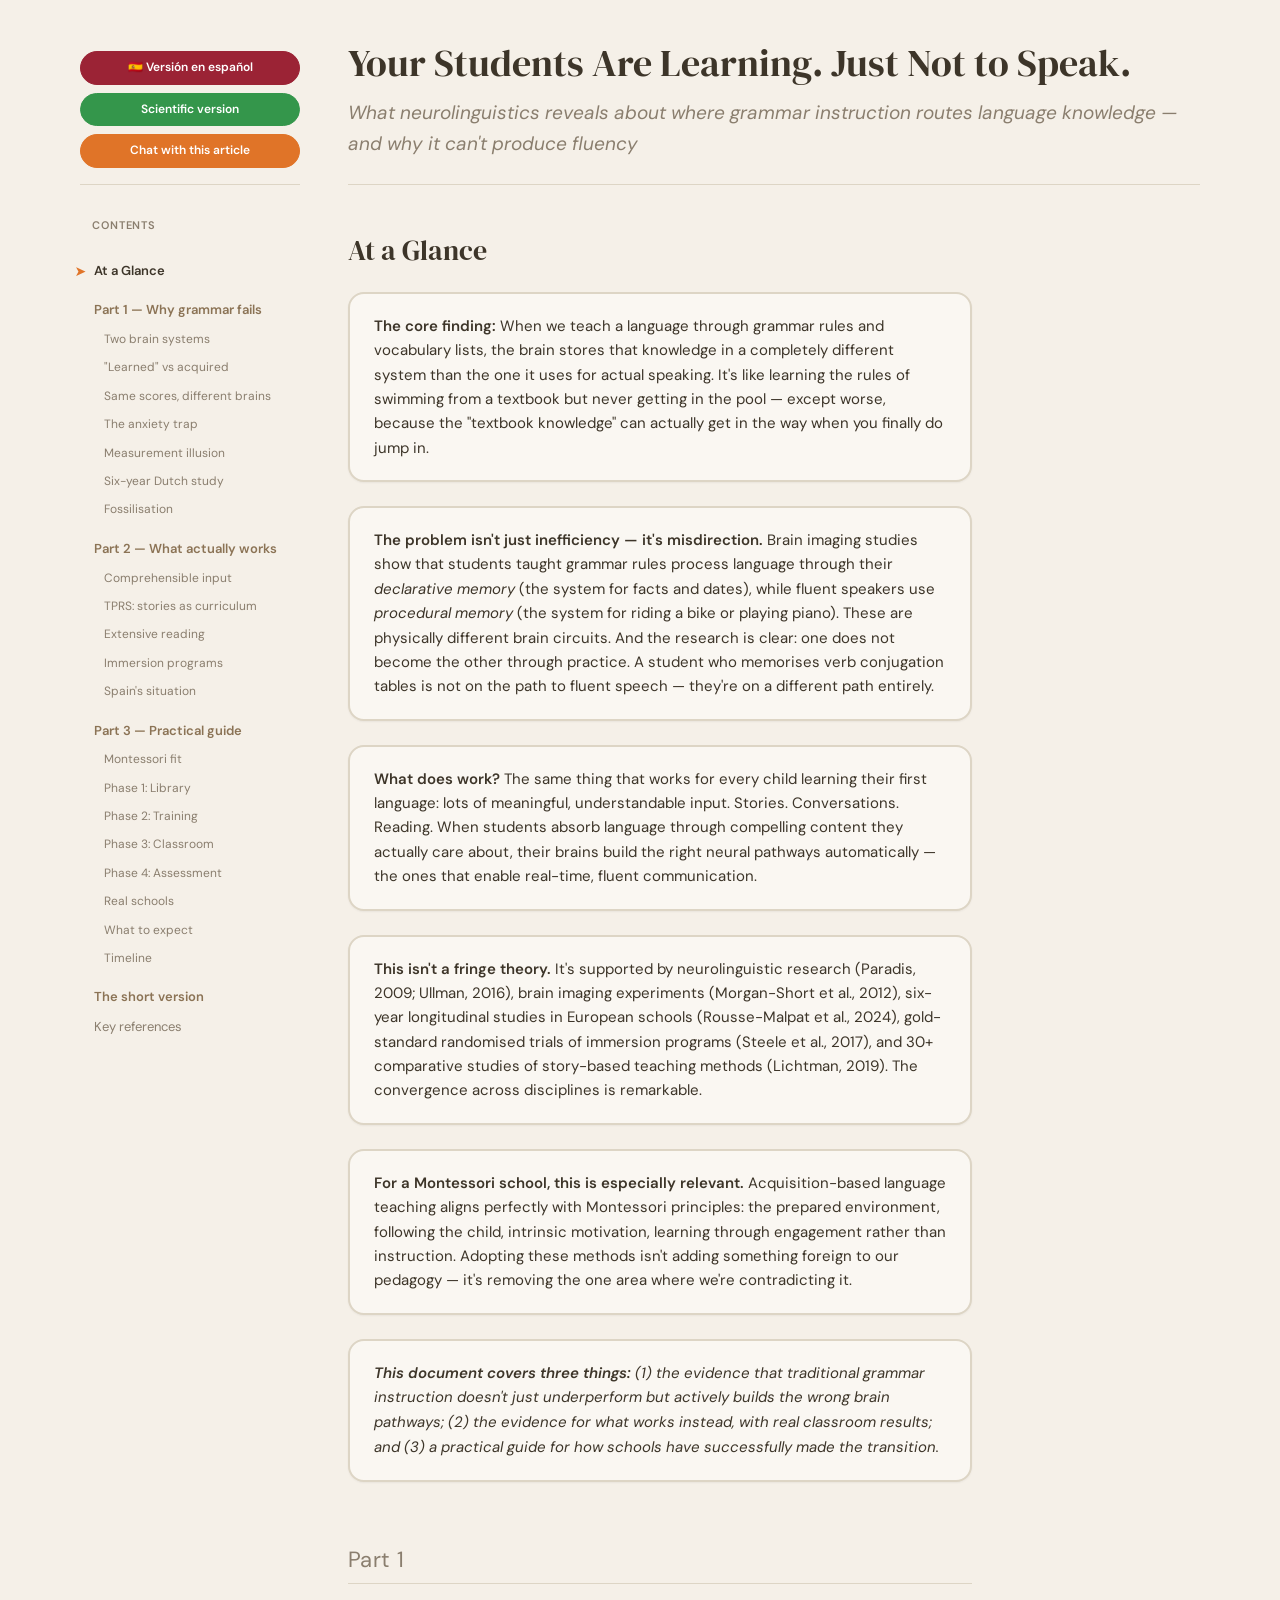
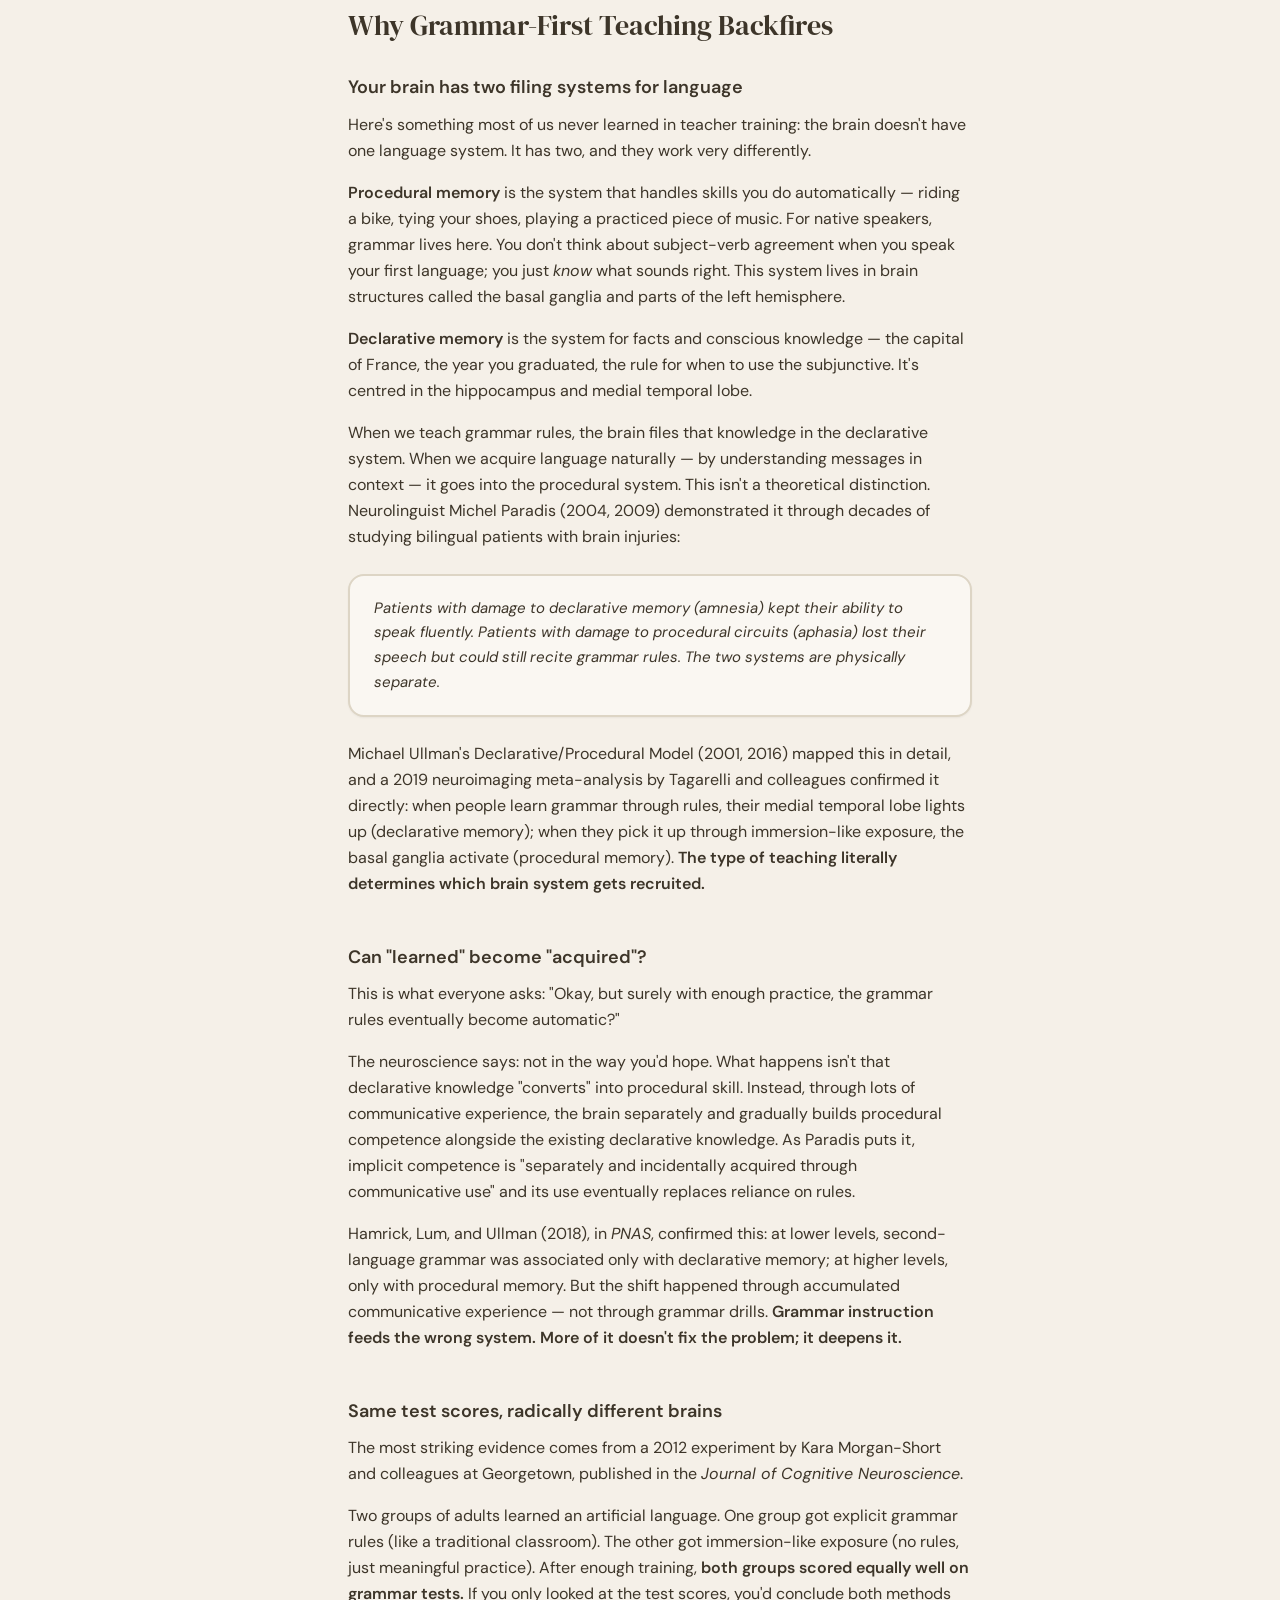
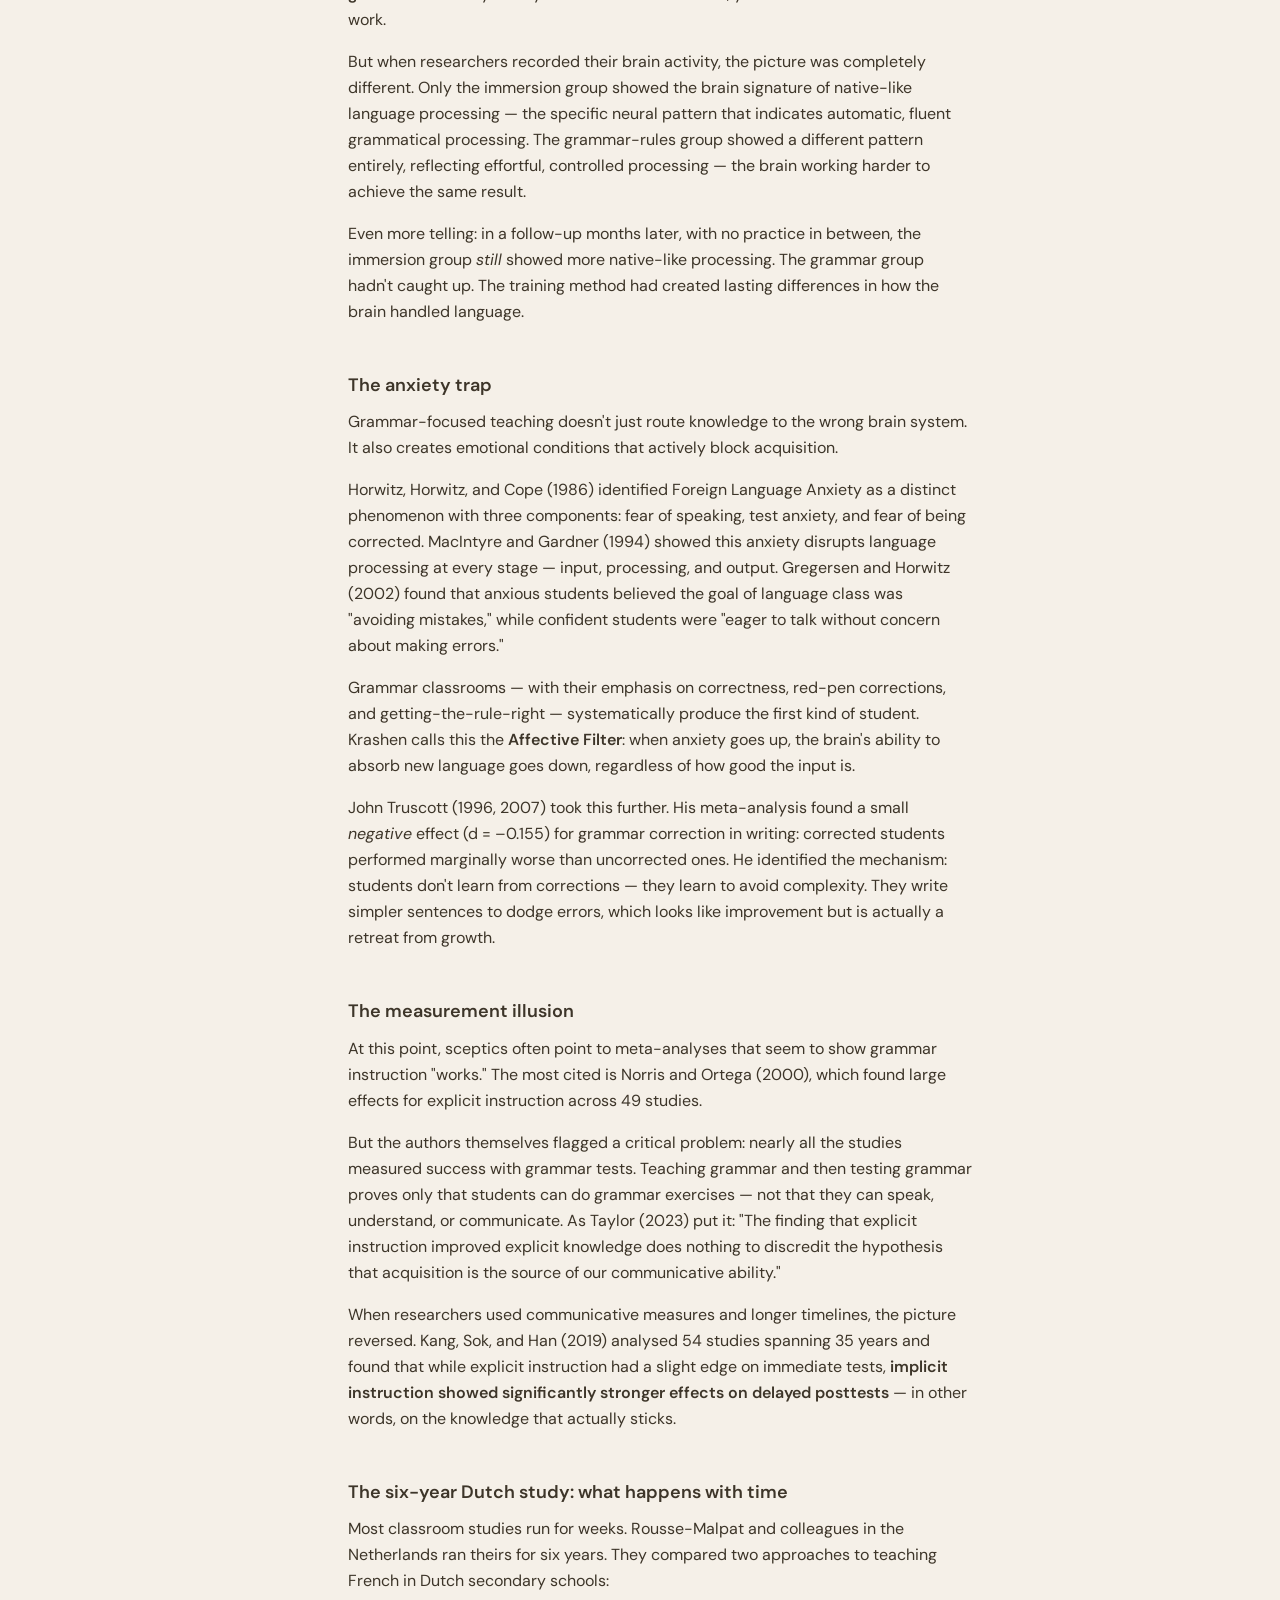
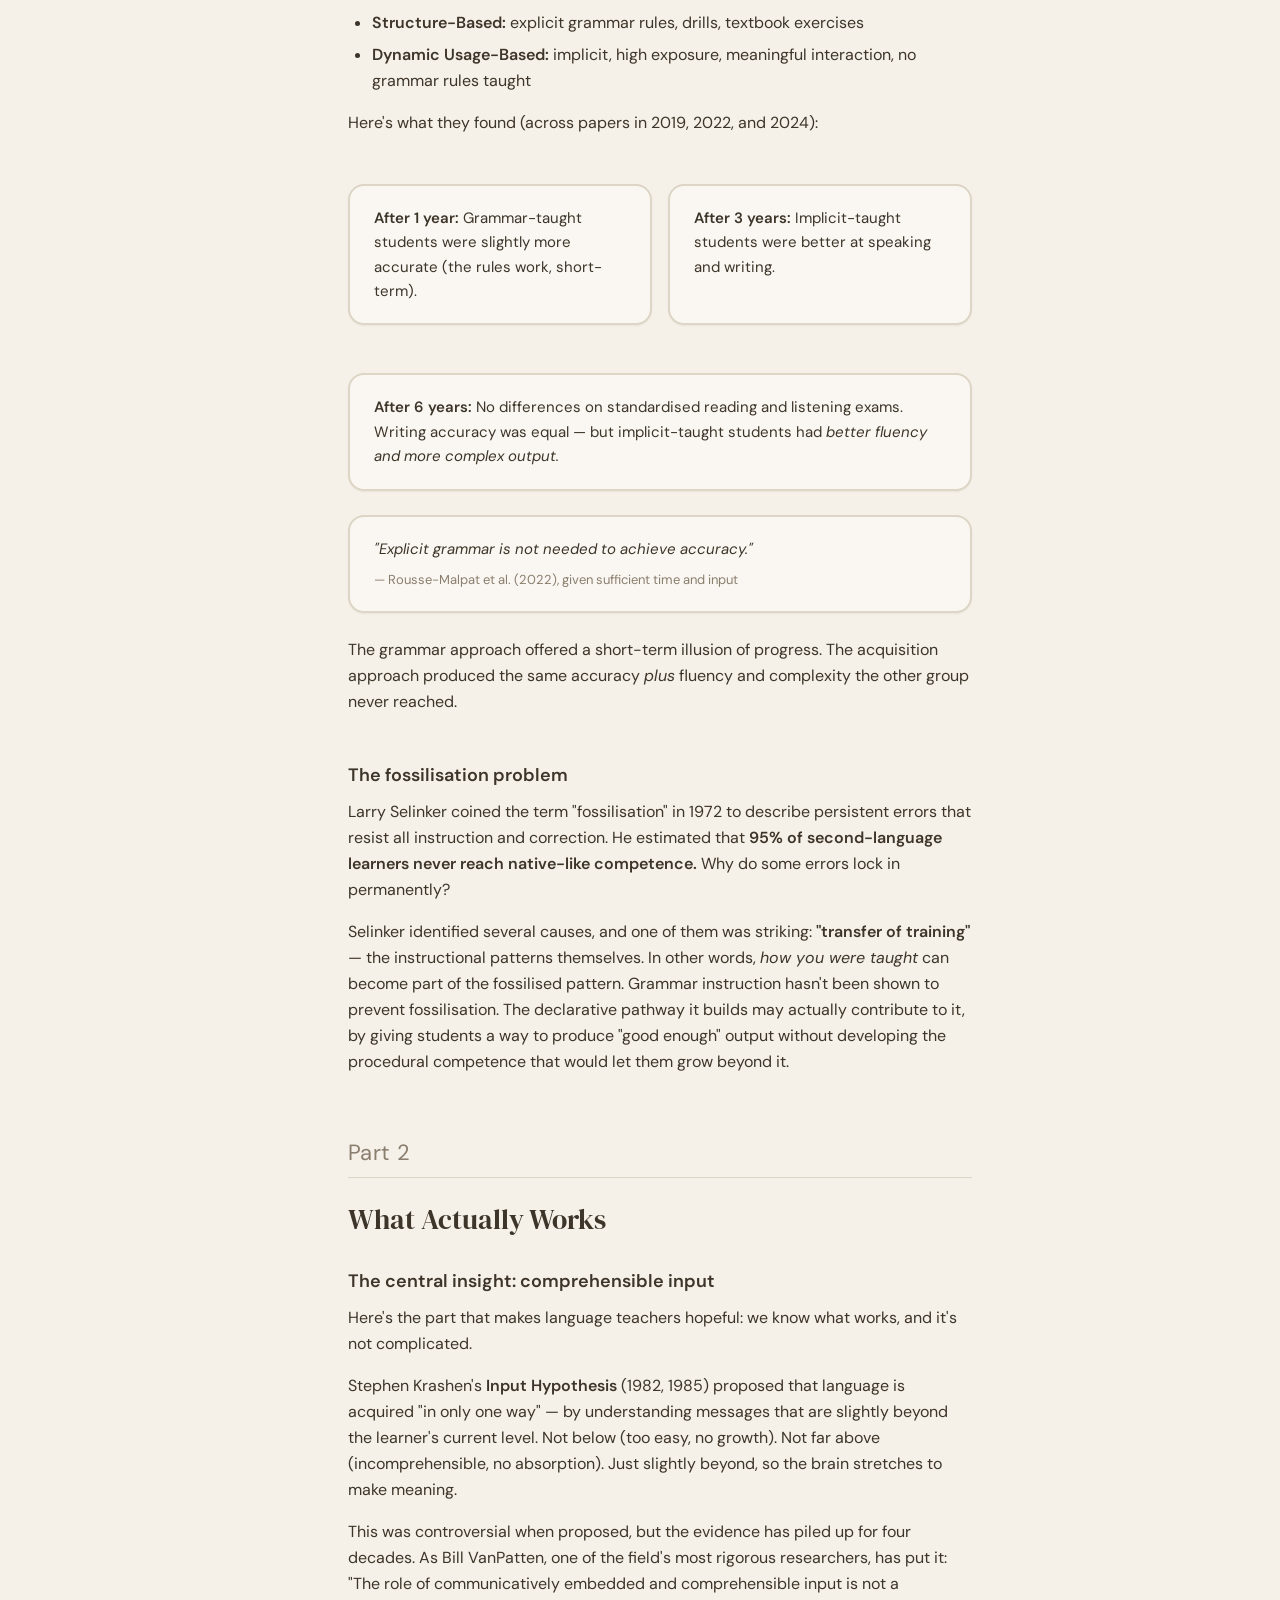
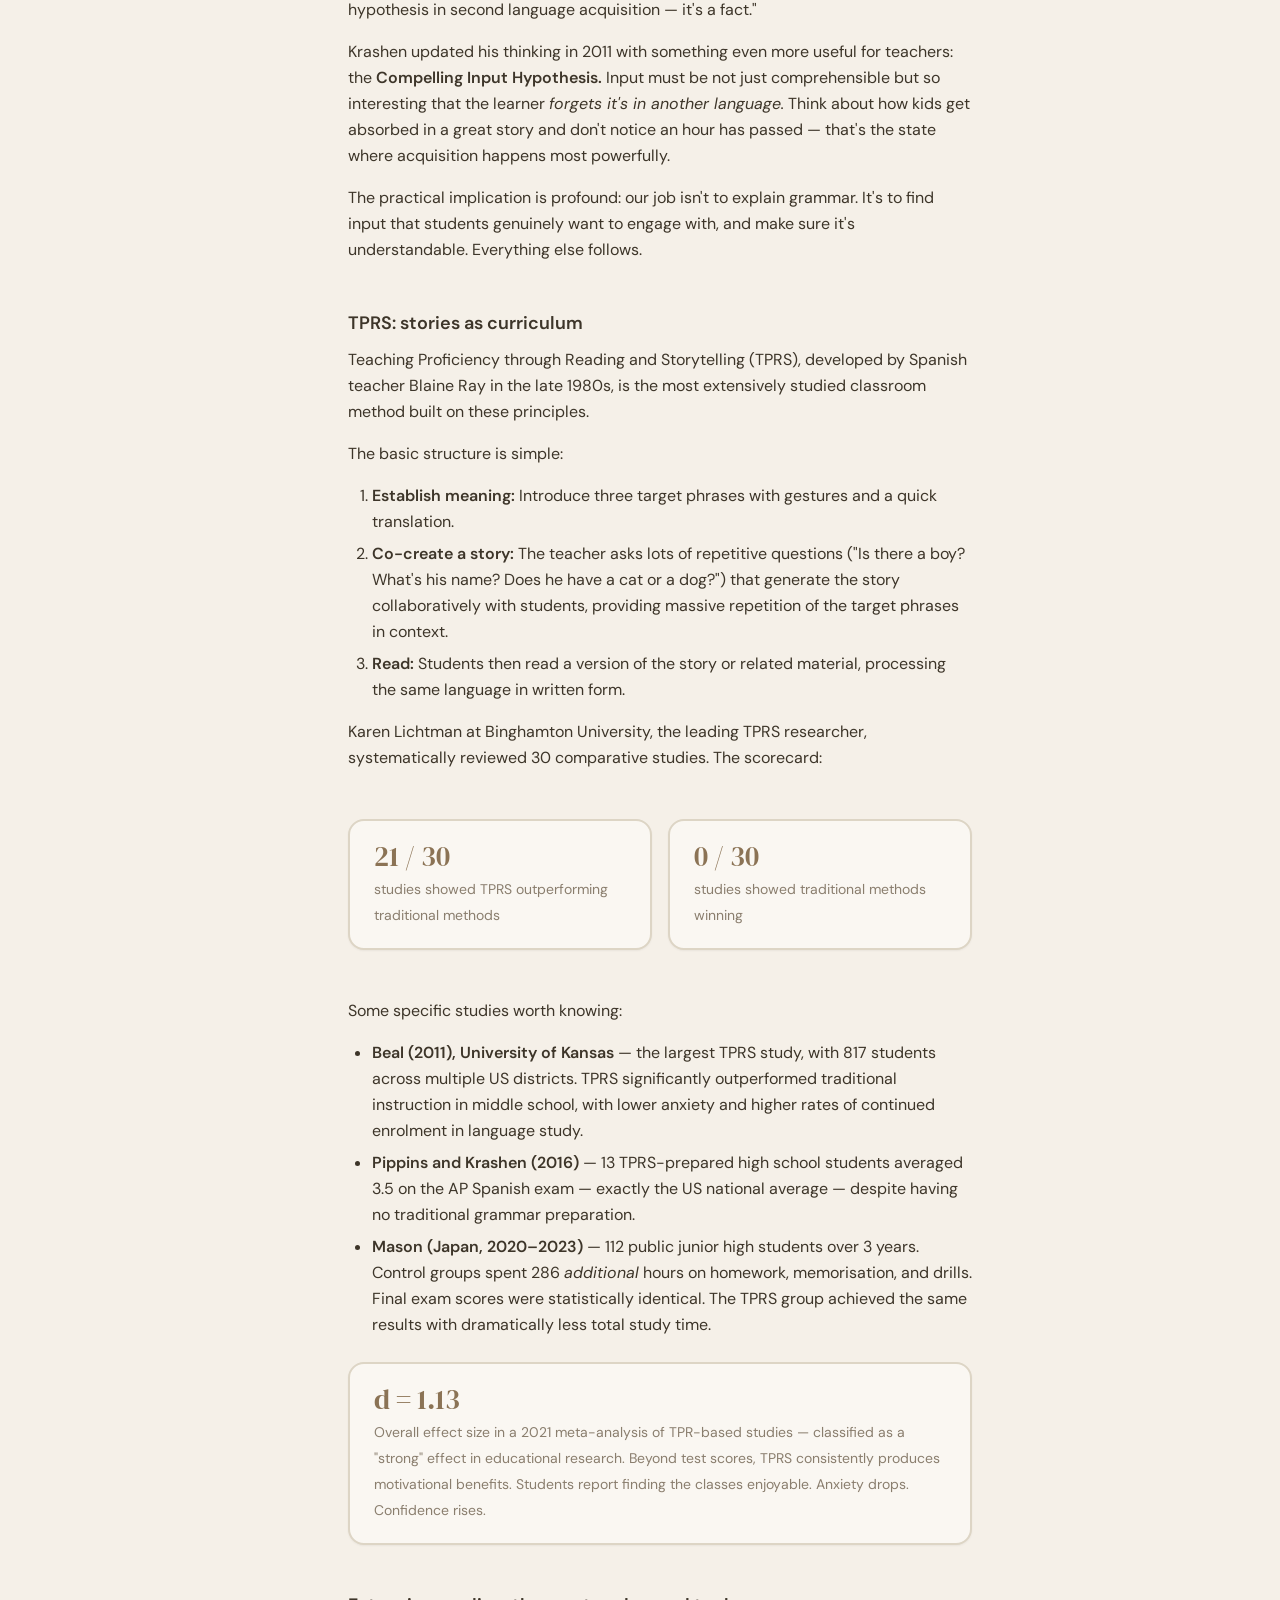
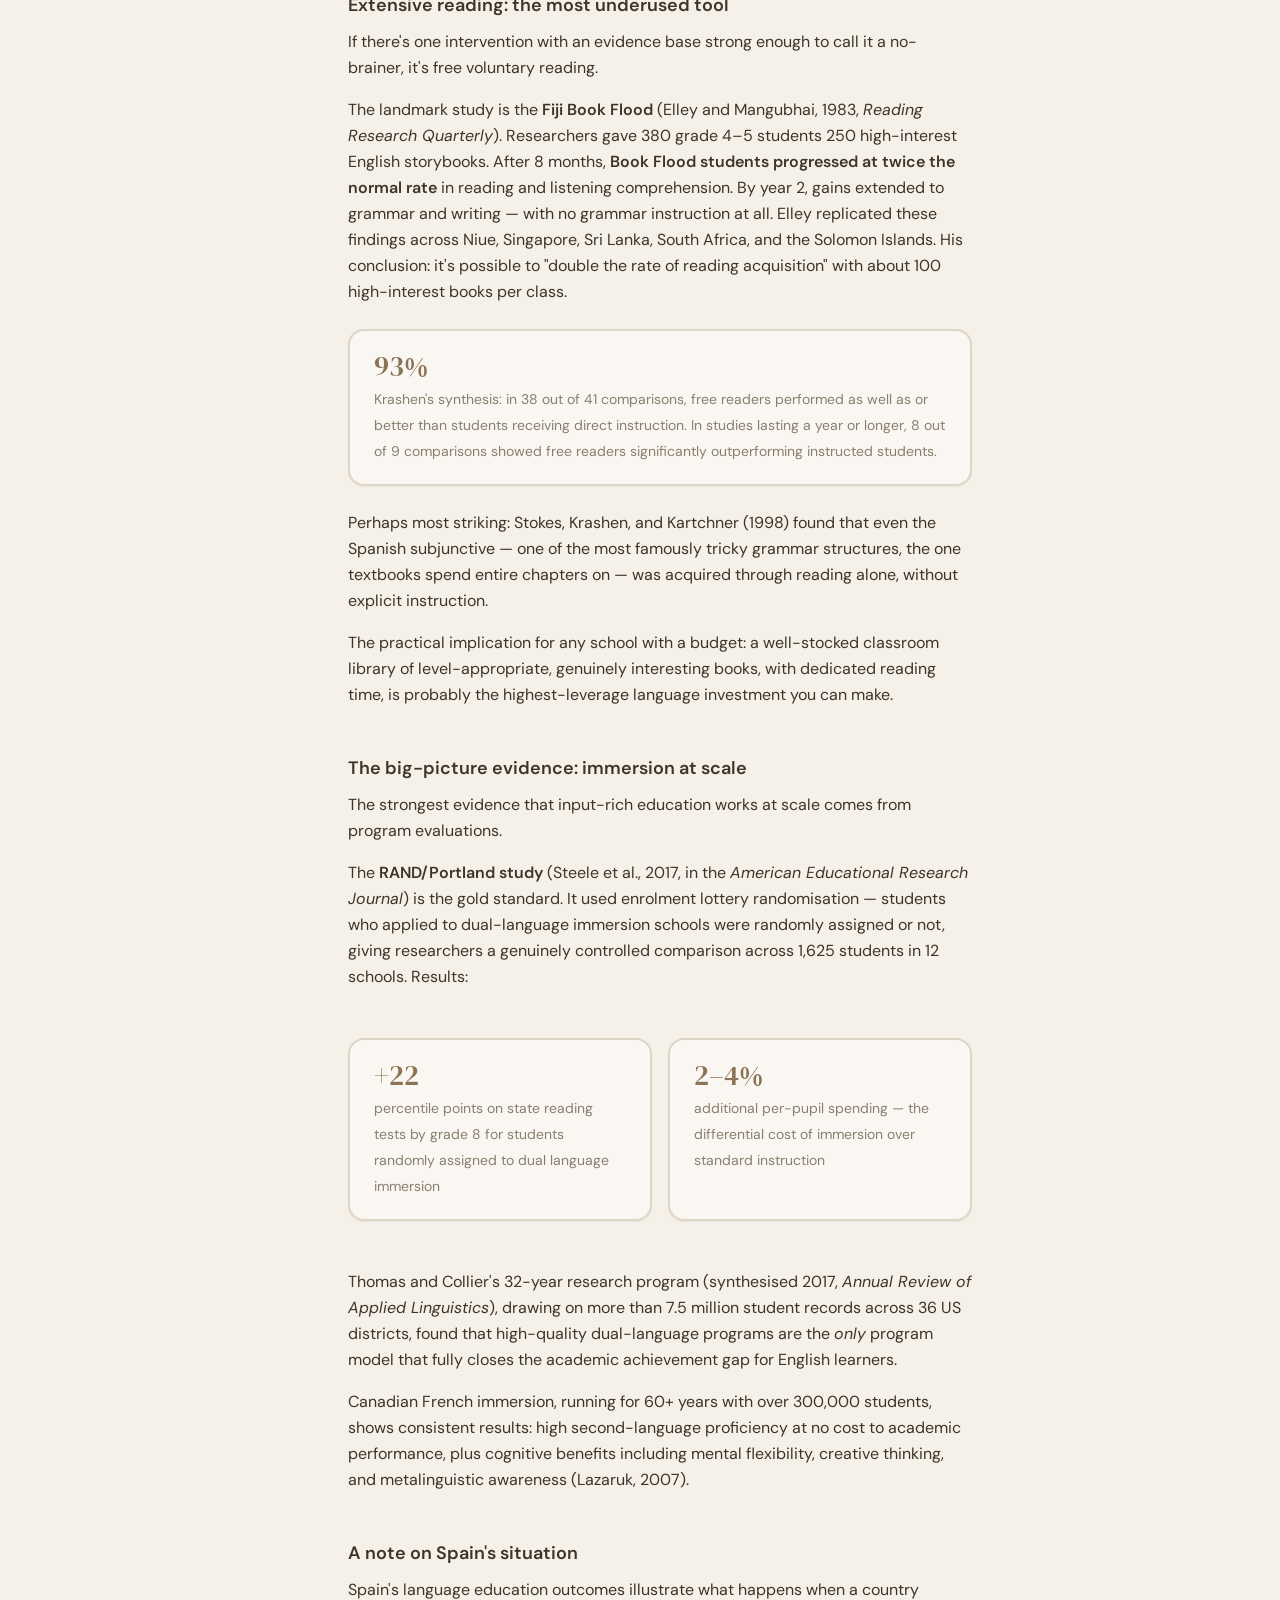
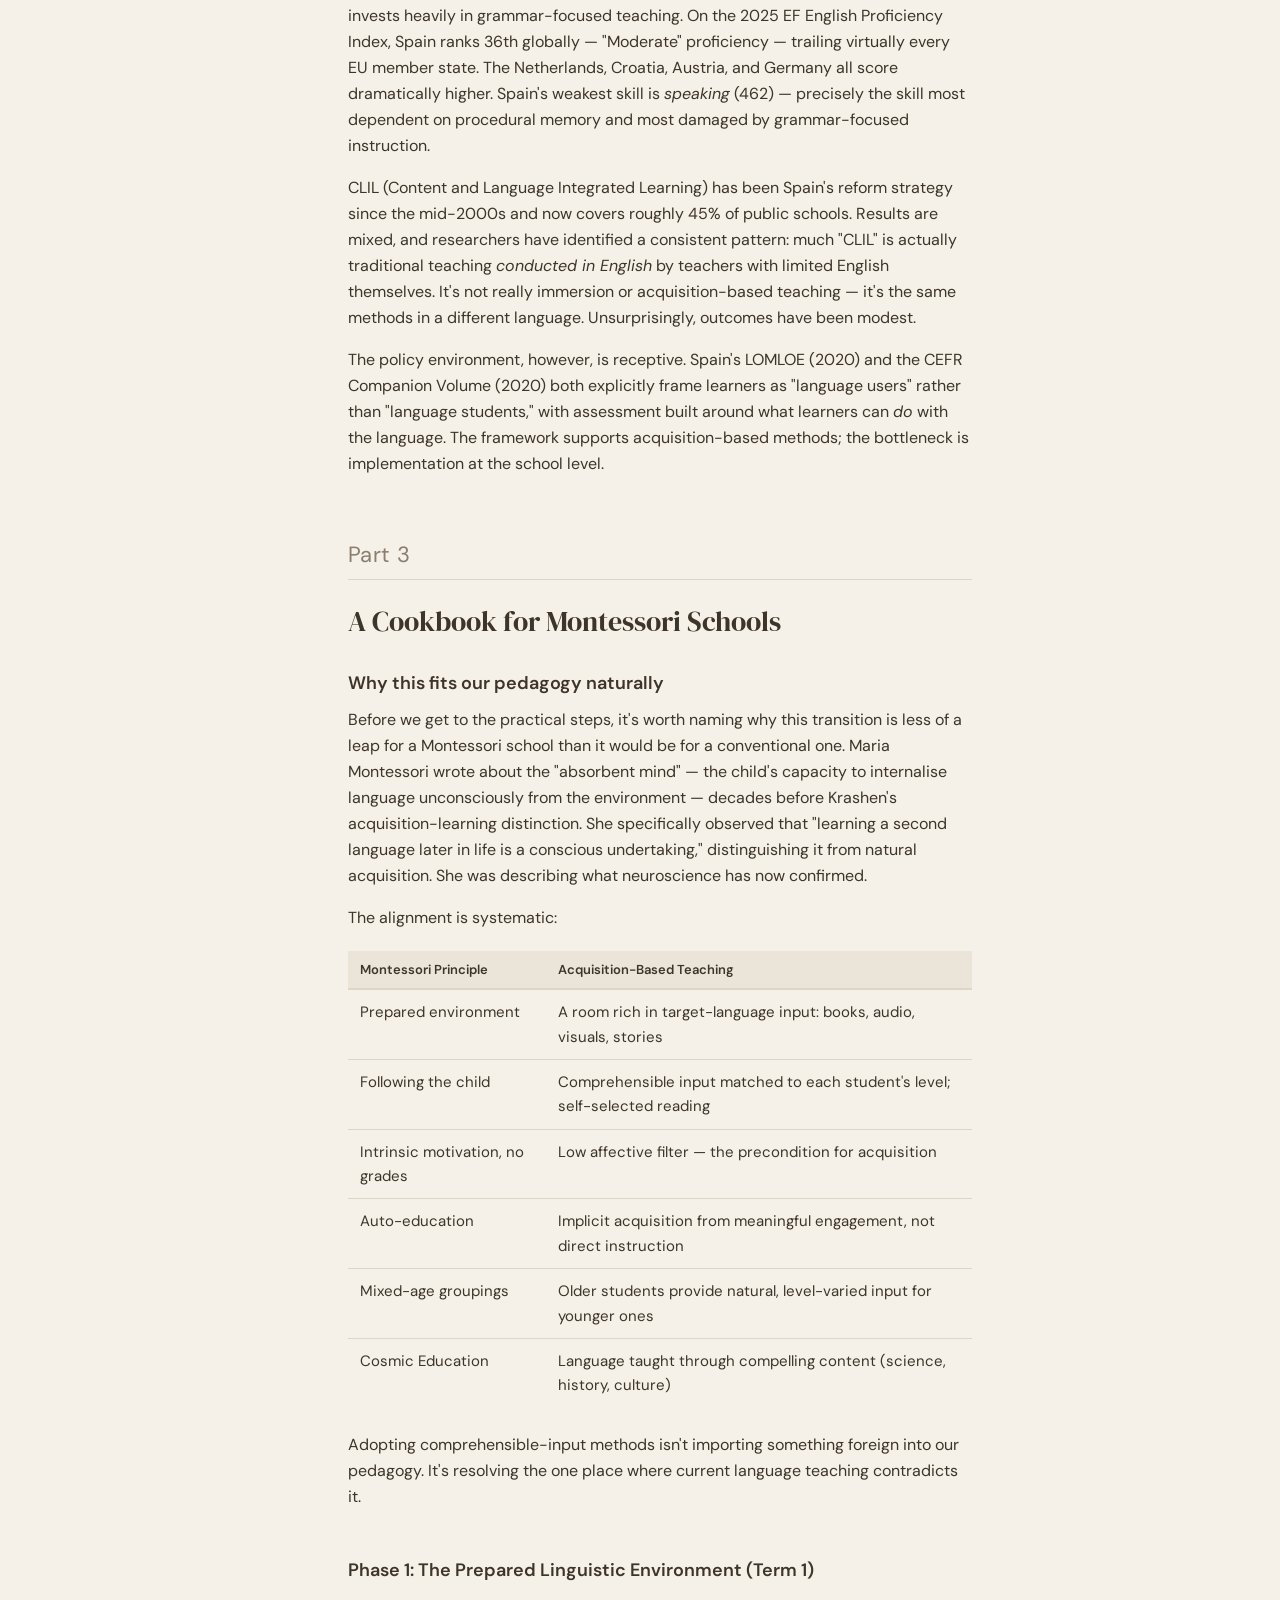
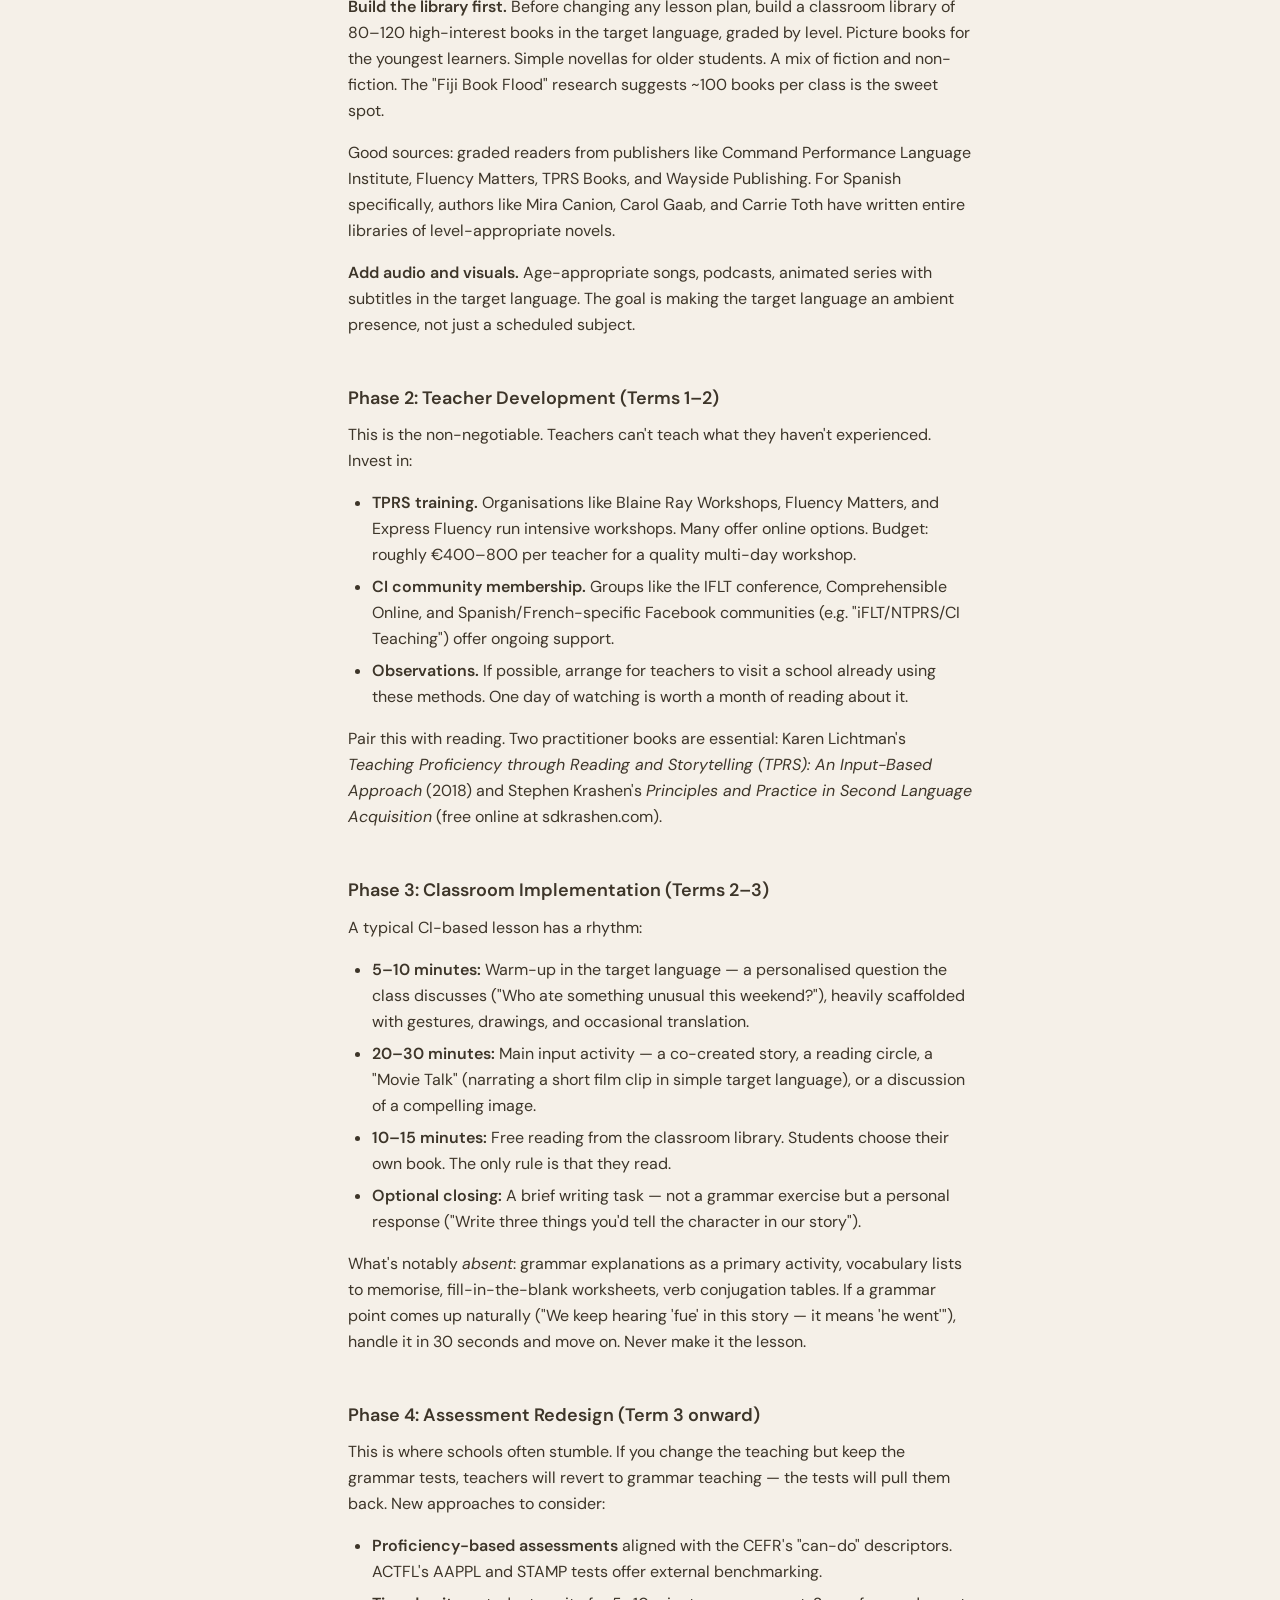
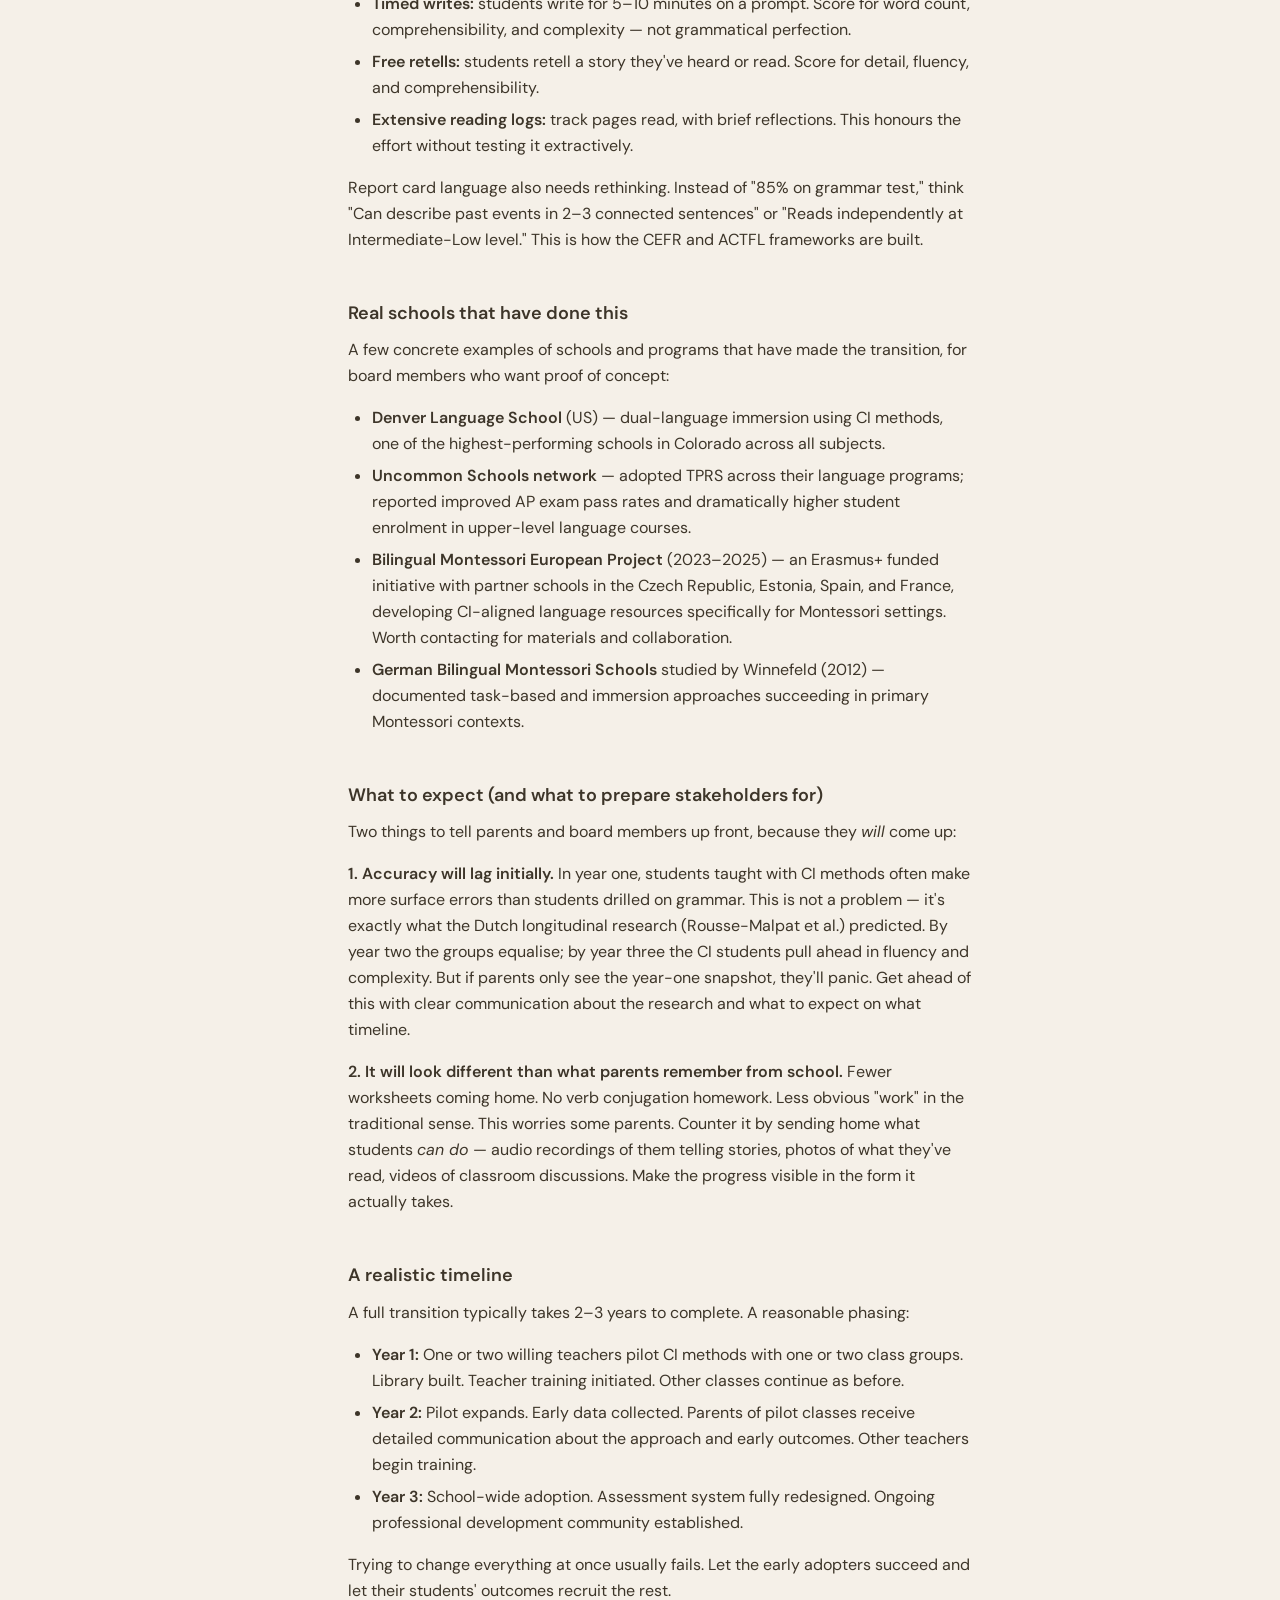
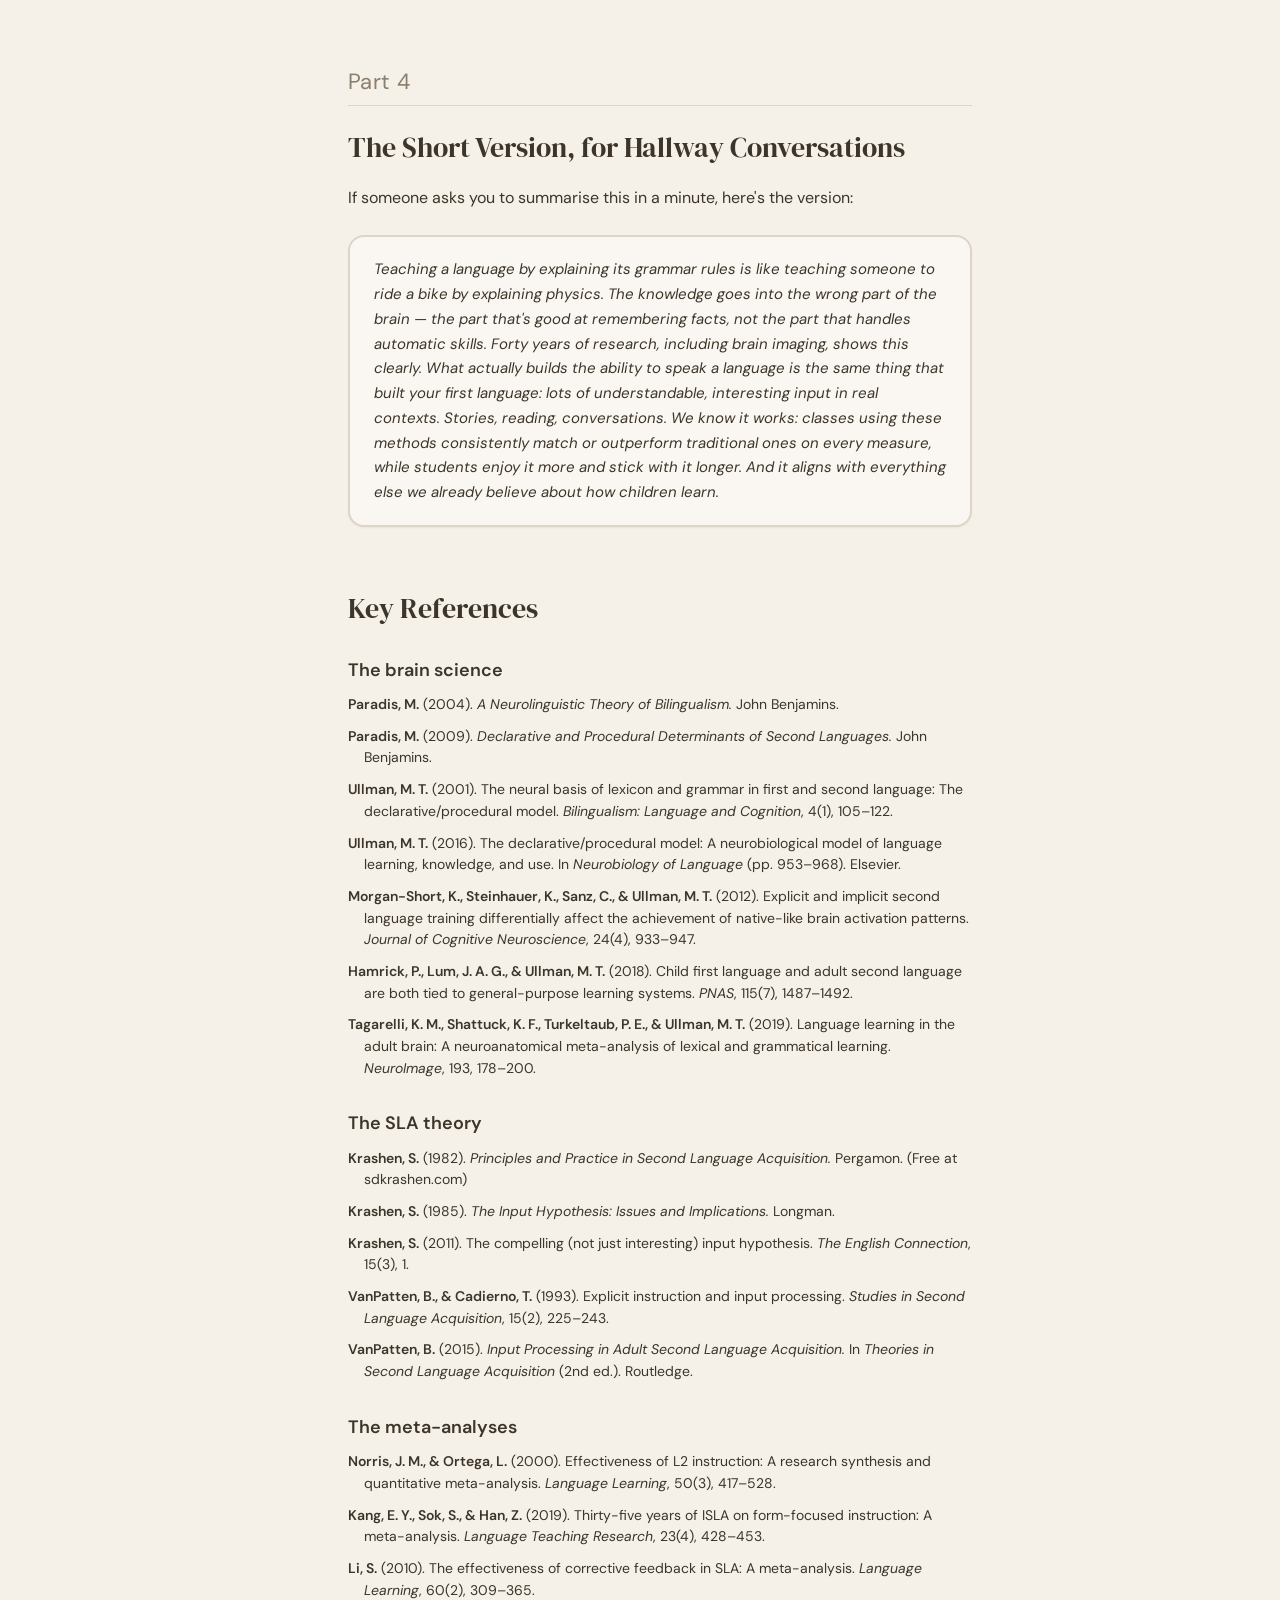
==== commit d607ceae: "Rebuild as 2x2 grid: buttons anchored down, sticky TOC, aligned separator Co-Authored-By: Claude Son" ====
--- a/index.html
+++ b/index.html
@@ -15,14 +15,21 @@
 
 <div class="page-body">
 
-  <div class="left-col">
-    <!-- ── Table of Contents ───────────────────────────────────── -->
-    <nav class="toc" aria-label="Table of contents">
-    <div class="version-toggle">
-      <a href="research_es.html" class="spanish-btn">🇪🇸 Versión en español</a>
-      <a href="scientific.html">Scientific version</a>
-      <a href="https://notebooklm.google.com/notebook/dc840c37-bfcf-4f83-8d60-6bcddbcb2706" class="chat-btn" target="_blank">Chat with this article</a>
-    </div>
+  <!-- cell 1: buttons, anchored down -->
+  <div class="left-top">
+    <a href="research_es.html" class="version-btn spanish-btn">🇪🇸 Versión en español</a>
+    <a href="scientific.html" class="version-btn">Scientific version</a>
+    <a href="https://notebooklm.google.com/notebook/dc840c37-bfcf-4f83-8d60-6bcddbcb2706" class="version-btn chat-btn" target="_blank">Chat with this article</a>
+  </div>
+
+  <!-- cell 2: title + subtitle -->
+  <div class="article-heading">
+    <h1>Your Students Are Learning. Just Not to Speak.</h1>
+    <p class="subtitle">What neurolinguistics reveals about where grammar instruction routes language knowledge — and why it can't produce fluency</p>
+  </div>
+
+  <!-- cell 3: sticky TOC -->
+  <nav class="toc" aria-label="Table of contents">
     <p class="toc-title">Contents</p>
     <ul>
       <li class="toc-part"><a href="#at-a-glance">At a Glance</a></li>
@@ -57,15 +64,9 @@
       <li><a href="#references">Key references</a></li>
     </ul>
   </nav>
-  </div><!-- /.left-col -->
-
-  <!-- ── Article ──────────────────────────────────────────────── -->
+
+  <!-- cell 4: article -->
   <article>
-
-    <div class="article-heading">
-      <h1>Your Students Are Learning. Just Not to Speak.</h1>
-      <p class="subtitle">What neurolinguistics reveals about where grammar instruction routes language knowledge — and why it can't produce fluency</p>
-    </div>
 
     <!-- At a Glance -->
     <section id="at-a-glance">
--- a/style.css
+++ b/style.css
@@ -29,23 +29,31 @@
   line-height: 1.625;
 }
 
-/* ── Site header ───────────────────────────────────────────────────────────── */
-.site-header {
+/* ── Layout: 2×2 grid ──────────────────────────────────────────────────────── */
+.page-body {
+  display: grid;
+  grid-template-columns: 220px 1fr;
+  grid-template-rows: auto 1fr;
+  max-width: 72rem;
+  margin: 0 auto;
+  padding: 0 1rem;
+  column-gap: 3rem;
+}
+
+/* cell 1: buttons, anchored to bottom of row */
+.left-top {
+  display: flex;
+  flex-direction: column;
+  justify-content: flex-end;
+  gap: 0.5rem;
+  padding: 2.5rem 0 1rem;
+  border-bottom: 1px solid var(--border);
+}
+
+/* cell 2: title + subtitle */
+.article-heading {
   padding: 2.5rem 0 1.5rem;
-  animation: fade-in 0.4s ease both;
-}
-
-.site-header img {
-  width: 120px;
-  height: auto;
-  display: block;
-}
-
-/* ── Article heading (h1 + subtitle live in the article column) ─────────────── */
-.article-heading {
-  padding: 2.5rem 0 2rem;
   border-bottom: 1px solid var(--border);
-  margin-bottom: 2rem;
 }
 
 .article-heading h1 {
@@ -64,26 +72,12 @@
   color: var(--muted-foreground);
 }
 
-/* ── Layout ────────────────────────────────────────────────────────────────── */
-.page-body {
-  display: flex;
-  max-width: 72rem;
-  margin: 0 auto;
-  padding: 0 1rem;
-  gap: 3rem;
-  align-items: flex-start;
-}
-
-.left-col {
-  width: 220px;
-  flex-shrink: 0;
-}
-
-/* ── TOC ───────────────────────────────────────────────────────────────────── */
+/* cell 3: sticky TOC */
 .toc {
   position: sticky;
   top: 2rem;
-  padding: 0;
+  align-self: start;
+  padding: 2rem 0 4rem;
 }
 
 .toc-title {
@@ -167,7 +161,6 @@
 
 /* ── Article ───────────────────────────────────────────────────────────────── */
 article {
-  flex: 1;
   min-width: 0;
   max-width: 39rem;
   padding: 2rem 0 4rem;
@@ -297,17 +290,25 @@
 /* ── Mobile TOC ────────────────────────────────────────────────────────────── */
 @media (max-width: 767px) {
   .page-body {
-    flex-direction: column;
-    gap: 0;
+    display: block;
     padding: 0;
   }
 
-  .left-col {
+  .left-top {
     display: none;
   }
 
+  .toc {
+    display: none;
+  }
+
+  .article-heading {
+    padding: 1.5rem 1rem 1rem;
+  }
+
   article {
     padding: 1.5rem 1rem 3rem;
+    max-width: none;
   }
 }
 
@@ -322,14 +323,8 @@
   font-size: 1rem;
 }
 
-/* ── Version toggle ────────────────────────────────────────────────────────── */
-.version-toggle {
-  padding-bottom: 0.875rem;
-  margin-bottom: 0.25rem;
-  border-bottom: 1px solid var(--border);
-}
-
-.version-toggle a {
+/* ── Version buttons ───────────────────────────────────────────────────────── */
+.version-btn {
   font-family: 'DM Sans', system-ui, sans-serif;
   font-size: 0.75rem;
   font-weight: 600;
@@ -344,28 +339,27 @@
   transition: background 0.15s, border-color 0.15s;
 }
 
-.version-toggle a:hover {
+.version-btn:hover {
   background: #2a7a3d;
   border-color: #2a7a3d;
 }
 
-.version-toggle a.chat-btn {
-  margin-top: 0.5rem;
+.version-btn.chat-btn {
   background: #e07428;
   border-color: #e07428;
 }
 
-.version-toggle a.chat-btn:hover {
+.version-btn.chat-btn:hover {
   background: #c4641f;
   border-color: #c4641f;
 }
 
-.version-toggle a.spanish-btn {
+.version-btn.spanish-btn {
   background: #9b2335;
   border-color: #9b2335;
 }
 
-.version-toggle a.spanish-btn:hover {
+.version-btn.spanish-btn:hover {
   background: #7a1b28;
   border-color: #7a1b28;
 }
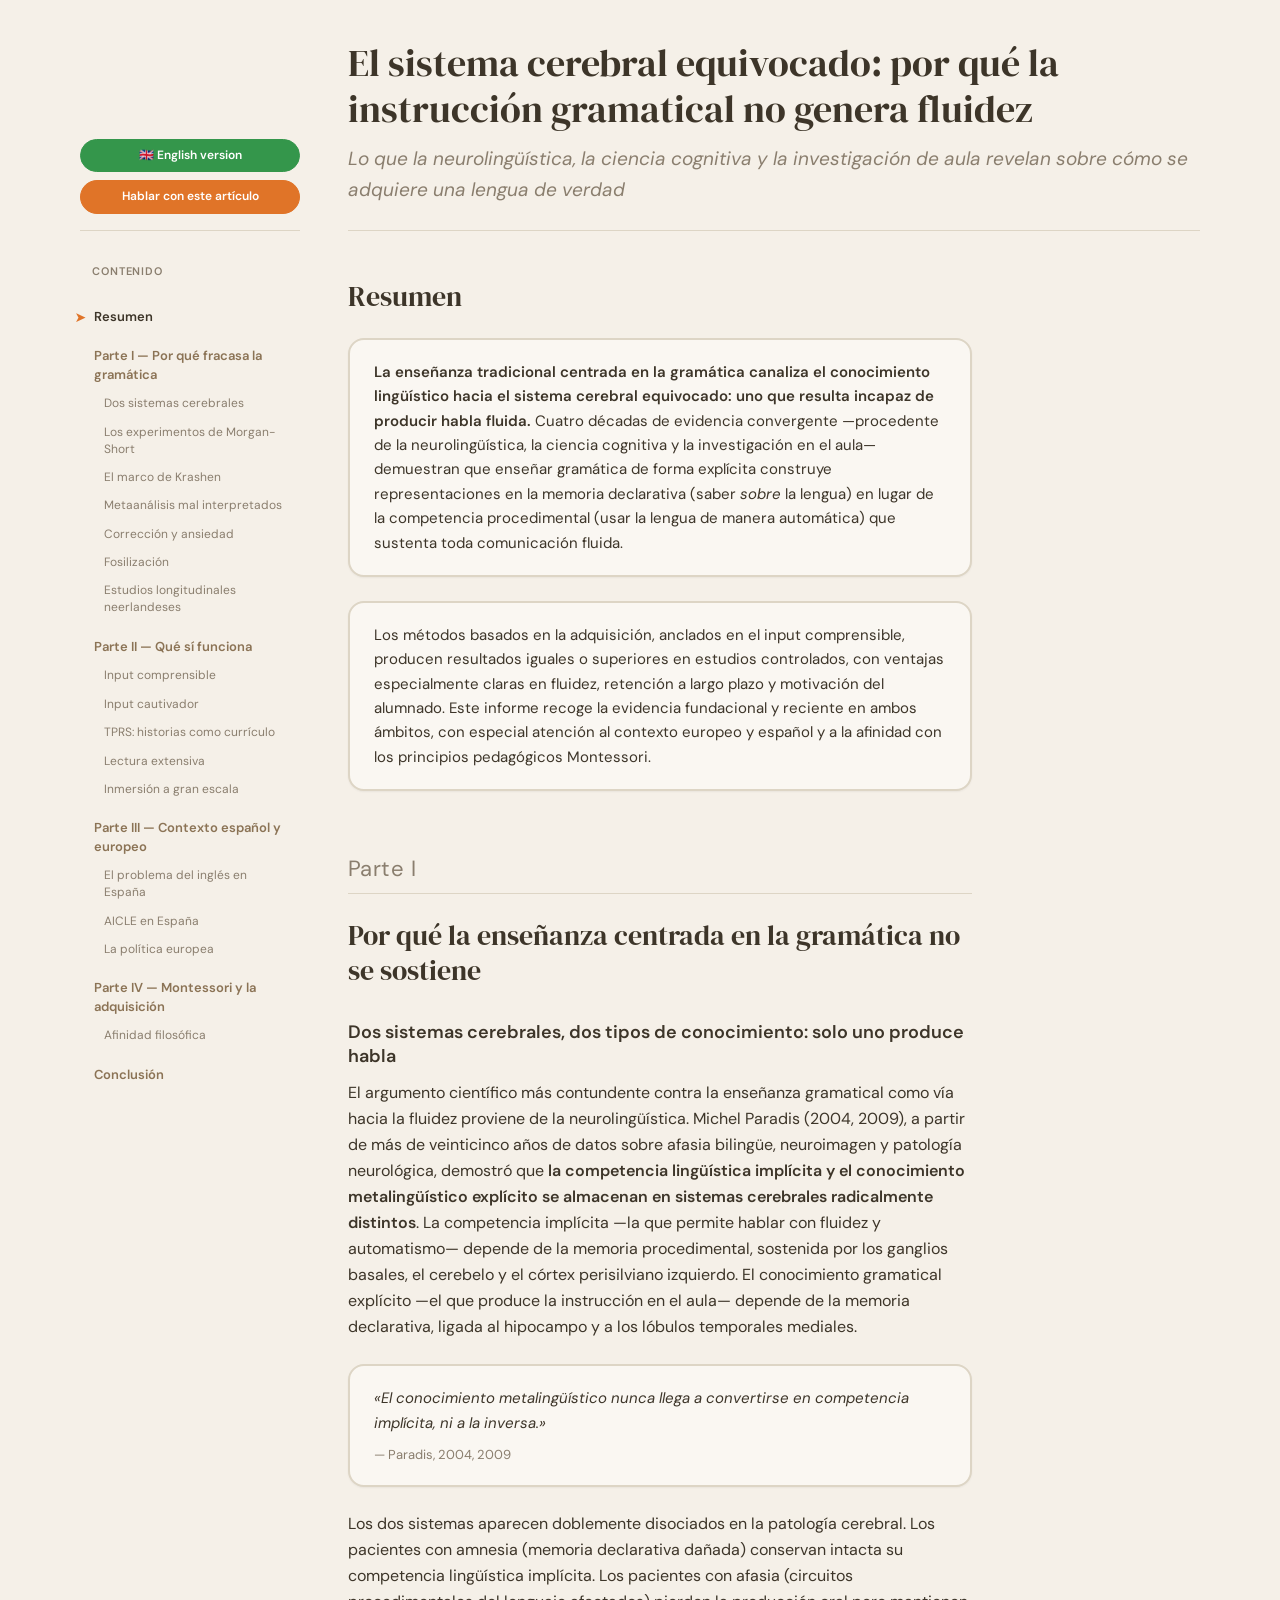
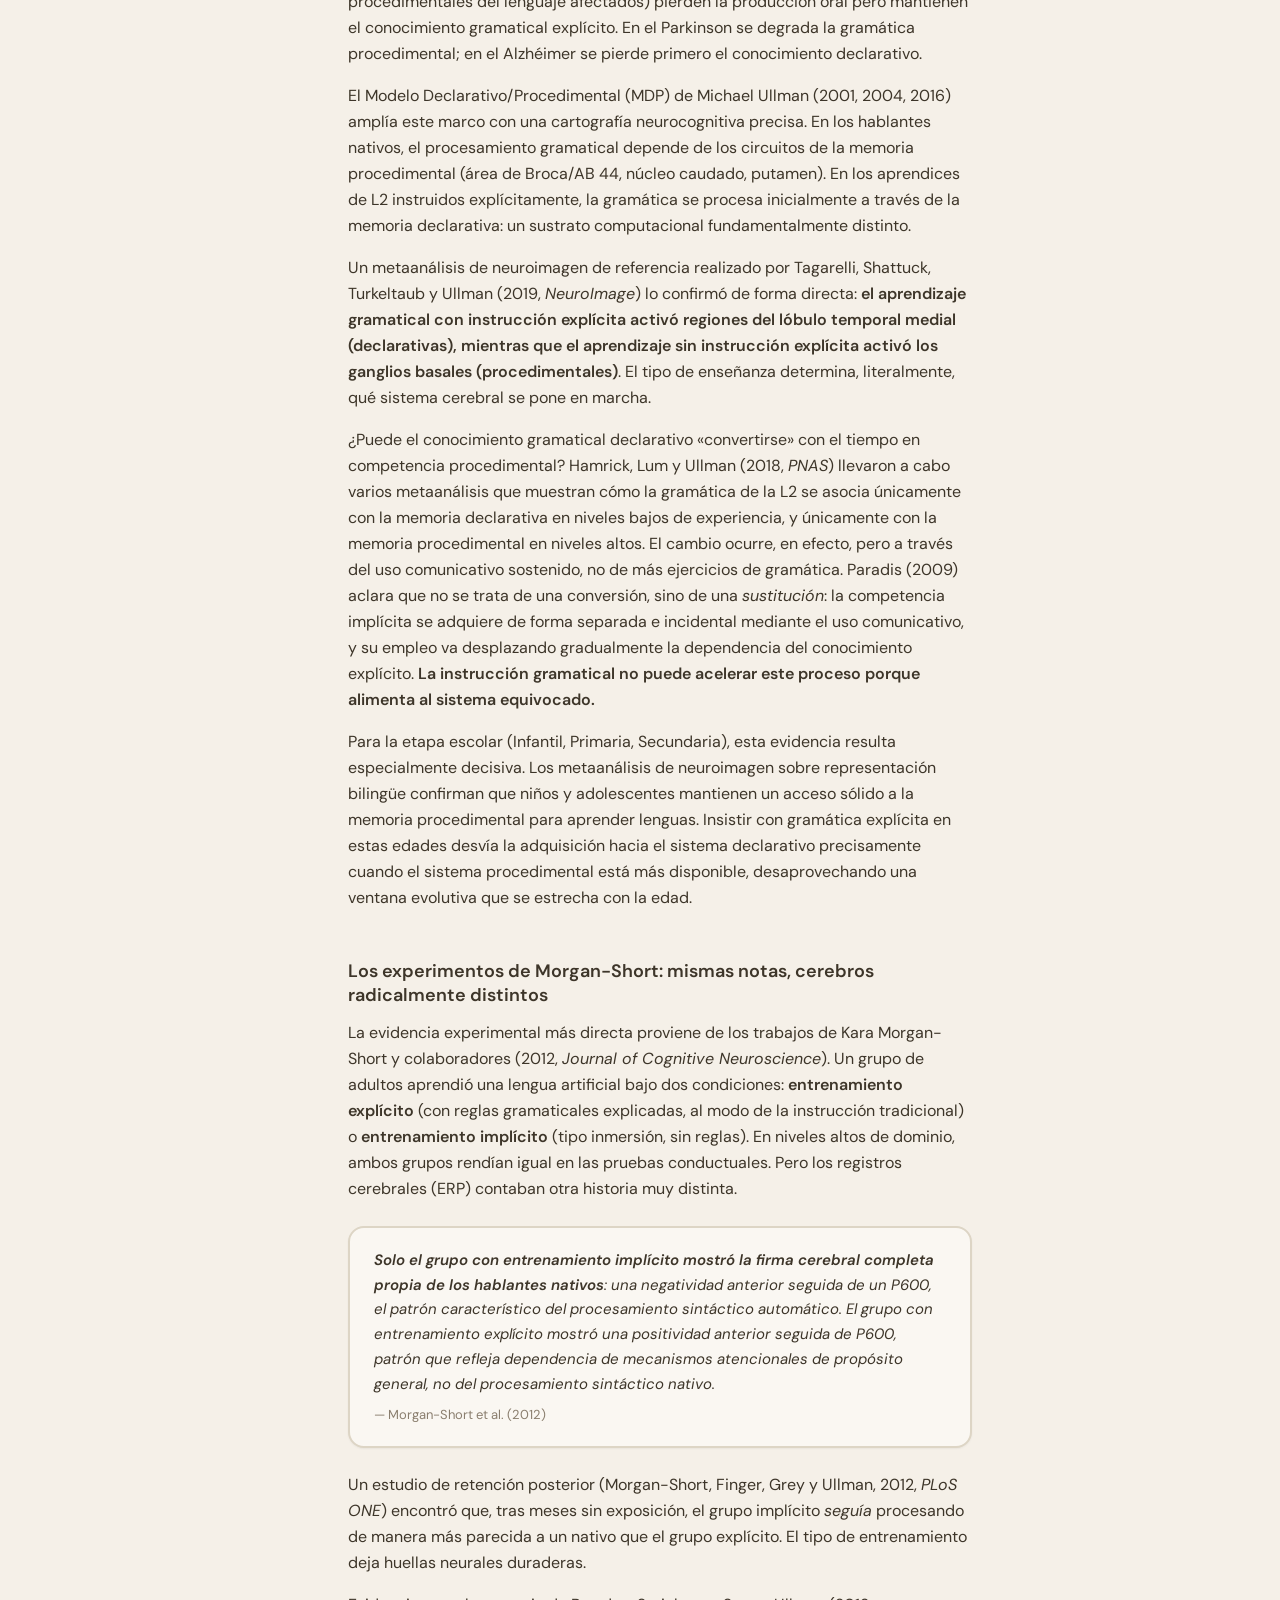
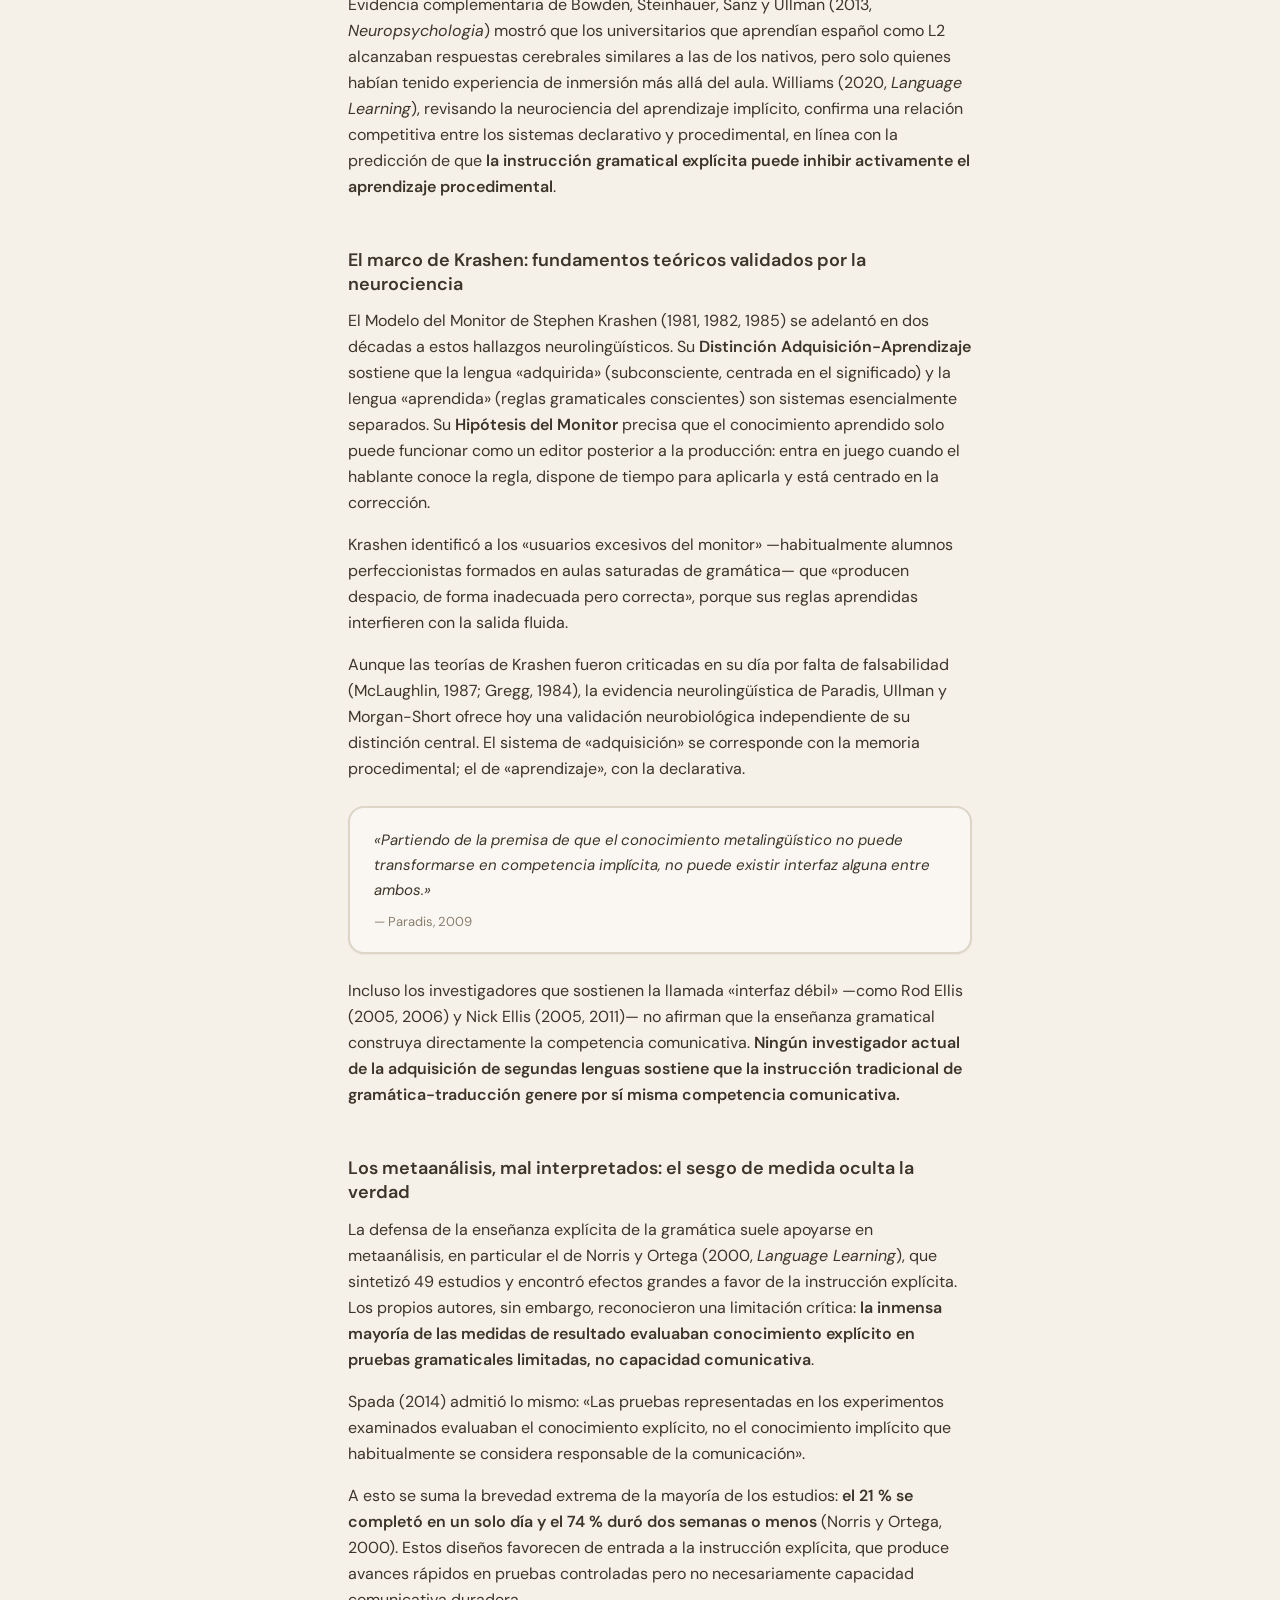
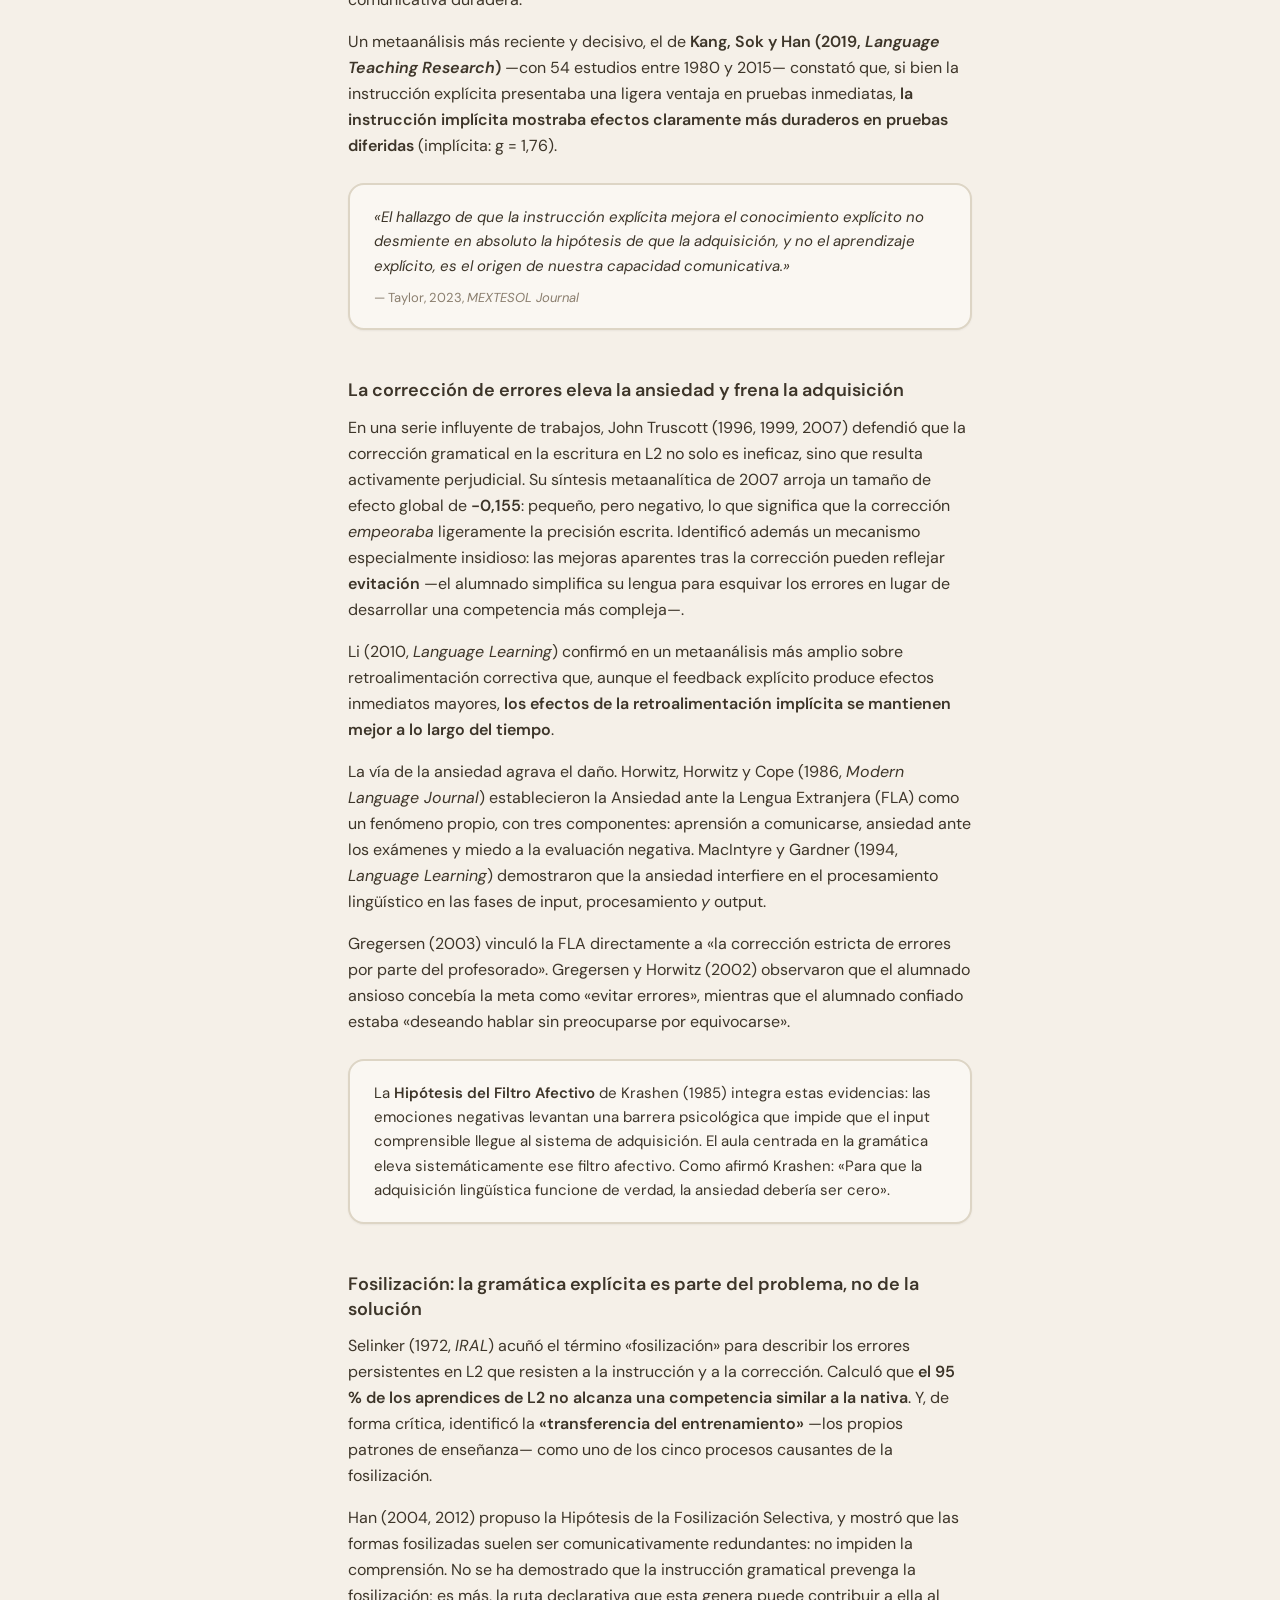
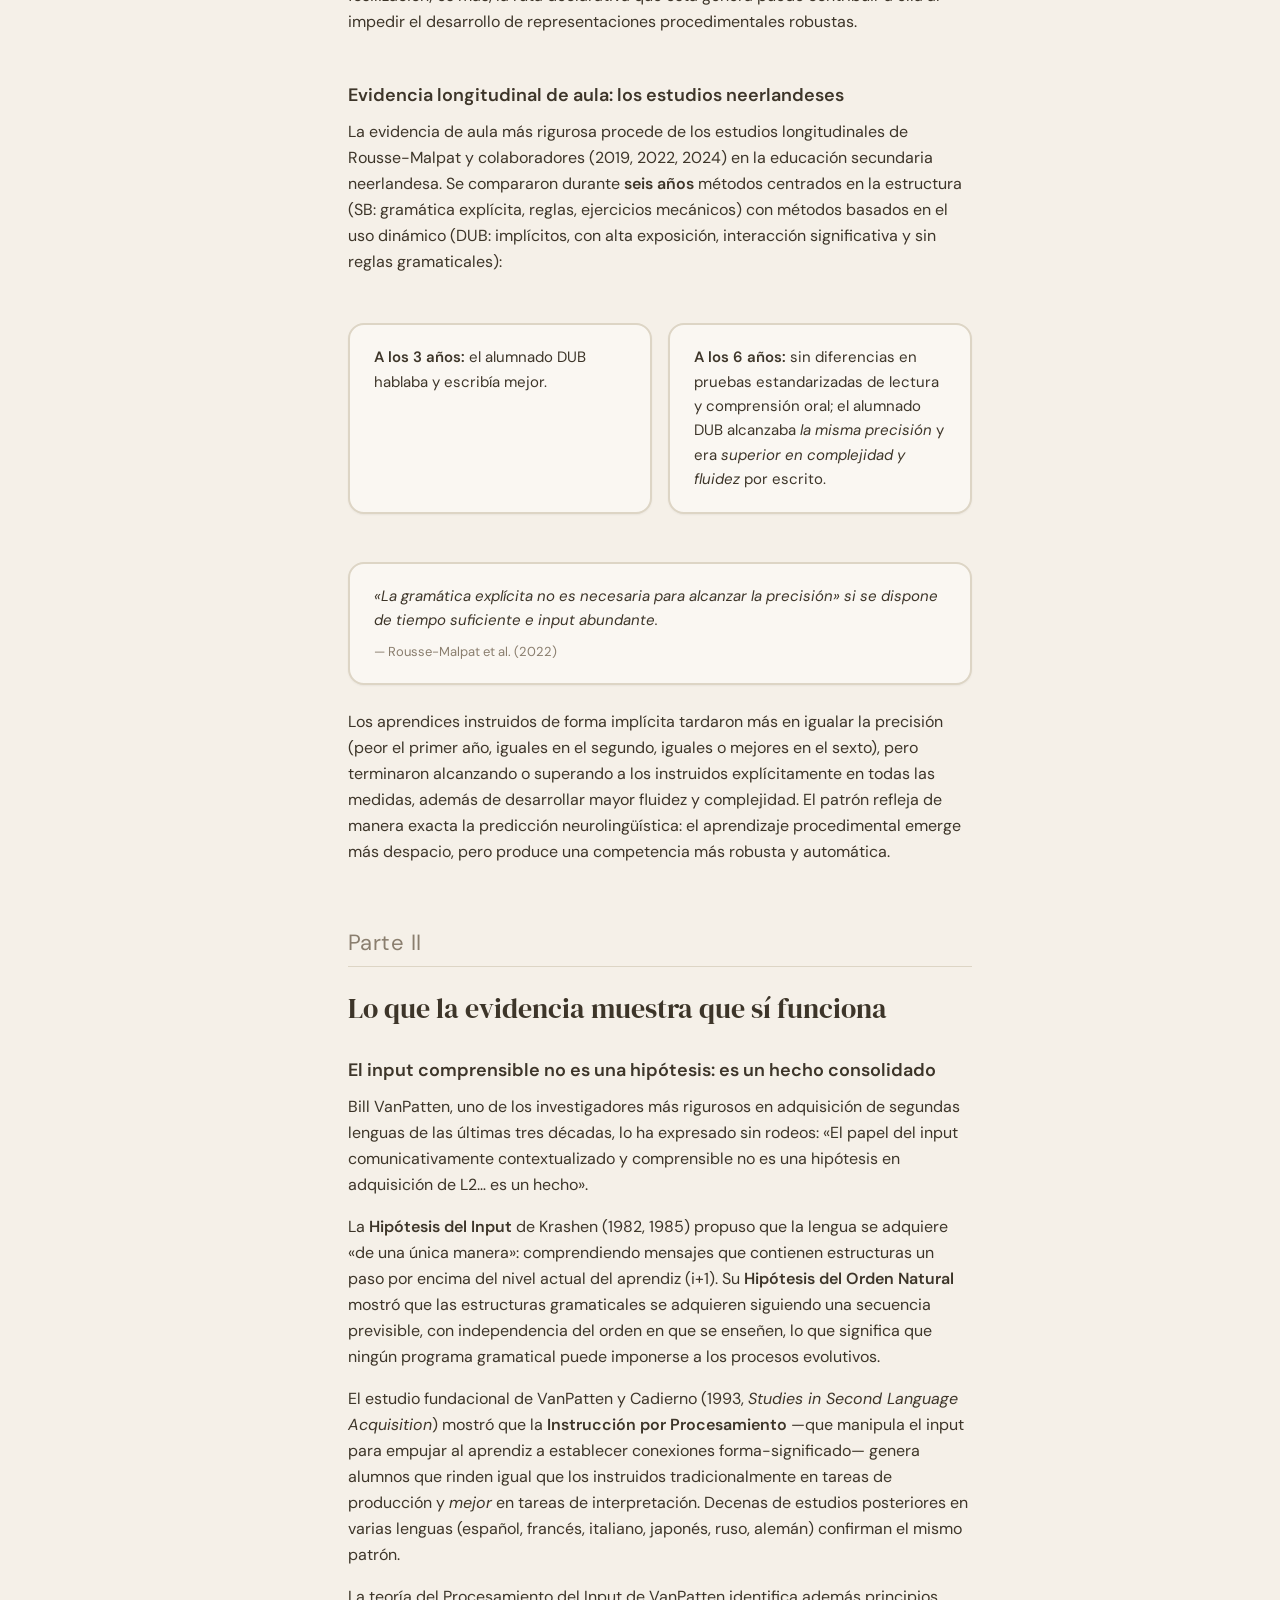
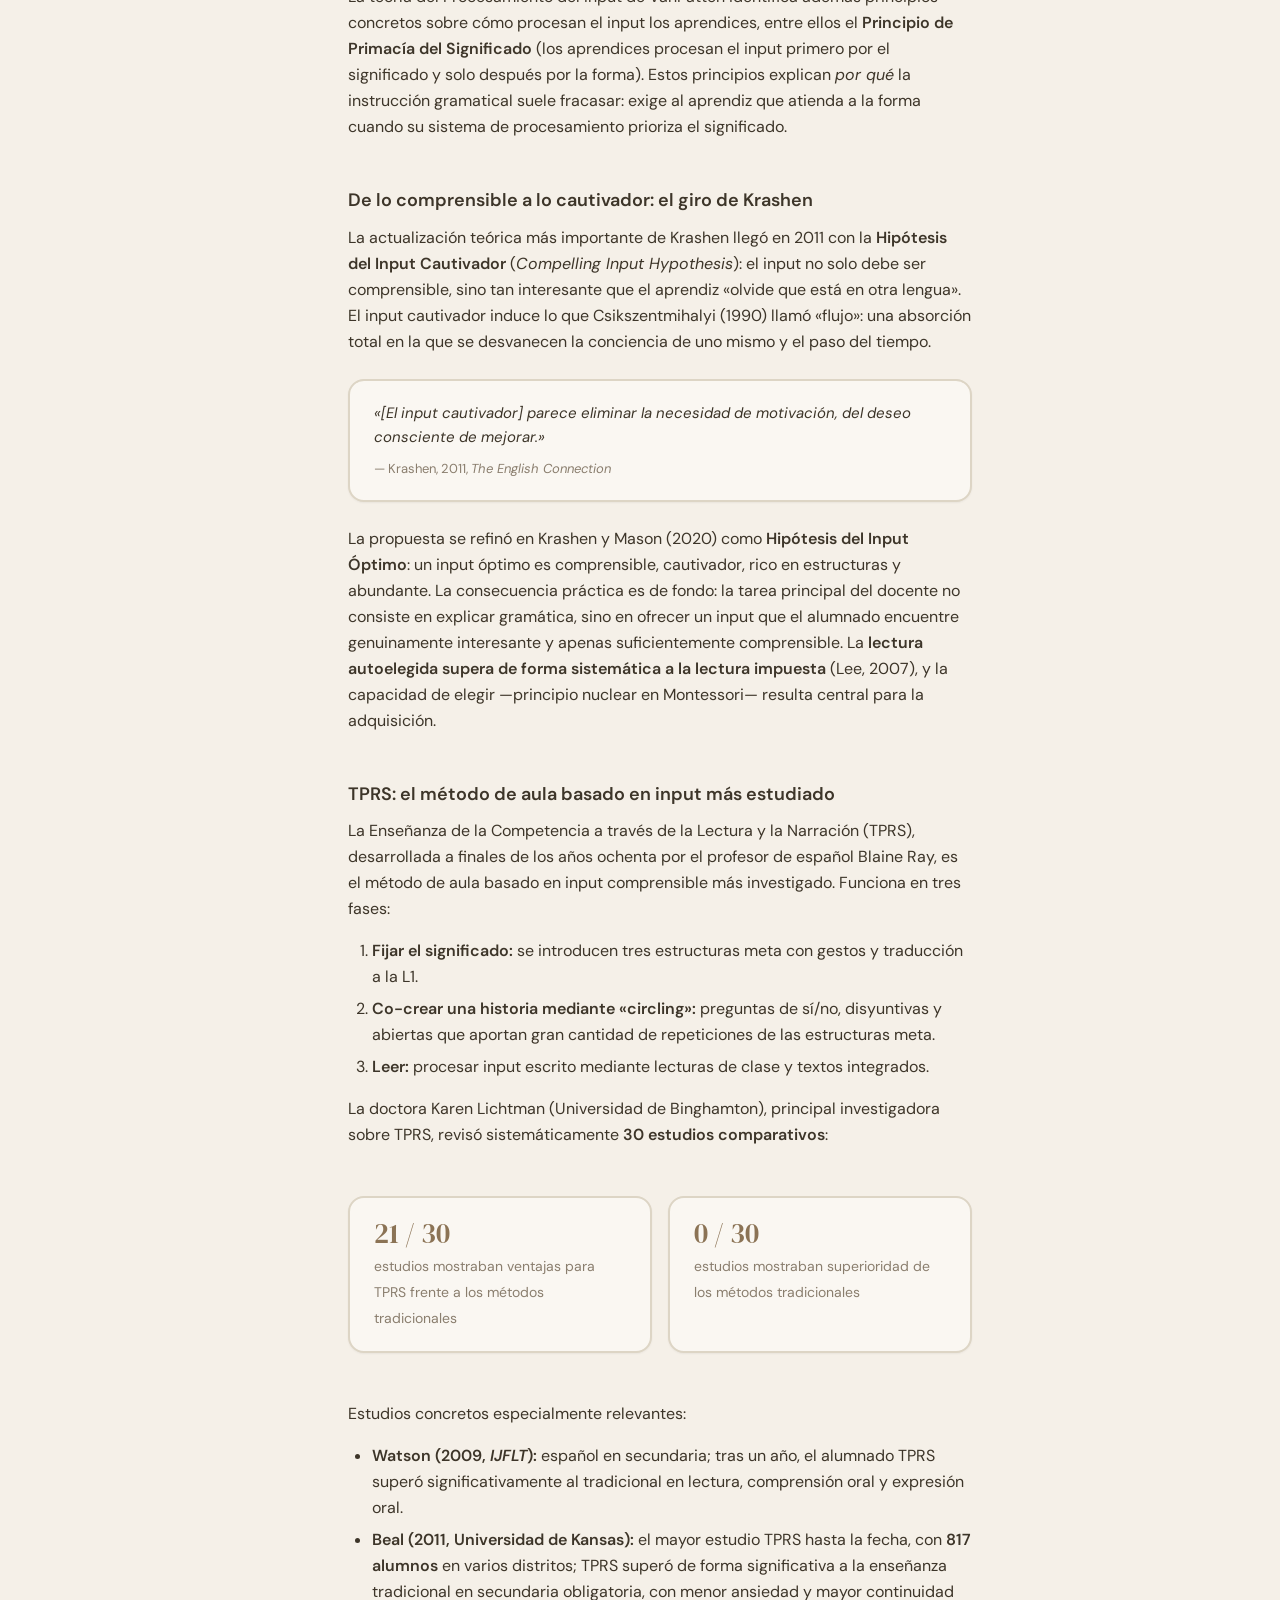
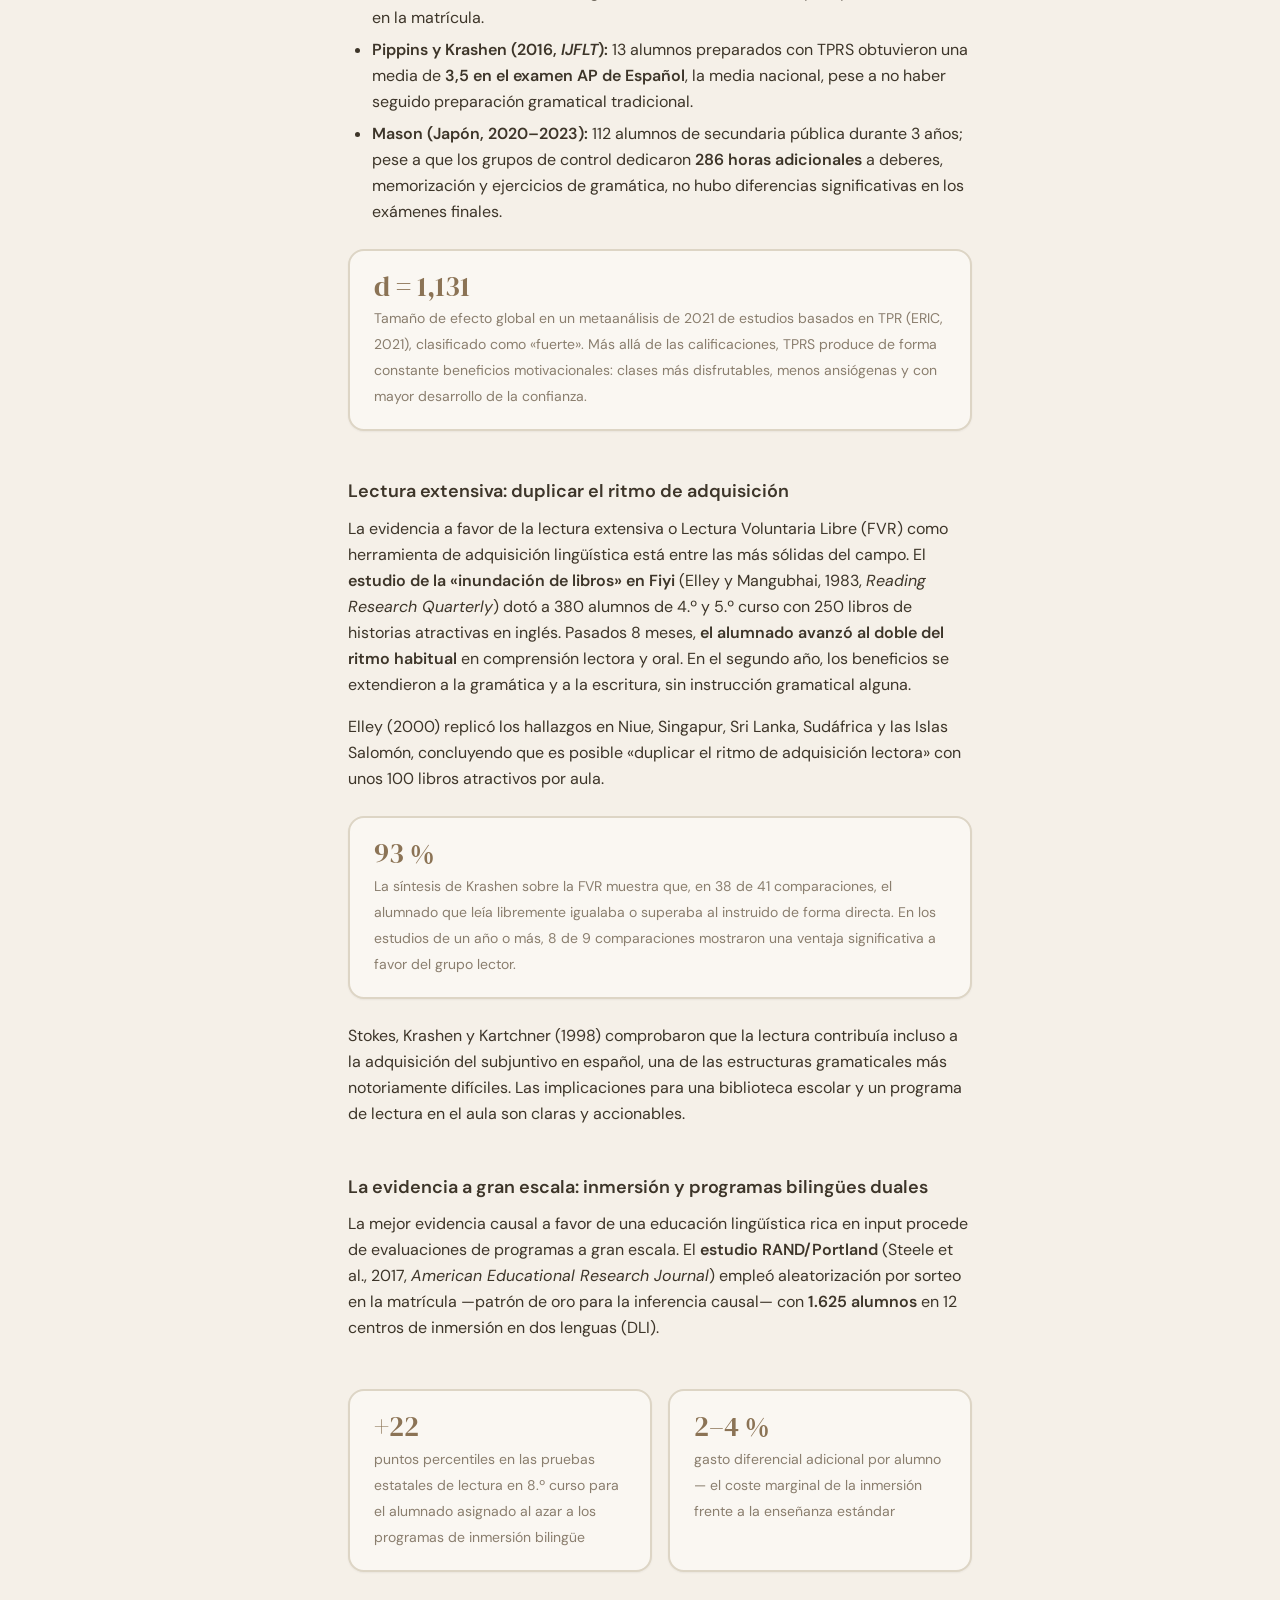
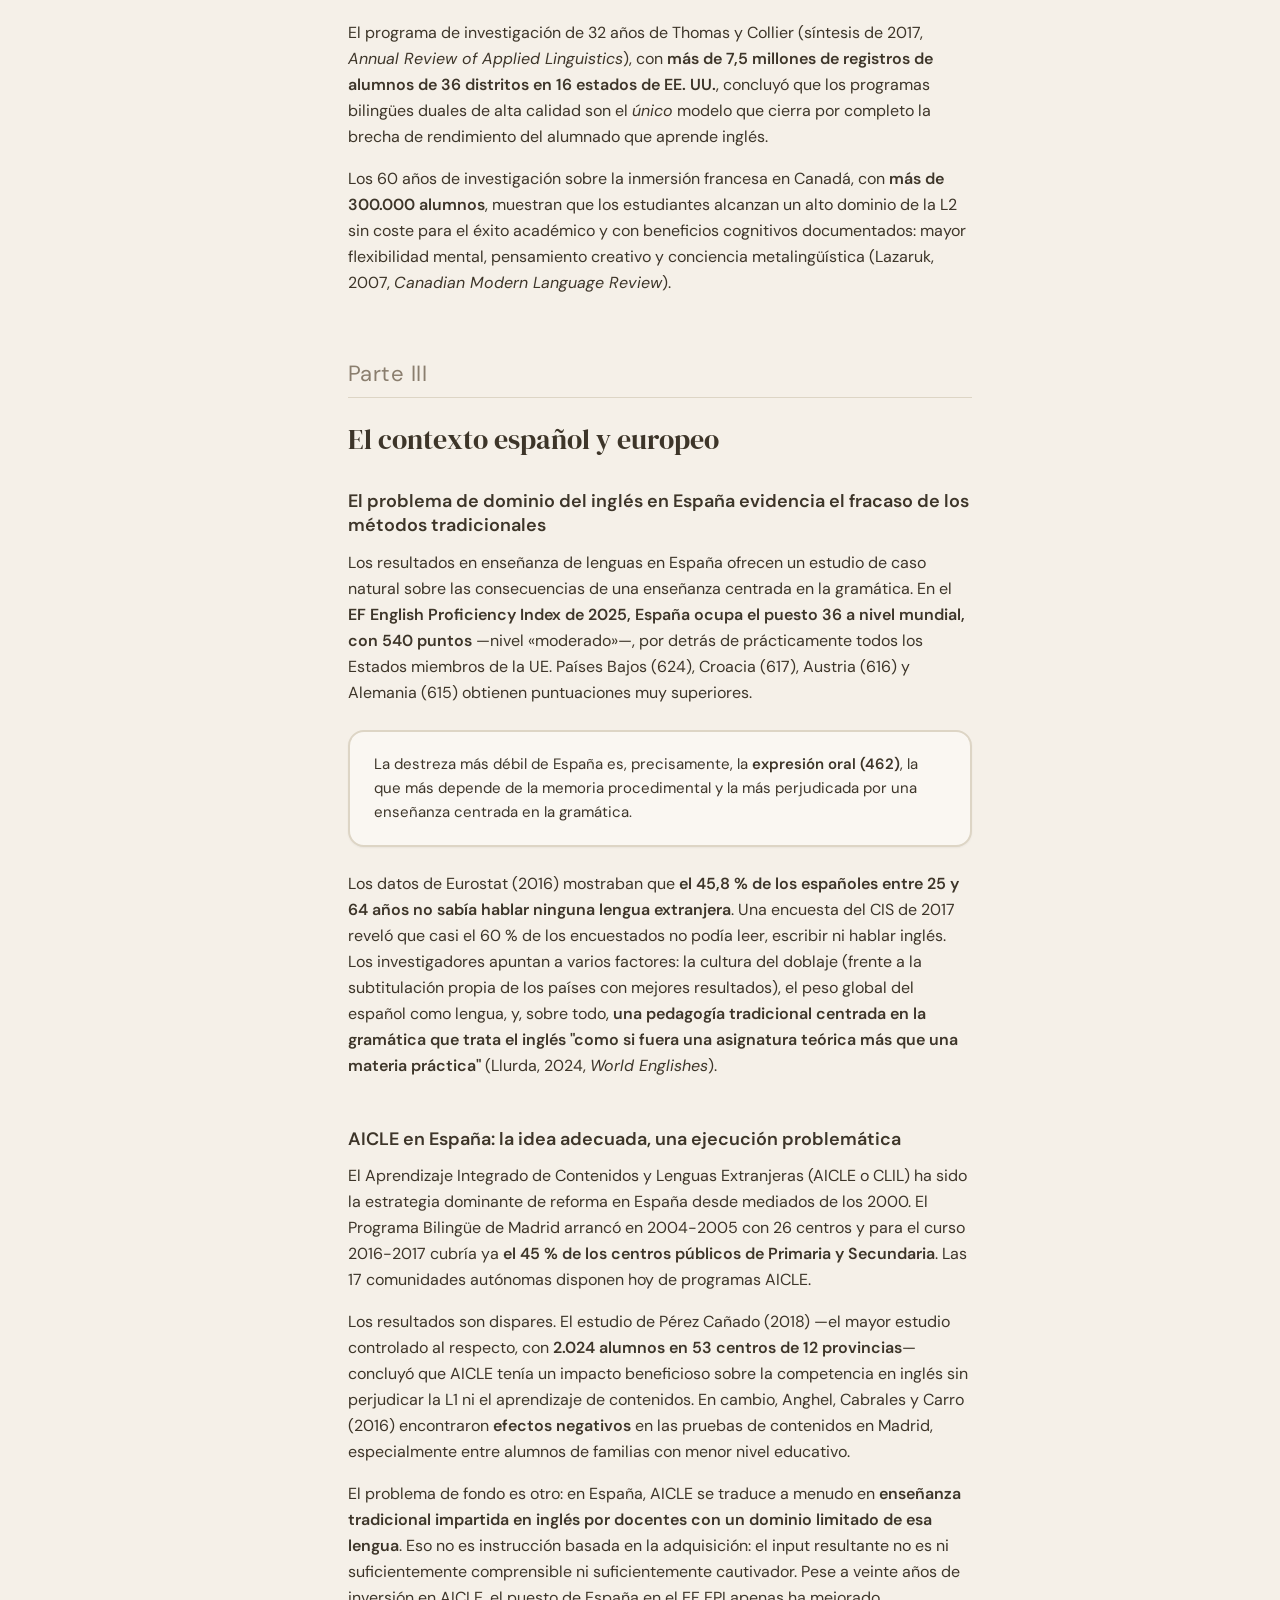
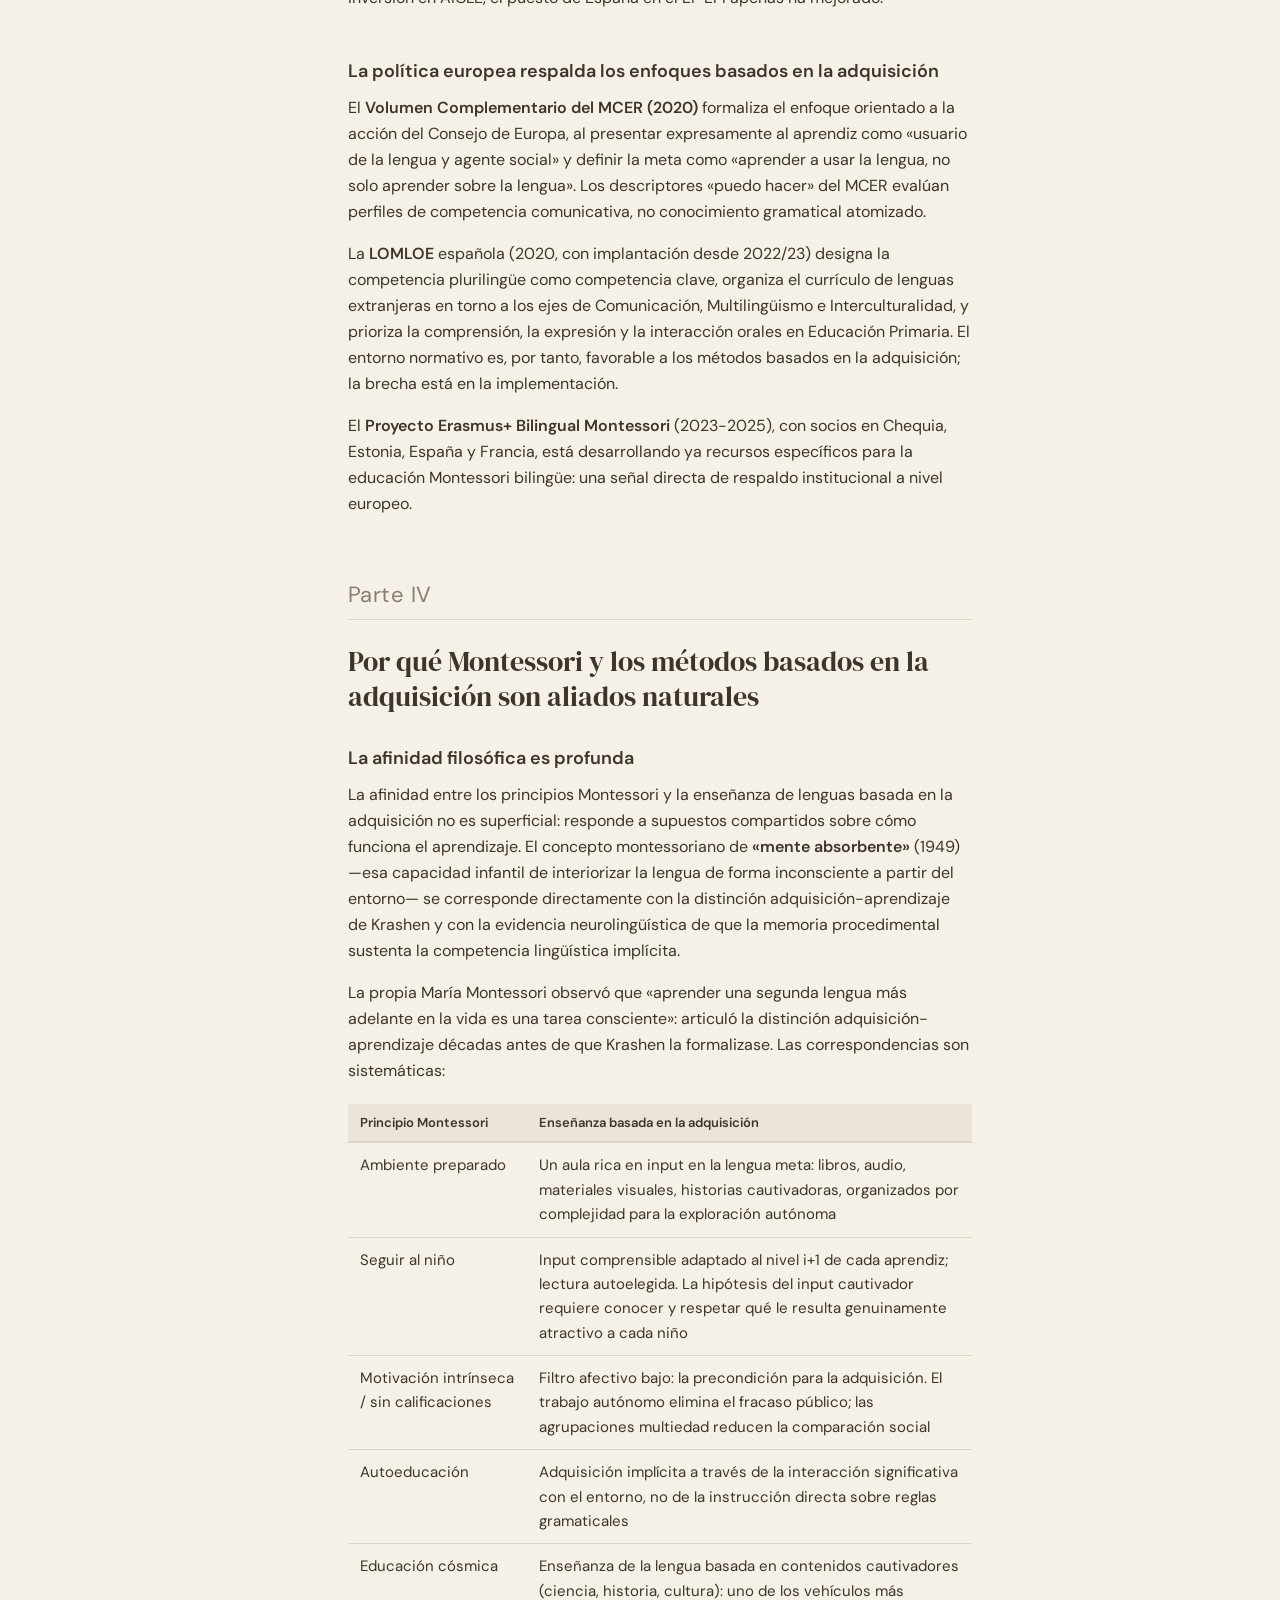
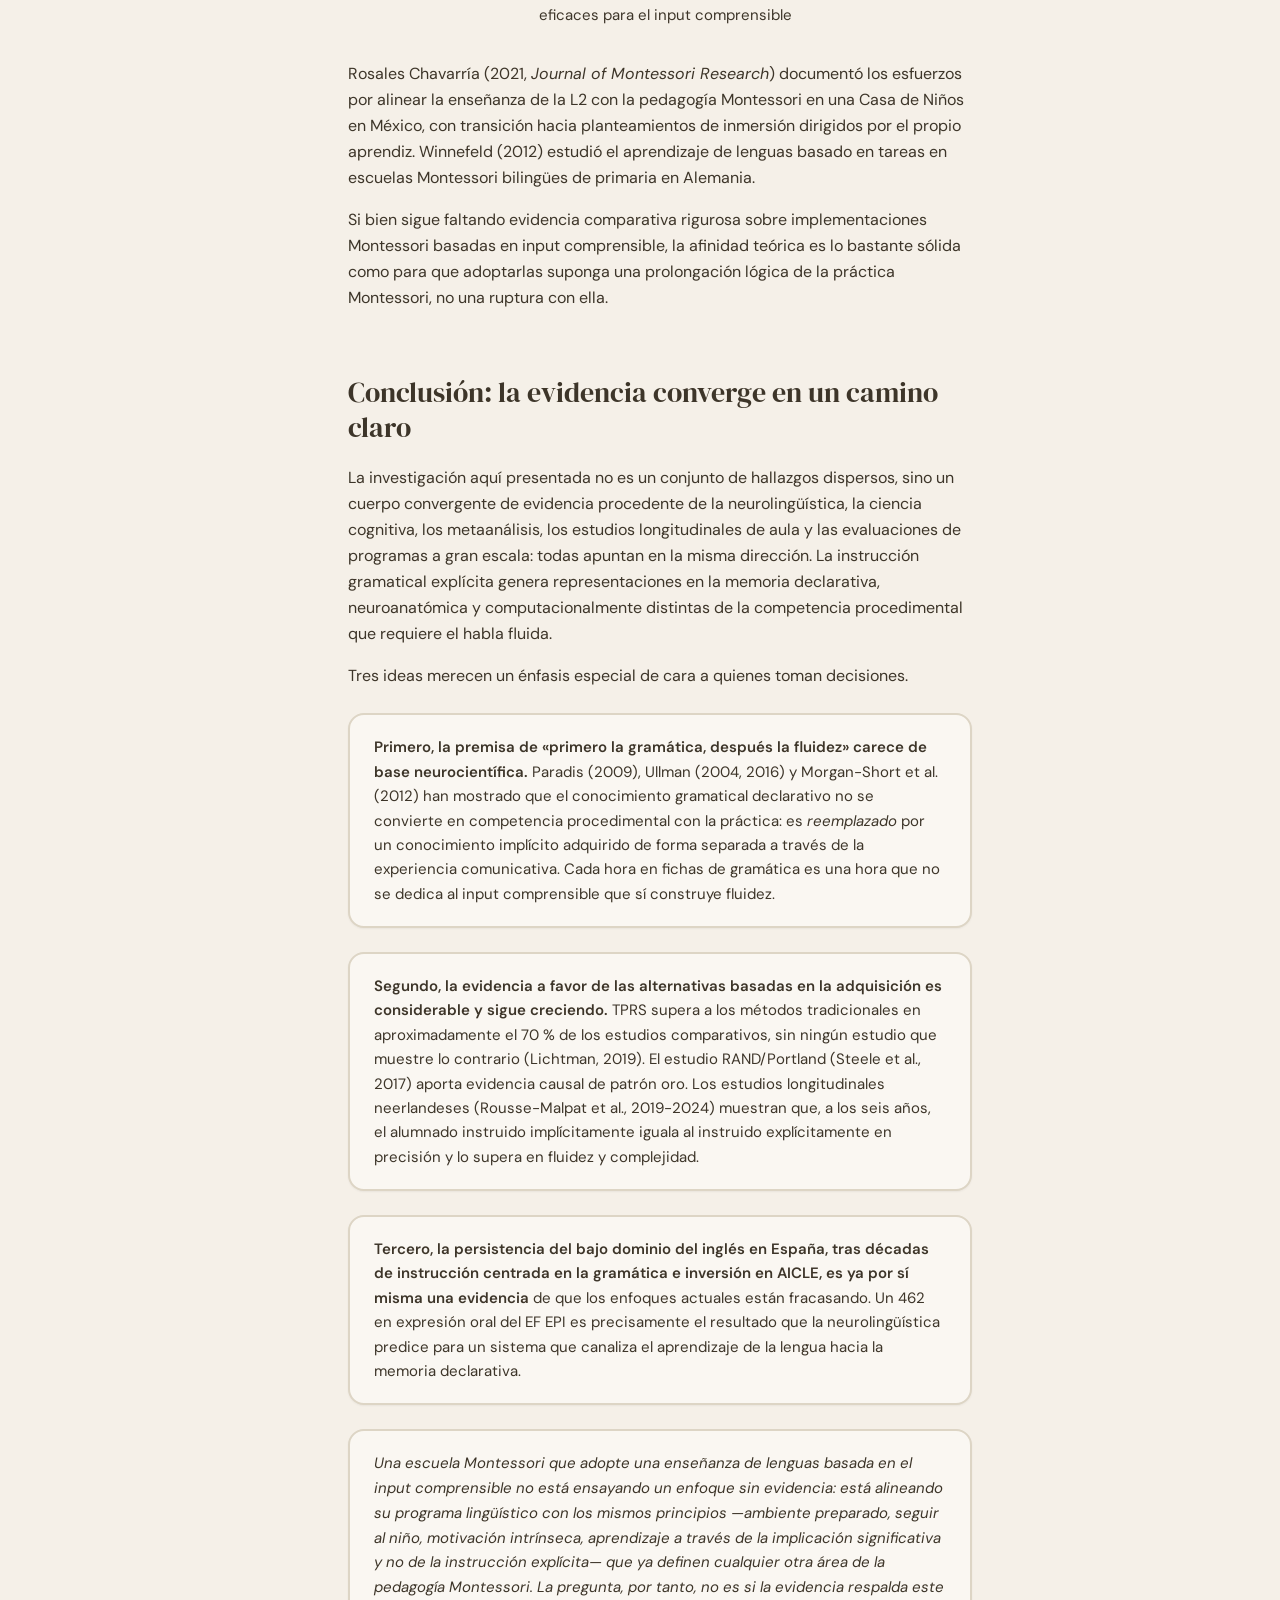
==== commit fe714f7d: "Make Spanish version the default landing page (index.html) Co-Authored-By: Claude Sonnet 4.6 <norepl" ====
--- a/index.html
+++ b/index.html
@@ -1,11 +1,11 @@
 <!DOCTYPE html>
-<html lang="en">
+<html lang="es">
 <head>
   <meta charset="UTF-8">
   <meta name="viewport" content="width=device-width, initial-scale=1.0">
   <meta name="theme-color" content="#f5f0e8">
-  <title>Your Students Are Learning. Just Not to Speak. — Imagine Montessori School</title>
-  <meta name="description" content="What neurolinguistics reveals about where grammar instruction routes language knowledge — and why it can't produce fluency.">
+  <title>El sistema cerebral equivocado — Imagine Montessori School</title>
+  <meta name="description" content="Lo que la neurolingüística revela sobre por qué la enseñanza gramatical no produce fluidez y qué funciona en su lugar.">
   <link rel="preconnect" href="https://fonts.googleapis.com">
   <link rel="preconnect" href="https://fonts.gstatic.com" crossorigin>
   <link href="https://fonts.googleapis.com/css2?family=DM+Sans:wght@400;500;600&family=DM+Serif+Display&display=swap" rel="stylesheet">
@@ -17,439 +17,329 @@
 
   <!-- cell 1: buttons, anchored down -->
   <div class="left-top">
-    <a href="research_es.html" class="version-btn spanish-btn">🇪🇸 Versión en español</a>
-    <a href="scientific.html" class="version-btn">Scientific version</a>
-    <a href="https://notebooklm.google.com/notebook/dc840c37-bfcf-4f83-8d60-6bcddbcb2706" class="version-btn chat-btn" target="_blank">Chat with this article</a>
+    <a href="english.html" class="version-btn">🇬🇧 English version</a>
+    <a href="https://notebooklm.google.com/notebook/dc840c37-bfcf-4f83-8d60-6bcddbcb2706" class="version-btn chat-btn" target="_blank">Hablar con este artículo</a>
   </div>
 
   <!-- cell 2: title + subtitle -->
   <div class="article-heading">
-    <h1>Your Students Are Learning. Just Not to Speak.</h1>
-    <p class="subtitle">What neurolinguistics reveals about where grammar instruction routes language knowledge — and why it can't produce fluency</p>
+    <h1>El sistema cerebral equivocado: por qué la instrucción gramatical no genera fluidez</h1>
+    <p class="subtitle">Lo que la neurolingüística, la ciencia cognitiva y la investigación de aula revelan sobre cómo se adquiere una lengua de verdad</p>
   </div>
 
   <!-- cell 3: sticky TOC -->
-  <nav class="toc" aria-label="Table of contents">
-    <p class="toc-title">Contents</p>
+  <nav class="toc" aria-label="Tabla de contenidos">
+    <p class="toc-title">Contenido</p>
     <ul>
-      <li class="toc-part"><a href="#at-a-glance">At a Glance</a></li>
-
-      <li class="toc-part"><a href="#part-1">Part 1 — Why grammar fails</a></li>
-      <li class="toc-sub"><a href="#brain-systems">Two brain systems</a></li>
-      <li class="toc-sub"><a href="#learned-vs-acquired">"Learned" vs acquired</a></li>
-      <li class="toc-sub"><a href="#same-scores">Same scores, different brains</a></li>
-      <li class="toc-sub"><a href="#anxiety">The anxiety trap</a></li>
-      <li class="toc-sub"><a href="#measurement">Measurement illusion</a></li>
-      <li class="toc-sub"><a href="#dutch-study">Six-year Dutch study</a></li>
-      <li class="toc-sub"><a href="#fossilization">Fossilisation</a></li>
-
-      <li class="toc-part"><a href="#part-2">Part 2 — What actually works</a></li>
-      <li class="toc-sub"><a href="#comprehensible-input">Comprehensible input</a></li>
-      <li class="toc-sub"><a href="#tprs">TPRS: stories as curriculum</a></li>
-      <li class="toc-sub"><a href="#extensive-reading">Extensive reading</a></li>
-      <li class="toc-sub"><a href="#immersion">Immersion programs</a></li>
-      <li class="toc-sub"><a href="#spain">Spain's situation</a></li>
-
-      <li class="toc-part"><a href="#part-3">Part 3 — Practical guide</a></li>
-      <li class="toc-sub"><a href="#montessori-fit">Montessori fit</a></li>
-      <li class="toc-sub"><a href="#phase-1">Phase 1: Library</a></li>
-      <li class="toc-sub"><a href="#phase-2">Phase 2: Training</a></li>
-      <li class="toc-sub"><a href="#phase-3">Phase 3: Classroom</a></li>
-      <li class="toc-sub"><a href="#phase-4">Phase 4: Assessment</a></li>
-      <li class="toc-sub"><a href="#real-schools">Real schools</a></li>
-      <li class="toc-sub"><a href="#what-to-expect">What to expect</a></li>
-      <li class="toc-sub"><a href="#timeline">Timeline</a></li>
-
-      <li class="toc-part"><a href="#short-version">The short version</a></li>
-      <li><a href="#references">Key references</a></li>
+      <li class="toc-part"><a href="#intro">Resumen</a></li>
+
+      <li class="toc-part"><a href="#parte-1">Parte I — Por qué fracasa la gramática</a></li>
+      <li class="toc-sub"><a href="#dos-sistemas">Dos sistemas cerebrales</a></li>
+      <li class="toc-sub"><a href="#morgan-short">Los experimentos de Morgan-Short</a></li>
+      <li class="toc-sub"><a href="#krashen">El marco de Krashen</a></li>
+      <li class="toc-sub"><a href="#metaanalisis">Metaanálisis mal interpretados</a></li>
+      <li class="toc-sub"><a href="#ansiedad">Corrección y ansiedad</a></li>
+      <li class="toc-sub"><a href="#fosilizacion">Fosilización</a></li>
+      <li class="toc-sub"><a href="#estudios-nl">Estudios longitudinales neerlandeses</a></li>
+
+      <li class="toc-part"><a href="#parte-2">Parte II — Qué sí funciona</a></li>
+      <li class="toc-sub"><a href="#input-comprensible">Input comprensible</a></li>
+      <li class="toc-sub"><a href="#input-cautivador">Input cautivador</a></li>
+      <li class="toc-sub"><a href="#tprs">TPRS: historias como currículo</a></li>
+      <li class="toc-sub"><a href="#lectura-extensiva">Lectura extensiva</a></li>
+      <li class="toc-sub"><a href="#inversion">Inmersión a gran escala</a></li>
+
+      <li class="toc-part"><a href="#parte-3">Parte III — Contexto español y europeo</a></li>
+      <li class="toc-sub"><a href="#espana">El problema del inglés en España</a></li>
+      <li class="toc-sub"><a href="#clil">AICLE en España</a></li>
+      <li class="toc-sub"><a href="#politica-europea">La política europea</a></li>
+
+      <li class="toc-part"><a href="#parte-4">Parte IV — Montessori y la adquisición</a></li>
+      <li class="toc-sub"><a href="#afinidad">Afinidad filosófica</a></li>
+
+      <li class="toc-part"><a href="#conclusion">Conclusión</a></li>
     </ul>
   </nav>
 
   <!-- cell 4: article -->
   <article>
 
-    <!-- At a Glance -->
-    <section id="at-a-glance">
-      <h2>At a Glance</h2>
-
-      <div class="pull-quote">
-        <p><strong>The core finding:</strong> When we teach a language through grammar rules and vocabulary lists, the brain stores that knowledge in a completely different system than the one it uses for actual speaking. It's like learning the rules of swimming from a textbook but never getting in the pool — except worse, because the "textbook knowledge" can actually get in the way when you finally do jump in.</p>
-      </div>
-
-      <div class="pull-quote">
-        <p><strong>The problem isn't just inefficiency — it's misdirection.</strong> Brain imaging studies show that students taught grammar rules process language through their <em>declarative memory</em> (the system for facts and dates), while fluent speakers use <em>procedural memory</em> (the system for riding a bike or playing piano). These are physically different brain circuits. And the research is clear: one does not become the other through practice. A student who memorises verb conjugation tables is not on the path to fluent speech — they're on a different path entirely.</p>
-      </div>
-
-      <div class="pull-quote">
-        <p><strong>What does work?</strong> The same thing that works for every child learning their first language: lots of meaningful, understandable input. Stories. Conversations. Reading. When students absorb language through compelling content they actually care about, their brains build the right neural pathways automatically — the ones that enable real-time, fluent communication.</p>
-      </div>
-
-      <div class="pull-quote">
-        <p><strong>This isn't a fringe theory.</strong> It's supported by neurolinguistic research (Paradis, 2009; Ullman, 2016), brain imaging experiments (Morgan-Short et al., 2012), six-year longitudinal studies in European schools (Rousse-Malpat et al., 2024), gold-standard randomised trials of immersion programs (Steele et al., 2017), and 30+ comparative studies of story-based teaching methods (Lichtman, 2019). The convergence across disciplines is remarkable.</p>
-      </div>
-
-      <div class="pull-quote">
-        <p><strong>For a Montessori school, this is especially relevant.</strong> Acquisition-based language teaching aligns perfectly with Montessori principles: the prepared environment, following the child, intrinsic motivation, learning through engagement rather than instruction. Adopting these methods isn't adding something foreign to our pedagogy — it's removing the one area where we're contradicting it.</p>
-      </div>
-
-      <div class="pull-quote">
-        <blockquote><strong>This document covers three things:</strong> (1) the evidence that traditional grammar instruction doesn't just underperform but actively builds the wrong brain pathways; (2) the evidence for what works instead, with real classroom results; and (3) a practical guide for how schools have successfully made the transition.</blockquote>
-      </div>
-    </section>
-
-    <!-- Part 1 -->
-    <section id="part-1">
-      <h2 class="part-heading">Part 1</h2>
-      <h2>Why Grammar-First Teaching Backfires</h2>
-
-      <section id="brain-systems">
-        <h3>Your brain has two filing systems for language</h3>
-        <p>Here's something most of us never learned in teacher training: the brain doesn't have one language system. It has two, and they work very differently.</p>
-        <p><strong>Procedural memory</strong> is the system that handles skills you do automatically — riding a bike, tying your shoes, playing a practiced piece of music. For native speakers, grammar lives here. You don't think about subject-verb agreement when you speak your first language; you just <em>know</em> what sounds right. This system lives in brain structures called the basal ganglia and parts of the left hemisphere.</p>
-        <p><strong>Declarative memory</strong> is the system for facts and conscious knowledge — the capital of France, the year you graduated, the rule for when to use the subjunctive. It's centred in the hippocampus and medial temporal lobe.</p>
-        <p>When we teach grammar rules, the brain files that knowledge in the declarative system. When we acquire language naturally — by understanding messages in context — it goes into the procedural system. This isn't a theoretical distinction. Neurolinguist Michel Paradis (2004, 2009) demonstrated it through decades of studying bilingual patients with brain injuries:</p>
-        <div class="pull-quote">
-          <blockquote>Patients with damage to declarative memory (amnesia) kept their ability to speak fluently. Patients with damage to procedural circuits (aphasia) lost their speech but could still recite grammar rules. The two systems are physically separate.</blockquote>
-        </div>
-        <p>Michael Ullman's Declarative/Procedural Model (2001, 2016) mapped this in detail, and a 2019 neuroimaging meta-analysis by Tagarelli and colleagues confirmed it directly: when people learn grammar through rules, their medial temporal lobe lights up (declarative memory); when they pick it up through immersion-like exposure, the basal ganglia activate (procedural memory). <strong>The type of teaching literally determines which brain system gets recruited.</strong></p>
-      </section>
-
-      <section id="learned-vs-acquired">
-        <h3>Can "learned" become "acquired"?</h3>
-        <p>This is what everyone asks: "Okay, but surely with enough practice, the grammar rules eventually become automatic?"</p>
-        <p>The neuroscience says: not in the way you'd hope. What happens isn't that declarative knowledge "converts" into procedural skill. Instead, through lots of communicative experience, the brain separately and gradually builds procedural competence alongside the existing declarative knowledge. As Paradis puts it, implicit competence is "separately and incidentally acquired through communicative use" and its use eventually replaces reliance on rules.</p>
-        <p>Hamrick, Lum, and Ullman (2018), in <em>PNAS</em>, confirmed this: at lower levels, second-language grammar was associated only with declarative memory; at higher levels, only with procedural memory. But the shift happened through accumulated communicative experience — not through grammar drills. <strong>Grammar instruction feeds the wrong system. More of it doesn't fix the problem; it deepens it.</strong></p>
-      </section>
-
-      <section id="same-scores">
-        <h3>Same test scores, radically different brains</h3>
-        <p>The most striking evidence comes from a 2012 experiment by Kara Morgan-Short and colleagues at Georgetown, published in the <em>Journal of Cognitive Neuroscience</em>.</p>
-        <p>Two groups of adults learned an artificial language. One group got explicit grammar rules (like a traditional classroom). The other got immersion-like exposure (no rules, just meaningful practice). After enough training, <strong>both groups scored equally well on grammar tests.</strong> If you only looked at the test scores, you'd conclude both methods work.</p>
-        <p>But when researchers recorded their brain activity, the picture was completely different. Only the immersion group showed the brain signature of native-like language processing — the specific neural pattern that indicates automatic, fluent grammatical processing. The grammar-rules group showed a different pattern entirely, reflecting effortful, controlled processing — the brain working harder to achieve the same result.</p>
-        <p>Even more telling: in a follow-up months later, with no practice in between, the immersion group <em>still</em> showed more native-like processing. The grammar group hadn't caught up. The training method had created lasting differences in how the brain handled language.</p>
-      </section>
-
-      <section id="anxiety">
-        <h3>The anxiety trap</h3>
-        <p>Grammar-focused teaching doesn't just route knowledge to the wrong brain system. It also creates emotional conditions that actively block acquisition.</p>
-        <p>Horwitz, Horwitz, and Cope (1986) identified Foreign Language Anxiety as a distinct phenomenon with three components: fear of speaking, test anxiety, and fear of being corrected. MacIntyre and Gardner (1994) showed this anxiety disrupts language processing at every stage — input, processing, and output. Gregersen and Horwitz (2002) found that anxious students believed the goal of language class was "avoiding mistakes," while confident students were "eager to talk without concern about making errors."</p>
-        <p>Grammar classrooms — with their emphasis on correctness, red-pen corrections, and getting-the-rule-right — systematically produce the first kind of student. Krashen calls this the <strong>Affective Filter</strong>: when anxiety goes up, the brain's ability to absorb new language goes down, regardless of how good the input is.</p>
-        <p>John Truscott (1996, 2007) took this further. His meta-analysis found a small <em>negative</em> effect (d = –0.155) for grammar correction in writing: corrected students performed marginally worse than uncorrected ones. He identified the mechanism: students don't learn from corrections — they learn to avoid complexity. They write simpler sentences to dodge errors, which looks like improvement but is actually a retreat from growth.</p>
-      </section>
-
-      <section id="measurement">
-        <h3>The measurement illusion</h3>
-        <p>At this point, sceptics often point to meta-analyses that seem to show grammar instruction "works." The most cited is Norris and Ortega (2000), which found large effects for explicit instruction across 49 studies.</p>
-        <p>But the authors themselves flagged a critical problem: nearly all the studies measured success with grammar tests. Teaching grammar and then testing grammar proves only that students can do grammar exercises — not that they can speak, understand, or communicate. As Taylor (2023) put it: "The finding that explicit instruction improved explicit knowledge does nothing to discredit the hypothesis that acquisition is the source of our communicative ability."</p>
-        <p>When researchers used communicative measures and longer timelines, the picture reversed. Kang, Sok, and Han (2019) analysed 54 studies spanning 35 years and found that while explicit instruction had a slight edge on immediate tests, <strong>implicit instruction showed significantly stronger effects on delayed posttests</strong> — in other words, on the knowledge that actually sticks.</p>
-      </section>
-
-      <section id="dutch-study">
-        <h3>The six-year Dutch study: what happens with time</h3>
-        <p>Most classroom studies run for weeks. Rousse-Malpat and colleagues in the Netherlands ran theirs for six years. They compared two approaches to teaching French in Dutch secondary schools:</p>
+    <!-- Resumen -->
+    <section id="intro">
+      <h2>Resumen</h2>
+      <div class="pull-quote">
+        <p><strong>La enseñanza tradicional centrada en la gramática canaliza el conocimiento lingüístico hacia el sistema cerebral equivocado: uno que resulta incapaz de producir habla fluida.</strong> Cuatro décadas de evidencia convergente —procedente de la neurolingüística, la ciencia cognitiva y la investigación en el aula— demuestran que enseñar gramática de forma explícita construye representaciones en la memoria declarativa (saber <em>sobre</em> la lengua) en lugar de la competencia procedimental (usar la lengua de manera automática) que sustenta toda comunicación fluida.</p>
+      </div>
+      <div class="pull-quote">
+        <p>Los métodos basados en la adquisición, anclados en el input comprensible, producen resultados iguales o superiores en estudios controlados, con ventajas especialmente claras en fluidez, retención a largo plazo y motivación del alumnado. Este informe recoge la evidencia fundacional y reciente en ambos ámbitos, con especial atención al contexto europeo y español y a la afinidad con los principios pedagógicos Montessori.</p>
+      </div>
+    </section>
+
+    <!-- Parte I -->
+    <section id="parte-1">
+      <h2 class="part-heading">Parte I</h2>
+      <h2>Por qué la enseñanza centrada en la gramática no se sostiene</h2>
+
+      <section id="dos-sistemas">
+        <h3>Dos sistemas cerebrales, dos tipos de conocimiento: solo uno produce habla</h3>
+        <p>El argumento científico más contundente contra la enseñanza gramatical como vía hacia la fluidez proviene de la neurolingüística. Michel Paradis (2004, 2009), a partir de más de veinticinco años de datos sobre afasia bilingüe, neuroimagen y patología neurológica, demostró que <strong>la competencia lingüística implícita y el conocimiento metalingüístico explícito se almacenan en sistemas cerebrales radicalmente distintos</strong>. La competencia implícita —la que permite hablar con fluidez y automatismo— depende de la memoria procedimental, sostenida por los ganglios basales, el cerebelo y el córtex perisilviano izquierdo. El conocimiento gramatical explícito —el que produce la instrucción en el aula— depende de la memoria declarativa, ligada al hipocampo y a los lóbulos temporales mediales.</p>
+        <div class="pull-quote">
+          <blockquote>«El conocimiento metalingüístico nunca llega a convertirse en competencia implícita, ni a la inversa.»<cite>— Paradis, 2004, 2009</cite></blockquote>
+        </div>
+        <p>Los dos sistemas aparecen doblemente disociados en la patología cerebral. Los pacientes con amnesia (memoria declarativa dañada) conservan intacta su competencia lingüística implícita. Los pacientes con afasia (circuitos procedimentales del lenguaje afectados) pierden la producción oral pero mantienen el conocimiento gramatical explícito. En el Parkinson se degrada la gramática procedimental; en el Alzhéimer se pierde primero el conocimiento declarativo.</p>
+        <p>El Modelo Declarativo/Procedimental (MDP) de Michael Ullman (2001, 2004, 2016) amplía este marco con una cartografía neurocognitiva precisa. En los hablantes nativos, el procesamiento gramatical depende de los circuitos de la memoria procedimental (área de Broca/AB 44, núcleo caudado, putamen). En los aprendices de L2 instruidos explícitamente, la gramática se procesa inicialmente a través de la memoria declarativa: un sustrato computacional fundamentalmente distinto.</p>
+        <p>Un metaanálisis de neuroimagen de referencia realizado por Tagarelli, Shattuck, Turkeltaub y Ullman (2019, <em>NeuroImage</em>) lo confirmó de forma directa: <strong>el aprendizaje gramatical con instrucción explícita activó regiones del lóbulo temporal medial (declarativas), mientras que el aprendizaje sin instrucción explícita activó los ganglios basales (procedimentales)</strong>. El tipo de enseñanza determina, literalmente, qué sistema cerebral se pone en marcha.</p>
+        <p>¿Puede el conocimiento gramatical declarativo «convertirse» con el tiempo en competencia procedimental? Hamrick, Lum y Ullman (2018, <em>PNAS</em>) llevaron a cabo varios metaanálisis que muestran cómo la gramática de la L2 se asocia únicamente con la memoria declarativa en niveles bajos de experiencia, y únicamente con la memoria procedimental en niveles altos. El cambio ocurre, en efecto, pero a través del uso comunicativo sostenido, no de más ejercicios de gramática. Paradis (2009) aclara que no se trata de una conversión, sino de una <em>sustitución</em>: la competencia implícita se adquiere de forma separada e incidental mediante el uso comunicativo, y su empleo va desplazando gradualmente la dependencia del conocimiento explícito. <strong>La instrucción gramatical no puede acelerar este proceso porque alimenta al sistema equivocado.</strong></p>
+        <p>Para la etapa escolar (Infantil, Primaria, Secundaria), esta evidencia resulta especialmente decisiva. Los metaanálisis de neuroimagen sobre representación bilingüe confirman que niños y adolescentes mantienen un acceso sólido a la memoria procedimental para aprender lenguas. Insistir con gramática explícita en estas edades desvía la adquisición hacia el sistema declarativo precisamente cuando el sistema procedimental está más disponible, desaprovechando una ventana evolutiva que se estrecha con la edad.</p>
+      </section>
+
+      <section id="morgan-short">
+        <h3>Los experimentos de Morgan-Short: mismas notas, cerebros radicalmente distintos</h3>
+        <p>La evidencia experimental más directa proviene de los trabajos de Kara Morgan-Short y colaboradores (2012, <em>Journal of Cognitive Neuroscience</em>). Un grupo de adultos aprendió una lengua artificial bajo dos condiciones: <strong>entrenamiento explícito</strong> (con reglas gramaticales explicadas, al modo de la instrucción tradicional) o <strong>entrenamiento implícito</strong> (tipo inmersión, sin reglas). En niveles altos de dominio, ambos grupos rendían igual en las pruebas conductuales. Pero los registros cerebrales (ERP) contaban otra historia muy distinta.</p>
+        <div class="pull-quote">
+          <blockquote><strong>Solo el grupo con entrenamiento implícito mostró la firma cerebral completa propia de los hablantes nativos</strong>: una negatividad anterior seguida de un P600, el patrón característico del procesamiento sintáctico automático. El grupo con entrenamiento explícito mostró una <em>positividad</em> anterior seguida de P600, patrón que refleja dependencia de mecanismos atencionales de propósito general, no del procesamiento sintáctico nativo.<cite>— Morgan-Short et al. (2012)</cite></blockquote>
+        </div>
+        <p>Un estudio de retención posterior (Morgan-Short, Finger, Grey y Ullman, 2012, <em>PLoS ONE</em>) encontró que, tras meses sin exposición, el grupo implícito <em>seguía</em> procesando de manera más parecida a un nativo que el grupo explícito. El tipo de entrenamiento deja huellas neurales duraderas.</p>
+        <p>Evidencia complementaria de Bowden, Steinhauer, Sanz y Ullman (2013, <em>Neuropsychologia</em>) mostró que los universitarios que aprendían español como L2 alcanzaban respuestas cerebrales similares a las de los nativos, pero solo quienes habían tenido experiencia de inmersión más allá del aula. Williams (2020, <em>Language Learning</em>), revisando la neurociencia del aprendizaje implícito, confirma una relación competitiva entre los sistemas declarativo y procedimental, en línea con la predicción de que <strong>la instrucción gramatical explícita puede inhibir activamente el aprendizaje procedimental</strong>.</p>
+      </section>
+
+      <section id="krashen">
+        <h3>El marco de Krashen: fundamentos teóricos validados por la neurociencia</h3>
+        <p>El Modelo del Monitor de Stephen Krashen (1981, 1982, 1985) se adelantó en dos décadas a estos hallazgos neurolingüísticos. Su <strong>Distinción Adquisición-Aprendizaje</strong> sostiene que la lengua «adquirida» (subconsciente, centrada en el significado) y la lengua «aprendida» (reglas gramaticales conscientes) son sistemas esencialmente separados. Su <strong>Hipótesis del Monitor</strong> precisa que el conocimiento aprendido solo puede funcionar como un editor posterior a la producción: entra en juego cuando el hablante conoce la regla, dispone de tiempo para aplicarla y está centrado en la corrección.</p>
+        <p>Krashen identificó a los «usuarios excesivos del monitor» —habitualmente alumnos perfeccionistas formados en aulas saturadas de gramática— que «producen despacio, de forma inadecuada pero correcta», porque sus reglas aprendidas interfieren con la salida fluida.</p>
+        <p>Aunque las teorías de Krashen fueron criticadas en su día por falta de falsabilidad (McLaughlin, 1987; Gregg, 1984), la evidencia neurolingüística de Paradis, Ullman y Morgan-Short ofrece hoy una validación neurobiológica independiente de su distinción central. El sistema de «adquisición» se corresponde con la memoria procedimental; el de «aprendizaje», con la declarativa.</p>
+        <div class="pull-quote">
+          <blockquote>«Partiendo de la premisa de que el conocimiento metalingüístico no puede transformarse en competencia implícita, no puede existir interfaz alguna entre ambos.»<cite>— Paradis, 2009</cite></blockquote>
+        </div>
+        <p>Incluso los investigadores que sostienen la llamada «interfaz débil» —como Rod Ellis (2005, 2006) y Nick Ellis (2005, 2011)— no afirman que la enseñanza gramatical construya directamente la competencia comunicativa. <strong>Ningún investigador actual de la adquisición de segundas lenguas sostiene que la instrucción tradicional de gramática-traducción genere por sí misma competencia comunicativa.</strong></p>
+      </section>
+
+      <section id="metaanalisis">
+        <h3>Los metaanálisis, mal interpretados: el sesgo de medida oculta la verdad</h3>
+        <p>La defensa de la enseñanza explícita de la gramática suele apoyarse en metaanálisis, en particular el de Norris y Ortega (2000, <em>Language Learning</em>), que sintetizó 49 estudios y encontró efectos grandes a favor de la instrucción explícita. Los propios autores, sin embargo, reconocieron una limitación crítica: <strong>la inmensa mayoría de las medidas de resultado evaluaban conocimiento explícito en pruebas gramaticales limitadas, no capacidad comunicativa</strong>.</p>
+        <p>Spada (2014) admitió lo mismo: «Las pruebas representadas en los experimentos examinados evaluaban el conocimiento explícito, no el conocimiento implícito que habitualmente se considera responsable de la comunicación».</p>
+        <p>A esto se suma la brevedad extrema de la mayoría de los estudios: <strong>el 21 % se completó en un solo día y el 74 % duró dos semanas o menos</strong> (Norris y Ortega, 2000). Estos diseños favorecen de entrada a la instrucción explícita, que produce avances rápidos en pruebas controladas pero no necesariamente capacidad comunicativa duradera.</p>
+        <p>Un metaanálisis más reciente y decisivo, el de <strong>Kang, Sok y Han (2019, <em>Language Teaching Research</em>)</strong> —con 54 estudios entre 1980 y 2015— constató que, si bien la instrucción explícita presentaba una ligera ventaja en pruebas inmediatas, <strong>la instrucción implícita mostraba efectos claramente más duraderos en pruebas diferidas</strong> (implícita: g = 1,76).</p>
+        <div class="pull-quote">
+          <blockquote>«El hallazgo de que la instrucción explícita mejora el conocimiento explícito no desmiente en absoluto la hipótesis de que la adquisición, y no el aprendizaje explícito, es el origen de nuestra capacidad comunicativa.»<cite>— Taylor, 2023, <em>MEXTESOL Journal</em></cite></blockquote>
+        </div>
+      </section>
+
+      <section id="ansiedad">
+        <h3>La corrección de errores eleva la ansiedad y frena la adquisición</h3>
+        <p>En una serie influyente de trabajos, John Truscott (1996, 1999, 2007) defendió que la corrección gramatical en la escritura en L2 no solo es ineficaz, sino que resulta activamente perjudicial. Su síntesis metaanalítica de 2007 arroja un tamaño de efecto global de <strong>−0,155</strong>: pequeño, pero negativo, lo que significa que la corrección <em>empeoraba</em> ligeramente la precisión escrita. Identificó además un mecanismo especialmente insidioso: las mejoras aparentes tras la corrección pueden reflejar <strong>evitación</strong> —el alumnado simplifica su lengua para esquivar los errores en lugar de desarrollar una competencia más compleja—.</p>
+        <p>Li (2010, <em>Language Learning</em>) confirmó en un metaanálisis más amplio sobre retroalimentación correctiva que, aunque el feedback explícito produce efectos inmediatos mayores, <strong>los efectos de la retroalimentación implícita se mantienen mejor a lo largo del tiempo</strong>.</p>
+        <p>La vía de la ansiedad agrava el daño. Horwitz, Horwitz y Cope (1986, <em>Modern Language Journal</em>) establecieron la Ansiedad ante la Lengua Extranjera (FLA) como un fenómeno propio, con tres componentes: aprensión a comunicarse, ansiedad ante los exámenes y miedo a la evaluación negativa. MacIntyre y Gardner (1994, <em>Language Learning</em>) demostraron que la ansiedad interfiere en el procesamiento lingüístico en las fases de input, procesamiento <em>y</em> output.</p>
+        <p>Gregersen (2003) vinculó la FLA directamente a «la corrección estricta de errores por parte del profesorado». Gregersen y Horwitz (2002) observaron que el alumnado ansioso concebía la meta como «evitar errores», mientras que el alumnado confiado estaba «deseando hablar sin preocuparse por equivocarse».</p>
+        <div class="pull-quote">
+          <p>La <strong>Hipótesis del Filtro Afectivo</strong> de Krashen (1985) integra estas evidencias: las emociones negativas levantan una barrera psicológica que impide que el input comprensible llegue al sistema de adquisición. El aula centrada en la gramática eleva sistemáticamente ese filtro afectivo. Como afirmó Krashen: «Para que la adquisición lingüística funcione de verdad, la ansiedad debería ser cero».</p>
+        </div>
+      </section>
+
+      <section id="fosilizacion">
+        <h3>Fosilización: la gramática explícita es parte del problema, no de la solución</h3>
+        <p>Selinker (1972, <em>IRAL</em>) acuñó el término «fosilización» para describir los errores persistentes en L2 que resisten a la instrucción y a la corrección. Calculó que <strong>el 95 % de los aprendices de L2 no alcanza una competencia similar a la nativa</strong>. Y, de forma crítica, identificó la <strong>«transferencia del entrenamiento»</strong> —los propios patrones de enseñanza— como uno de los cinco procesos causantes de la fosilización.</p>
+        <p>Han (2004, 2012) propuso la Hipótesis de la Fosilización Selectiva, y mostró que las formas fosilizadas suelen ser comunicativamente redundantes: no impiden la comprensión. No se ha demostrado que la instrucción gramatical prevenga la fosilización; es más, la ruta declarativa que esta genera puede contribuir a ella al impedir el desarrollo de representaciones procedimentales robustas.</p>
+      </section>
+
+      <section id="estudios-nl">
+        <h3>Evidencia longitudinal de aula: los estudios neerlandeses</h3>
+        <p>La evidencia de aula más rigurosa procede de los estudios longitudinales de Rousse-Malpat y colaboradores (2019, 2022, 2024) en la educación secundaria neerlandesa. Se compararon durante <strong>seis años</strong> métodos centrados en la estructura (SB: gramática explícita, reglas, ejercicios mecánicos) con métodos basados en el uso dinámico (DUB: implícitos, con alta exposición, interacción significativa y sin reglas gramaticales):</p>
+        <div class="pull-quote-grid">
+          <div class="pull-quote">
+            <p><strong>A los 3 años:</strong> el alumnado DUB hablaba y escribía mejor.</p>
+          </div>
+          <div class="pull-quote">
+            <p><strong>A los 6 años:</strong> sin diferencias en pruebas estandarizadas de lectura y comprensión oral; el alumnado DUB alcanzaba <em>la misma precisión</em> y era <em>superior en complejidad y fluidez</em> por escrito.</p>
+          </div>
+        </div>
+        <div class="pull-quote">
+          <blockquote>«La gramática explícita no es necesaria para alcanzar la precisión» si se dispone de tiempo suficiente e input abundante.<cite>— Rousse-Malpat et al. (2022)</cite></blockquote>
+        </div>
+        <p>Los aprendices instruidos de forma implícita tardaron más en igualar la precisión (peor el primer año, iguales en el segundo, iguales o mejores en el sexto), pero terminaron alcanzando o superando a los instruidos explícitamente en todas las medidas, además de desarrollar mayor fluidez y complejidad. El patrón refleja de manera exacta la predicción neurolingüística: el aprendizaje procedimental emerge más despacio, pero produce una competencia más robusta y automática.</p>
+      </section>
+    </section>
+
+    <!-- Parte II -->
+    <section id="parte-2">
+      <h2 class="part-heading">Parte II</h2>
+      <h2>Lo que la evidencia muestra que sí funciona</h2>
+
+      <section id="input-comprensible">
+        <h3>El input comprensible no es una hipótesis: es un hecho consolidado</h3>
+        <p>Bill VanPatten, uno de los investigadores más rigurosos en adquisición de segundas lenguas de las últimas tres décadas, lo ha expresado sin rodeos: «El papel del input comunicativamente contextualizado y comprensible no es una hipótesis en adquisición de L2… es un hecho».</p>
+        <p>La <strong>Hipótesis del Input</strong> de Krashen (1982, 1985) propuso que la lengua se adquiere «de una única manera»: comprendiendo mensajes que contienen estructuras un paso por encima del nivel actual del aprendiz (i+1). Su <strong>Hipótesis del Orden Natural</strong> mostró que las estructuras gramaticales se adquieren siguiendo una secuencia previsible, con independencia del orden en que se enseñen, lo que significa que ningún programa gramatical puede imponerse a los procesos evolutivos.</p>
+        <p>El estudio fundacional de VanPatten y Cadierno (1993, <em>Studies in Second Language Acquisition</em>) mostró que la <strong>Instrucción por Procesamiento</strong> —que manipula el input para empujar al aprendiz a establecer conexiones forma-significado— genera alumnos que rinden igual que los instruidos tradicionalmente en tareas de producción y <em>mejor</em> en tareas de interpretación. Decenas de estudios posteriores en varias lenguas (español, francés, italiano, japonés, ruso, alemán) confirman el mismo patrón.</p>
+        <p>La teoría del Procesamiento del Input de VanPatten identifica además principios concretos sobre cómo procesan el input los aprendices, entre ellos el <strong>Principio de Primacía del Significado</strong> (los aprendices procesan el input primero por el significado y solo después por la forma). Estos principios explican <em>por qué</em> la instrucción gramatical suele fracasar: exige al aprendiz que atienda a la forma cuando su sistema de procesamiento prioriza el significado.</p>
+      </section>
+
+      <section id="input-cautivador">
+        <h3>De lo comprensible a lo cautivador: el giro de Krashen</h3>
+        <p>La actualización teórica más importante de Krashen llegó en 2011 con la <strong>Hipótesis del Input Cautivador</strong> (<em>Compelling Input Hypothesis</em>): el input no solo debe ser comprensible, sino tan interesante que el aprendiz «olvide que está en otra lengua». El input cautivador induce lo que Csikszentmihalyi (1990) llamó «flujo»: una absorción total en la que se desvanecen la conciencia de uno mismo y el paso del tiempo.</p>
+        <div class="pull-quote">
+          <blockquote>«[El input cautivador] parece eliminar la necesidad de motivación, del deseo consciente de mejorar.»<cite>— Krashen, 2011, <em>The English Connection</em></cite></blockquote>
+        </div>
+        <p>La propuesta se refinó en Krashen y Mason (2020) como <strong>Hipótesis del Input Óptimo</strong>: un input óptimo es comprensible, cautivador, rico en estructuras y abundante. La consecuencia práctica es de fondo: la tarea principal del docente no consiste en explicar gramática, sino en ofrecer un input que el alumnado encuentre genuinamente interesante y apenas suficientemente comprensible. La <strong>lectura autoelegida supera de forma sistemática a la lectura impuesta</strong> (Lee, 2007), y la capacidad de elegir —principio nuclear en Montessori— resulta central para la adquisición.</p>
+      </section>
+
+      <section id="tprs">
+        <h3>TPRS: el método de aula basado en input más estudiado</h3>
+        <p>La Enseñanza de la Competencia a través de la Lectura y la Narración (TPRS), desarrollada a finales de los años ochenta por el profesor de español Blaine Ray, es el método de aula basado en input comprensible más investigado. Funciona en tres fases:</p>
+        <ol>
+          <li><strong>Fijar el significado:</strong> se introducen tres estructuras meta con gestos y traducción a la L1.</li>
+          <li><strong>Co-crear una historia mediante «circling»:</strong> preguntas de sí/no, disyuntivas y abiertas que aportan gran cantidad de repeticiones de las estructuras meta.</li>
+          <li><strong>Leer:</strong> procesar input escrito mediante lecturas de clase y textos integrados.</li>
+        </ol>
+        <p>La doctora Karen Lichtman (Universidad de Binghamton), principal investigadora sobre TPRS, revisó sistemáticamente <strong>30 estudios comparativos</strong>:</p>
+        <div class="pull-quote-grid">
+          <div class="pull-quote">
+            <span class="stat">21 / 30</span>
+            <span class="stat-label">estudios mostraban ventajas para TPRS frente a los métodos tradicionales</span>
+          </div>
+          <div class="pull-quote">
+            <span class="stat">0 / 30</span>
+            <span class="stat-label">estudios mostraban superioridad de los métodos tradicionales</span>
+          </div>
+        </div>
+        <p>Estudios concretos especialmente relevantes:</p>
         <ul>
-          <li><strong>Structure-Based:</strong> explicit grammar rules, drills, textbook exercises</li>
-          <li><strong>Dynamic Usage-Based:</strong> implicit, high exposure, meaningful interaction, no grammar rules taught</li>
+          <li><strong>Watson (2009, <em>IJFLT</em>):</strong> español en secundaria; tras un año, el alumnado TPRS superó significativamente al tradicional en lectura, comprensión oral y expresión oral.</li>
+          <li><strong>Beal (2011, Universidad de Kansas):</strong> el mayor estudio TPRS hasta la fecha, con <strong>817 alumnos</strong> en varios distritos; TPRS superó de forma significativa a la enseñanza tradicional en secundaria obligatoria, con menor ansiedad y mayor continuidad en la matrícula.</li>
+          <li><strong>Pippins y Krashen (2016, <em>IJFLT</em>):</strong> 13 alumnos preparados con TPRS obtuvieron una media de <strong>3,5 en el examen AP de Español</strong>, la media nacional, pese a no haber seguido preparación gramatical tradicional.</li>
+          <li><strong>Mason (Japón, 2020–2023):</strong> 112 alumnos de secundaria pública durante 3 años; pese a que los grupos de control dedicaron <strong>286 horas adicionales</strong> a deberes, memorización y ejercicios de gramática, no hubo diferencias significativas en los exámenes finales.</li>
         </ul>
-        <p>Here's what they found (across papers in 2019, 2022, and 2024):</p>
+        <div class="pull-quote">
+          <span class="stat">d = 1,131</span>
+          <span class="stat-label">Tamaño de efecto global en un metaanálisis de 2021 de estudios basados en TPR (ERIC, 2021), clasificado como «fuerte». Más allá de las calificaciones, TPRS produce de forma constante beneficios motivacionales: clases más disfrutables, menos ansiógenas y con mayor desarrollo de la confianza.</span>
+        </div>
+      </section>
+
+      <section id="lectura-extensiva">
+        <h3>Lectura extensiva: duplicar el ritmo de adquisición</h3>
+        <p>La evidencia a favor de la lectura extensiva o Lectura Voluntaria Libre (FVR) como herramienta de adquisición lingüística está entre las más sólidas del campo. El <strong>estudio de la «inundación de libros» en Fiyi</strong> (Elley y Mangubhai, 1983, <em>Reading Research Quarterly</em>) dotó a 380 alumnos de 4.º y 5.º curso con 250 libros de historias atractivas en inglés. Pasados 8 meses, <strong>el alumnado avanzó al doble del ritmo habitual</strong> en comprensión lectora y oral. En el segundo año, los beneficios se extendieron a la gramática y a la escritura, sin instrucción gramatical alguna.</p>
+        <p>Elley (2000) replicó los hallazgos en Niue, Singapur, Sri Lanka, Sudáfrica y las Islas Salomón, concluyendo que es posible «duplicar el ritmo de adquisición lectora» con unos 100 libros atractivos por aula.</p>
+        <div class="pull-quote">
+          <span class="stat">93 %</span>
+          <span class="stat-label">La síntesis de Krashen sobre la FVR muestra que, en 38 de 41 comparaciones, el alumnado que leía libremente igualaba o superaba al instruido de forma directa. En los estudios de un año o más, 8 de 9 comparaciones mostraron una ventaja significativa a favor del grupo lector.</span>
+        </div>
+        <p>Stokes, Krashen y Kartchner (1998) comprobaron que la lectura contribuía incluso a la adquisición del subjuntivo en español, una de las estructuras gramaticales más notoriamente difíciles. Las implicaciones para una biblioteca escolar y un programa de lectura en el aula son claras y accionables.</p>
+      </section>
+
+      <section id="inversion">
+        <h3>La evidencia a gran escala: inmersión y programas bilingües duales</h3>
+        <p>La mejor evidencia causal a favor de una educación lingüística rica en input procede de evaluaciones de programas a gran escala. El <strong>estudio RAND/Portland</strong> (Steele et al., 2017, <em>American Educational Research Journal</em>) empleó aleatorización por sorteo en la matrícula —patrón de oro para la inferencia causal— con <strong>1.625 alumnos</strong> en 12 centros de inmersión en dos lenguas (DLI).</p>
         <div class="pull-quote-grid">
           <div class="pull-quote">
-            <p><strong>After 1 year:</strong> Grammar-taught students were slightly more accurate (the rules work, short-term).</p>
-          </div>
-          <div class="pull-quote">
-            <p><strong>After 3 years:</strong> Implicit-taught students were better at speaking and writing.</p>
-          </div>
-        </div>
-        <div class="pull-quote">
-          <p><strong>After 6 years:</strong> No differences on standardised reading and listening exams. Writing accuracy was equal — but implicit-taught students had <em>better fluency and more complex output.</em></p>
-        </div>
-        <div class="pull-quote">
-          <blockquote>"Explicit grammar is not needed to achieve accuracy."<cite>— Rousse-Malpat et al. (2022), given sufficient time and input</cite></blockquote>
-        </div>
-        <p>The grammar approach offered a short-term illusion of progress. The acquisition approach produced the same accuracy <em>plus</em> fluency and complexity the other group never reached.</p>
-      </section>
-
-      <section id="fossilization">
-        <h3>The fossilisation problem</h3>
-        <p>Larry Selinker coined the term "fossilisation" in 1972 to describe persistent errors that resist all instruction and correction. He estimated that <strong>95% of second-language learners never reach native-like competence.</strong> Why do some errors lock in permanently?</p>
-        <p>Selinker identified several causes, and one of them was striking: <strong>"transfer of training"</strong> — the instructional patterns themselves. In other words, <em>how you were taught</em> can become part of the fossilised pattern. Grammar instruction hasn't been shown to prevent fossilisation. The declarative pathway it builds may actually contribute to it, by giving students a way to produce "good enough" output without developing the procedural competence that would let them grow beyond it.</p>
-      </section>
-    </section>
-
-    <!-- Part 2 -->
-    <section id="part-2">
-      <h2 class="part-heading">Part 2</h2>
-      <h2>What Actually Works</h2>
-
-      <section id="comprehensible-input">
-        <h3>The central insight: comprehensible input</h3>
-        <p>Here's the part that makes language teachers hopeful: we know what works, and it's not complicated.</p>
-        <p>Stephen Krashen's <strong>Input Hypothesis</strong> (1982, 1985) proposed that language is acquired "in only one way" — by understanding messages that are slightly beyond the learner's current level. Not below (too easy, no growth). Not far above (incomprehensible, no absorption). Just slightly beyond, so the brain stretches to make meaning.</p>
-        <p>This was controversial when proposed, but the evidence has piled up for four decades. As Bill VanPatten, one of the field's most rigorous researchers, has put it: "The role of communicatively embedded and comprehensible input is not a hypothesis in second language acquisition — it's a fact."</p>
-        <p>Krashen updated his thinking in 2011 with something even more useful for teachers: the <strong>Compelling Input Hypothesis.</strong> Input must be not just comprehensible but so interesting that the learner <em>forgets it's in another language.</em> Think about how kids get absorbed in a great story and don't notice an hour has passed — that's the state where acquisition happens most powerfully.</p>
-        <p>The practical implication is profound: our job isn't to explain grammar. It's to find input that students genuinely want to engage with, and make sure it's understandable. Everything else follows.</p>
-      </section>
-
-      <section id="tprs">
-        <h3>TPRS: stories as curriculum</h3>
-        <p>Teaching Proficiency through Reading and Storytelling (TPRS), developed by Spanish teacher Blaine Ray in the late 1980s, is the most extensively studied classroom method built on these principles.</p>
-        <p>The basic structure is simple:</p>
-        <ol>
-          <li><strong>Establish meaning:</strong> Introduce three target phrases with gestures and a quick translation.</li>
-          <li><strong>Co-create a story:</strong> The teacher asks lots of repetitive questions ("Is there a boy? What's his name? Does he have a cat or a dog?") that generate the story collaboratively with students, providing massive repetition of the target phrases in context.</li>
-          <li><strong>Read:</strong> Students then read a version of the story or related material, processing the same language in written form.</li>
-        </ol>
-        <p>Karen Lichtman at Binghamton University, the leading TPRS researcher, systematically reviewed 30 comparative studies. The scorecard:</p>
-        <div class="pull-quote-grid">
-          <div class="pull-quote">
-            <span class="stat">21 / 30</span>
-            <span class="stat-label">studies showed TPRS outperforming traditional methods</span>
-          </div>
-          <div class="pull-quote">
-            <span class="stat">0 / 30</span>
-            <span class="stat-label">studies showed traditional methods winning</span>
-          </div>
-        </div>
-        <p>Some specific studies worth knowing:</p>
-        <ul>
-          <li><strong>Beal (2011), University of Kansas</strong> — the largest TPRS study, with 817 students across multiple US districts. TPRS significantly outperformed traditional instruction in middle school, with lower anxiety and higher rates of continued enrolment in language study.</li>
-          <li><strong>Pippins and Krashen (2016)</strong> — 13 TPRS-prepared high school students averaged 3.5 on the AP Spanish exam — exactly the US national average — despite having no traditional grammar preparation.</li>
-          <li><strong>Mason (Japan, 2020–2023)</strong> — 112 public junior high students over 3 years. Control groups spent 286 <em>additional</em> hours on homework, memorisation, and drills. Final exam scores were statistically identical. The TPRS group achieved the same results with dramatically less total study time.</li>
-        </ul>
-        <div class="pull-quote">
-          <span class="stat">d = 1.13</span>
-          <span class="stat-label">Overall effect size in a 2021 meta-analysis of TPR-based studies — classified as a "strong" effect in educational research. Beyond test scores, TPRS consistently produces motivational benefits. Students report finding the classes enjoyable. Anxiety drops. Confidence rises.</span>
-        </div>
-      </section>
-
-      <section id="extensive-reading">
-        <h3>Extensive reading: the most underused tool</h3>
-        <p>If there's one intervention with an evidence base strong enough to call it a no-brainer, it's free voluntary reading.</p>
-        <p>The landmark study is the <strong>Fiji Book Flood</strong> (Elley and Mangubhai, 1983, <em>Reading Research Quarterly</em>). Researchers gave 380 grade 4–5 students 250 high-interest English storybooks. After 8 months, <strong>Book Flood students progressed at twice the normal rate</strong> in reading and listening comprehension. By year 2, gains extended to grammar and writing — with no grammar instruction at all. Elley replicated these findings across Niue, Singapore, Sri Lanka, South Africa, and the Solomon Islands. His conclusion: it's possible to "double the rate of reading acquisition" with about 100 high-interest books per class.</p>
-        <div class="pull-quote">
-          <span class="stat">93%</span>
-          <span class="stat-label">Krashen's synthesis: in 38 out of 41 comparisons, free readers performed as well as or better than students receiving direct instruction. In studies lasting a year or longer, 8 out of 9 comparisons showed free readers significantly outperforming instructed students.</span>
-        </div>
-        <p>Perhaps most striking: Stokes, Krashen, and Kartchner (1998) found that even the Spanish subjunctive — one of the most famously tricky grammar structures, the one textbooks spend entire chapters on — was acquired through reading alone, without explicit instruction.</p>
-        <p>The practical implication for any school with a budget: a well-stocked classroom library of level-appropriate, genuinely interesting books, with dedicated reading time, is probably the highest-leverage language investment you can make.</p>
-      </section>
-
-      <section id="immersion">
-        <h3>The big-picture evidence: immersion at scale</h3>
-        <p>The strongest evidence that input-rich education works at scale comes from program evaluations.</p>
-        <p>The <strong>RAND/Portland study</strong> (Steele et al., 2017, in the <em>American Educational Research Journal</em>) is the gold standard. It used enrolment lottery randomisation — students who applied to dual-language immersion schools were randomly assigned or not, giving researchers a genuinely controlled comparison across 1,625 students in 12 schools. Results:</p>
-        <div class="pull-quote-grid">
-          <div class="pull-quote">
             <span class="stat">+22</span>
-            <span class="stat-label">percentile points on state reading tests by grade 8 for students randomly assigned to dual language immersion</span>
-          </div>
-          <div class="pull-quote">
-            <span class="stat">2–4%</span>
-            <span class="stat-label">additional per-pupil spending — the differential cost of immersion over standard instruction</span>
-          </div>
-        </div>
-        <p>Thomas and Collier's 32-year research program (synthesised 2017, <em>Annual Review of Applied Linguistics</em>), drawing on more than 7.5 million student records across 36 US districts, found that high-quality dual-language programs are the <em>only</em> program model that fully closes the academic achievement gap for English learners.</p>
-        <p>Canadian French immersion, running for 60+ years with over 300,000 students, shows consistent results: high second-language proficiency at no cost to academic performance, plus cognitive benefits including mental flexibility, creative thinking, and metalinguistic awareness (Lazaruk, 2007).</p>
-      </section>
-
-      <section id="spain">
-        <h3>A note on Spain's situation</h3>
-        <p>Spain's language education outcomes illustrate what happens when a country invests heavily in grammar-focused teaching. On the 2025 EF English Proficiency Index, Spain ranks 36th globally — "Moderate" proficiency — trailing virtually every EU member state. The Netherlands, Croatia, Austria, and Germany all score dramatically higher. Spain's weakest skill is <em>speaking</em> (462) — precisely the skill most dependent on procedural memory and most damaged by grammar-focused instruction.</p>
-        <p>CLIL (Content and Language Integrated Learning) has been Spain's reform strategy since the mid-2000s and now covers roughly 45% of public schools. Results are mixed, and researchers have identified a consistent pattern: much "CLIL" is actually traditional teaching <em>conducted in English</em> by teachers with limited English themselves. It's not really immersion or acquisition-based teaching — it's the same methods in a different language. Unsurprisingly, outcomes have been modest.</p>
-        <p>The policy environment, however, is receptive. Spain's LOMLOE (2020) and the CEFR Companion Volume (2020) both explicitly frame learners as "language users" rather than "language students," with assessment built around what learners can <em>do</em> with the language. The framework supports acquisition-based methods; the bottleneck is implementation at the school level.</p>
-      </section>
-    </section>
-
-    <!-- Part 3 -->
-    <section id="part-3">
-      <h2 class="part-heading">Part 3</h2>
-      <h2>A Cookbook for Montessori Schools</h2>
-
-      <section id="montessori-fit">
-        <h3>Why this fits our pedagogy naturally</h3>
-        <p>Before we get to the practical steps, it's worth naming why this transition is less of a leap for a Montessori school than it would be for a conventional one. Maria Montessori wrote about the "absorbent mind" — the child's capacity to internalise language unconsciously from the environment — decades before Krashen's acquisition-learning distinction. She specifically observed that "learning a second language later in life is a conscious undertaking," distinguishing it from natural acquisition. She was describing what neuroscience has now confirmed.</p>
-        <p>The alignment is systematic:</p>
+            <span class="stat-label">puntos percentiles en las pruebas estatales de lectura en 8.º curso para el alumnado asignado al azar a los programas de inmersión bilingüe</span>
+          </div>
+          <div class="pull-quote">
+            <span class="stat">2–4 %</span>
+            <span class="stat-label">gasto diferencial adicional por alumno — el coste marginal de la inmersión frente a la enseñanza estándar</span>
+          </div>
+        </div>
+        <p>El programa de investigación de 32 años de Thomas y Collier (síntesis de 2017, <em>Annual Review of Applied Linguistics</em>), con <strong>más de 7,5 millones de registros de alumnos de 36 distritos en 16 estados de EE. UU.</strong>, concluyó que los programas bilingües duales de alta calidad son el <em>único</em> modelo que cierra por completo la brecha de rendimiento del alumnado que aprende inglés.</p>
+        <p>Los 60 años de investigación sobre la inmersión francesa en Canadá, con <strong>más de 300.000 alumnos</strong>, muestran que los estudiantes alcanzan un alto dominio de la L2 sin coste para el éxito académico y con beneficios cognitivos documentados: mayor flexibilidad mental, pensamiento creativo y conciencia metalingüística (Lazaruk, 2007, <em>Canadian Modern Language Review</em>).</p>
+      </section>
+    </section>
+
+    <!-- Parte III -->
+    <section id="parte-3">
+      <h2 class="part-heading">Parte III</h2>
+      <h2>El contexto español y europeo</h2>
+
+      <section id="espana">
+        <h3>El problema de dominio del inglés en España evidencia el fracaso de los métodos tradicionales</h3>
+        <p>Los resultados en enseñanza de lenguas en España ofrecen un estudio de caso natural sobre las consecuencias de una enseñanza centrada en la gramática. En el <strong>EF English Proficiency Index de 2025, España ocupa el puesto 36 a nivel mundial, con 540 puntos</strong> —nivel «moderado»—, por detrás de prácticamente todos los Estados miembros de la UE. Países Bajos (624), Croacia (617), Austria (616) y Alemania (615) obtienen puntuaciones muy superiores.</p>
+        <div class="pull-quote">
+          <p>La destreza más débil de España es, precisamente, la <strong>expresión oral (462)</strong>, la que más depende de la memoria procedimental y la más perjudicada por una enseñanza centrada en la gramática.</p>
+        </div>
+        <p>Los datos de Eurostat (2016) mostraban que <strong>el 45,8 % de los españoles entre 25 y 64 años no sabía hablar ninguna lengua extranjera</strong>. Una encuesta del CIS de 2017 reveló que casi el 60 % de los encuestados no podía leer, escribir ni hablar inglés. Los investigadores apuntan a varios factores: la cultura del doblaje (frente a la subtitulación propia de los países con mejores resultados), el peso global del español como lengua, y, sobre todo, <strong>una pedagogía tradicional centrada en la gramática que trata el inglés "como si fuera una asignatura teórica más que una materia práctica"</strong> (Llurda, 2024, <em>World Englishes</em>).</p>
+      </section>
+
+      <section id="clil">
+        <h3>AICLE en España: la idea adecuada, una ejecución problemática</h3>
+        <p>El Aprendizaje Integrado de Contenidos y Lenguas Extranjeras (AICLE o CLIL) ha sido la estrategia dominante de reforma en España desde mediados de los 2000. El Programa Bilingüe de Madrid arrancó en 2004-2005 con 26 centros y para el curso 2016-2017 cubría ya <strong>el 45 % de los centros públicos de Primaria y Secundaria</strong>. Las 17 comunidades autónomas disponen hoy de programas AICLE.</p>
+        <p>Los resultados son dispares. El estudio de Pérez Cañado (2018) —el mayor estudio controlado al respecto, con <strong>2.024 alumnos en 53 centros de 12 provincias</strong>— concluyó que AICLE tenía un impacto beneficioso sobre la competencia en inglés sin perjudicar la L1 ni el aprendizaje de contenidos. En cambio, Anghel, Cabrales y Carro (2016) encontraron <strong>efectos negativos</strong> en las pruebas de contenidos en Madrid, especialmente entre alumnos de familias con menor nivel educativo.</p>
+        <p>El problema de fondo es otro: en España, AICLE se traduce a menudo en <strong>enseñanza tradicional impartida en inglés por docentes con un dominio limitado de esa lengua</strong>. Eso no es instrucción basada en la adquisición: el input resultante no es ni suficientemente comprensible ni suficientemente cautivador. Pese a veinte años de inversión en AICLE, el puesto de España en el EF EPI apenas ha mejorado.</p>
+      </section>
+
+      <section id="politica-europea">
+        <h3>La política europea respalda los enfoques basados en la adquisición</h3>
+        <p>El <strong>Volumen Complementario del MCER (2020)</strong> formaliza el enfoque orientado a la acción del Consejo de Europa, al presentar expresamente al aprendiz como «usuario de la lengua y agente social» y definir la meta como «aprender a usar la lengua, no solo aprender sobre la lengua». Los descriptores «puedo hacer» del MCER evalúan perfiles de competencia comunicativa, no conocimiento gramatical atomizado.</p>
+        <p>La <strong>LOMLOE</strong> española (2020, con implantación desde 2022/23) designa la competencia plurilingüe como competencia clave, organiza el currículo de lenguas extranjeras en torno a los ejes de Comunicación, Multilingüismo e Interculturalidad, y prioriza la comprensión, la expresión y la interacción orales en Educación Primaria. El entorno normativo es, por tanto, favorable a los métodos basados en la adquisición; la brecha está en la implementación.</p>
+        <p>El <strong>Proyecto Erasmus+ Bilingual Montessori</strong> (2023-2025), con socios en Chequia, Estonia, España y Francia, está desarrollando ya recursos específicos para la educación Montessori bilingüe: una señal directa de respaldo institucional a nivel europeo.</p>
+      </section>
+    </section>
+
+    <!-- Parte IV -->
+    <section id="parte-4">
+      <h2 class="part-heading">Parte IV</h2>
+      <h2>Por qué Montessori y los métodos basados en la adquisición son aliados naturales</h2>
+
+      <section id="afinidad">
+        <h3>La afinidad filosófica es profunda</h3>
+        <p>La afinidad entre los principios Montessori y la enseñanza de lenguas basada en la adquisición no es superficial: responde a supuestos compartidos sobre cómo funciona el aprendizaje. El concepto montessoriano de <strong>«mente absorbente»</strong> (1949) —esa capacidad infantil de interiorizar la lengua de forma inconsciente a partir del entorno— se corresponde directamente con la distinción adquisición-aprendizaje de Krashen y con la evidencia neurolingüística de que la memoria procedimental sustenta la competencia lingüística implícita.</p>
+        <p>La propia María Montessori observó que «aprender una segunda lengua más adelante en la vida es una tarea consciente»: articuló la distinción adquisición-aprendizaje décadas antes de que Krashen la formalizase. Las correspondencias son sistemáticas:</p>
+
         <table class="alignment-table">
           <thead>
             <tr>
-              <th>Montessori Principle</th>
-              <th>Acquisition-Based Teaching</th>
+              <th>Principio Montessori</th>
+              <th>Enseñanza basada en la adquisición</th>
             </tr>
           </thead>
           <tbody>
             <tr>
-              <td>Prepared environment</td>
-              <td>A room rich in target-language input: books, audio, visuals, stories</td>
-            </tr>
-            <tr>
-              <td>Following the child</td>
-              <td>Comprehensible input matched to each student's level; self-selected reading</td>
-            </tr>
-            <tr>
-              <td>Intrinsic motivation, no grades</td>
-              <td>Low affective filter — the precondition for acquisition</td>
-            </tr>
-            <tr>
-              <td>Auto-education</td>
-              <td>Implicit acquisition from meaningful engagement, not direct instruction</td>
-            </tr>
-            <tr>
-              <td>Mixed-age groupings</td>
-              <td>Older students provide natural, level-varied input for younger ones</td>
-            </tr>
-            <tr>
-              <td>Cosmic Education</td>
-              <td>Language taught through compelling content (science, history, culture)</td>
+              <td>Ambiente preparado</td>
+              <td>Un aula rica en input en la lengua meta: libros, audio, materiales visuales, historias cautivadoras, organizados por complejidad para la exploración autónoma</td>
+            </tr>
+            <tr>
+              <td>Seguir al niño</td>
+              <td>Input comprensible adaptado al nivel i+1 de cada aprendiz; lectura autoelegida. La hipótesis del input cautivador requiere conocer y respetar qué le resulta genuinamente atractivo a cada niño</td>
+            </tr>
+            <tr>
+              <td>Motivación intrínseca / sin calificaciones</td>
+              <td>Filtro afectivo bajo: la precondición para la adquisición. El trabajo autónomo elimina el fracaso público; las agrupaciones multiedad reducen la comparación social</td>
+            </tr>
+            <tr>
+              <td>Autoeducación</td>
+              <td>Adquisición implícita a través de la interacción significativa con el entorno, no de la instrucción directa sobre reglas gramaticales</td>
+            </tr>
+            <tr>
+              <td>Educación cósmica</td>
+              <td>Enseñanza de la lengua basada en contenidos cautivadores (ciencia, historia, cultura): uno de los vehículos más eficaces para el input comprensible</td>
             </tr>
           </tbody>
         </table>
-        <p>Adopting comprehensible-input methods isn't importing something foreign into our pedagogy. It's resolving the one place where current language teaching contradicts it.</p>
-      </section>
-
-      <section id="phase-1">
-        <h3>Phase 1: The Prepared Linguistic Environment (Term 1)</h3>
-        <p><strong>Build the library first.</strong> Before changing any lesson plan, build a classroom library of 80–120 high-interest books in the target language, graded by level. Picture books for the youngest learners. Simple novellas for older students. A mix of fiction and non-fiction. The "Fiji Book Flood" research suggests ~100 books per class is the sweet spot.</p>
-        <p>Good sources: graded readers from publishers like Command Performance Language Institute, Fluency Matters, TPRS Books, and Wayside Publishing. For Spanish specifically, authors like Mira Canion, Carol Gaab, and Carrie Toth have written entire libraries of level-appropriate novels.</p>
-        <p><strong>Add audio and visuals.</strong> Age-appropriate songs, podcasts, animated series with subtitles in the target language. The goal is making the target language an ambient presence, not just a scheduled subject.</p>
-      </section>
-
-      <section id="phase-2">
-        <h3>Phase 2: Teacher Development (Terms 1–2)</h3>
-        <p>This is the non-negotiable. Teachers can't teach what they haven't experienced. Invest in:</p>
-        <ul>
-          <li><strong>TPRS training.</strong> Organisations like Blaine Ray Workshops, Fluency Matters, and Express Fluency run intensive workshops. Many offer online options. Budget: roughly €400–800 per teacher for a quality multi-day workshop.</li>
-          <li><strong>CI community membership.</strong> Groups like the IFLT conference, Comprehensible Online, and Spanish/French-specific Facebook communities (e.g. "iFLT/NTPRS/CI Teaching") offer ongoing support.</li>
-          <li><strong>Observations.</strong> If possible, arrange for teachers to visit a school already using these methods. One day of watching is worth a month of reading about it.</li>
-        </ul>
-        <p>Pair this with reading. Two practitioner books are essential: Karen Lichtman's <em>Teaching Proficiency through Reading and Storytelling (TPRS): An Input-Based Approach</em> (2018) and Stephen Krashen's <em>Principles and Practice in Second Language Acquisition</em> (free online at sdkrashen.com).</p>
-      </section>
-
-      <section id="phase-3">
-        <h3>Phase 3: Classroom Implementation (Terms 2–3)</h3>
-        <p>A typical CI-based lesson has a rhythm:</p>
-        <ul>
-          <li><strong>5–10 minutes:</strong> Warm-up in the target language — a personalised question the class discusses ("Who ate something unusual this weekend?"), heavily scaffolded with gestures, drawings, and occasional translation.</li>
-          <li><strong>20–30 minutes:</strong> Main input activity — a co-created story, a reading circle, a "Movie Talk" (narrating a short film clip in simple target language), or a discussion of a compelling image.</li>
-          <li><strong>10–15 minutes:</strong> Free reading from the classroom library. Students choose their own book. The only rule is that they read.</li>
-          <li><strong>Optional closing:</strong> A brief writing task — not a grammar exercise but a personal response ("Write three things you'd tell the character in our story").</li>
-        </ul>
-        <p>What's notably <em>absent</em>: grammar explanations as a primary activity, vocabulary lists to memorise, fill-in-the-blank worksheets, verb conjugation tables. If a grammar point comes up naturally ("We keep hearing 'fue' in this story — it means 'he went'"), handle it in 30 seconds and move on. Never make it the lesson.</p>
-      </section>
-
-      <section id="phase-4">
-        <h3>Phase 4: Assessment Redesign (Term 3 onward)</h3>
-        <p>This is where schools often stumble. If you change the teaching but keep the grammar tests, teachers will revert to grammar teaching — the tests will pull them back. New approaches to consider:</p>
-        <ul>
-          <li><strong>Proficiency-based assessments</strong> aligned with the CEFR's "can-do" descriptors. ACTFL's AAPPL and STAMP tests offer external benchmarking.</li>
-          <li><strong>Timed writes:</strong> students write for 5–10 minutes on a prompt. Score for word count, comprehensibility, and complexity — not grammatical perfection.</li>
-          <li><strong>Free retells:</strong> students retell a story they've heard or read. Score for detail, fluency, and comprehensibility.</li>
-          <li><strong>Extensive reading logs:</strong> track pages read, with brief reflections. This honours the effort without testing it extractively.</li>
-        </ul>
-        <p>Report card language also needs rethinking. Instead of "85% on grammar test," think "Can describe past events in 2–3 connected sentences" or "Reads independently at Intermediate-Low level." This is how the CEFR and ACTFL frameworks are built.</p>
-      </section>
-
-      <section id="real-schools">
-        <h3>Real schools that have done this</h3>
-        <p>A few concrete examples of schools and programs that have made the transition, for board members who want proof of concept:</p>
-        <ul>
-          <li><strong>Denver Language School</strong> (US) — dual-language immersion using CI methods, one of the highest-performing schools in Colorado across all subjects.</li>
-          <li><strong>Uncommon Schools network</strong> — adopted TPRS across their language programs; reported improved AP exam pass rates and dramatically higher student enrolment in upper-level language courses.</li>
-          <li><strong>Bilingual Montessori European Project</strong> (2023–2025) — an Erasmus+ funded initiative with partner schools in the Czech Republic, Estonia, Spain, and France, developing CI-aligned language resources specifically for Montessori settings. Worth contacting for materials and collaboration.</li>
-          <li><strong>German Bilingual Montessori Schools</strong> studied by Winnefeld (2012) — documented task-based and immersion approaches succeeding in primary Montessori contexts.</li>
-        </ul>
-      </section>
-
-      <section id="what-to-expect">
-        <h3>What to expect (and what to prepare stakeholders for)</h3>
-        <p>Two things to tell parents and board members up front, because they <em>will</em> come up:</p>
-        <p><strong>1. Accuracy will lag initially.</strong> In year one, students taught with CI methods often make more surface errors than students drilled on grammar. This is not a problem — it's exactly what the Dutch longitudinal research (Rousse-Malpat et al.) predicted. By year two the groups equalise; by year three the CI students pull ahead in fluency and complexity. But if parents only see the year-one snapshot, they'll panic. Get ahead of this with clear communication about the research and what to expect on what timeline.</p>
-        <p><strong>2. It will look different than what parents remember from school.</strong> Fewer worksheets coming home. No verb conjugation homework. Less obvious "work" in the traditional sense. This worries some parents. Counter it by sending home what students <em>can do</em> — audio recordings of them telling stories, photos of what they've read, videos of classroom discussions. Make the progress visible in the form it actually takes.</p>
-      </section>
-
-      <section id="timeline">
-        <h3>A realistic timeline</h3>
-        <p>A full transition typically takes 2–3 years to complete. A reasonable phasing:</p>
-        <ul>
-          <li><strong>Year 1:</strong> One or two willing teachers pilot CI methods with one or two class groups. Library built. Teacher training initiated. Other classes continue as before.</li>
-          <li><strong>Year 2:</strong> Pilot expands. Early data collected. Parents of pilot classes receive detailed communication about the approach and early outcomes. Other teachers begin training.</li>
-          <li><strong>Year 3:</strong> School-wide adoption. Assessment system fully redesigned. Ongoing professional development community established.</li>
-        </ul>
-        <p>Trying to change everything at once usually fails. Let the early adopters succeed and let their students' outcomes recruit the rest.</p>
-      </section>
-    </section>
-
-    <!-- Part 4 -->
-    <section id="short-version">
-      <h2 class="part-heading">Part 4</h2>
-      <h2>The Short Version, for Hallway Conversations</h2>
-      <p>If someone asks you to summarise this in a minute, here's the version:</p>
-      <div class="pull-quote">
-        <blockquote>Teaching a language by explaining its grammar rules is like teaching someone to ride a bike by explaining physics. The knowledge goes into the wrong part of the brain — the part that's good at remembering facts, not the part that handles automatic skills. Forty years of research, including brain imaging, shows this clearly. What actually builds the ability to speak a language is the same thing that built your first language: lots of understandable, interesting input in real contexts. Stories, reading, conversations. We know it works: classes using these methods consistently match or outperform traditional ones on every measure, while students enjoy it more and stick with it longer. And it aligns with everything else we already believe about how children learn.</blockquote>
-      </div>
-    </section>
-
-    <!-- References -->
-    <section id="references">
-      <h2>Key References</h2>
-
-      <h3>The brain science</h3>
-      <ul class="reference-list">
-        <li><strong>Paradis, M.</strong> (2004). <em>A Neurolinguistic Theory of Bilingualism.</em> John Benjamins.</li>
-        <li><strong>Paradis, M.</strong> (2009). <em>Declarative and Procedural Determinants of Second Languages.</em> John Benjamins.</li>
-        <li><strong>Ullman, M. T.</strong> (2001). The neural basis of lexicon and grammar in first and second language: The declarative/procedural model. <em>Bilingualism: Language and Cognition</em>, 4(1), 105–122.</li>
-        <li><strong>Ullman, M. T.</strong> (2016). The declarative/procedural model: A neurobiological model of language learning, knowledge, and use. In <em>Neurobiology of Language</em> (pp. 953–968). Elsevier.</li>
-        <li><strong>Morgan-Short, K., Steinhauer, K., Sanz, C., &amp; Ullman, M. T.</strong> (2012). Explicit and implicit second language training differentially affect the achievement of native-like brain activation patterns. <em>Journal of Cognitive Neuroscience</em>, 24(4), 933–947.</li>
-        <li><strong>Hamrick, P., Lum, J. A. G., &amp; Ullman, M. T.</strong> (2018). Child first language and adult second language are both tied to general-purpose learning systems. <em>PNAS</em>, 115(7), 1487–1492.</li>
-        <li><strong>Tagarelli, K. M., Shattuck, K. F., Turkeltaub, P. E., &amp; Ullman, M. T.</strong> (2019). Language learning in the adult brain: A neuroanatomical meta-analysis of lexical and grammatical learning. <em>NeuroImage</em>, 193, 178–200.</li>
-      </ul>
-
-      <h3>The SLA theory</h3>
-      <ul class="reference-list">
-        <li><strong>Krashen, S.</strong> (1982). <em>Principles and Practice in Second Language Acquisition.</em> Pergamon. (Free at sdkrashen.com)</li>
-        <li><strong>Krashen, S.</strong> (1985). <em>The Input Hypothesis: Issues and Implications.</em> Longman.</li>
-        <li><strong>Krashen, S.</strong> (2011). The compelling (not just interesting) input hypothesis. <em>The English Connection</em>, 15(3), 1.</li>
-        <li><strong>VanPatten, B., &amp; Cadierno, T.</strong> (1993). Explicit instruction and input processing. <em>Studies in Second Language Acquisition</em>, 15(2), 225–243.</li>
-        <li><strong>VanPatten, B.</strong> (2015). <em>Input Processing in Adult Second Language Acquisition.</em> In <em>Theories in Second Language Acquisition</em> (2nd ed.). Routledge.</li>
-      </ul>
-
-      <h3>The meta-analyses</h3>
-      <ul class="reference-list">
-        <li><strong>Norris, J. M., &amp; Ortega, L.</strong> (2000). Effectiveness of L2 instruction: A research synthesis and quantitative meta-analysis. <em>Language Learning</em>, 50(3), 417–528.</li>
-        <li><strong>Kang, E. Y., Sok, S., &amp; Han, Z.</strong> (2019). Thirty-five years of ISLA on form-focused instruction: A meta-analysis. <em>Language Teaching Research</em>, 23(4), 428–453.</li>
-        <li><strong>Li, S.</strong> (2010). The effectiveness of corrective feedback in SLA: A meta-analysis. <em>Language Learning</em>, 60(2), 309–365.</li>
-        <li><strong>Truscott, J.</strong> (2007). The effect of error correction on learners' ability to write accurately. <em>Journal of Second Language Writing</em>, 16(4), 255–272.</li>
-      </ul>
-
-      <h3>The classroom and program research</h3>
-      <ul class="reference-list">
-        <li><strong>Rousse-Malpat, A., Steinkrauss, R., Verspoor, M., et al.</strong> (2019, 2022, 2024). Series of papers on Dutch secondary school longitudinal study, <em>Journal of the European Second Language Association</em> and <em>Language Teaching Research</em>.</li>
-        <li><strong>Lichtman, K.</strong> (2018). <em>Teaching Proficiency through Reading and Storytelling (TPRS): An Input-Based Approach to Second Language Instruction.</em> Routledge.</li>
-        <li><strong>Beal, K.</strong> (2011). <em>The correlates of storytelling from the Teaching Proficiency through Reading and Storytelling (TPRS) method of foreign language instruction.</em> Dissertation, University of Kansas.</li>
-        <li><strong>Elley, W. B., &amp; Mangubhai, F.</strong> (1983). The impact of reading on second language learning. <em>Reading Research Quarterly</em>, 19(1), 53–67.</li>
-        <li><strong>Elley, W. B.</strong> (2000). The potential of book floods for raising literacy levels. <em>International Review of Education</em>, 46(3), 233–255.</li>
-        <li><strong>Steele, J. L., et al.</strong> (2017). Effects of dual-language immersion programs on student achievement: Evidence from lottery data. <em>American Educational Research Journal</em>, 54(1S), 282S–306S.</li>
-        <li><strong>Thomas, W. P., &amp; Collier, V. P.</strong> (2017). Validating the power of bilingual schooling: Thirty-two years of large-scale, longitudinal research. <em>Annual Review of Applied Linguistics</em>, 37, 203–217.</li>
-      </ul>
-
-      <h3>The affective side</h3>
-      <ul class="reference-list">
-        <li><strong>Horwitz, E. K., Horwitz, M. B., &amp; Cope, J.</strong> (1986). Foreign language classroom anxiety. <em>The Modern Language Journal</em>, 70(2), 125–132.</li>
-        <li><strong>MacIntyre, P. D., &amp; Gardner, R. C.</strong> (1994). The subtle effects of language anxiety on cognitive processing in the second language. <em>Language Learning</em>, 44(2), 283–305.</li>
-        <li><strong>Gregersen, T., &amp; Horwitz, E. K.</strong> (2002). Language learning and perfectionism: Anxious and non-anxious language learners' reactions to their own oral performance. <em>The Modern Language Journal</em>, 86(4), 562–570.</li>
-      </ul>
-
-      <h3>The Montessori connection</h3>
-      <ul class="reference-list">
-        <li><strong>Rosales Chavarria, A.</strong> (2021). Second Language Corner for Children's House: A Practitioner–Researcher Journey Into Bilingualism in Montessori Education. <em>Journal of Montessori Research</em>, 7(1).</li>
-        <li><strong>Winnefeld, J.</strong> (2012). Task-based language learning in bilingual Montessori elementary schools: Customizing foreign language learning and promoting L2 speaking skills. <em>Linguistik Online</em>, 54(4).</li>
-      </ul>
-
-      <h3>Spain and European context</h3>
-      <ul class="reference-list">
-        <li><strong>EF Education First</strong> (2025). <em>EF English Proficiency Index.</em> Available at ef.com/epi.</li>
-        <li><strong>Pérez Cañado, M. L.</strong> (2018). CLIL and educational level: A longitudinal study on the impact of CLIL on language outcomes. <em>Porta Linguarum</em>, 29, 51–70.</li>
-        <li><strong>Council of Europe</strong> (2020). <em>Common European Framework of Reference for Languages: Learning, Teaching, Assessment — Companion Volume.</em> Available at coe.int.</li>
-      </ul>
+
+        <p>Rosales Chavarría (2021, <em>Journal of Montessori Research</em>) documentó los esfuerzos por alinear la enseñanza de la L2 con la pedagogía Montessori en una Casa de Niños en México, con transición hacia planteamientos de inmersión dirigidos por el propio aprendiz. Winnefeld (2012) estudió el aprendizaje de lenguas basado en tareas en escuelas Montessori bilingües de primaria en Alemania.</p>
+        <p>Si bien sigue faltando evidencia comparativa rigurosa sobre implementaciones Montessori basadas en input comprensible, la afinidad teórica es lo bastante sólida como para que adoptarlas suponga una prolongación lógica de la práctica Montessori, no una ruptura con ella.</p>
+      </section>
+    </section>
+
+    <!-- Conclusión -->
+    <section id="conclusion">
+      <h2>Conclusión: la evidencia converge en un camino claro</h2>
+      <p>La investigación aquí presentada no es un conjunto de hallazgos dispersos, sino un cuerpo convergente de evidencia procedente de la neurolingüística, la ciencia cognitiva, los metaanálisis, los estudios longitudinales de aula y las evaluaciones de programas a gran escala: todas apuntan en la misma dirección. La instrucción gramatical explícita genera representaciones en la memoria declarativa, neuroanatómica y computacionalmente distintas de la competencia procedimental que requiere el habla fluida.</p>
+
+      <p>Tres ideas merecen un énfasis especial de cara a quienes toman decisiones.</p>
+
+      <div class="pull-quote">
+        <p><strong>Primero, la premisa de «primero la gramática, después la fluidez» carece de base neurocientífica.</strong> Paradis (2009), Ullman (2004, 2016) y Morgan-Short et al. (2012) han mostrado que el conocimiento gramatical declarativo no se convierte en competencia procedimental con la práctica: es <em>reemplazado</em> por un conocimiento implícito adquirido de forma separada a través de la experiencia comunicativa. Cada hora en fichas de gramática es una hora que no se dedica al input comprensible que sí construye fluidez.</p>
+      </div>
+
+      <div class="pull-quote">
+        <p><strong>Segundo, la evidencia a favor de las alternativas basadas en la adquisición es considerable y sigue creciendo.</strong> TPRS supera a los métodos tradicionales en aproximadamente el 70 % de los estudios comparativos, sin ningún estudio que muestre lo contrario (Lichtman, 2019). El estudio RAND/Portland (Steele et al., 2017) aporta evidencia causal de patrón oro. Los estudios longitudinales neerlandeses (Rousse-Malpat et al., 2019-2024) muestran que, a los seis años, el alumnado instruido implícitamente iguala al instruido explícitamente en precisión y lo supera en fluidez y complejidad.</p>
+      </div>
+
+      <div class="pull-quote">
+        <p><strong>Tercero, la persistencia del bajo dominio del inglés en España, tras décadas de instrucción centrada en la gramática e inversión en AICLE, es ya por sí misma una evidencia</strong> de que los enfoques actuales están fracasando. Un 462 en expresión oral del EF EPI es precisamente el resultado que la neurolingüística predice para un sistema que canaliza el aprendizaje de la lengua hacia la memoria declarativa.</p>
+      </div>
+
+      <div class="pull-quote">
+        <blockquote>Una escuela Montessori que adopte una enseñanza de lenguas basada en el input comprensible no está ensayando un enfoque sin evidencia: está alineando su programa lingüístico con los mismos principios —ambiente preparado, seguir al niño, motivación intrínseca, aprendizaje a través de la implicación significativa y no de la instrucción explícita— que ya definen cualquier otra área de la pedagogía Montessori. La pregunta, por tanto, no es si la evidencia respalda este cambio, sino por qué una escuela comprometida con los principios Montessori seguiría sosteniendo una enseñanza de gramática-traducción que los contradice.</blockquote>
+      </div>
     </section>
 
   </article>
@@ -484,8 +374,6 @@
     }
 
     function update() {
-      // Last section whose top is at or above 30% of viewport height wins.
-      // querySelectorAll is depth-first, so subsections naturally override parents.
       const threshold = window.innerHeight * 0.3;
       let current = null;
       sections.forEach(s => {
